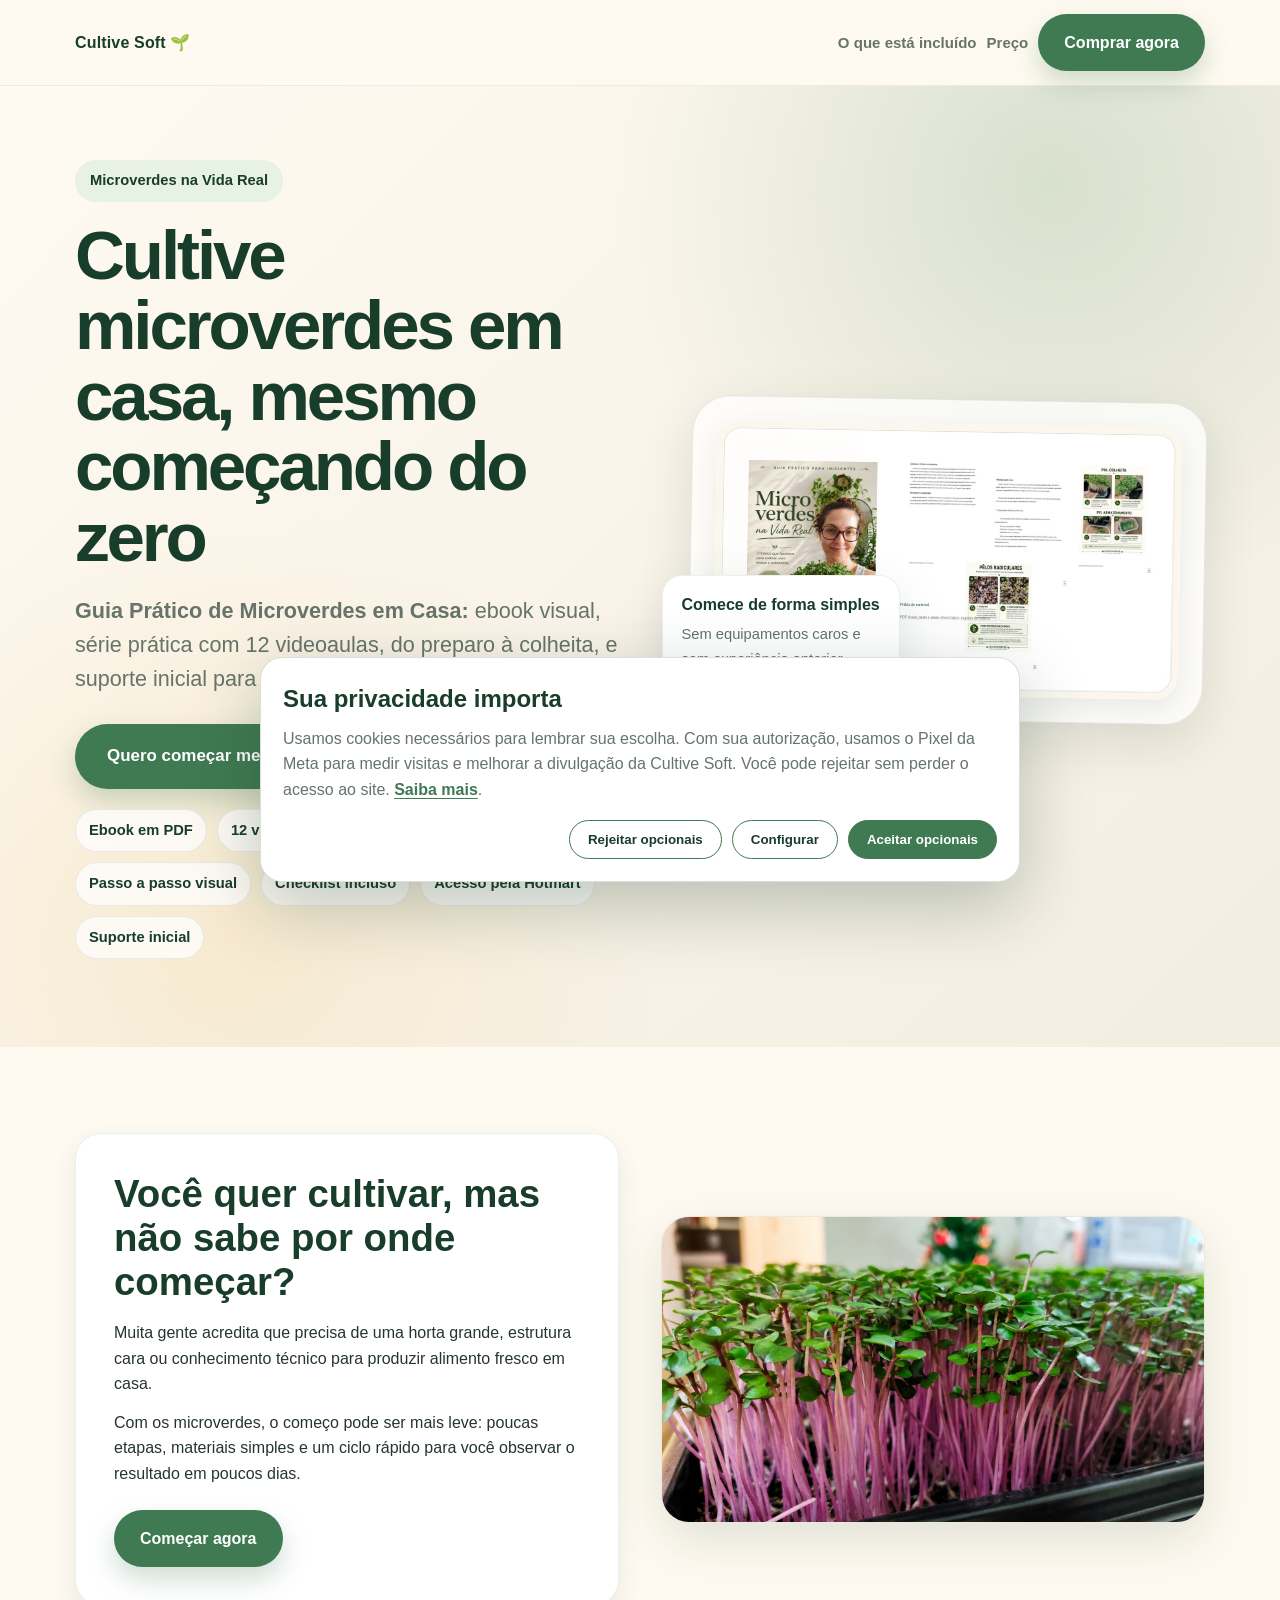
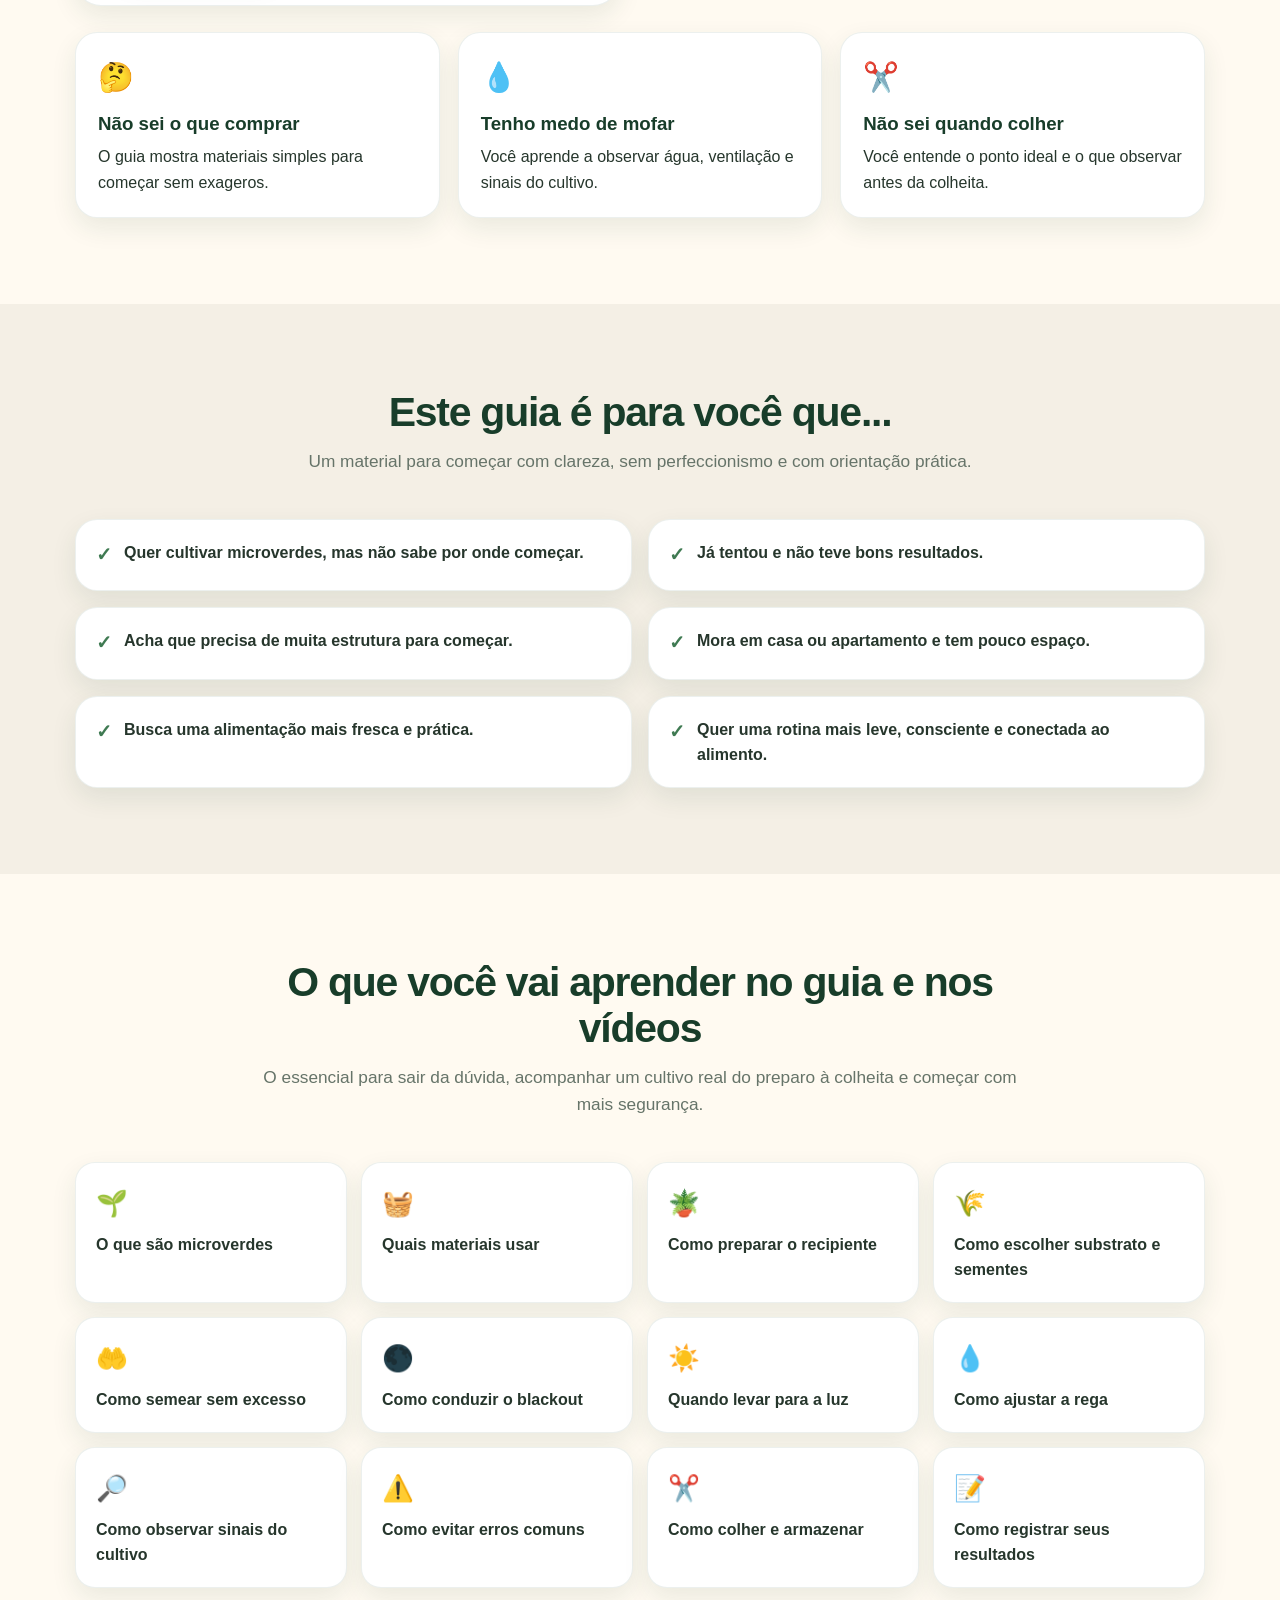
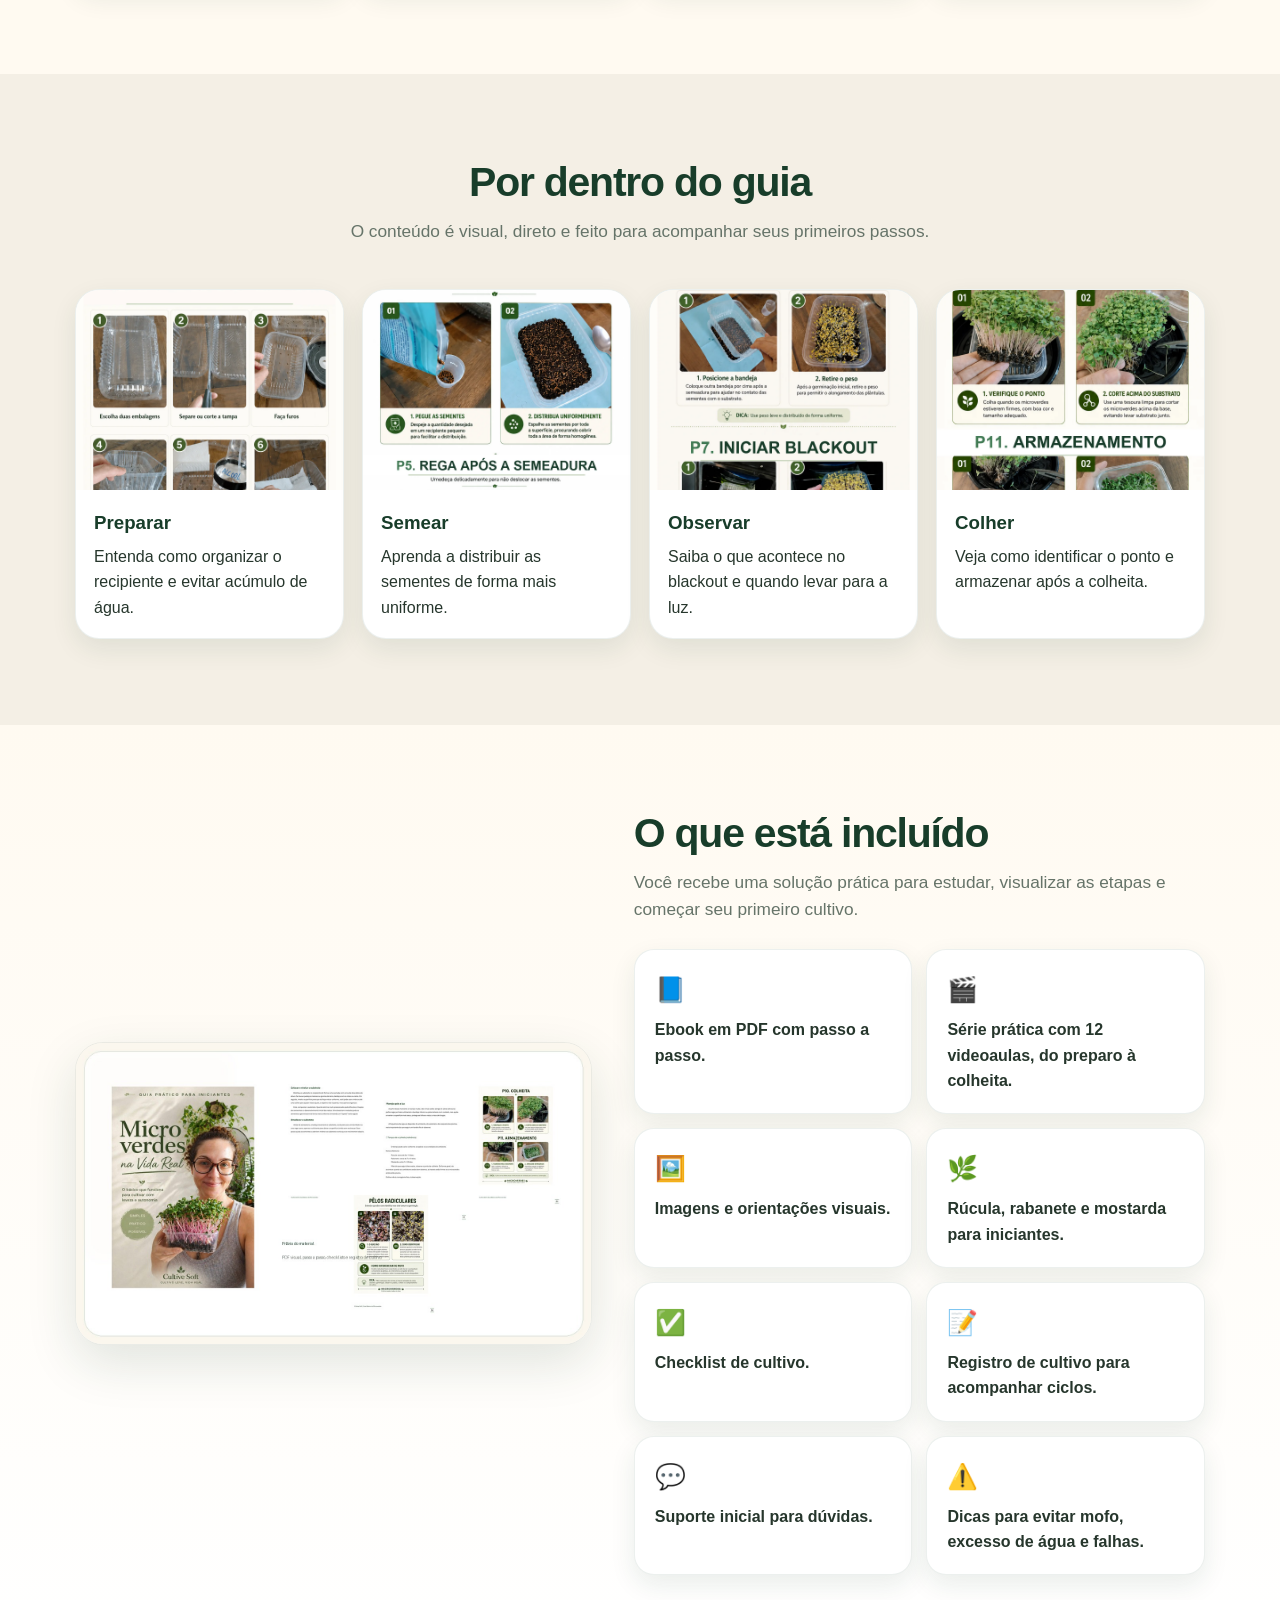
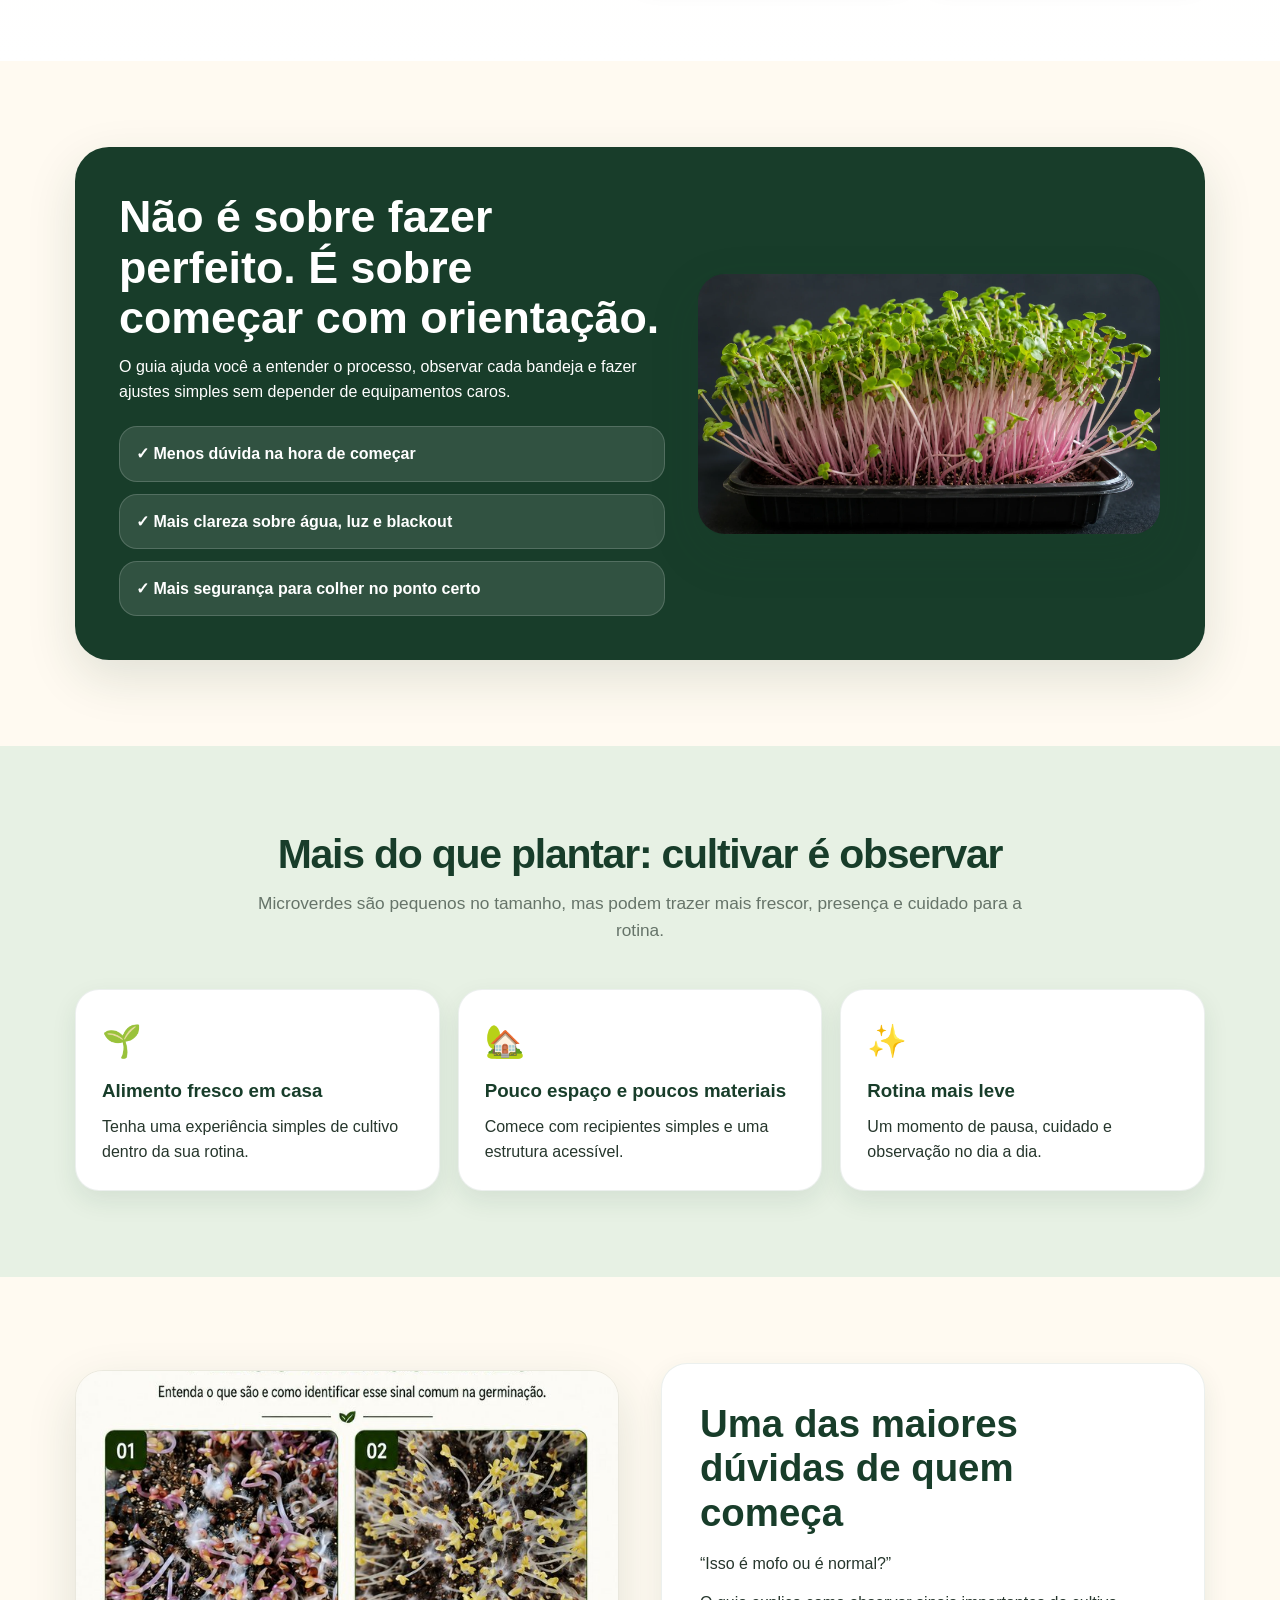
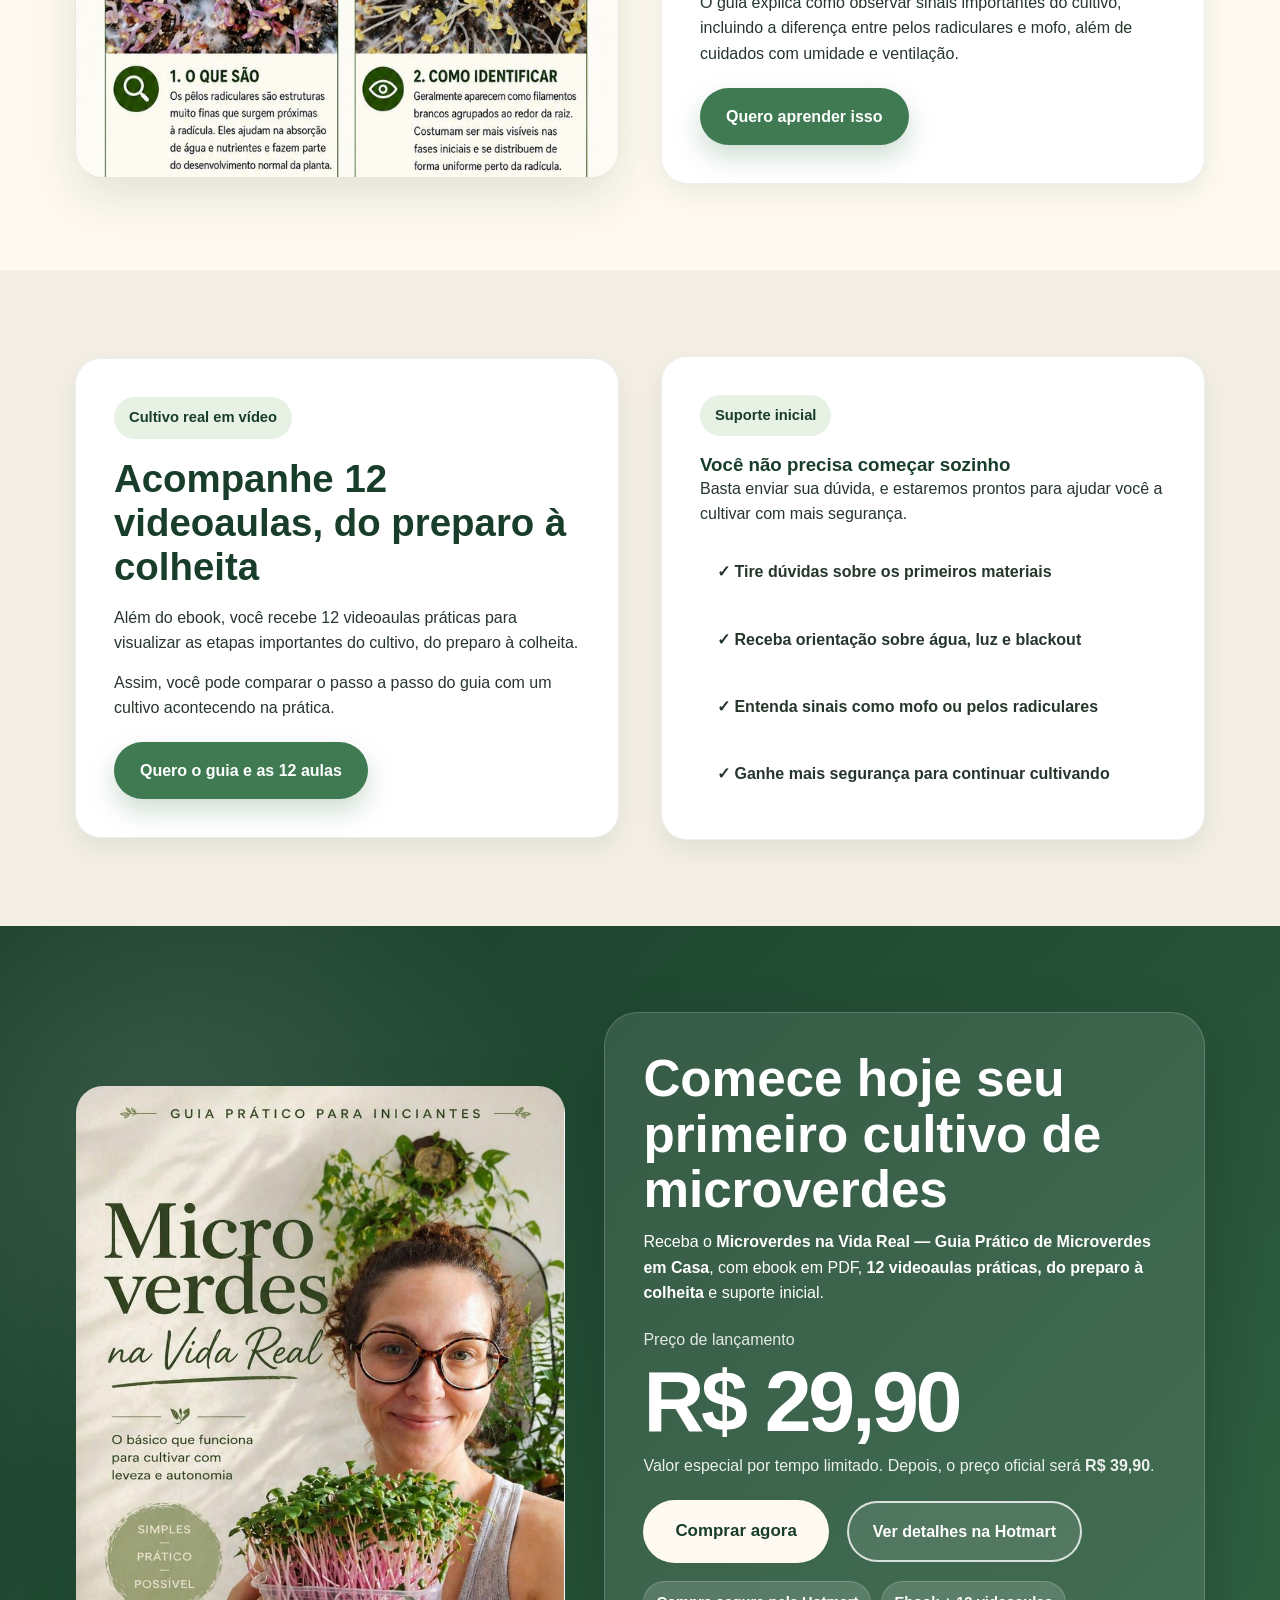
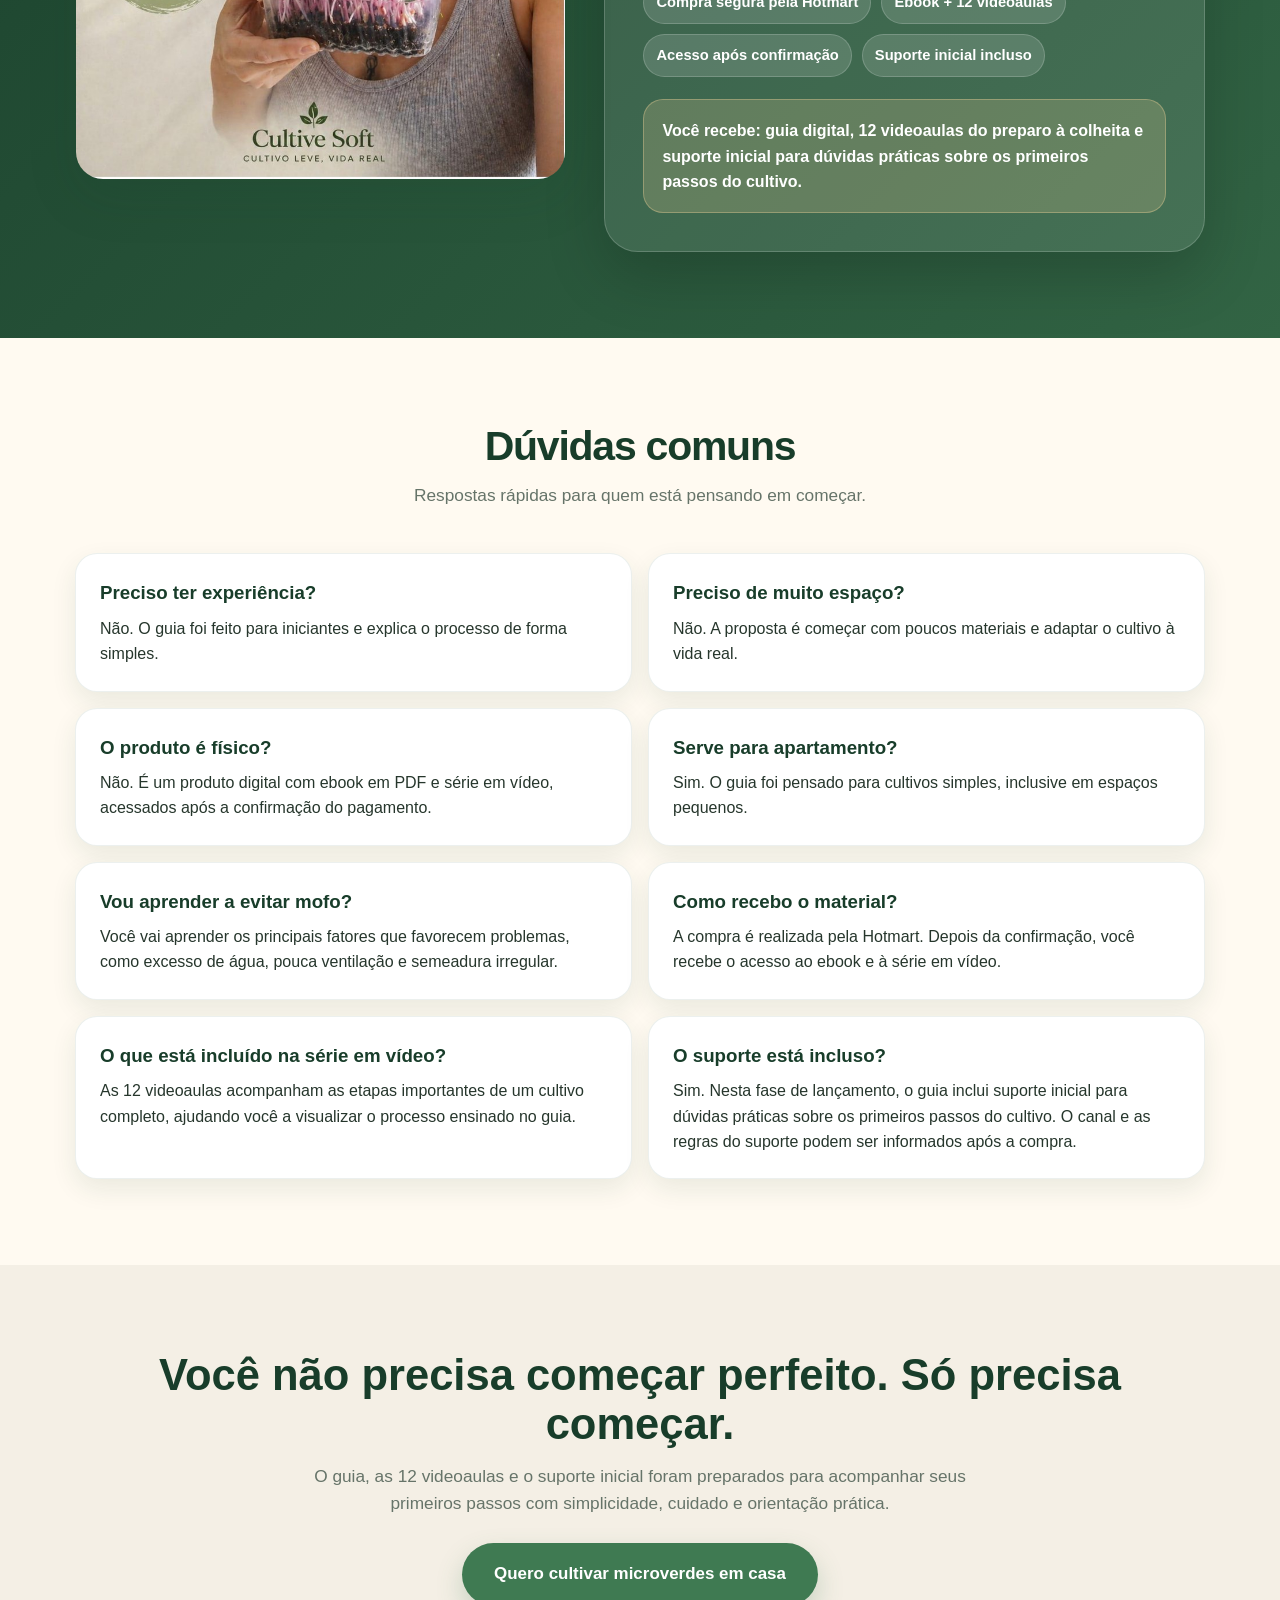
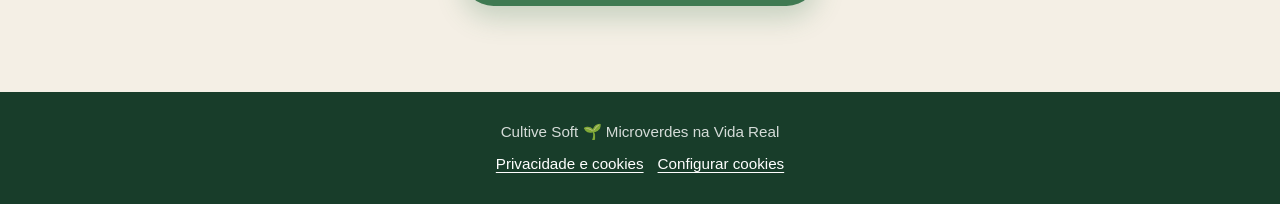
==== public/guiapratico/index.html @ 68de5f14 "Adiciona consentimento de cookies e Pixel da Meta" ====
<!DOCTYPE html>
<html lang="pt-BR">
<head>
  <meta charset="UTF-8" />
  <meta name="viewport" content="width=device-width, initial-scale=1.0" />
  <title>Microverdes na Vida Real — Guia Prático de Microverdes em Casa</title>
  <meta name="description" content="Aprenda a cultivar microverdes em casa com um guia prático, 12 videoaulas do preparo à colheita e suporte inicial." />
  <link rel="canonical" href="https://www.cultivesoft.com.br/guiapratico/" />
  <meta property="og:title" content="Microverdes na Vida Real" />
  <meta property="og:description" content="Guia prático, 12 videoaulas do preparo à colheita e suporte inicial para começar seu cultivo em casa." />
  <meta property="og:type" content="website" />
  <meta property="og:url" content="https://www.cultivesoft.com.br/guiapratico/" />
  <style>
    :root {
      --dark: #183d2a;
      --green: #3f7a52;
      --green-2: #6fa378;
      --soft: #e7f1e4;
      --soft-2: #f4efe5;
      --cream: #fffaf1;
      --white: #ffffff;
      --text: #26362c;
      --muted: #667469;
      --warning: #f2d59b;
      --shadow: 0 18px 50px rgba(24,61,42,.13);
      --shadow-soft: 0 10px 26px rgba(24,61,42,.09);
      --radius: 26px;
    }

    * { box-sizing: border-box; margin: 0; padding: 0; }
    html { scroll-behavior: smooth; }
    body {
      font-family: Arial, Helvetica, sans-serif;
      color: var(--text);
      background: var(--cream);
      line-height: 1.58;
    }
    img { max-width: 100%; display: block; }
    a { color: inherit; text-decoration: none; }
    .container { width: min(1130px, 92%); margin: 0 auto; }
    .section { padding: 86px 0; }
    .center { text-align: center; }

    .topbar {
      position: sticky; top: 0; z-index: 20;
      background: rgba(255,250,241,.94);
      backdrop-filter: blur(12px);
      border-bottom: 1px solid rgba(24,61,42,.08);
      padding: 14px 0;
    }
    .topbar-inner {
      display: flex; align-items: center; justify-content: space-between; gap: 18px;
    }
    .brand {
      display:flex; align-items:center; gap:8px;
      font-weight: 900; color: var(--dark); letter-spacing: .01em;
    }
    .nav-cta {
      display:flex; align-items:center; gap:10px; flex-wrap: wrap;
    }
    .mini-link { font-weight: 700; color: var(--muted); font-size: .94rem; }

    .btn {
      display: inline-flex; align-items:center; justify-content:center; gap:8px;
      padding: 16px 26px; border-radius: 999px;
      background: var(--green); color: #fff;
      font-weight: 900; box-shadow: 0 12px 26px rgba(63,122,82,.25);
      transition: transform .15s ease, box-shadow .15s ease, background .15s ease;
      border: none; cursor: pointer;
    }
    .btn:hover { transform: translateY(-2px); box-shadow: 0 16px 34px rgba(63,122,82,.30); background: #356c47; }
    .btn.light { background: #fff; color: var(--dark); box-shadow: none; border: 1px solid rgba(24,61,42,.12); }
    .btn.big { padding: 18px 32px; font-size: 1.06rem; }
    .offer-links { display:flex; align-items:center; gap:18px; flex-wrap:wrap; margin-top: 20px; }
    .offer-details-link {
      display: inline-flex;
      align-items: center;
      justify-content: center;
      padding: 16px 24px;
      border: 2px solid rgba(255,255,255,.78);
      border-radius: 999px;
      color: #fff;
      font-weight: 900;
      background: rgba(255,255,255,.10);
      transition: transform .15s ease, background .15s ease, border-color .15s ease;
    }
    .offer-details-link:hover {
      transform: translateY(-2px);
      background: rgba(255,255,255,.20);
      border-color: #fff;
    }

    .hero {
      padding: 74px 0 88px;
      background:
        radial-gradient(circle at 82% 10%, rgba(111,163,120,.24), transparent 32%),
        radial-gradient(circle at 18% 88%, rgba(242,213,155,.32), transparent 32%),
        linear-gradient(135deg, #fffaf1 0%, #f3ede1 100%);
      overflow: hidden;
    }
    .hero-grid {
      display: grid; grid-template-columns: 1.04fr .96fr; gap: 58px; align-items:center;
    }
    .eyebrow {
      display:inline-flex; align-items:center; gap:8px;
      background: var(--soft); color: var(--dark);
      padding: 9px 15px; border-radius:999px;
      font-weight:900; font-size:.92rem; margin-bottom:18px;
    }
    h1 {
      color: var(--dark);
      font-size: clamp(2.35rem, 5.4vw, 4.75rem);
      line-height: 1.02; letter-spacing: -.045em;
      margin-bottom: 22px;
    }
    .hero-sub {
      font-size: clamp(1.08rem, 2vw, 1.35rem);
      color: var(--muted); max-width: 680px; margin-bottom: 28px;
    }
    .hero-actions { display:flex; gap:14px; flex-wrap:wrap; margin-bottom: 20px; }
    .proof-row { display:flex; gap:10px; flex-wrap:wrap; margin-top: 18px; }
    .proof-pill {
      background: rgba(255,255,255,.72);
      border: 1px solid rgba(24,61,42,.09);
      padding: 9px 13px; border-radius: 999px;
      color: var(--dark); font-weight: 700; font-size:.92rem;
    }

    .mock-area { position: relative; }
    .mock-card {
      background: rgba(255,255,255,.72);
      border: 1px solid rgba(24,61,42,.10);
      border-radius: 38px;
      padding: 24px;
      box-shadow: var(--shadow);
      transform: rotate(1deg);
    }
    .mock-card img { border-radius: 24px; box-shadow: var(--shadow-soft); }
    .floating-card {
      position:absolute; left:-28px; bottom:32px;
      background:#fff; border-radius: 20px;
      padding: 16px 18px;
      box-shadow: var(--shadow);
      max-width: 238px;
      border:1px solid rgba(24,61,42,.08);
    }
    .floating-card strong { color: var(--dark); display:block; margin-bottom:4px; }
    .floating-card span { color: var(--muted); font-size:.92rem; }

    .section-head {
      text-align:center; max-width: 780px; margin: 0 auto 44px;
    }
    .section-head h2 {
      color: var(--dark); font-size: clamp(1.9rem, 3.2vw, 3rem);
      line-height: 1.12; letter-spacing: -.03em; margin-bottom: 12px;
    }
    .section-head p { color: var(--muted); font-size: 1.08rem; }

    .two-col {
      display:grid; grid-template-columns: 1fr 1fr; gap: 42px; align-items:center;
    }
    .content-card {
      background: #fff; border-radius: var(--radius);
      padding: 38px; box-shadow: var(--shadow-soft);
      border: 1px solid rgba(24,61,42,.08);
    }
    .content-card h2, .content-card h3 { color: var(--dark); line-height:1.15; }
    .content-card h2 { font-size: clamp(1.8rem, 3vw, 2.7rem); margin-bottom: 16px; }
    .content-card p + p { margin-top: 14px; }
    .rounded-img { border-radius: 28px; box-shadow: var(--shadow); border: 1px solid rgba(24,61,42,.09); }

    .pain-grid {
      display:grid; grid-template-columns: repeat(3,1fr); gap:18px; margin-top: 26px;
    }
    .pain-card {
      background: #fff; padding: 22px; border-radius: 22px; border:1px solid rgba(24,61,42,.08); box-shadow: var(--shadow-soft);
    }
    .pain-card span { font-size:1.8rem; display:block; margin-bottom:8px; }
    .pain-card h3 { color: var(--dark); margin-bottom:6px; }

    .check-grid {
      display:grid; grid-template-columns: repeat(2,1fr); gap:16px;
    }
    .check-card {
      display:flex; align-items:flex-start; gap:12px;
      background:#fff; border-radius:22px; padding:20px;
      border:1px solid rgba(24,61,42,.08); box-shadow: var(--shadow-soft);
      font-weight: 700;
    }
    .check { color: var(--green); font-weight:900; font-size:1.2rem; flex:0 0 auto; }

    .learn-grid {
      display:grid; grid-template-columns: repeat(4,1fr); gap:14px;
    }
    .learn-card {
      background:#fff; border-radius:20px; padding:20px;
      border:1px solid rgba(24,61,42,.08); box-shadow: var(--shadow-soft);
      font-weight:800; min-height:112px;
    }
    .learn-card span { display:block; font-size:1.6rem; margin-bottom:8px; }

    .steps {
      display:grid; grid-template-columns: repeat(4,1fr); gap:18px;
    }
    .step-card {
      background:#fff; border-radius:24px; overflow:hidden;
      border:1px solid rgba(24,61,42,.08); box-shadow: var(--shadow-soft);
    }
    .step-card img { aspect-ratio: 4/3; object-fit: cover; object-position: 50% 24%; width:100%; }
    .root-hairs-preview { aspect-ratio: 4/3; object-fit: cover; object-position: 50% 18%; width:100%; }

    .step-card div { padding:18px; }
    .step-card h3 { color:var(--dark); margin-bottom:6px; }

    .included {
      background: linear-gradient(180deg, var(--cream) 0%, #ffffff 100%);
    }
    .included-grid {
      display:grid; grid-template-columns: .95fr 1.05fr; gap:42px; align-items:center;
    }
    .included-list {
      display:grid; grid-template-columns: repeat(2,1fr); gap:14px;
    }
    .included-item {
      background:#fff; border-radius:20px; padding:20px;
      border:1px solid rgba(24,61,42,.08); box-shadow: var(--shadow-soft);
      font-weight:700;
    }
    .included-item span { display:block; font-size:1.55rem; margin-bottom:8px; }

    .value-box {
      background: var(--dark); color:#fff; border-radius: 34px;
      padding: 44px; box-shadow: var(--shadow);
      display:grid; grid-template-columns: 1fr .85fr; gap:32px; align-items:center;
    }
    .value-box h2 { font-size: clamp(2rem, 3.5vw, 3rem); line-height:1.12; margin-bottom:12px; }
    .value-list { display:grid; gap:12px; margin-top:22px; }
    .value-list div {
      background: rgba(255,255,255,.11); border:1px solid rgba(255,255,255,.17);
      padding:14px 16px; border-radius:18px; font-weight:700;
    }

    .benefits { background: var(--soft); }
    .benefit-grid {
      display:grid; grid-template-columns: repeat(3,1fr); gap:18px;
    }
    .benefit-card {
      background:#fff; border-radius:24px; padding:26px;
      border:1px solid rgba(24,61,42,.08); box-shadow: var(--shadow-soft);
    }
    .benefit-card span { font-size:2rem; display:block; margin-bottom:10px; }
    .benefit-card h3 { color:var(--dark); margin-bottom:8px; }

    .offer {
      background:
        radial-gradient(circle at 12% 20%, rgba(255,255,255,.12), transparent 28%),
        linear-gradient(135deg, #183d2a, #326444);
      color:#fff;
    }
    .offer-wrap {
      display:grid; grid-template-columns: .9fr 1.1fr; gap:38px; align-items:center;
    }
    .offer-panel {
      background: rgba(255,255,255,.10);
      border:1px solid rgba(255,255,255,.18);
      border-radius:34px; padding:38px; box-shadow: 0 24px 60px rgba(0,0,0,.18);
    }
    .offer-panel h2 { font-size: clamp(2rem, 4vw, 3.2rem); line-height:1.08; margin-bottom:12px; }
    .price-label { margin-top:22px; opacity:.86; }
    .price { font-size: clamp(3.2rem, 6.6vw, 5.6rem); font-weight:900; line-height:1; margin:8px 0; letter-spacing:-.04em; }
    .after-price { opacity:.9; margin-bottom:22px; }
    .offer .btn { background:#fffaf1; color:var(--dark); box-shadow:none; }
    .secure {
      display:flex; flex-wrap:wrap; gap:10px; margin-top:18px;
    }
    .secure span {
      padding:9px 12px; border-radius:999px; background:rgba(255,255,255,.14);
      border:1px solid rgba(255,255,255,.18); font-size:.92rem; font-weight:700;
    }

    .bonus-note {
      margin-top:22px; background: rgba(242,213,155,.20);
      border:1px solid rgba(242,213,155,.35);
      border-radius:20px; padding:18px; font-weight:700;
    }

    .faq-grid {
      display:grid; grid-template-columns: repeat(2,1fr); gap:16px;
    }
    .faq-item {
      background:#fff; border-radius:22px; padding:24px; border:1px solid rgba(24,61,42,.08);
      box-shadow: var(--shadow-soft);
    }
    .faq-item h3 { color:var(--dark); margin-bottom:8px; }

    .final {
      text-align:center; background: var(--soft-2);
    }
    .final h2 {
      color: var(--dark); font-size: clamp(2rem, 3.4vw, 3.2rem);
      line-height:1.12; margin-bottom:14px;
    }
    .final p { max-width: 720px; margin: 0 auto 26px; color:var(--muted); font-size:1.08rem; }

    footer {
      background: var(--dark); color: rgba(255,255,255,.82);
      text-align:center; padding: 28px 0; font-size:.95rem;
    }
    .footer-links {
      display:flex; justify-content:center; align-items:center; gap:14px;
      flex-wrap:wrap; margin-top:8px;
    }
    .footer-link {
      color:#fff; text-decoration:underline; text-underline-offset:3px;
      background:none; border:0; cursor:pointer; font:inherit;
    }
    .cookie-banner {
      position:fixed; left:18px; right:18px; bottom:18px; z-index:1000;
      width:min(760px, calc(100% - 36px)); margin:0 auto;
      background:#fff; color:var(--text); border:1px solid rgba(24,61,42,.16);
      border-radius:22px; padding:22px; box-shadow:0 24px 70px rgba(24,61,42,.28);
    }
    .cookie-banner h2, .cookie-modal h2 { color:var(--dark); margin-bottom:8px; }
    .cookie-banner p, .cookie-modal p { color:var(--muted); }
    .cookie-actions {
      display:flex; gap:10px; flex-wrap:wrap; justify-content:flex-end; margin-top:18px;
    }
    .cookie-action {
      border:1px solid var(--green); border-radius:999px; padding:11px 18px;
      background:#fff; color:var(--dark); font-weight:800; cursor:pointer;
    }
    .cookie-action.primary { background:var(--green); color:#fff; }
    .cookie-action:hover { background:var(--soft); }
    .cookie-action.primary:hover { background:#356c47; }
    .cookie-modal-backdrop {
      position:fixed; inset:0; z-index:1010; display:grid; place-items:center;
      background:rgba(17,36,25,.62); padding:18px;
    }
    .cookie-modal {
      width:min(620px, 100%); max-height:90vh; overflow:auto;
      background:#fff; border-radius:24px; padding:26px; box-shadow:0 30px 80px rgba(0,0,0,.32);
    }
    .cookie-option {
      display:flex; align-items:flex-start; justify-content:space-between; gap:18px;
      border:1px solid rgba(24,61,42,.12); border-radius:18px; padding:18px; margin-top:16px;
    }
    .cookie-option strong { color:var(--dark); display:block; margin-bottom:4px; }
    .cookie-switch {
      width:22px; height:22px; accent-color:var(--green); flex:0 0 auto; margin-top:3px;
    }
    .cookie-status { color:var(--green); font-weight:800; white-space:nowrap; }
    .cookie-privacy-link {
      color:var(--green); text-decoration:underline; text-underline-offset:3px; font-weight:700;
    }
    .cookie-banner[hidden], .cookie-modal-backdrop[hidden] { display:none; }

    @media (max-width: 980px) {
      .hero-grid, .two-col, .included-grid, .value-box, .offer-wrap { grid-template-columns: 1fr; }
      .learn-grid { grid-template-columns: repeat(2,1fr); }
      .steps { grid-template-columns: repeat(2,1fr); }
      .pain-grid, .benefit-grid { grid-template-columns: 1fr; }
      .floating-card { position: static; margin-top: 16px; max-width: none; }
      .mock-card { transform: none; }
    }
    @media (max-width: 660px) {
      .section { padding: 64px 0; }
      .hero { padding: 54px 0 68px; }
      .topbar-inner { align-items:flex-start; }
      .mini-link { display:none; }
      .hero-actions, .nav-cta { width:100%; }
      .btn { width:100%; }
      .learn-grid, .steps, .check-grid, .included-list, .faq-grid { grid-template-columns: 1fr; }
      .content-card, .offer-panel, .value-box { padding: 26px; }
      h1 { font-size: 2.35rem; }
      .cookie-actions { justify-content:stretch; }
      .cookie-action { flex:1 1 100%; }
    }
  </style>
</head>
<body>
  <header class="topbar">
    <div class="container topbar-inner">
      <div class="brand">Cultive Soft 🌱</div>
      <div class="nav-cta">
        <a class="mini-link" href="#conteudo">O que está incluído</a>
        <a class="mini-link" href="#comprar">Preço</a>
        <a href="https://pay.hotmart.com/A106618665X" class="btn">Comprar agora</a>
      </div>
    </div>
  </header>

  <main>
    <section class="hero">
      <div class="container hero-grid">
        <div>
          <div class="eyebrow">Microverdes na Vida Real</div>
          <h1>Cultive microverdes em casa, mesmo começando do zero</h1>
          <p class="hero-sub"><strong>Guia Prático de Microverdes em Casa:</strong> ebook visual, série prática com 12 videoaulas, do preparo à colheita, e suporte inicial para você começar com mais segurança.</p>
          <div class="hero-actions">
            <a href="https://pay.hotmart.com/A106618665X" class="btn big">Quero começar meu cultivo</a>
            <a href="#previa" class="btn light big">Ver por dentro</a>
          </div>
          <div class="proof-row">
            <div class="proof-pill">Ebook em PDF</div>
            <div class="proof-pill">12 videoaulas passo a passo</div>
            <div class="proof-pill">Passo a passo visual</div>
            <div class="proof-pill">Checklist incluso</div>
            <div class="proof-pill">Acesso pela Hotmart</div>
            <div class="proof-pill">Suporte inicial</div>
          </div>
        </div>
        <div class="mock-area">
          <div class="mock-card">
            <img src="[data-uri]" alt="Mockup e prévia do Microverdes na Vida Real" />
          </div>
          <div class="floating-card">
            <strong>Comece de forma simples</strong>
            <span>Sem equipamentos caros e sem experiência anterior.</span>
          </div>
        </div>
      </div>
    </section>

    <section class="section">
      <div class="container two-col">
        <div class="content-card">
          <h2>Você quer cultivar, mas não sabe por onde começar?</h2>
          <p>Muita gente acredita que precisa de uma horta grande, estrutura cara ou conhecimento técnico para produzir alimento fresco em casa.</p>
          <p>Com os microverdes, o começo pode ser mais leve: poucas etapas, materiais simples e um ciclo rápido para você observar o resultado em poucos dias.</p>
          <div class="hero-actions" style="margin-top:24px;margin-bottom:0;">
            <a href="https://pay.hotmart.com/A106618665X" class="btn">Começar agora</a>
          </div>
        </div>
        <img class="rounded-img" src="assets/microverdes-reais-hero.webp" alt="Microverdes cultivados em bandejas e recipientes simples" />
      </div>

      <div class="container pain-grid">
        <div class="pain-card">
          <span>🤔</span>
          <h3>Não sei o que comprar</h3>
          <p>O guia mostra materiais simples para começar sem exageros.</p>
        </div>
        <div class="pain-card">
          <span>💧</span>
          <h3>Tenho medo de mofar</h3>
          <p>Você aprende a observar água, ventilação e sinais do cultivo.</p>
        </div>
        <div class="pain-card">
          <span>✂️</span>
          <h3>Não sei quando colher</h3>
          <p>Você entende o ponto ideal e o que observar antes da colheita.</p>
        </div>
      </div>
    </section>

    <section class="section" style="background:var(--soft-2);">
      <div class="container">
        <div class="section-head">
          <h2>Este guia é para você que...</h2>
          <p>Um material para começar com clareza, sem perfeccionismo e com orientação prática.</p>
        </div>
        <div class="check-grid">
          <div class="check-card"><span class="check">✓</span> Quer cultivar microverdes, mas não sabe por onde começar.</div>
          <div class="check-card"><span class="check">✓</span> Já tentou e não teve bons resultados.</div>
          <div class="check-card"><span class="check">✓</span> Acha que precisa de muita estrutura para começar.</div>
          <div class="check-card"><span class="check">✓</span> Mora em casa ou apartamento e tem pouco espaço.</div>
          <div class="check-card"><span class="check">✓</span> Busca uma alimentação mais fresca e prática.</div>
          <div class="check-card"><span class="check">✓</span> Quer uma rotina mais leve, consciente e conectada ao alimento.</div>
        </div>
      </div>
    </section>

    <section class="section" id="conteudo">
      <div class="container">
        <div class="section-head">
          <h2>O que você vai aprender no guia e nos vídeos</h2>
          <p>O essencial para sair da dúvida, acompanhar um cultivo real do preparo à colheita e começar com mais segurança.</p>
        </div>
        <div class="learn-grid">
          <div class="learn-card"><span>🌱</span>O que são microverdes</div>
          <div class="learn-card"><span>🧺</span>Quais materiais usar</div>
          <div class="learn-card"><span>🪴</span>Como preparar o recipiente</div>
          <div class="learn-card"><span>🌾</span>Como escolher substrato e sementes</div>
          <div class="learn-card"><span>🤲</span>Como semear sem excesso</div>
          <div class="learn-card"><span>🌑</span>Como conduzir o blackout</div>
          <div class="learn-card"><span>☀️</span>Quando levar para a luz</div>
          <div class="learn-card"><span>💧</span>Como ajustar a rega</div>
          <div class="learn-card"><span>🔎</span>Como observar sinais do cultivo</div>
          <div class="learn-card"><span>⚠️</span>Como evitar erros comuns</div>
          <div class="learn-card"><span>✂️</span>Como colher e armazenar</div>
          <div class="learn-card"><span>📝</span>Como registrar seus resultados</div>
        </div>
      </div>
    </section>

    <section class="section" id="previa" style="background:var(--soft-2);">
      <div class="container">
        <div class="section-head">
          <h2>Por dentro do guia</h2>
          <p>O conteúdo é visual, direto e feito para acompanhar seus primeiros passos.</p>
        </div>
        <div class="steps">
          <div class="step-card">
            <img src="assets/passo-1-preparar.webp" alt="Passo a passo para preparar recipiente" />
            <div>
              <h3>Preparar</h3>
              <p>Entenda como organizar o recipiente e evitar acúmulo de água.</p>
            </div>
          </div>
          <div class="step-card">
            <img src="assets/passos-4-5-semear-regar.webp" alt="Passo a passo de semeadura" />
            <div>
              <h3>Semear</h3>
              <p>Aprenda a distribuir as sementes de forma mais uniforme.</p>
            </div>
          </div>
          <div class="step-card">
            <img src="assets/passos-6-7-peso-blackout.webp" alt="Passo a passo de blackout" />
            <div>
              <h3>Observar</h3>
              <p>Saiba o que acontece no blackout e quando levar para a luz.</p>
            </div>
          </div>
          <div class="step-card">
            <img src="assets/passos-10-11-colher-armazenar.webp" alt="Passo a passo de colheita e armazenamento" />
            <div>
              <h3>Colher</h3>
              <p>Veja como identificar o ponto e armazenar após a colheita.</p>
            </div>
          </div>
        </div>
      </div>
    </section>

    <section class="section included">
      <div class="container included-grid">
        <img class="rounded-img" src="[data-uri]" alt="Prévia do ebook Microverdes na Vida Real" />
        <div>
          <div class="section-head" style="text-align:left;margin:0 0 26px;">
            <h2>O que está incluído</h2>
            <p>Você recebe uma solução prática para estudar, visualizar as etapas e começar seu primeiro cultivo.</p>
          </div>
          <div class="included-list">
            <div class="included-item"><span>📘</span>Ebook em PDF com passo a passo.</div>
            <div class="included-item"><span>🎬</span>Série prática com 12 videoaulas, do preparo à colheita.</div>
            <div class="included-item"><span>🖼️</span>Imagens e orientações visuais.</div>
            <div class="included-item"><span>🌿</span>Rúcula, rabanete e mostarda para iniciantes.</div>
            <div class="included-item"><span>✅</span>Checklist de cultivo.</div>
            <div class="included-item"><span>📝</span>Registro de cultivo para acompanhar ciclos.</div>
            <div class="included-item"><span>💬</span>Suporte inicial para dúvidas.</div>
            <div class="included-item"><span>⚠️</span>Dicas para evitar mofo, excesso de água e falhas.</div>
          </div>
        </div>
      </div>
    </section>

    <section class="section">
      <div class="container value-box">
        <div>
          <h2>Não é sobre fazer perfeito. É sobre começar com orientação.</h2>
          <p>O guia ajuda você a entender o processo, observar cada bandeja e fazer ajustes simples sem depender de equipamentos caros.</p>
          <div class="value-list">
            <div>✓ Menos dúvida na hora de começar</div>
            <div>✓ Mais clareza sobre água, luz e blackout</div>
            <div>✓ Mais segurança para colher no ponto certo</div>
          </div>
        </div>
        <img class="rounded-img" src="assets/microverdes-reais-fundo-escuro.webp" alt="Bandeja com microverdes" />
      </div>
    </section>

    <section class="section benefits">
      <div class="container">
        <div class="section-head">
          <h2>Mais do que plantar: cultivar é observar</h2>
          <p>Microverdes são pequenos no tamanho, mas podem trazer mais frescor, presença e cuidado para a rotina.</p>
        </div>
        <div class="benefit-grid">
          <div class="benefit-card">
            <span>🌱</span>
            <h3>Alimento fresco em casa</h3>
            <p>Tenha uma experiência simples de cultivo dentro da sua rotina.</p>
          </div>
          <div class="benefit-card">
            <span>🏡</span>
            <h3>Pouco espaço e poucos materiais</h3>
            <p>Comece com recipientes simples e uma estrutura acessível.</p>
          </div>
          <div class="benefit-card">
            <span>✨</span>
            <h3>Rotina mais leve</h3>
            <p>Um momento de pausa, cuidado e observação no dia a dia.</p>
          </div>
        </div>
      </div>
    </section>

    <section class="section" style="background:var(--cream);">
      <div class="container two-col">
        <img class="rounded-img root-hairs-preview" src="[data-uri]" alt="Infográfico explicando pelos radiculares" />
        <div class="content-card">
          <h2>Uma das maiores dúvidas de quem começa</h2>
          <p>“Isso é mofo ou é normal?”</p>
          <p>O guia explica como observar sinais importantes do cultivo, incluindo a diferença entre pelos radiculares e mofo, além de cuidados com umidade e ventilação.</p>
          <a href="https://pay.hotmart.com/A106618665X" class="btn" style="margin-top:22px;">Quero aprender isso</a>
        </div>
      </div>
    </section>


    <section class="section" style="background: var(--soft-2);">
      <div class="container two-col">
        <div class="content-card">
          <div class="eyebrow">Cultivo real em vídeo</div>
          <h2>Acompanhe 12 videoaulas, do preparo à colheita</h2>
          <p>Além do ebook, você recebe 12 videoaulas práticas para visualizar as etapas importantes do cultivo, do preparo à colheita.</p>
          <p>Assim, você pode comparar o passo a passo do guia com um cultivo acontecendo na prática.</p>
          <a href="https://pay.hotmart.com/A106618665X" class="btn" style="margin-top:22px;">Quero o guia e as 12 aulas</a>
        </div>
        <div class="content-card">
          <div class="eyebrow">Suporte inicial</div>
          <h3>Você não precisa começar sozinho</h3>
          <p>Basta enviar sua dúvida, e estaremos prontos para ajudar você a cultivar com mais segurança.</p>
          <div class="value-list" style="margin-top:18px;">
            <div>✓ Tire dúvidas sobre os primeiros materiais</div>
            <div>✓ Receba orientação sobre água, luz e blackout</div>
            <div>✓ Entenda sinais como mofo ou pelos radiculares</div>
            <div>✓ Ganhe mais segurança para continuar cultivando</div>
          </div>
        </div>
      </div>
    </section>

    <section class="section offer" id="comprar">
      <div class="container offer-wrap">
        <img class="rounded-img" src="[data-uri]" alt="Capa do ebook Microverdes na Vida Real" />
        <div class="offer-panel">
          <h2>Comece hoje seu primeiro cultivo de microverdes</h2>
          <p>Receba o <strong>Microverdes na Vida Real — Guia Prático de Microverdes em Casa</strong>, com ebook em PDF, <strong>12 videoaulas práticas, do preparo à colheita</strong> e suporte inicial.</p>
          <p class="price-label">Preço de lançamento</p>
          <div class="price">R$ 29,90</div>
          <p class="after-price">Valor especial por tempo limitado. Depois, o preço oficial será <strong>R$ 39,90</strong>.</p>
          <div class="offer-links">
            <a href="https://pay.hotmart.com/A106618665X" class="btn big">Comprar agora</a>
            <a href="https://go.hotmart.com/A106618665X?dp=1" class="offer-details-link">Ver detalhes na Hotmart</a>
          </div>
          <div class="secure">
            <span>Compra segura pela Hotmart</span>
            <span>Ebook + 12 videoaulas</span>
            <span>Acesso após confirmação</span>
            <span>Suporte inicial incluso</span>
          </div>
          <div class="bonus-note">
            <strong>Você recebe:</strong> guia digital, 12 videoaulas do preparo à colheita e suporte inicial para dúvidas práticas sobre os primeiros passos do cultivo.
          </div>
        </div>
      </div>
    </section>

    <section class="section">
      <div class="container">
        <div class="section-head">
          <h2>Dúvidas comuns</h2>
          <p>Respostas rápidas para quem está pensando em começar.</p>
        </div>
        <div class="faq-grid">
          <div class="faq-item">
            <h3>Preciso ter experiência?</h3>
            <p>Não. O guia foi feito para iniciantes e explica o processo de forma simples.</p>
          </div>
          <div class="faq-item">
            <h3>Preciso de muito espaço?</h3>
            <p>Não. A proposta é começar com poucos materiais e adaptar o cultivo à vida real.</p>
          </div>
          <div class="faq-item">
            <h3>O produto é físico?</h3>
            <p>Não. É um produto digital com ebook em PDF e série em vídeo, acessados após a confirmação do pagamento.</p>
          </div>
          <div class="faq-item">
            <h3>Serve para apartamento?</h3>
            <p>Sim. O guia foi pensado para cultivos simples, inclusive em espaços pequenos.</p>
          </div>
          <div class="faq-item">
            <h3>Vou aprender a evitar mofo?</h3>
            <p>Você vai aprender os principais fatores que favorecem problemas, como excesso de água, pouca ventilação e semeadura irregular.</p>
          </div>
          <div class="faq-item">
            <h3>Como recebo o material?</h3>
            <p>A compra é realizada pela Hotmart. Depois da confirmação, você recebe o acesso ao ebook e à série em vídeo.</p>
          </div>
          <div class="faq-item">
            <h3>O que está incluído na série em vídeo?</h3>
            <p>As 12 videoaulas acompanham as etapas importantes de um cultivo completo, ajudando você a visualizar o processo ensinado no guia.</p>
          </div>
          <div class="faq-item">
            <h3>O suporte está incluso?</h3>
            <p>Sim. Nesta fase de lançamento, o guia inclui suporte inicial para dúvidas práticas sobre os primeiros passos do cultivo. O canal e as regras do suporte podem ser informados após a compra.</p>
          </div>
        </div>
      </div>
    </section>

    <section class="section final">
      <div class="container">
        <h2>Você não precisa começar perfeito. Só precisa começar.</h2>
        <p>O guia, as 12 videoaulas e o suporte inicial foram preparados para acompanhar seus primeiros passos com simplicidade, cuidado e orientação prática.</p>
        <a href="https://pay.hotmart.com/A106618665X" class="btn big">Quero cultivar microverdes em casa</a>
      </div>
    </section>
  </main>

  <footer>
    <div class="container">
      Cultive Soft 🌱 Microverdes na Vida Real
      <div class="footer-links">
        <a class="footer-link" href="/privacidade.html">Privacidade e cookies</a>
        <button class="footer-link" type="button" id="manage-cookies">Configurar cookies</button>
      </div>
    </div>
  </footer>

  <section class="cookie-banner" id="cookie-banner" role="dialog" aria-labelledby="cookie-title" aria-describedby="cookie-description" hidden>
    <h2 id="cookie-title">Sua privacidade importa</h2>
    <p id="cookie-description">
      Usamos cookies necessários para lembrar sua escolha. Com sua autorização, usamos o Pixel da Meta para medir visitas e melhorar a divulgação da Cultive Soft. Você pode rejeitar sem perder o acesso ao site.
      <a class="cookie-privacy-link" href="/privacidade.html">Saiba mais</a>.
    </p>
    <div class="cookie-actions">
      <button class="cookie-action" type="button" id="cookie-reject">Rejeitar opcionais</button>
      <button class="cookie-action" type="button" id="cookie-settings">Configurar</button>
      <button class="cookie-action primary" type="button" id="cookie-accept">Aceitar opcionais</button>
    </div>
  </section>

  <div class="cookie-modal-backdrop" id="cookie-modal" hidden>
    <section class="cookie-modal" role="dialog" aria-modal="true" aria-labelledby="cookie-modal-title">
      <h2 id="cookie-modal-title">Configurações de cookies</h2>
      <p>Escolha quais tecnologias opcionais podem ser usadas. Você poderá mudar essa preferência a qualquer momento pelo rodapé.</p>

      <div class="cookie-option">
        <div>
          <strong>Cookies necessários</strong>
          <p>Guardam sua preferência de privacidade e são indispensáveis para respeitar sua escolha.</p>
        </div>
        <span class="cookie-status">Sempre ativos</span>
      </div>

      <label class="cookie-option" for="marketing-cookies">
        <div>
          <strong>Mensuração e marketing</strong>
          <p>Autoriza o Pixel da Meta a registrar a visita e cliques nos botões que levam à Hotmart.</p>
        </div>
        <input class="cookie-switch" id="marketing-cookies" type="checkbox" />
      </label>

      <div class="cookie-actions">
        <button class="cookie-action" type="button" id="cookie-cancel">Cancelar</button>
        <button class="cookie-action primary" type="button" id="cookie-save">Salvar preferências</button>
      </div>
    </section>
  </div>

  <script>
    (() => {
      const PIXEL_ID = '28868319952752371';
      const CONSENT_KEY = 'cultivesoft_cookie_consent_v1';
      const CONSENT_VERSION = '2026-07-30';
      const banner = document.getElementById('cookie-banner');
      const modal = document.getElementById('cookie-modal');
      const marketingInput = document.getElementById('marketing-cookies');
      const hotmartLinks = document.querySelectorAll('a[href*="hotmart.com"]');

      function readConsent() {
        try {
          const saved = JSON.parse(localStorage.getItem(CONSENT_KEY));
          return saved && saved.version === CONSENT_VERSION ? saved : null;
        } catch (_) {
          return null;
        }
      }

      function loadMetaPixel() {
        if (window.__cultivePixelLoaded) return;
        window.__cultivePixelLoaded = true;
        document.documentElement.dataset.pixelConsent = 'active';
        const isLocalPreview = ['localhost', '127.0.0.1'].includes(window.location.hostname);
        if (isLocalPreview) {
          window.__cultivePixelMockEvents = [];
          window.fbq = (...args) => window.__cultivePixelMockEvents.push(args);
          window.fbq('init', PIXEL_ID);
          window.fbq('track', 'PageView');
          return;
        }
        window.fbq = window.fbq || function () {
          window.fbq.callMethod ? window.fbq.callMethod.apply(window.fbq, arguments) : window.fbq.queue.push(arguments);
        };
        if (!window._fbq) window._fbq = window.fbq;
        window.fbq.push = window.fbq;
        window.fbq.loaded = true;
        window.fbq.version = '2.0';
        window.fbq.queue = [];

        const script = document.createElement('script');
        script.async = true;
        script.src = 'https://connect.facebook.net/pt_BR/fbevents.js';
        document.head.appendChild(script);

        window.fbq('init', PIXEL_ID);
        window.fbq('track', 'PageView');
      }

      function saveConsent(marketing) {
        const pixelWasLoaded = Boolean(window.__cultivePixelLoaded);
        localStorage.setItem(CONSENT_KEY, JSON.stringify({
          version: CONSENT_VERSION,
          marketing,
          savedAt: new Date().toISOString()
        }));
        banner.hidden = true;
        modal.hidden = true;
        if (marketing) loadMetaPixel();
        if (!marketing && pixelWasLoaded) window.location.reload();
      }

      function openSettings() {
        const consent = readConsent();
        marketingInput.checked = Boolean(consent && consent.marketing);
        modal.hidden = false;
        marketingInput.focus();
      }

      const consent = readConsent();
      if (consent) {
        if (consent.marketing) loadMetaPixel();
      } else {
        banner.hidden = false;
      }

      document.getElementById('cookie-accept').addEventListener('click', () => saveConsent(true));
      document.getElementById('cookie-reject').addEventListener('click', () => saveConsent(false));
      document.getElementById('cookie-settings').addEventListener('click', openSettings);
      document.getElementById('manage-cookies').addEventListener('click', openSettings);
      document.getElementById('cookie-cancel').addEventListener('click', () => { modal.hidden = true; });
      document.getElementById('cookie-save').addEventListener('click', () => saveConsent(marketingInput.checked));

      const currentParams = new URLSearchParams(window.location.search);
      const attributionParams = ['utm_source', 'utm_medium', 'utm_campaign', 'utm_content', 'utm_term'];
      hotmartLinks.forEach((link) => {
        const destination = new URL(link.href);
        attributionParams.forEach((name) => {
          if (currentParams.has(name)) destination.searchParams.set(name, currentParams.get(name));
        });
        link.href = destination.toString();
        link.addEventListener('click', () => {
          if (window.__cultivePixelLoaded && window.fbq) {
            window.fbq('trackCustom', 'ClickCheckout', {
              destination: 'hotmart',
              content_name: 'Microverdes na Vida Real'
            });
          }
        });
      });
    })();
  </script>
</body>
</html>
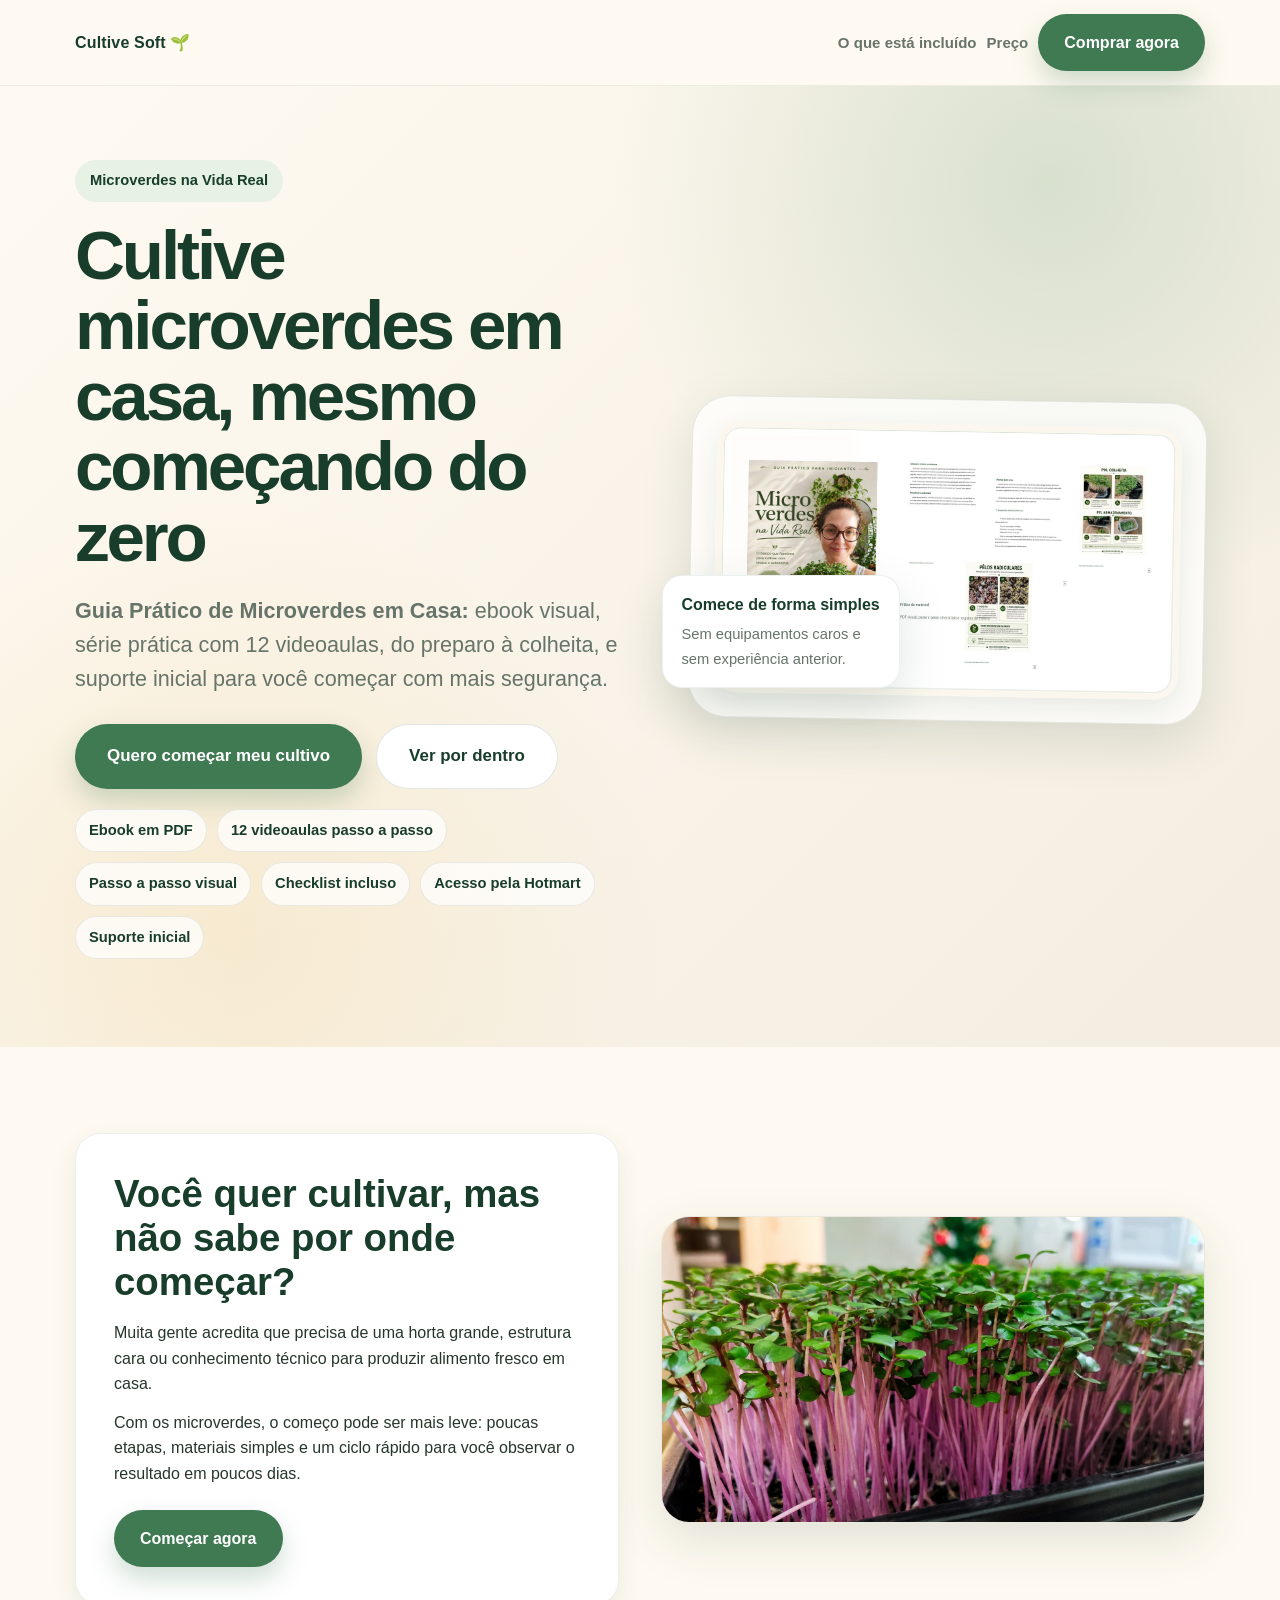
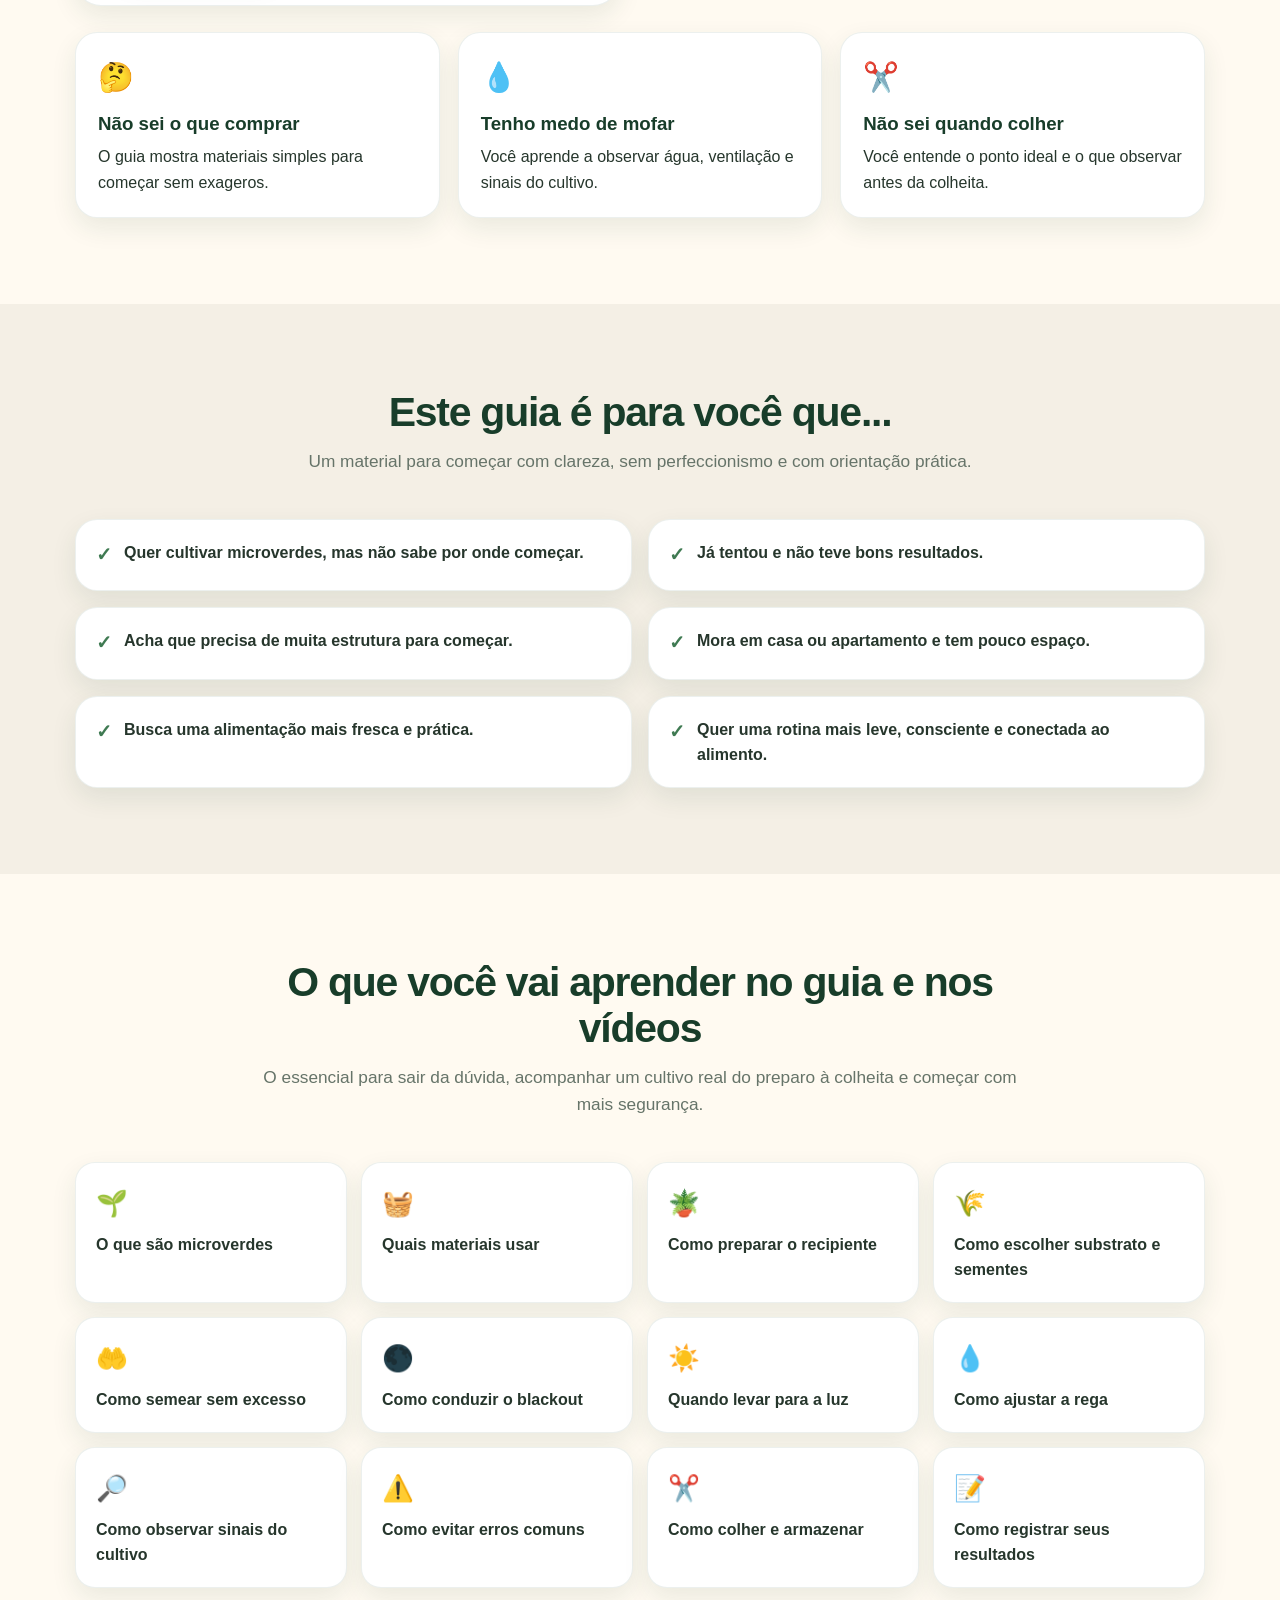
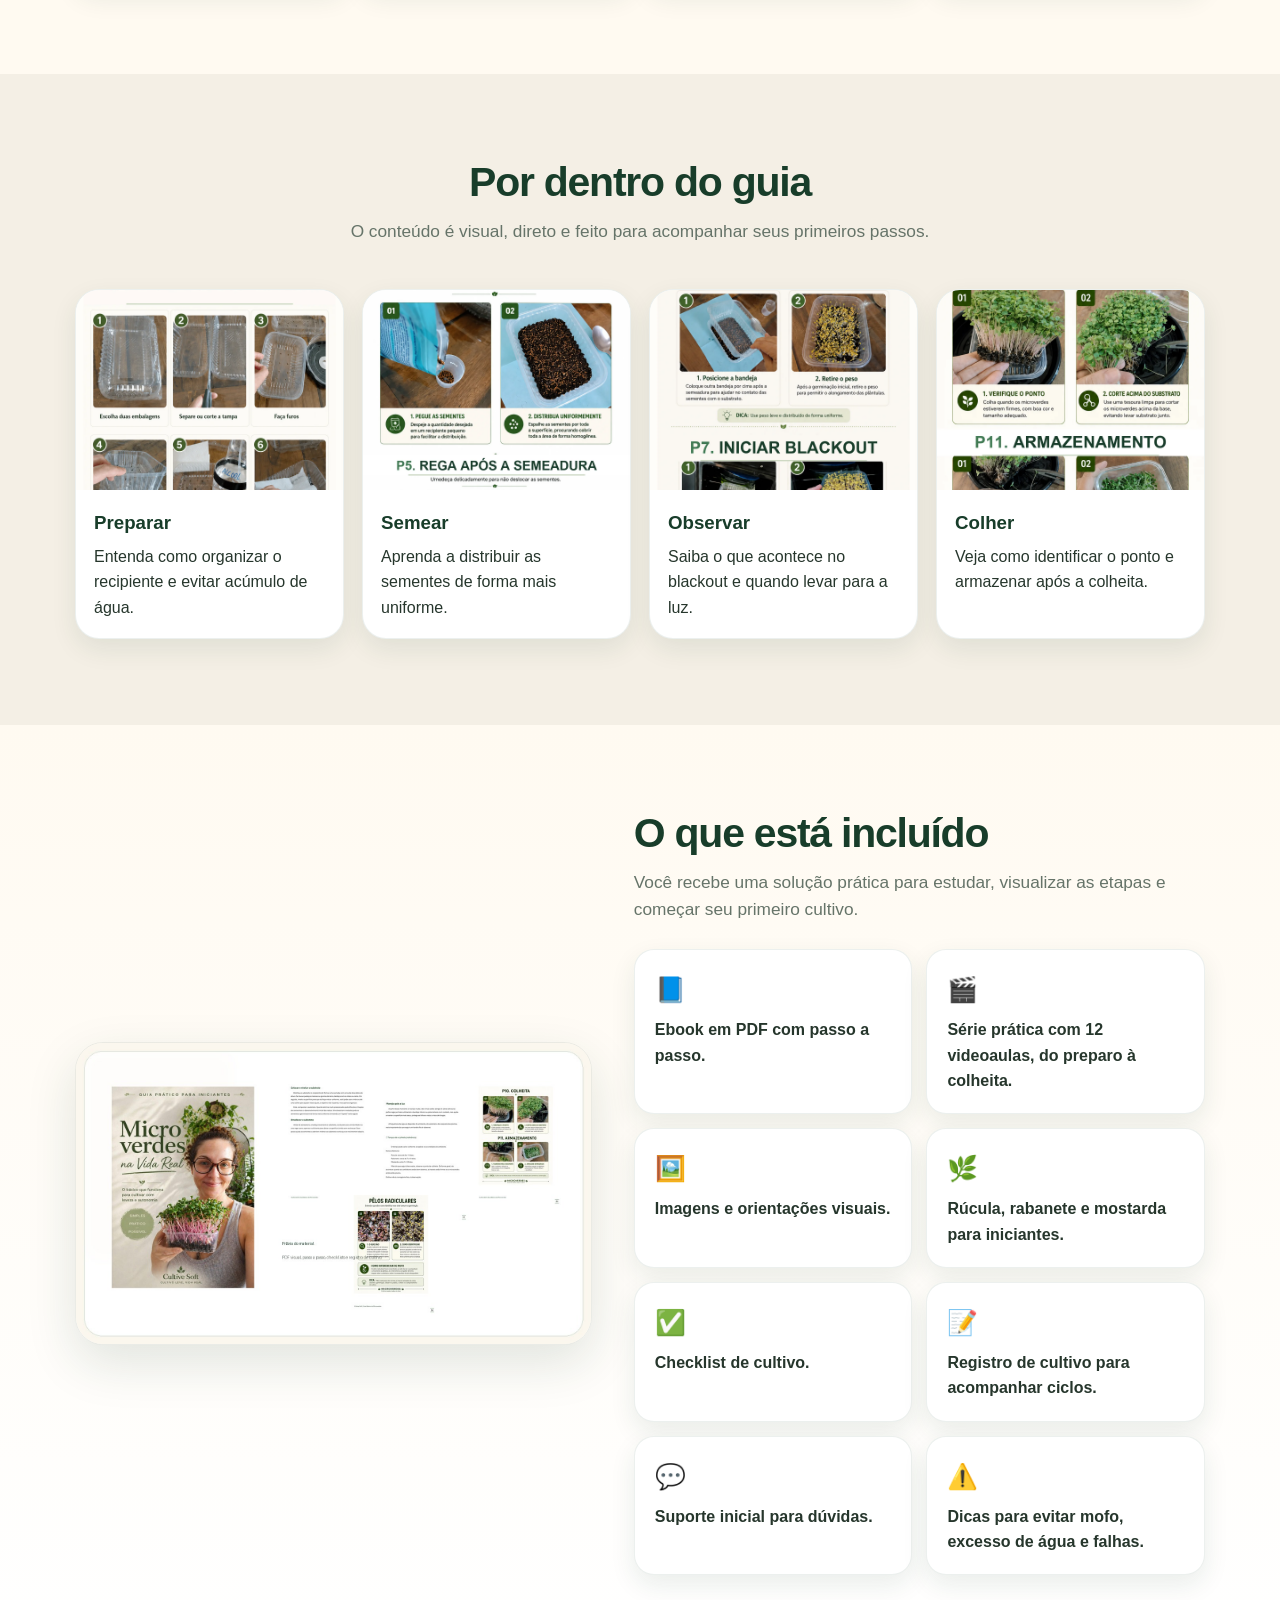
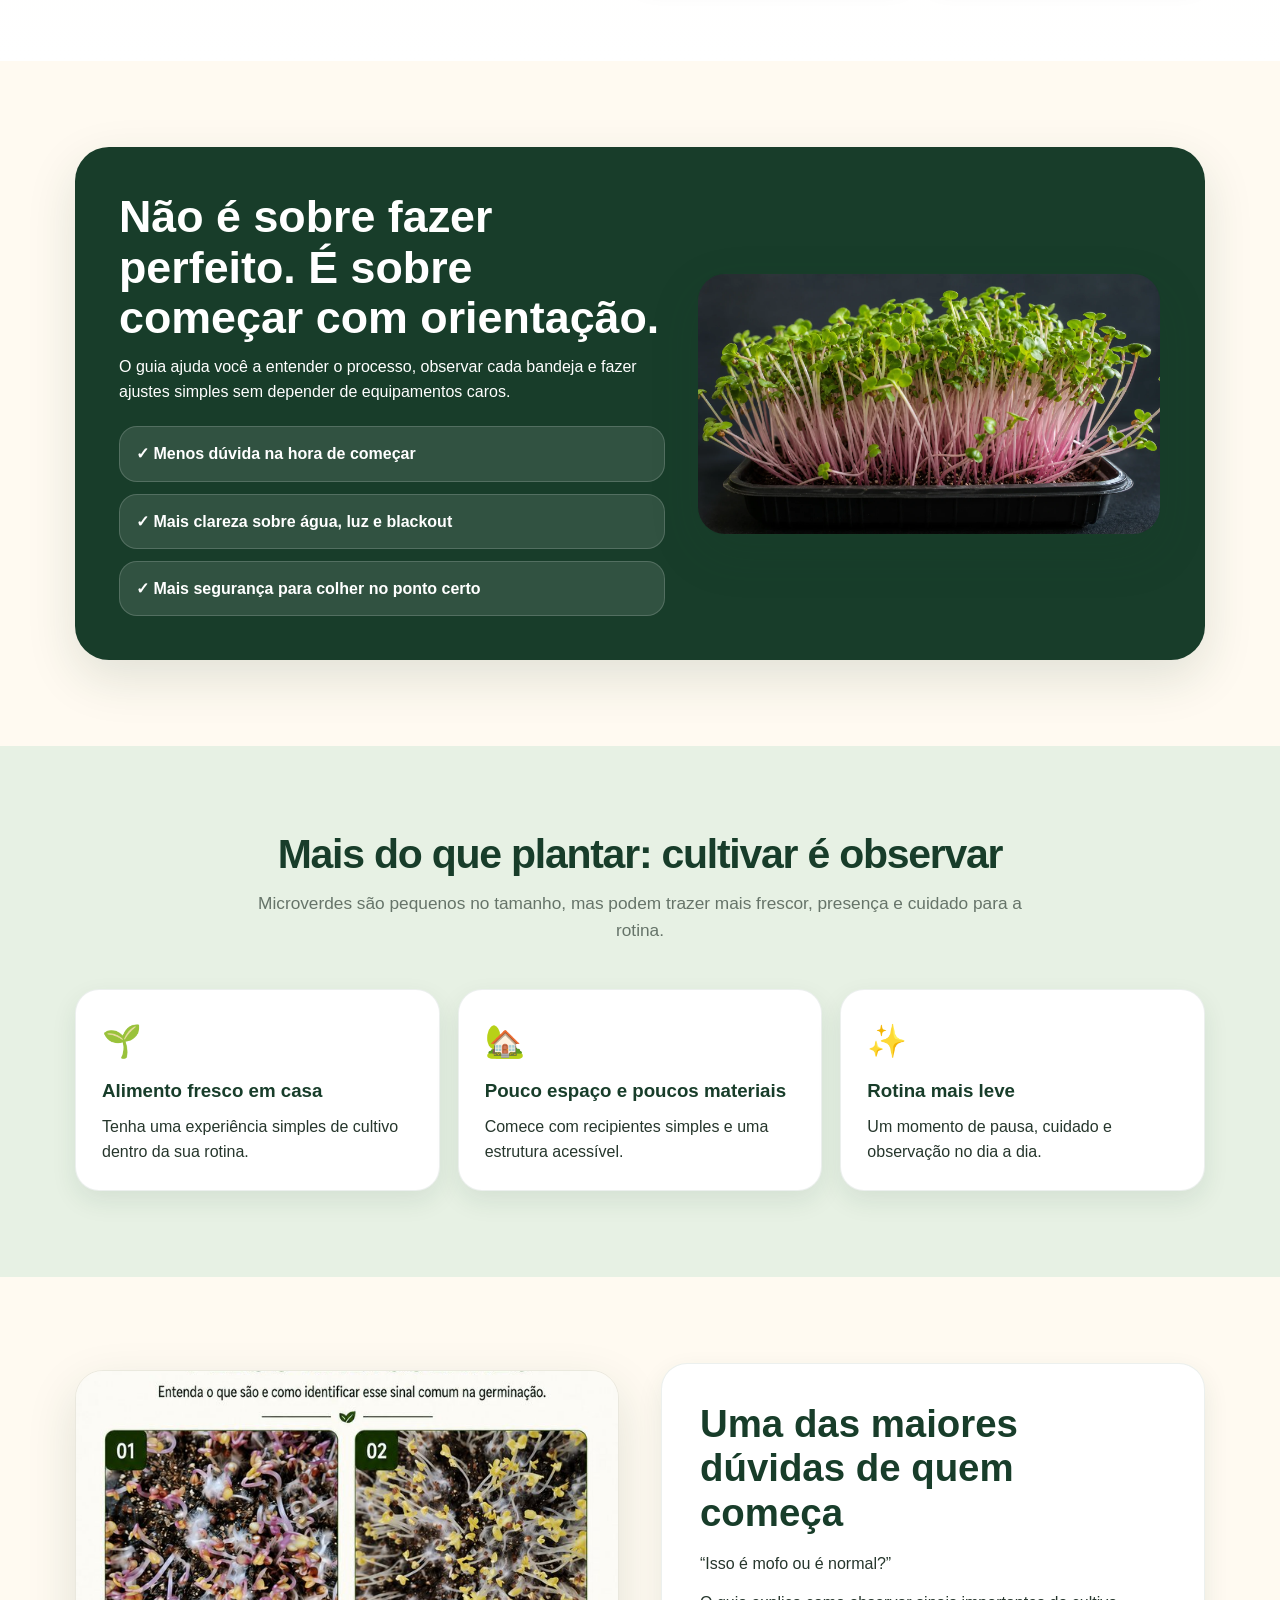
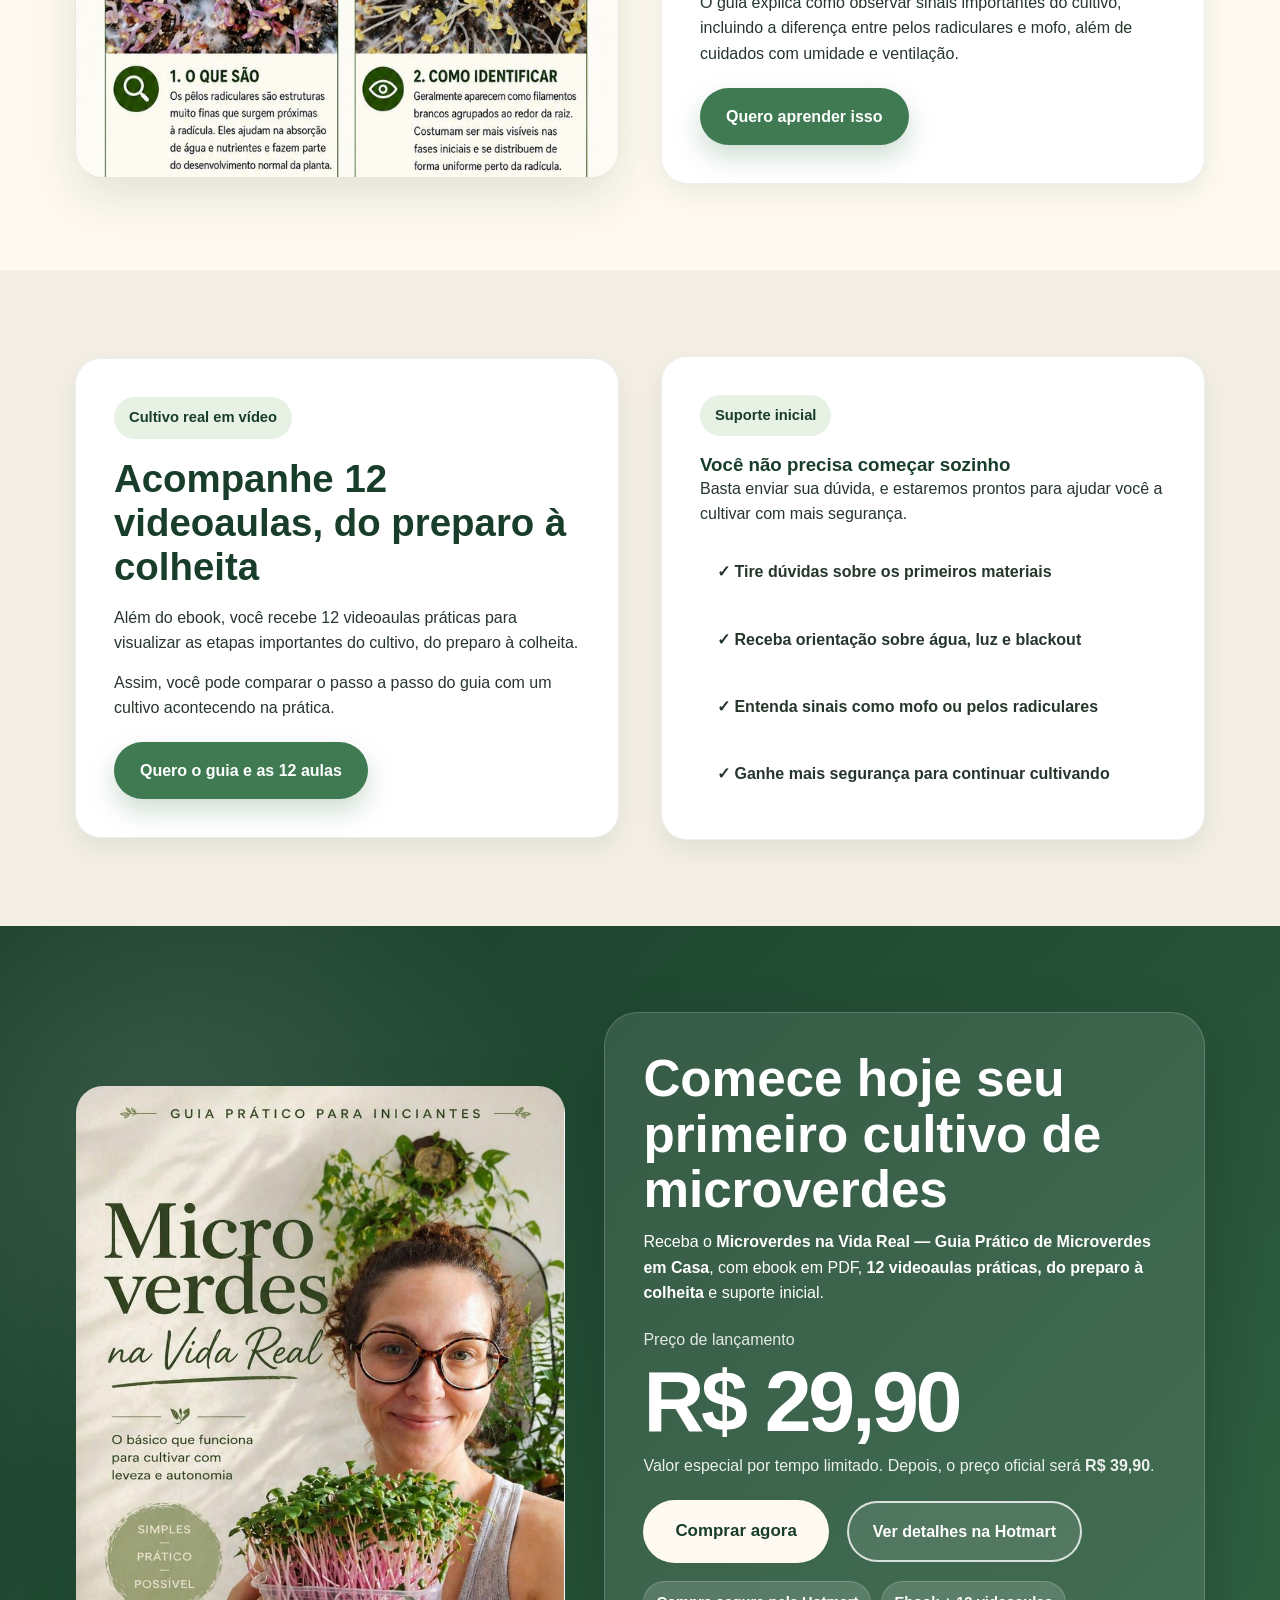
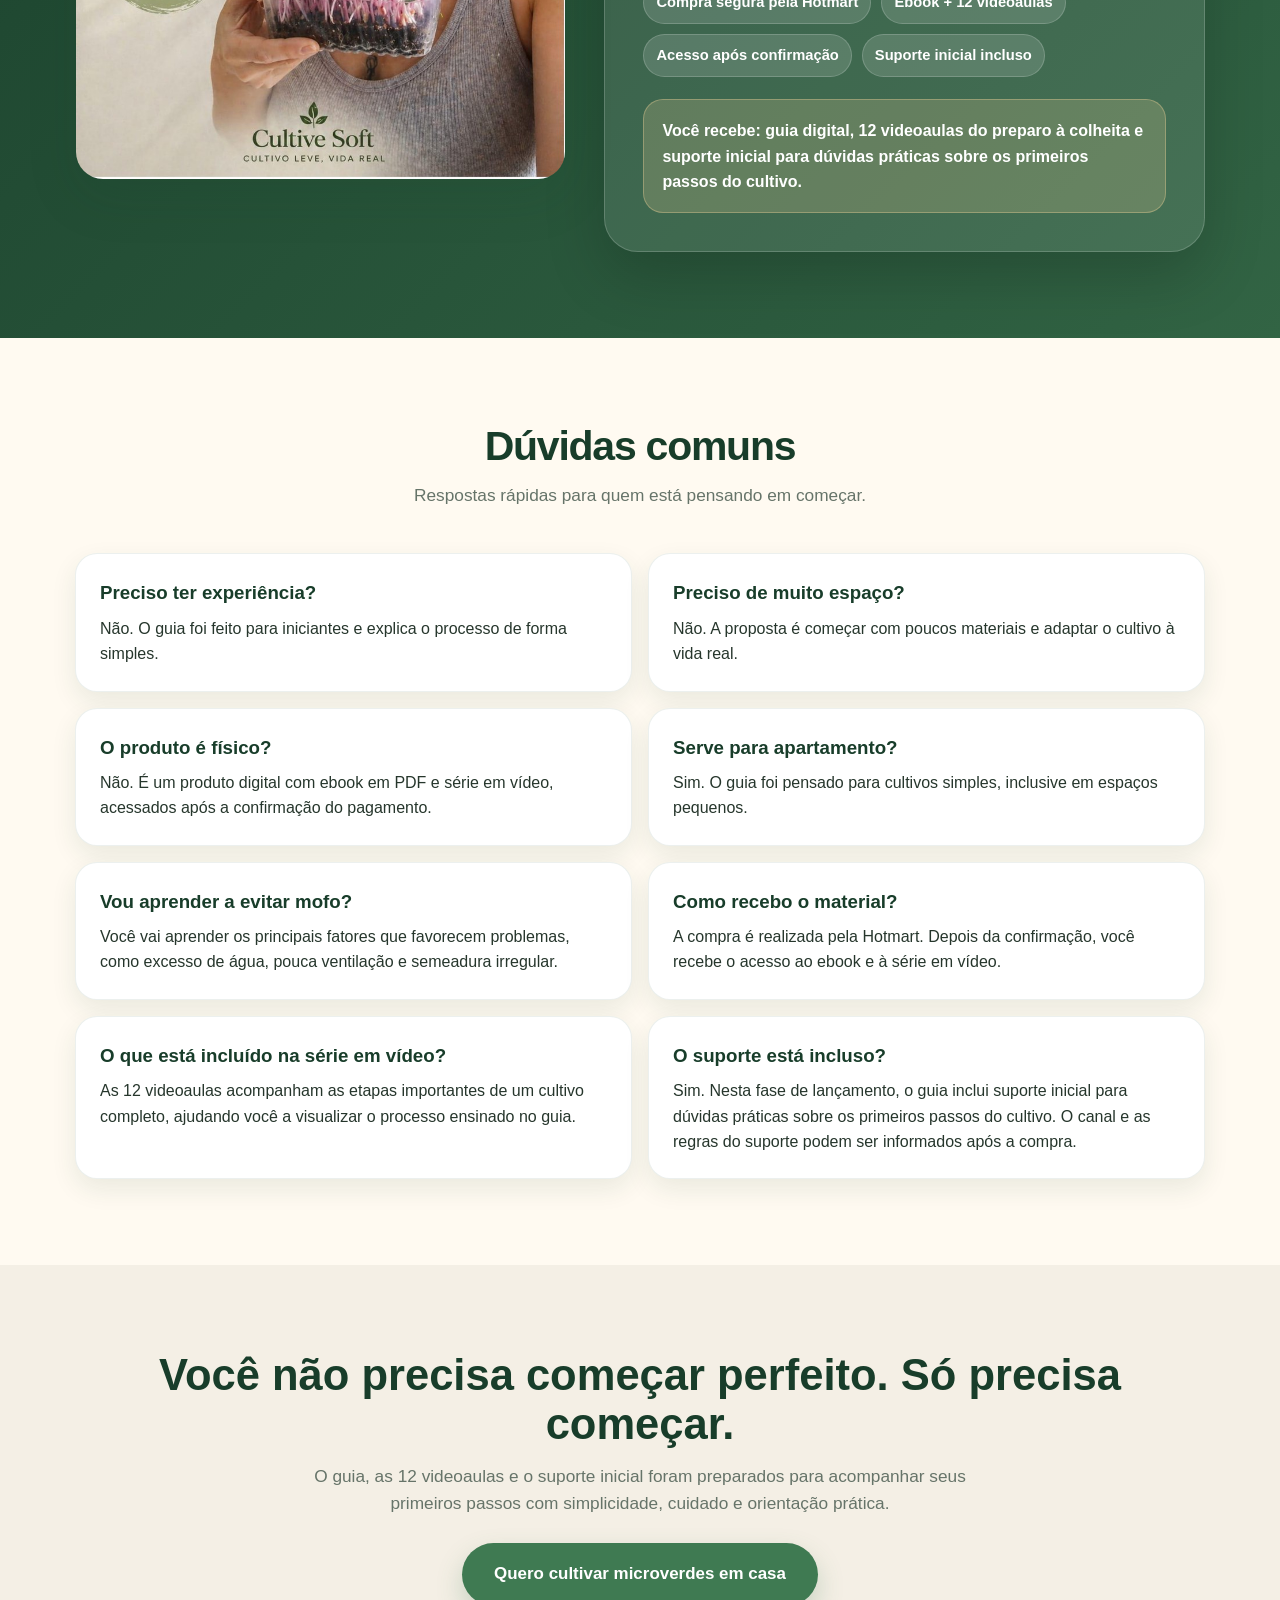
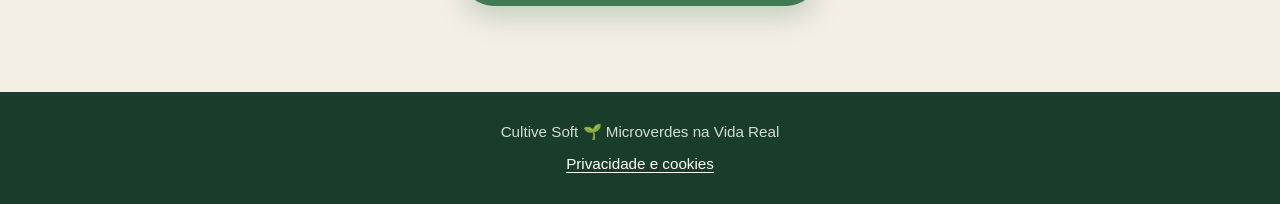
==== commit 5e3d351d: "Remove aviso de cookies da pagina de vendas" ====
--- a/public/guiapratico/index.html
+++ b/public/guiapratico/index.html
@@ -714,70 +714,14 @@
       Cultive Soft 🌱 Microverdes na Vida Real
       <div class="footer-links">
         <a class="footer-link" href="/privacidade.html">Privacidade e cookies</a>
-        <button class="footer-link" type="button" id="manage-cookies">Configurar cookies</button>
       </div>
     </div>
   </footer>
-
-  <section class="cookie-banner" id="cookie-banner" role="dialog" aria-labelledby="cookie-title" aria-describedby="cookie-description" hidden>
-    <h2 id="cookie-title">Sua privacidade importa</h2>
-    <p id="cookie-description">
-      Usamos cookies necessários para lembrar sua escolha. Com sua autorização, usamos o Pixel da Meta para medir visitas e melhorar a divulgação da Cultive Soft. Você pode rejeitar sem perder o acesso ao site.
-      <a class="cookie-privacy-link" href="/privacidade.html">Saiba mais</a>.
-    </p>
-    <div class="cookie-actions">
-      <button class="cookie-action" type="button" id="cookie-reject">Rejeitar opcionais</button>
-      <button class="cookie-action" type="button" id="cookie-settings">Configurar</button>
-      <button class="cookie-action primary" type="button" id="cookie-accept">Aceitar opcionais</button>
-    </div>
-  </section>
-
-  <div class="cookie-modal-backdrop" id="cookie-modal" hidden>
-    <section class="cookie-modal" role="dialog" aria-modal="true" aria-labelledby="cookie-modal-title">
-      <h2 id="cookie-modal-title">Configurações de cookies</h2>
-      <p>Escolha quais tecnologias opcionais podem ser usadas. Você poderá mudar essa preferência a qualquer momento pelo rodapé.</p>
-
-      <div class="cookie-option">
-        <div>
-          <strong>Cookies necessários</strong>
-          <p>Guardam sua preferência de privacidade e são indispensáveis para respeitar sua escolha.</p>
-        </div>
-        <span class="cookie-status">Sempre ativos</span>
-      </div>
-
-      <label class="cookie-option" for="marketing-cookies">
-        <div>
-          <strong>Mensuração e marketing</strong>
-          <p>Autoriza o Pixel da Meta a registrar a visita e cliques nos botões que levam à Hotmart.</p>
-        </div>
-        <input class="cookie-switch" id="marketing-cookies" type="checkbox" />
-      </label>
-
-      <div class="cookie-actions">
-        <button class="cookie-action" type="button" id="cookie-cancel">Cancelar</button>
-        <button class="cookie-action primary" type="button" id="cookie-save">Salvar preferências</button>
-      </div>
-    </section>
-  </div>
 
   <script>
     (() => {
       const PIXEL_ID = '28868319952752371';
-      const CONSENT_KEY = 'cultivesoft_cookie_consent_v1';
-      const CONSENT_VERSION = '2026-07-30';
-      const banner = document.getElementById('cookie-banner');
-      const modal = document.getElementById('cookie-modal');
-      const marketingInput = document.getElementById('marketing-cookies');
       const hotmartLinks = document.querySelectorAll('a[href*="hotmart.com"]');
-
-      function readConsent() {
-        try {
-          const saved = JSON.parse(localStorage.getItem(CONSENT_KEY));
-          return saved && saved.version === CONSENT_VERSION ? saved : null;
-        } catch (_) {
-          return null;
-        }
-      }
 
       function loadMetaPixel() {
         if (window.__cultivePixelLoaded) return;
@@ -809,39 +753,7 @@
         window.fbq('track', 'PageView');
       }
 
-      function saveConsent(marketing) {
-        const pixelWasLoaded = Boolean(window.__cultivePixelLoaded);
-        localStorage.setItem(CONSENT_KEY, JSON.stringify({
-          version: CONSENT_VERSION,
-          marketing,
-          savedAt: new Date().toISOString()
-        }));
-        banner.hidden = true;
-        modal.hidden = true;
-        if (marketing) loadMetaPixel();
-        if (!marketing && pixelWasLoaded) window.location.reload();
-      }
-
-      function openSettings() {
-        const consent = readConsent();
-        marketingInput.checked = Boolean(consent && consent.marketing);
-        modal.hidden = false;
-        marketingInput.focus();
-      }
-
-      const consent = readConsent();
-      if (consent) {
-        if (consent.marketing) loadMetaPixel();
-      } else {
-        banner.hidden = false;
-      }
-
-      document.getElementById('cookie-accept').addEventListener('click', () => saveConsent(true));
-      document.getElementById('cookie-reject').addEventListener('click', () => saveConsent(false));
-      document.getElementById('cookie-settings').addEventListener('click', openSettings);
-      document.getElementById('manage-cookies').addEventListener('click', openSettings);
-      document.getElementById('cookie-cancel').addEventListener('click', () => { modal.hidden = true; });
-      document.getElementById('cookie-save').addEventListener('click', () => saveConsent(marketingInput.checked));
+      loadMetaPixel();
 
       const currentParams = new URLSearchParams(window.location.search);
       const attributionParams = ['utm_source', 'utm_medium', 'utm_campaign', 'utm_content', 'utm_term'];
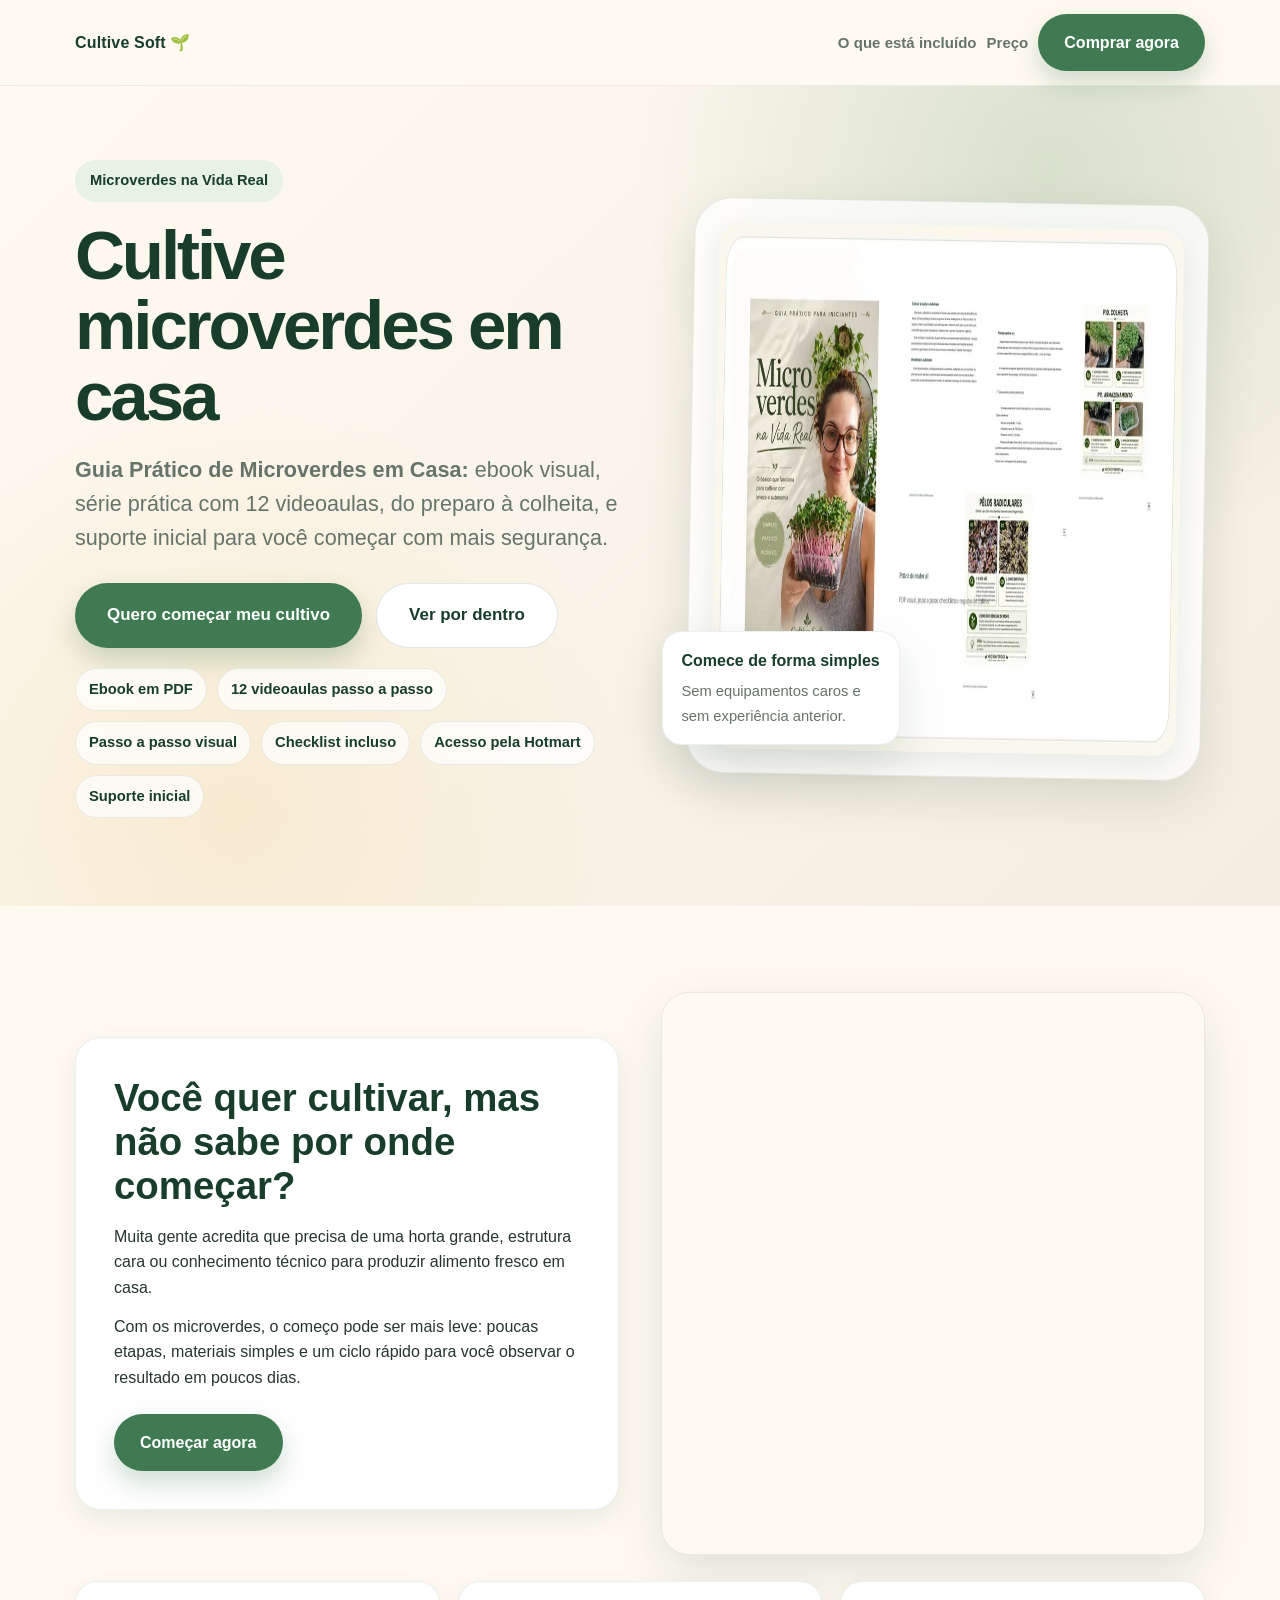
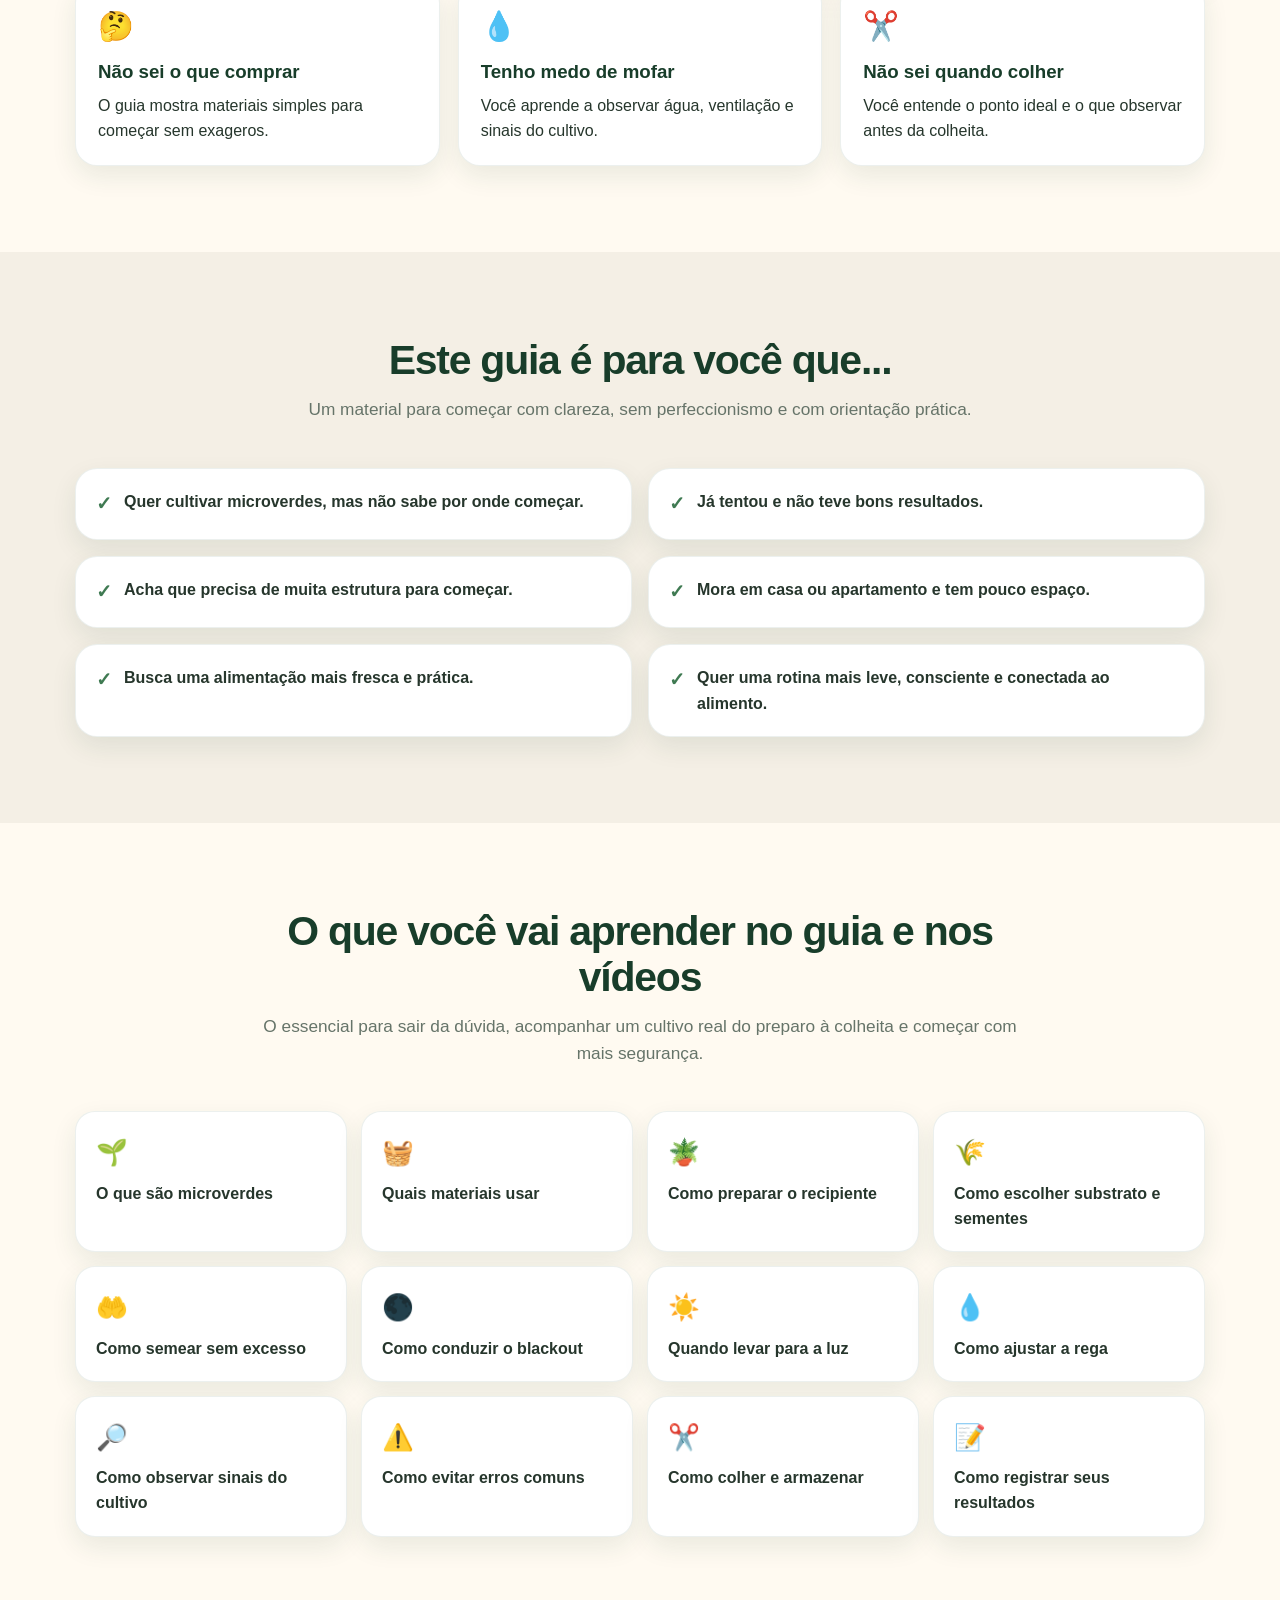
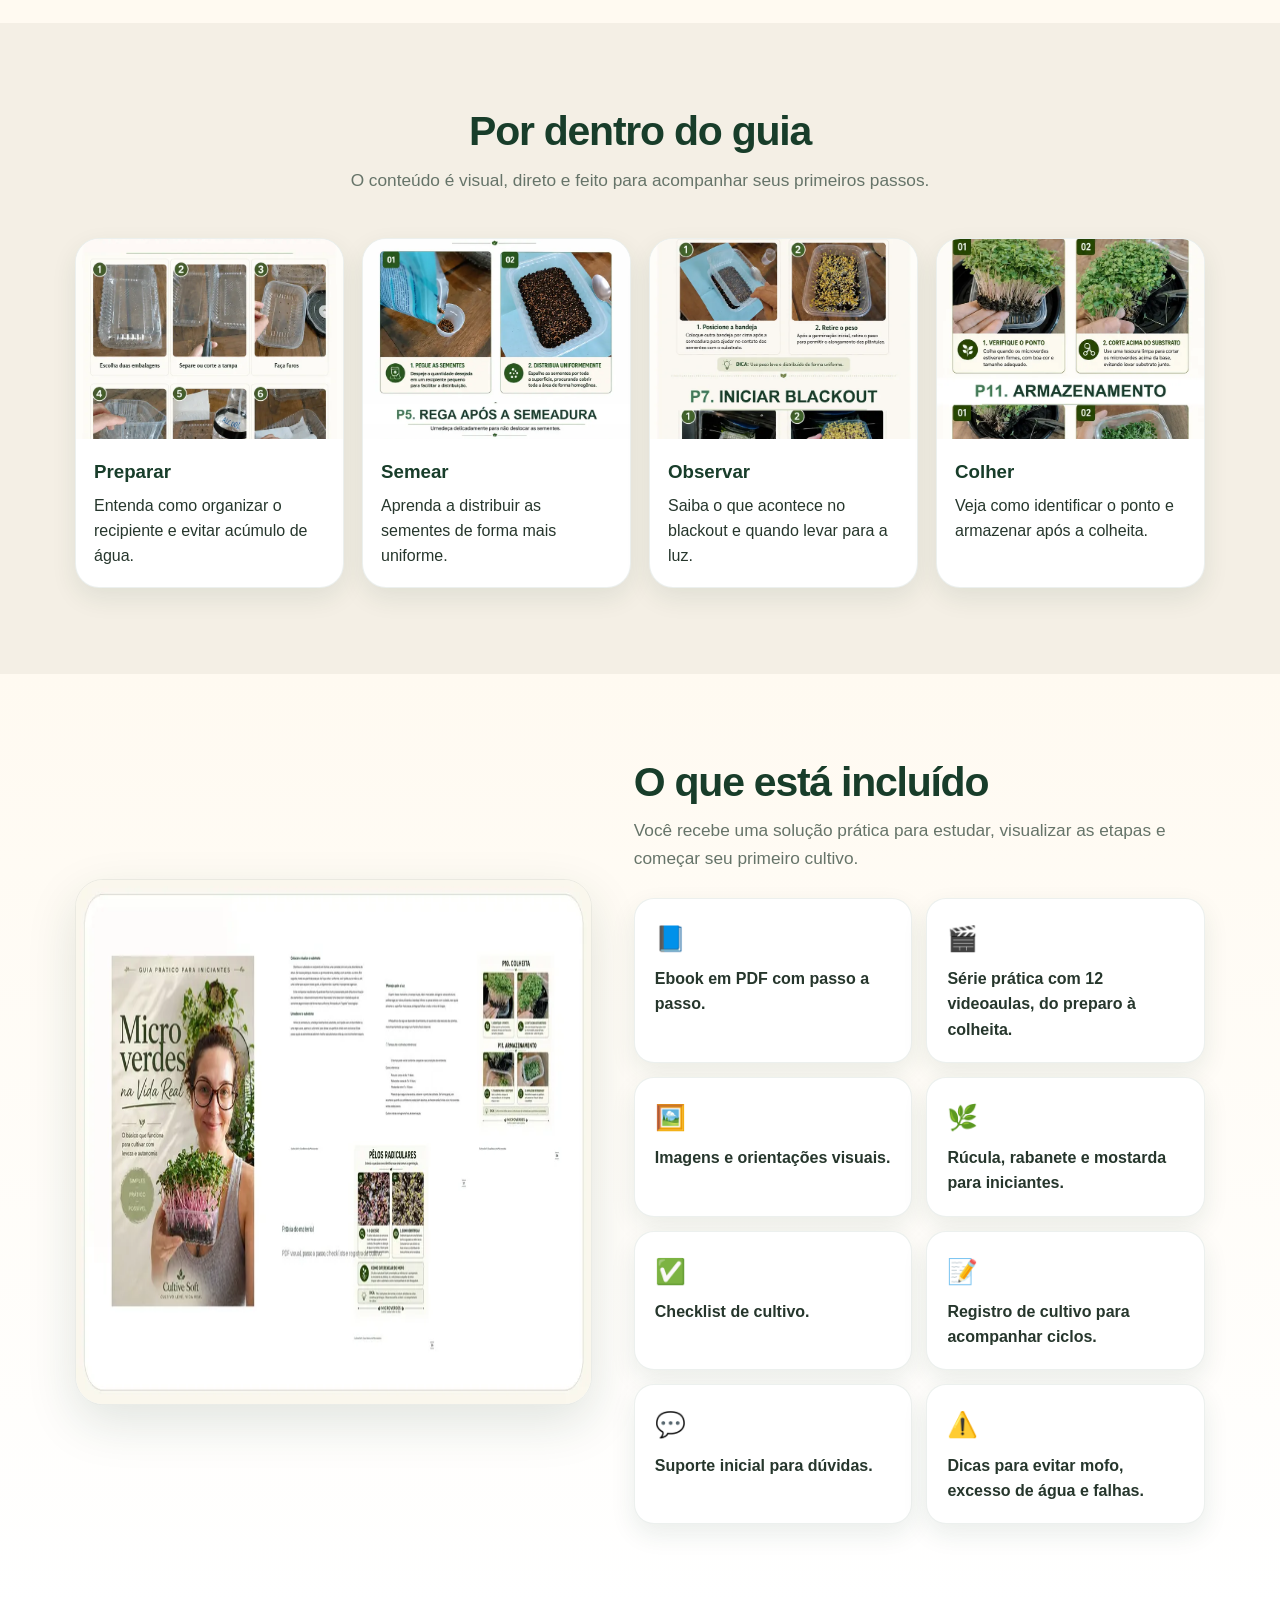
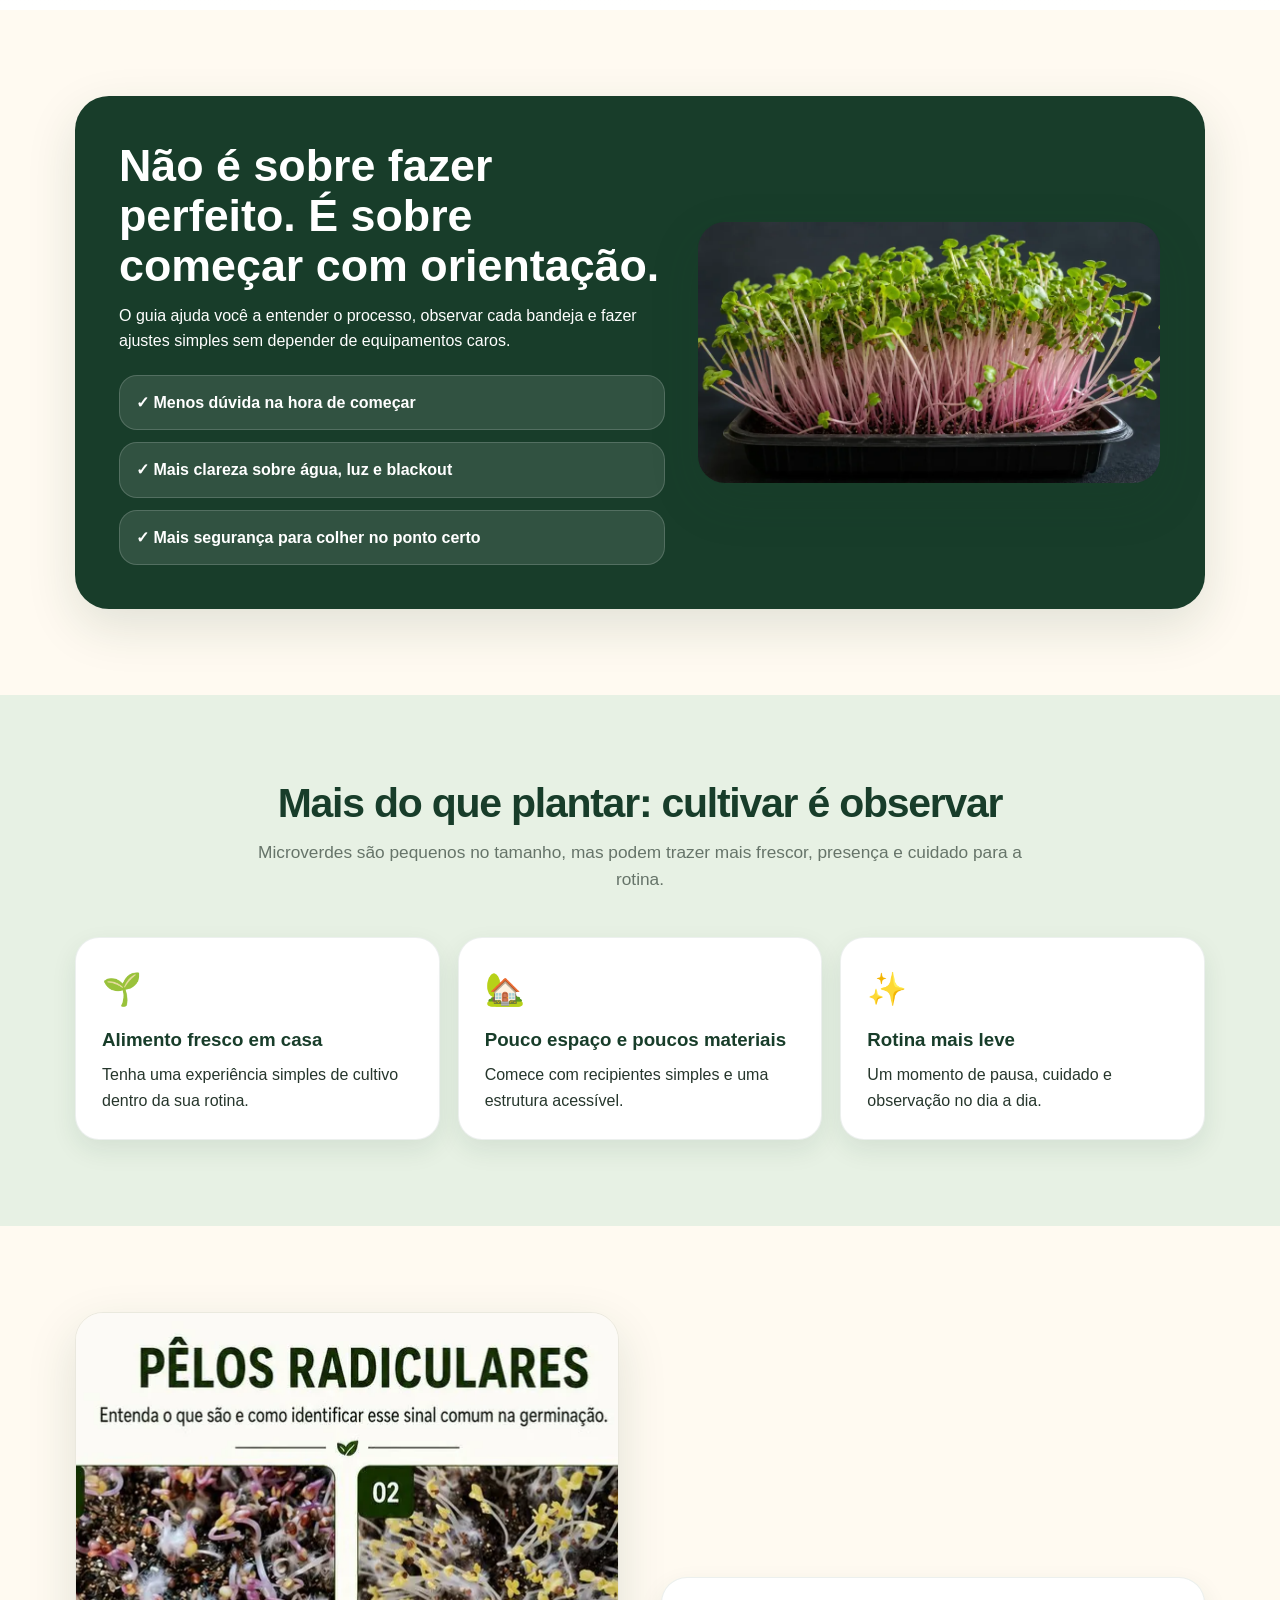
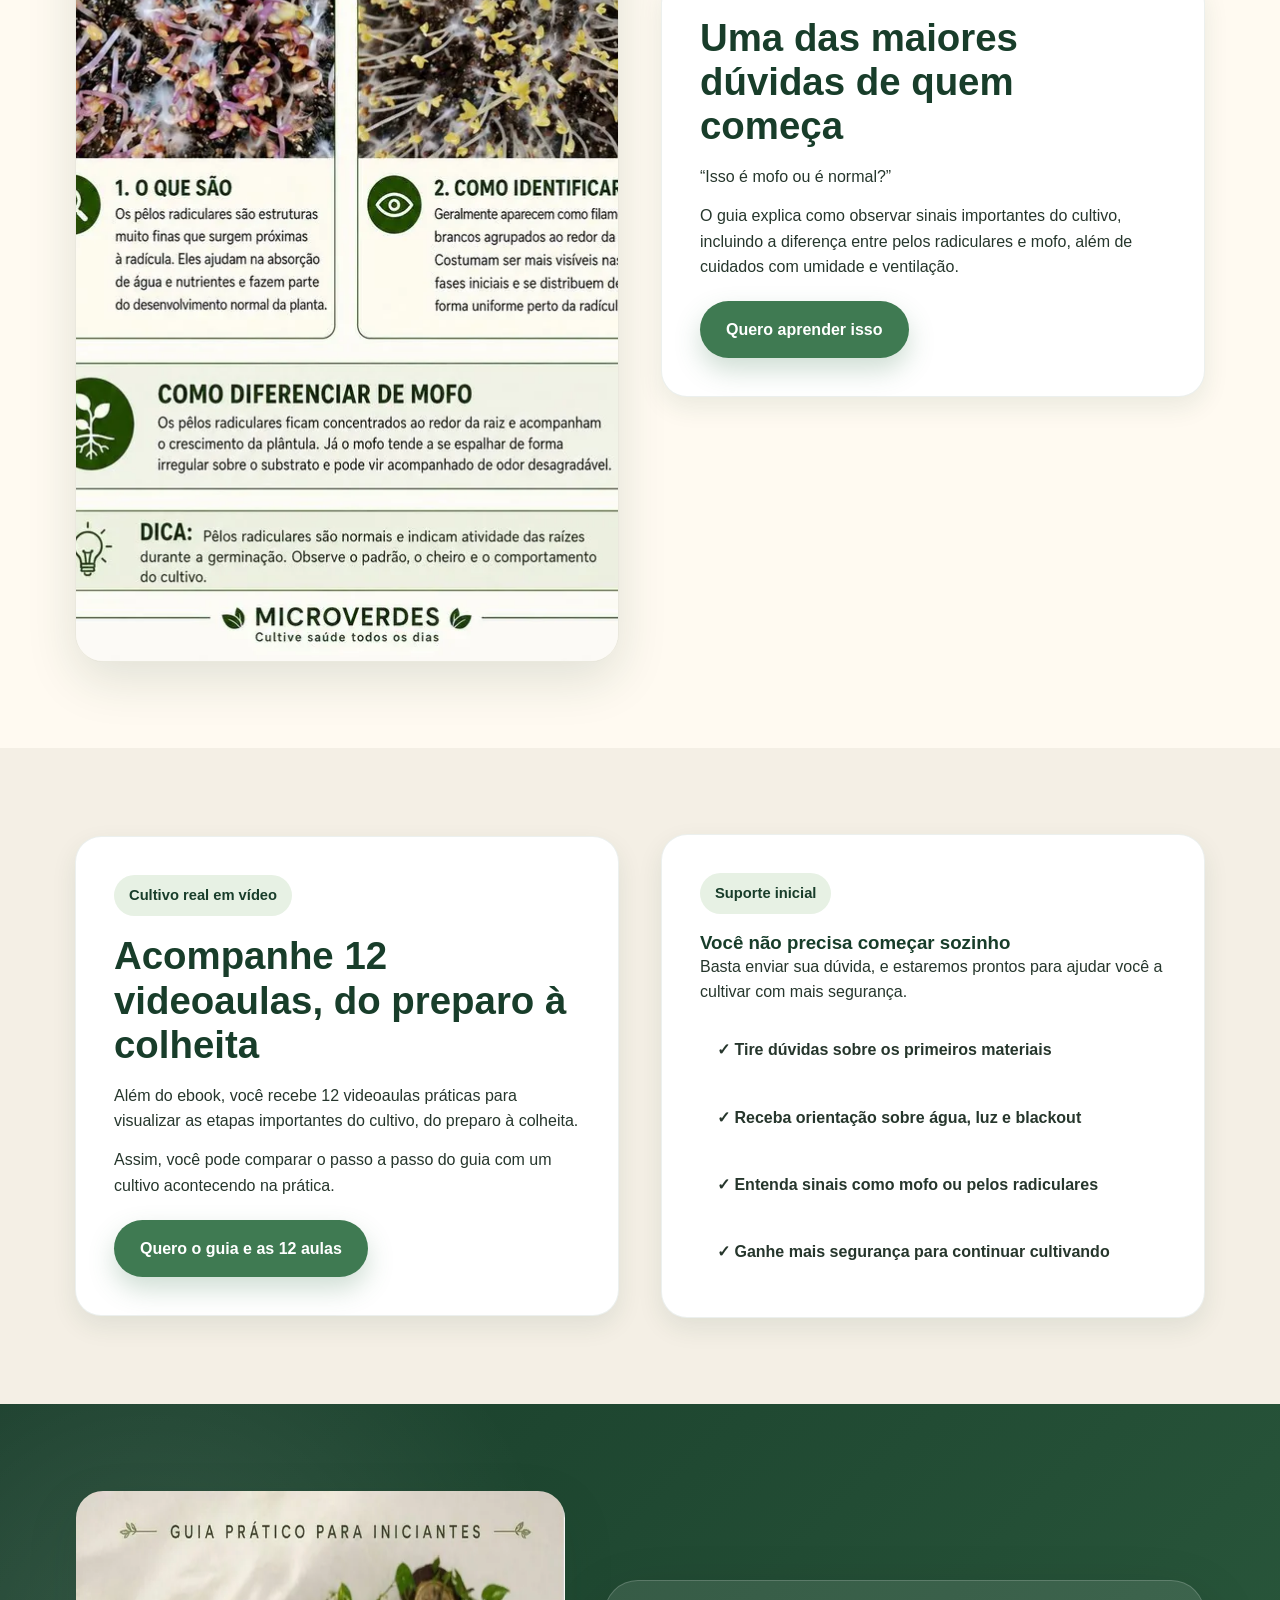
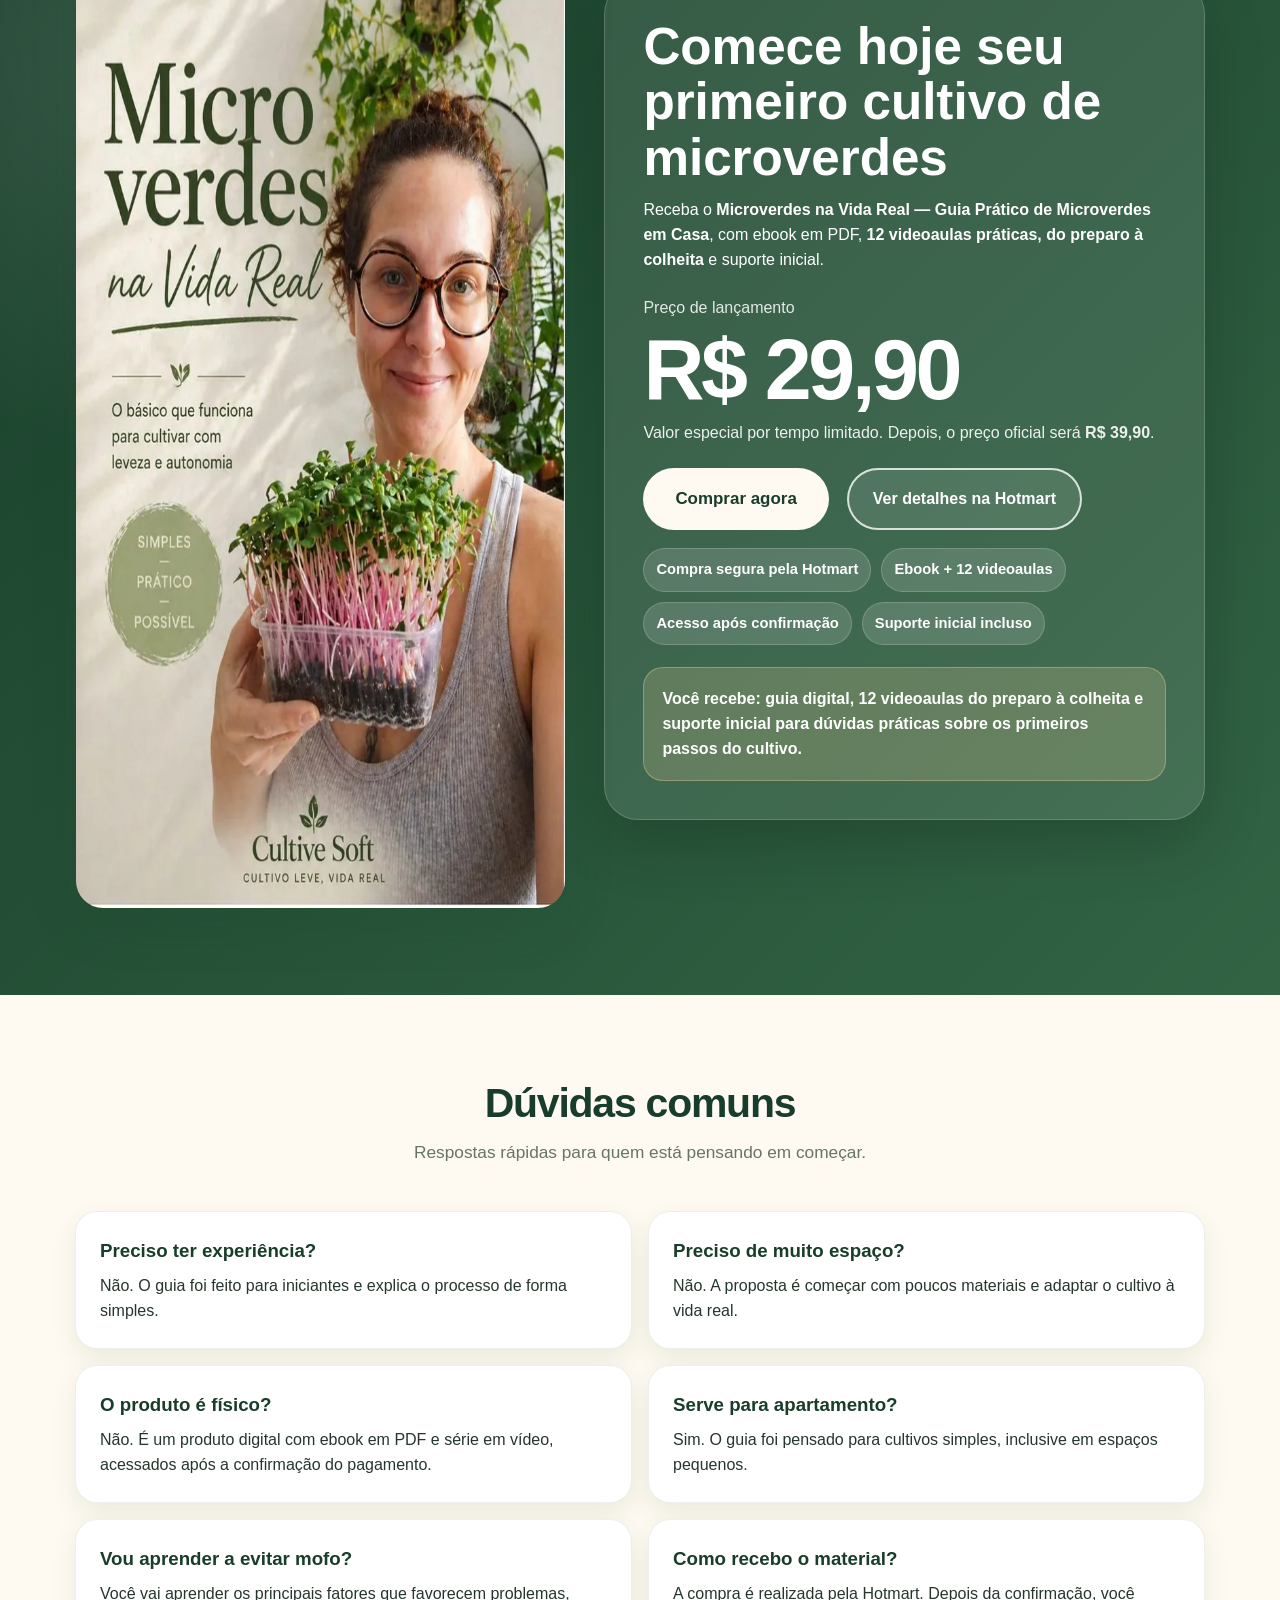
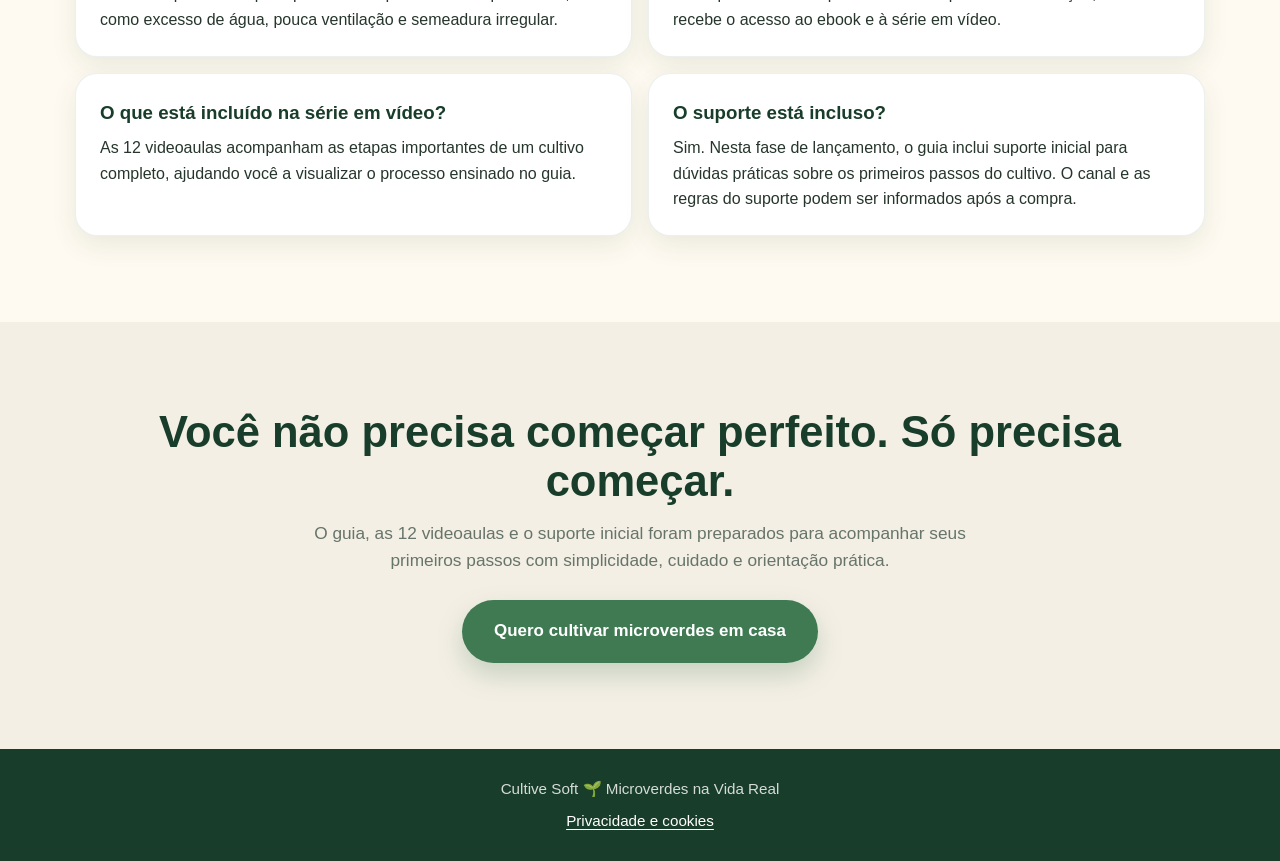
==== commit 435fa26d: "Otimiza pagina oficial e remove previa temporaria" ====
--- a/public/guiapratico/index.html
+++ b/public/guiapratico/index.html
@@ -10,6 +10,47 @@
   <meta property="og:description" content="Guia prático, 12 videoaulas do preparo à colheita e suporte inicial para começar seu cultivo em casa." />
   <meta property="og:type" content="website" />
   <meta property="og:url" content="https://www.cultivesoft.com.br/guiapratico/" />
+  <link rel="preconnect" href="https://connect.facebook.net" crossorigin />
+  <script>
+    (() => {
+      const loadCultivePixel = () => {
+
+      if (window.__cultivePixelLoaded) return;
+      window.__cultivePixelLoaded = true;
+      document.documentElement.dataset.pixelConsent = 'active';
+      const pixelId = '28868319952752371';
+      const isLocalPreview = ['localhost', '127.0.0.1'].includes(window.location.hostname);
+
+      if (isLocalPreview) {
+        window.__cultivePixelMockEvents = [];
+        window.fbq = (...args) => window.__cultivePixelMockEvents.push(args);
+      } else {
+        window.fbq = window.fbq || function () {
+          window.fbq.callMethod ? window.fbq.callMethod.apply(window.fbq, arguments) : window.fbq.queue.push(arguments);
+        };
+        if (!window._fbq) window._fbq = window.fbq;
+        window.fbq.push = window.fbq;
+        window.fbq.loaded = true;
+        window.fbq.version = '2.0';
+        window.fbq.queue = [];
+
+        const script = document.createElement('script');
+        script.async = true;
+        script.src = 'https://connect.facebook.net/pt_BR/fbevents.js';
+        document.head.appendChild(script);
+      }
+
+      window.fbq('init', pixelId);
+      window.fbq('track', 'PageView');
+      document.dispatchEvent(new Event('cultive:pixel-ready'));
+
+      };
+      ['pointerdown', 'touchstart', 'keydown', 'scroll'].forEach((eventName) =>
+        window.addEventListener(eventName, loadCultivePixel, { once: true, passive: true })
+      );
+      window.addEventListener('load', () => window.setTimeout(loadCultivePixel, 5000), { once: true });
+    })();
+  </script>
   <style>
     :root {
       --dark: #183d2a;
@@ -394,7 +435,7 @@
       <div class="container hero-grid">
         <div>
           <div class="eyebrow">Microverdes na Vida Real</div>
-          <h1>Cultive microverdes em casa, mesmo começando do zero</h1>
+          <h1>Cultive microverdes em casa</h1>
           <p class="hero-sub"><strong>Guia Prático de Microverdes em Casa:</strong> ebook visual, série prática com 12 videoaulas, do preparo à colheita, e suporte inicial para você começar com mais segurança.</p>
           <div class="hero-actions">
             <a href="https://pay.hotmart.com/A106618665X" class="btn big">Quero começar meu cultivo</a>
@@ -411,7 +452,7 @@
         </div>
         <div class="mock-area">
           <div class="mock-card">
-            <img src="[data-uri]" alt="Mockup e prévia do Microverdes na Vida Real" />
+            <img src="assets/oferta-principal.webp" alt="Mockup e prévia do Microverdes na Vida Real"  width="900" height="526" fetchpriority="high" decoding="async" />
           </div>
           <div class="floating-card">
             <strong>Comece de forma simples</strong>
@@ -431,7 +472,10 @@
             <a href="https://pay.hotmart.com/A106618665X" class="btn">Começar agora</a>
           </div>
         </div>
-        <img class="rounded-img" src="assets/microverdes-reais-hero.webp" alt="Microverdes cultivados em bandejas e recipientes simples" />
+        <picture>
+          <source media="(max-width: 660px)" srcset="assets/microverdes-reais-hero-mobile.webp" />
+          <img class="rounded-img" src="assets/microverdes-reais-hero.webp" width="1000" height="563" alt="Microverdes cultivados em bandejas e recipientes simples" decoding="async" fetchpriority="high" />
+        </picture>
       </div>
 
       <div class="container pain-grid">
@@ -501,28 +545,28 @@
         </div>
         <div class="steps">
           <div class="step-card">
-            <img src="assets/passo-1-preparar.webp" alt="Passo a passo para preparar recipiente" />
+            <img src="assets/passo-1-preparar.webp" alt="Passo a passo para preparar recipiente" loading="lazy" decoding="async" />
             <div>
               <h3>Preparar</h3>
               <p>Entenda como organizar o recipiente e evitar acúmulo de água.</p>
             </div>
           </div>
           <div class="step-card">
-            <img src="assets/passos-4-5-semear-regar.webp" alt="Passo a passo de semeadura" />
+            <img src="assets/passos-4-5-semear-regar.webp" alt="Passo a passo de semeadura" loading="lazy" decoding="async" />
             <div>
               <h3>Semear</h3>
               <p>Aprenda a distribuir as sementes de forma mais uniforme.</p>
             </div>
           </div>
           <div class="step-card">
-            <img src="assets/passos-6-7-peso-blackout.webp" alt="Passo a passo de blackout" />
+            <img src="assets/passos-6-7-peso-blackout.webp" alt="Passo a passo de blackout" loading="lazy" decoding="async" />
             <div>
               <h3>Observar</h3>
               <p>Saiba o que acontece no blackout e quando levar para a luz.</p>
             </div>
           </div>
           <div class="step-card">
-            <img src="assets/passos-10-11-colher-armazenar.webp" alt="Passo a passo de colheita e armazenamento" />
+            <img src="assets/passos-10-11-colher-armazenar.webp" alt="Passo a passo de colheita e armazenamento" loading="lazy" decoding="async" />
             <div>
               <h3>Colher</h3>
               <p>Veja como identificar o ponto e armazenar após a colheita.</p>
@@ -534,7 +578,7 @@
 
     <section class="section included">
       <div class="container included-grid">
-        <img class="rounded-img" src="[data-uri]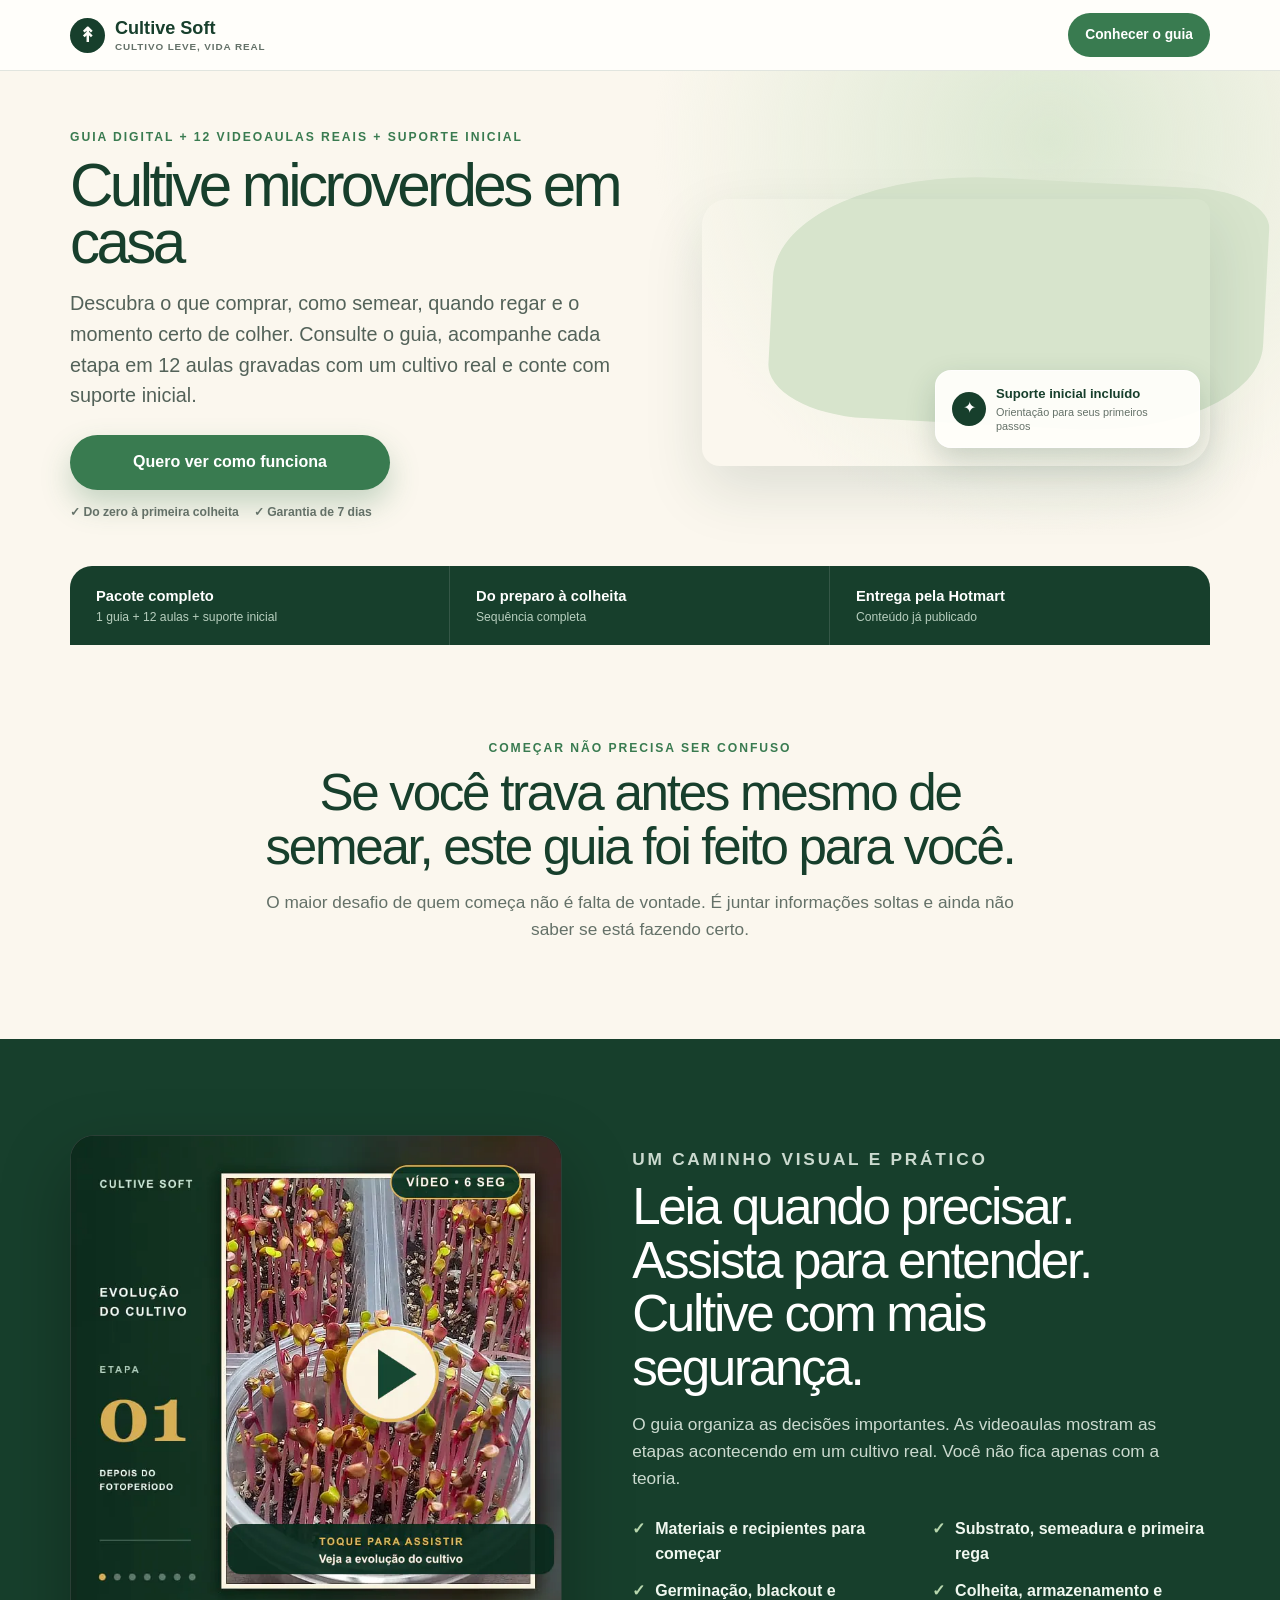
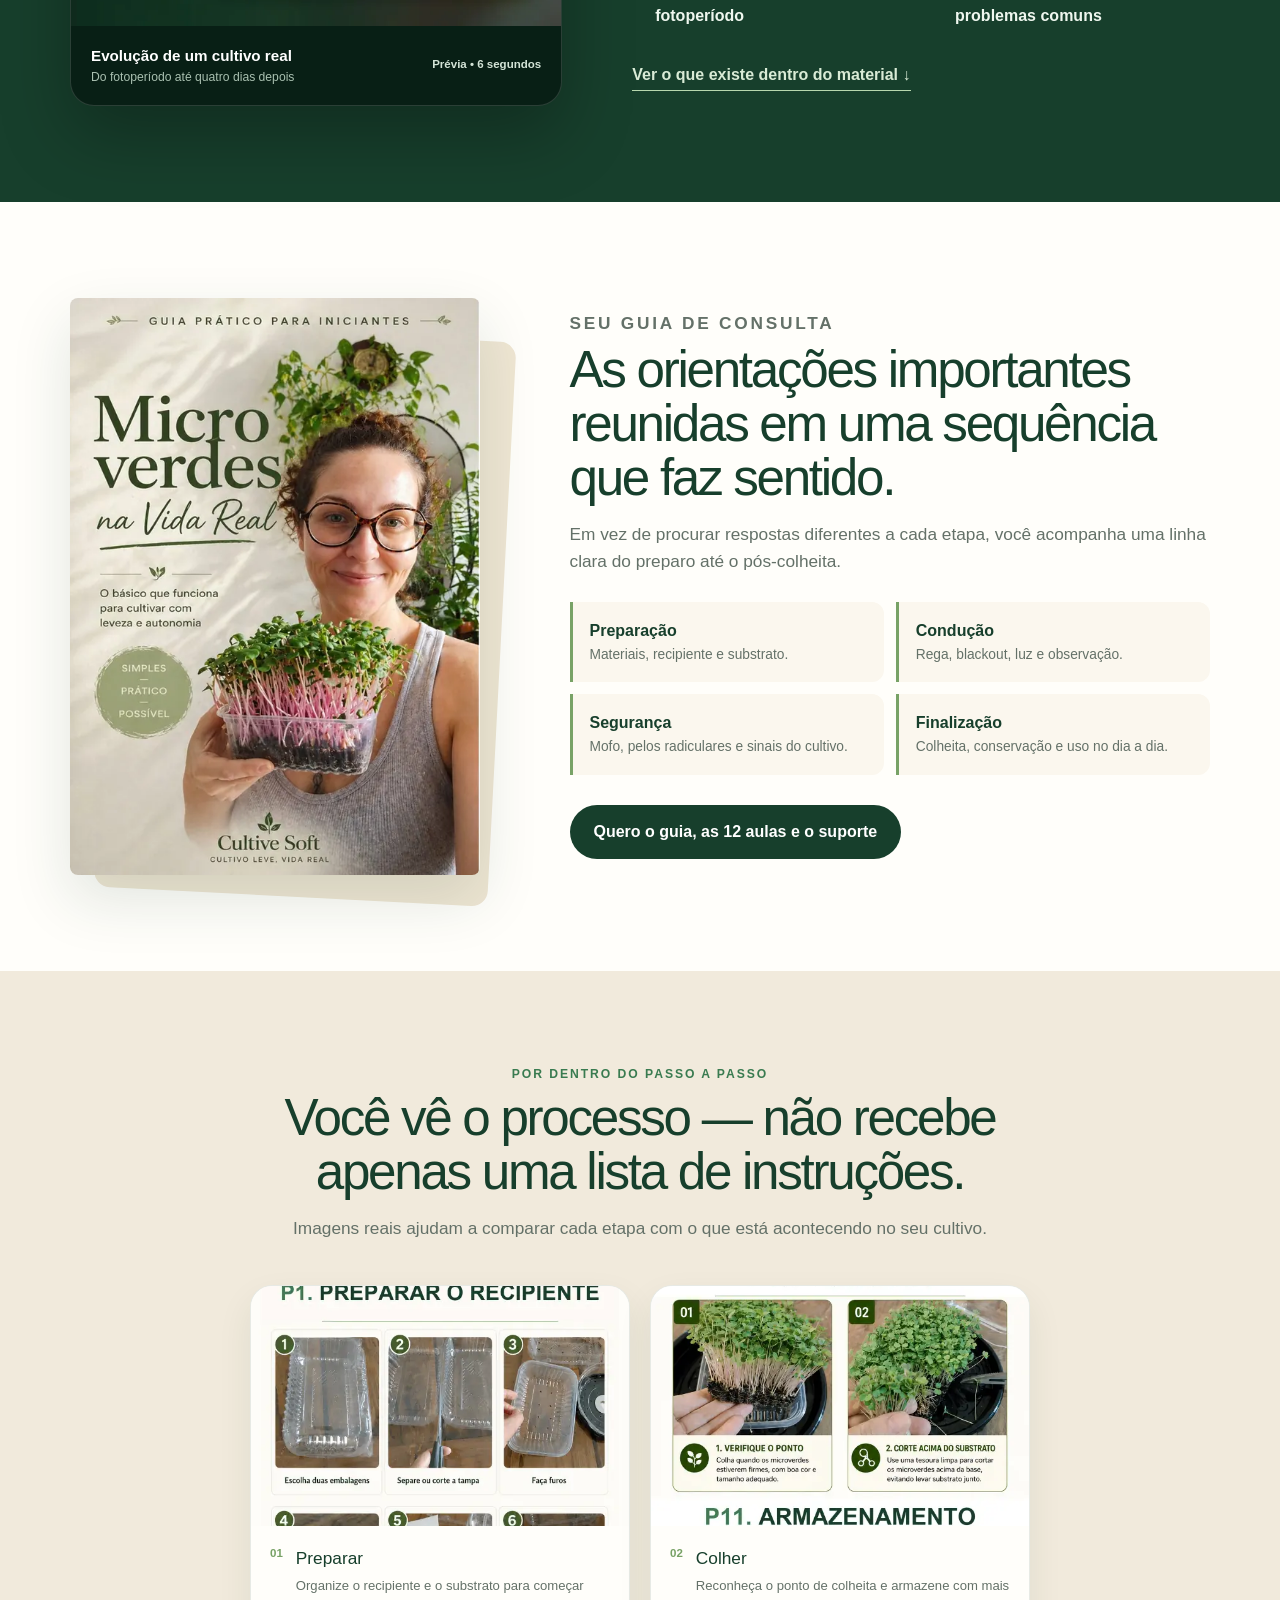
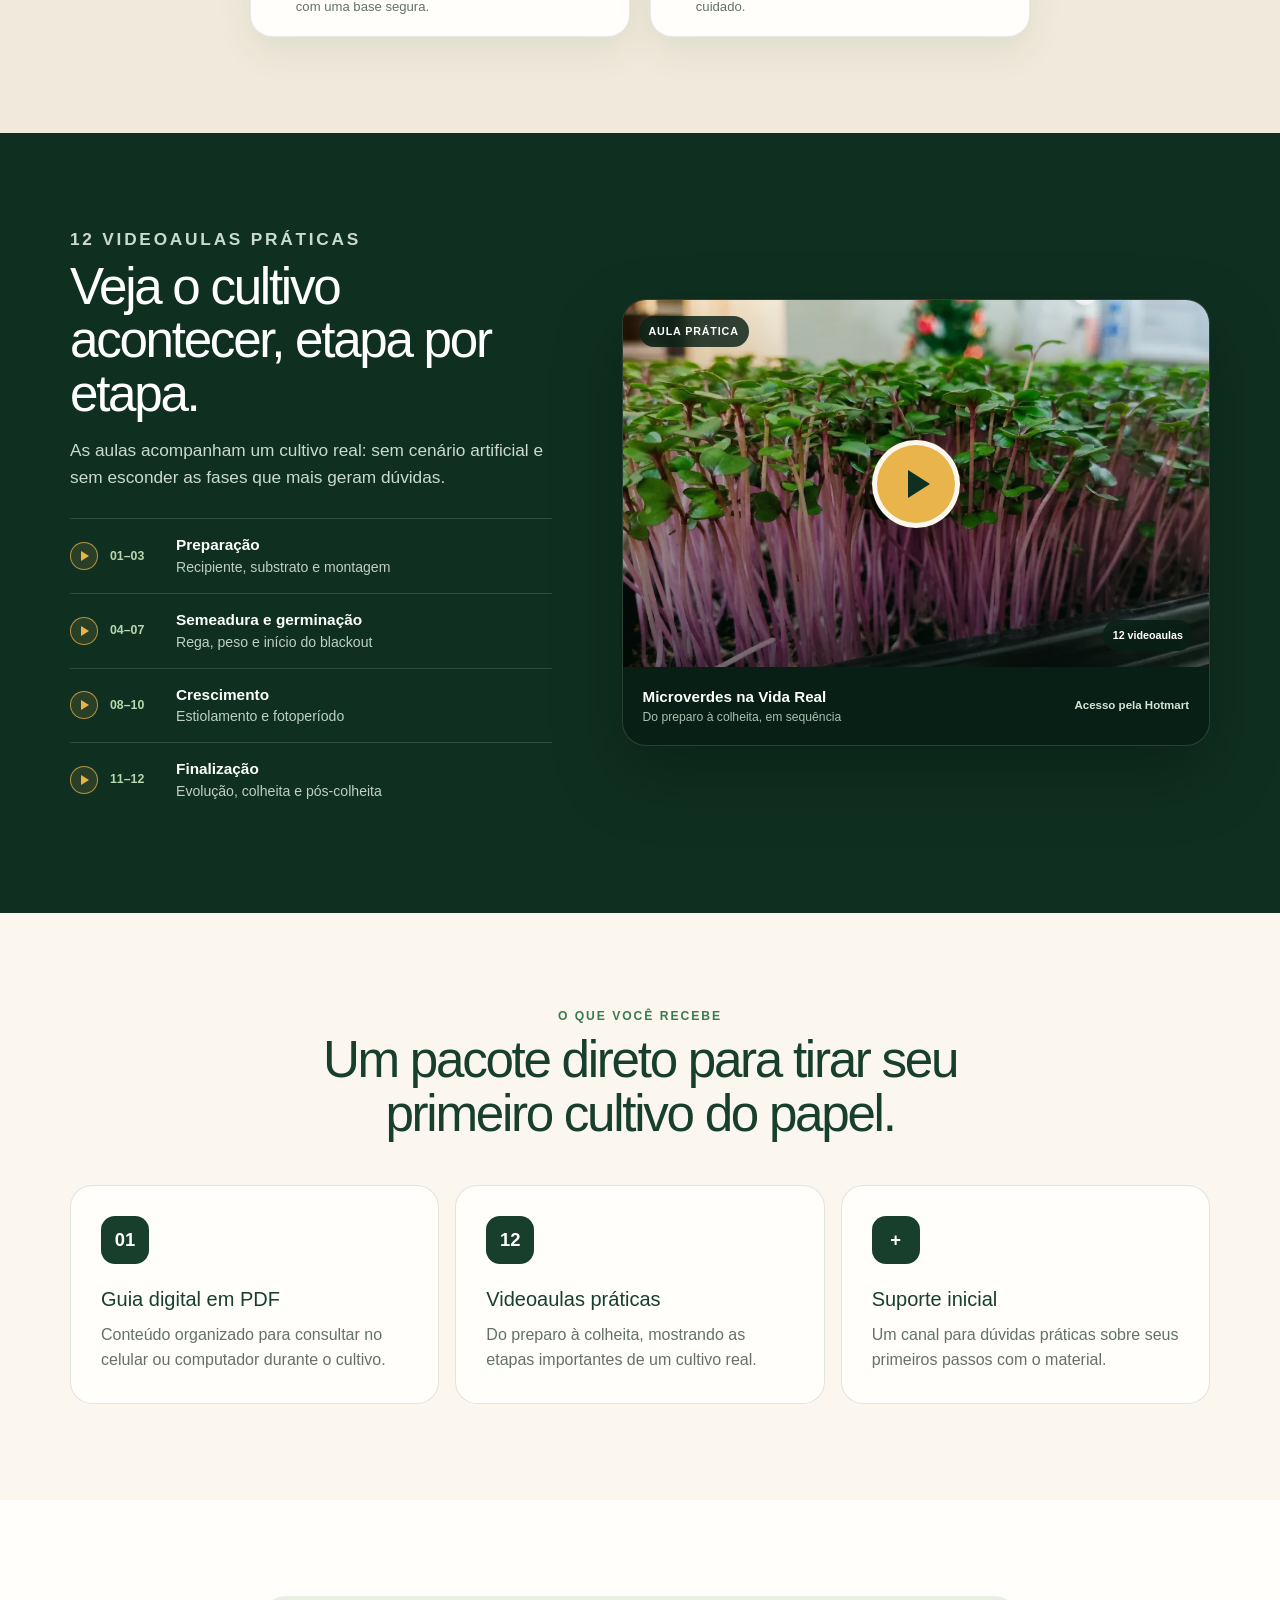
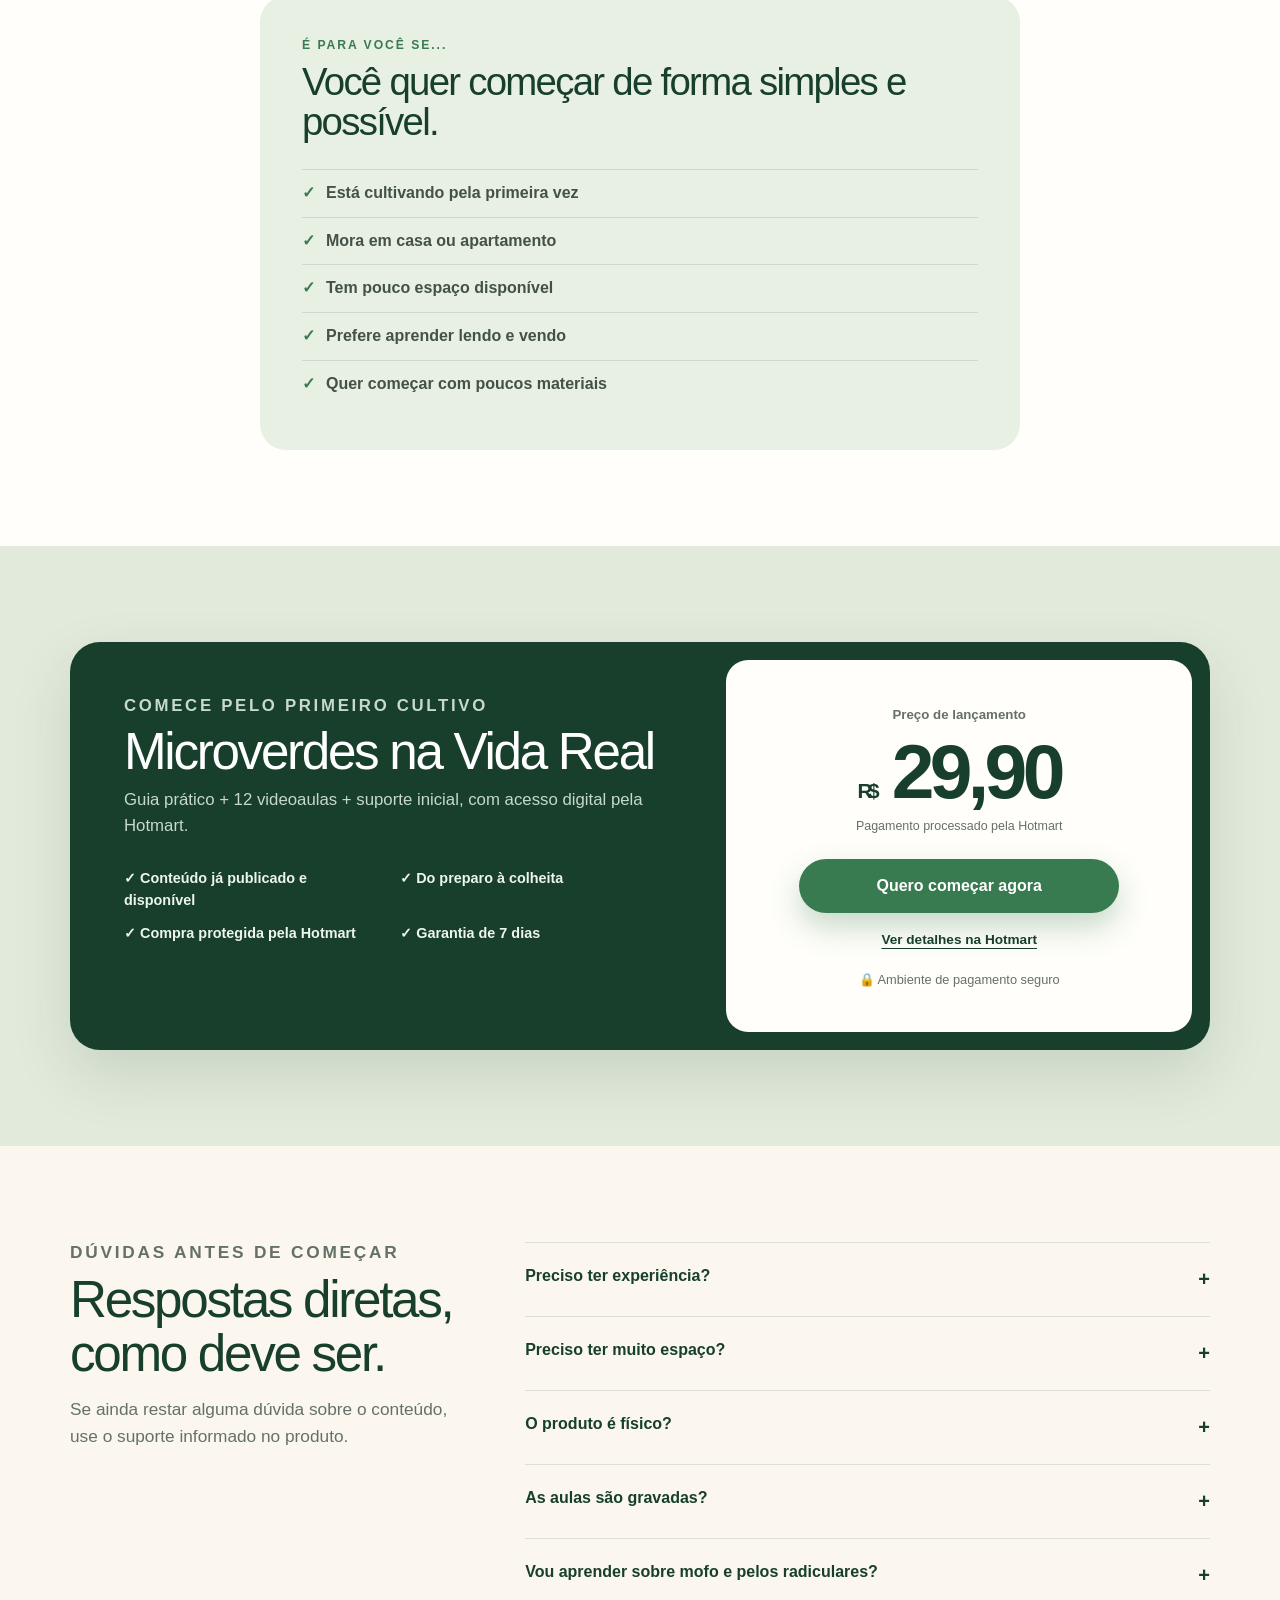
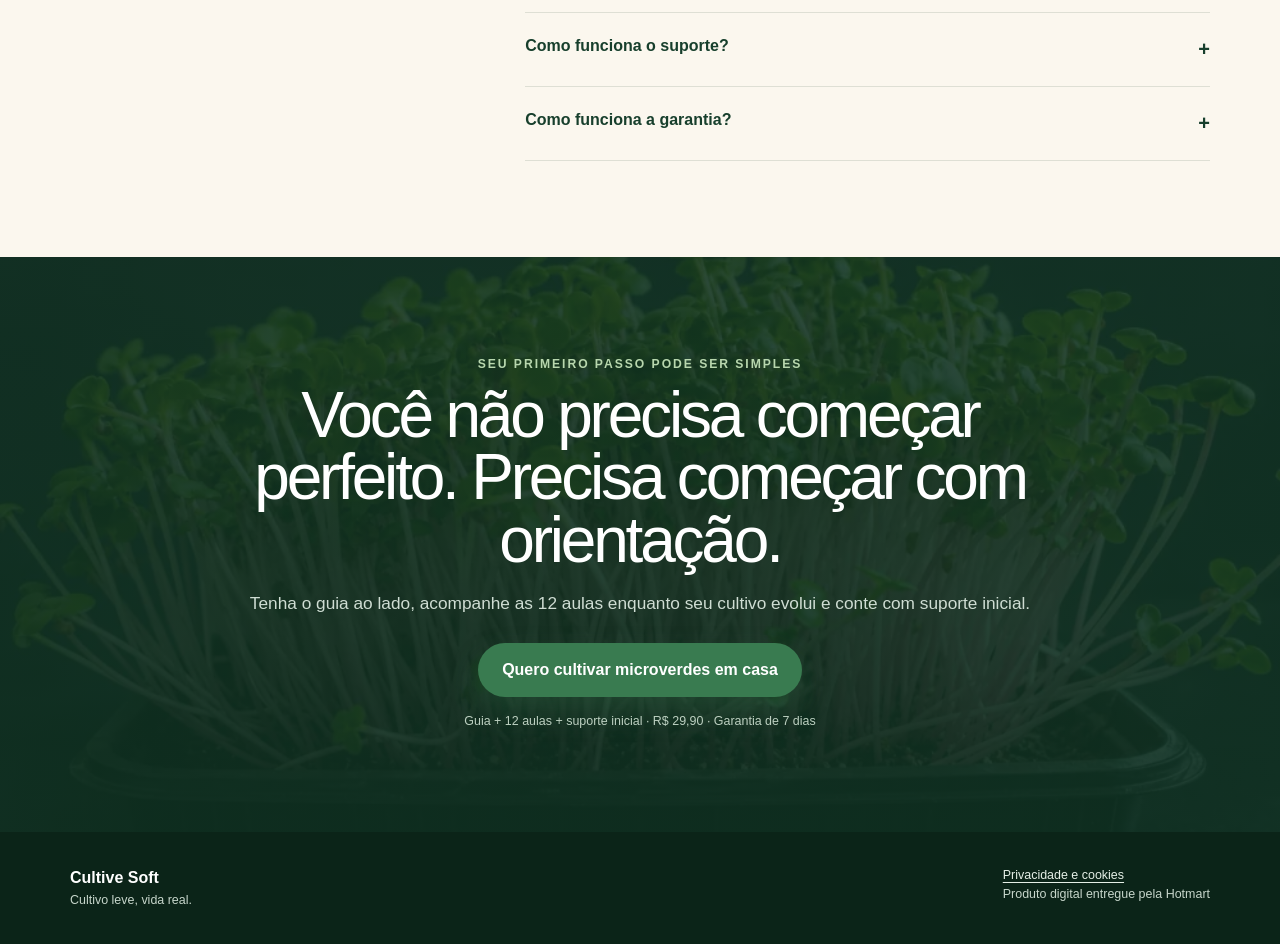
==== commit a792f35a: "Publica nova pagina de vendas em guiapratico" ====
--- a/public/guiapratico/index.html
+++ b/public/guiapratico/index.html
@@ -1,877 +1,163 @@
-<!DOCTYPE html>
-<html lang="pt-BR">
-<head>
-  <meta charset="UTF-8" />
-  <meta name="viewport" content="width=device-width, initial-scale=1.0" />
-  <title>Microverdes na Vida Real — Guia Prático de Microverdes em Casa</title>
-  <meta name="description" content="Aprenda a cultivar microverdes em casa com um guia prático, 12 videoaulas do preparo à colheita e suporte inicial." />
-  <link rel="canonical" href="https://www.cultivesoft.com.br/guiapratico/" />
-  <meta property="og:title" content="Microverdes na Vida Real" />
-  <meta property="og:description" content="Guia prático, 12 videoaulas do preparo à colheita e suporte inicial para começar seu cultivo em casa." />
-  <meta property="og:type" content="website" />
-  <meta property="og:url" content="https://www.cultivesoft.com.br/guiapratico/" />
-  <link rel="preconnect" href="https://connect.facebook.net" crossorigin />
-  <script>
-    (() => {
-      const loadCultivePixel = () => {
+<!DOCTYPE html><html lang="pt-BR"><head><meta charSet="utf-8"/><meta name="viewport" content="width=device-width, initial-scale=1"/><link rel="stylesheet" href="/guiapratico/assets/index-CRuqtkUQ.css" data-rsc-css-href="/guiapratico/assets/index-CRuqtkUQ.css" data-precedence="vite-rsc/importer-resources"/><link rel="modulepreload" href="/guiapratico/assets/layout-segment-context-Db9GFUrR.js" crossorigin=""/><link rel="modulepreload" href="/guiapratico/assets/rolldown-runtime-S-ySWqyJ.js" crossorigin=""/><link rel="modulepreload" href="/guiapratico/assets/index-2EGzViqJ.js" crossorigin=""/><link rel="modulepreload" href="/guiapratico/assets/framework-DjPHiq1u.js" crossorigin=""/><link rel="modulepreload" href="/guiapratico/assets/VideoPreview-Cs6BzHgy.js" crossorigin=""/><title>Microverdes na Vida Real | Guia + 12 videoaulas + suporte inicial</title><meta name="description" content="Aprenda a cultivar microverdes em casa com um guia prático, 12 videoaulas do preparo à colheita e suporte inicial."/><meta name="application-name" content="Cultive Soft"/><meta name="robots" content="noindex, nofollow"/><meta property="og:title" content="Microverdes na Vida Real"/><meta property="og:description" content="Guia prático + 12 videoaulas + suporte inicial para cultivar microverdes em casa."/><meta property="og:type" content="website"/><meta property="og:locale" content="pt_BR"/><meta property="og:image" content="https://www.cultivesoft.com.br/guiapratico/images/microverdes-hero.webp"/><meta property="og:image:width" content="1200"/><meta property="og:image:height" content="675"/><meta property="og:image:alt" content="Microverdes na Vida Real — guia prático, 12 videoaulas e suporte inicial"/><meta name="twitter:card" content="summary_large_image"/><meta name="twitter:title" content="Microverdes na Vida Real"/><meta name="twitter:description" content="Guia prático + 12 videoaulas + suporte inicial para cultivar microverdes em casa."/><meta name="twitter:image" content="https://www.cultivesoft.com.br/guiapratico/images/microverdes-hero.webp"/><meta name="theme-color" content="#173f2c"/><link rel="preconnect" href="https://connect.facebook.net" crossorigin="anonymous"/><script>
+(() => {
+  if (window.__cultivePixelLoaded) return;
+  window.__cultivePixelLoaded = true;
+  const pixelId = '28868319952752371';
+  const local = ['localhost', '127.0.0.1'].includes(location.hostname);
+  if (local) {
+    window.__cultivePixelMockEvents = [];
+    window.fbq = (...args) => window.__cultivePixelMockEvents.push(args);
+  } else {
+    window.fbq = window.fbq || function () {
+      window.fbq.callMethod ? window.fbq.callMethod.apply(window.fbq, arguments) : window.fbq.queue.push(arguments);
+    };
+    if (!window._fbq) window._fbq = window.fbq;
+    window.fbq.push = window.fbq;
+    window.fbq.loaded = true;
+    window.fbq.version = '2.0';
+    window.fbq.queue = [];
+    const script = document.createElement('script');
+    script.async = true;
+    script.src = 'https://connect.facebook.net/pt_BR/fbevents.js';
+    document.head.appendChild(script);
+  }
+  window.fbq('init', pixelId);
+  window.__cultivePageViewCount = (window.__cultivePageViewCount || 0) + 1;
+  document.documentElement.dataset.pixelPageviews = String(window.__cultivePageViewCount);
+  window.fbq('track', 'PageView');
+})();</script><script>self.__VINEXT_RSC_PARAMS__={}</script><script>self.__VINEXT_RSC_NAV__={"pathname":"/","searchParams":[]}</script><link rel="modulepreload" href="/guiapratico/assets/index-2EGzViqJ.js" />
+</head><body><header class="site-header"><div class="shell header-inner"><a class="brand" href="#inicio" data-track="NavigationClick"><span class="brand-mark" aria-hidden="true">↟</span><span>Cultive Soft<small>Cultivo leve, vida real</small></span></a><a class="header-cta" href="#como-funciona" data-track="HeroLearnMore">Conhecer o guia</a></div></header><main id="inicio"><section class="hero"><div class="shell hero-grid"><div class="hero-copy"><p class="eyebrow">GUIA DIGITAL + 12 VIDEOAULAS REAIS + SUPORTE INICIAL</p><h1>Cultive microverdes em casa</h1><p class="hero-lead">Descubra o que comprar, como semear, quando regar e o momento certo de colher. Consulte o guia, acompanhe cada etapa em 12 aulas gravadas com um cultivo real e conte com suporte inicial.</p><a class="button button-primary button-wide" href="#como-funciona" data-track="HeroLearnMore">Quero ver como funciona</a><div class="micro-trust"><span>✓ Do zero à primeira colheita</span><span>✓ Garantia de 7 dias</span></div></div><figure class="hero-visual"><picture><source media="(max-width: 620px)" srcSet="/guiapratico/images/hero-oferta-mobile-v2.webp"/><img src="/guiapratico/images/hero-oferta.webp" width="1200" height="630" alt="Microverdes na Vida Real — guia prático, 12 videoaulas e suporte inicial" fetchPriority="high" decoding="async"/></picture><figcaption class="hero-support"><span aria-hidden="true">✦</span><div><b>Suporte inicial incluído</b><small>Orientação para seus primeiros passos</small></div></figcaption></figure></div><div class="shell proof-bar" aria-label="Informações do produto"><div><strong>Pacote completo</strong><span>1 guia + 12 aulas + suporte inicial</span></div><div><strong>Do preparo à colheita</strong><span>Sequência completa</span></div><div><strong>Entrega pela Hotmart</strong><span>Conteúdo já publicado</span></div></div></section><section class="section section-cream"><div class="shell narrow center section-intro"><p class="eyebrow">COMEÇAR NÃO PRECISA SER CONFUSO</p><h2>Se você trava antes mesmo de semear, este guia foi feito para você.</h2><p>O maior desafio de quem começa não é falta de vontade. É juntar informações soltas e ainda não saber se está fazendo certo.</p></div></section><section class="section solution-section" id="como-funciona"><div class="shell split-grid"><figure class="video-player" aria-label="Prévia da evolução real de um cultivo de microverdes"><div class="video-screen"><video data-src="/guiapratico/videos/evolucao-microverdes.mp4" poster="/guiapratico/images/capa-evolucao-microverdes.webp" preload="metadata" playsInline="" muted="" loop="" width="720" height="720" aria-label="Evolução dos microverdes depois do fotoperíodo até quatro dias depois"></video><button class="video-start-hitbox" type="button" aria-label="Reproduzir vídeo de seis segundos sobre a evolução do cultivo"></button></div><figcaption><div><b>Evolução de um cultivo real</b><span>Do fotoperíodo até quatro dias depois</span></div><span class="player-status">Prévia • 6 segundos</span></figcaption></figure><div class="solution-copy"><p class="eyebrow eyebrow-light">UM CAMINHO VISUAL E PRÁTICO</p><h2>Leia quando precisar. Assista para entender. Cultive com mais segurança.</h2><p>O guia organiza as decisões importantes. As videoaulas mostram as etapas acontecendo em um cultivo real. Você não fica apenas com a teoria.</p><ul class="check-list"><li><span>✓</span> Materiais e recipientes para começar</li><li><span>✓</span> Substrato, semeadura e primeira rega</li><li><span>✓</span> Germinação, blackout e fotoperíodo</li><li><span>✓</span> Colheita, armazenamento e problemas comuns</li></ul><a class="text-link" href="#por-dentro" data-track="ViewGuideContents">Ver o que existe dentro do material ↓</a></div></div></section><section class="section" id="por-dentro"><div class="shell guide-grid"><figure class="cover-wrap"><div class="cover-shadow" aria-hidden="true"></div><img src="/guiapratico/images/capa-guia.webp" width="560" height="789" alt="Capa oficial do Guia Prático para Iniciantes — Microverdes na Vida Real" loading="lazy" decoding="async"/></figure><div class="guide-copy"><p class="eyebrow">SEU GUIA DE CONSULTA</p><h2>As orientações importantes reunidas em uma sequência que faz sentido.</h2><p>Em vez de procurar respostas diferentes a cada etapa, você acompanha uma linha clara do preparo até o pós-colheita.</p><div class="feature-list"><div><b>Preparação</b><span>Materiais, recipiente e substrato.</span></div><div><b>Condução</b><span>Rega, blackout, luz e observação.</span></div><div><b>Segurança</b><span>Mofo, pelos radiculares e sinais do cultivo.</span></div><div><b>Finalização</b><span>Colheita, conservação e uso no dia a dia.</span></div></div><a class="button button-dark" href="https://pay.hotmart.com/A106618665X" data-hotmart="true" data-event="ClickBuyButton">Quero o guia, as 12 aulas e o suporte</a></div></div></section><section class="section steps-section"><div class="shell section-intro center narrow"><p class="eyebrow">POR DENTRO DO PASSO A PASSO</p><h2>Você vê o processo — não recebe apenas uma lista de instruções.</h2><p>Imagens reais ajudam a comparar cada etapa com o que está acontecendo no seu cultivo.</p></div><div class="shell steps-grid"><article class="step-card"><div class="step-image"><img src="/guiapratico/images/aula-preparo.webp" width="600" height="800" alt="Prévia real da etapa: Preparar" loading="lazy" decoding="async"/></div><div class="step-copy"><span>01</span><div><h3>Preparar</h3><p>Organize o recipiente e o substrato para começar com uma base segura.</p></div></div></article><article class="step-card"><div class="step-image"><img src="/guiapratico/images/aula-colheita.webp" width="600" height="800" alt="Prévia real da etapa: Colher" loading="lazy" decoding="async"/></div><div class="step-copy"><span>02</span><div><h3>Colher</h3><p>Reconheça o ponto de colheita e armazene com mais cuidado.</p></div></div></article></div></section><section class="section lessons-section"><div class="shell lessons-grid"><div class="lessons-copy"><p class="eyebrow eyebrow-light">12 VIDEOAULAS PRÁTICAS</p><h2>Veja o cultivo acontecer, etapa por etapa.</h2><p>As aulas acompanham um cultivo real: sem cenário artificial e sem esconder as fases que mais geram dúvidas.</p><div class="lesson-timeline"><div><span class="lesson-play" aria-hidden="true"><i></i></span><span class="lesson-range">01–03</span><p><b>Preparação</b>Recipiente, substrato e montagem</p></div><div><span class="lesson-play" aria-hidden="true"><i></i></span><span class="lesson-range">04–07</span><p><b>Semeadura e germinação</b>Rega, peso e início do blackout</p></div><div><span class="lesson-play" aria-hidden="true"><i></i></span><span class="lesson-range">08–10</span><p><b>Crescimento</b>Estiolamento e fotoperíodo</p></div><div><span class="lesson-play" aria-hidden="true"><i></i></span><span class="lesson-range">11–12</span><p><b>Finalização</b>Evolução, colheita e pós-colheita</p></div></div></div><figure class="video-player" aria-label="Prévia visual das 12 videoaulas práticas"><div class="video-screen video-screen-wide"><img src="/guiapratico/images/microverdes-hero.webp" width="1200" height="675" alt="Prévia das videoaulas com microverdes reais cultivados em casa" loading="lazy" decoding="async"/><span class="video-kicker">AULA PRÁTICA</span><span class="video-play" aria-hidden="true"><i></i></span><span class="video-duration">12 videoaulas</span></div><figcaption><div><b>Microverdes na Vida Real</b><span>Do preparo à colheita, em sequência</span></div><span class="player-status">Acesso pela Hotmart</span></figcaption></figure></div></section><section class="section included-section"><div class="shell section-intro center narrow"><p class="eyebrow">O QUE VOCÊ RECEBE</p><h2>Um pacote direto para tirar seu primeiro cultivo do papel.</h2></div><div class="shell included-grid"><article><span class="included-number">01</span><h3>Guia digital em PDF</h3><p>Conteúdo organizado para consultar no celular ou computador durante o cultivo.</p></article><article><span class="included-number">12</span><h3>Videoaulas práticas</h3><p>Do preparo à colheita, mostrando as etapas importantes de um cultivo real.</p></article><article><span class="included-number">+</span><h3>Suporte inicial</h3><p>Um canal para dúvidas práticas sobre seus primeiros passos com o material.</p></article></div></section><section class="section fit-section"><div class="shell fit-grid fit-grid-single"><div class="fit-card fit-yes"><p class="eyebrow">É PARA VOCÊ SE...</p><h2>Você quer começar de forma simples e possível.</h2><ul><li>Está cultivando pela primeira vez</li><li>Mora em casa ou apartamento</li><li>Tem pouco espaço disponível</li><li>Prefere aprender lendo e vendo</li><li>Quer começar com poucos materiais</li></ul></div></div></section><section class="section offer-section" id="oferta"><div class="shell offer-card"><div class="offer-copy"><p class="eyebrow eyebrow-light">COMECE PELO PRIMEIRO CULTIVO</p><h2>Microverdes na Vida Real</h2><p>Guia prático + 12 videoaulas + suporte inicial, com acesso digital pela Hotmart.</p><ul class="offer-list"><li>✓ Conteúdo já publicado e disponível</li><li>✓ Do preparo à colheita</li><li>✓ Compra protegida pela Hotmart</li><li>✓ Garantia de 7 dias</li></ul></div><div class="price-card"><span>Preço de lançamento</span><strong><small>R$</small> 29,90</strong><p>Pagamento processado pela Hotmart</p><a class="button button-primary button-wide" href="https://pay.hotmart.com/A106618665X" data-hotmart="true" data-event="ClickBuyButton">Quero começar agora</a><a class="details-link" href="https://go.hotmart.com/A106618665X?dp=1" data-hotmart="true" data-event="ViewHotmartDetails">Ver detalhes na Hotmart</a><small class="secure-note">🔒 Ambiente de pagamento seguro</small></div></div></section><section class="section faq-section"><div class="shell faq-grid"><div class="faq-heading"><p class="eyebrow">DÚVIDAS ANTES DE COMEÇAR</p><h2>Respostas diretas, como deve ser.</h2><p>Se ainda restar alguma dúvida sobre o conteúdo, use o suporte informado no produto.</p></div><div class="faq-list"><details><summary>Preciso ter experiência?<span aria-hidden="true">+</span></summary><p>Não. O guia e as aulas foram organizados para quem está começando e precisa entender a sequência completa do cultivo.</p></details><details><summary>Preciso ter muito espaço?<span aria-hidden="true">+</span></summary><p>Não. A proposta é começar em casa com recipientes pequenos e adaptar o cultivo ao espaço disponível.</p></details><details><summary>O produto é físico?<span aria-hidden="true">+</span></summary><p>Não. É um produto digital: um guia em PDF, 12 videoaulas e suporte inicial, com acesso pela Hotmart após a confirmação do pagamento.</p></details><details><summary>As aulas são gravadas?<span aria-hidden="true">+</span></summary><p>Sim. São 12 videoaulas práticas que acompanham as etapas de um cultivo real, do preparo à colheita.</p></details><details><summary>Vou aprender sobre mofo e pelos radiculares?<span aria-hidden="true">+</span></summary><p>Sim. O material explica os sinais que costumam gerar confusão e os cuidados que ajudam a prevenir problemas.</p></details><details><summary>Como funciona o suporte?<span aria-hidden="true">+</span></summary><p>O produto inclui suporte inicial para dúvidas práticas. O canal informado no conteúdo é cultivesoft@gmail.com.br.</p></details><details><summary>Como funciona a garantia?<span aria-hidden="true">+</span></summary><p>A compra tem garantia de 7 dias e é processada pela Hotmart. As condições também aparecem no checkout.</p></details></div></div></section><section class="final-section"><div class="shell final-inner"><p class="eyebrow eyebrow-light">SEU PRIMEIRO PASSO PODE SER SIMPLES</p><h2>Você não precisa começar perfeito. Precisa começar com orientação.</h2><p>Tenha o guia ao lado, acompanhe as 12 aulas enquanto seu cultivo evolui e conte com suporte inicial.</p><a class="button button-primary" href="https://pay.hotmart.com/A106618665X" data-hotmart="true" data-event="ClickBuyButton">Quero cultivar microverdes em casa</a><span>Guia + 12 aulas + suporte inicial · R$ 29,90 · Garantia de 7 dias</span></div></section></main><footer><div class="shell footer-inner"><div><b>Cultive Soft</b><span>Cultivo leve, vida real.</span></div><div><a href="https://www.cultivesoft.com.br/privacidade.html" data-track="PrivacyLink">Privacidade e cookies</a><span>Produto digital entregue pela Hotmart</span></div></div></footer><a class="mobile-cta" href="https://pay.hotmart.com/A106618665X" data-hotmart="true" data-event="ClickBuyButton"><span><small>Guia + 12 aulas + suporte</small><b>R$ 29,90</b></span><strong>Começar agora</strong></a><script async="">
+(() => {
+  const init = () => {
+  const product = { id: 'A106618665X', name: 'Microverdes na Vida Real', value: 29.90, currency: 'BRL' };
+  const keys = ['utm_source','utm_medium','utm_campaign','utm_content','utm_term','utm_id','fbclid','src','sck'];
+  const params = new URLSearchParams(location.search);
+  let attribution = {};
+  try { attribution = JSON.parse(localStorage.getItem('cultive_attribution') || '{}'); } catch (_) {}
+  keys.forEach((key) => { const value = params.get(key); if (value) attribution[key] = value; });
+  try { localStorage.setItem('cultive_attribution', JSON.stringify(attribution)); } catch (_) {}
 
-      if (window.__cultivePixelLoaded) return;
-      window.__cultivePixelLoaded = true;
-      document.documentElement.dataset.pixelConsent = 'active';
-      const pixelId = '28868319952752371';
-      const isLocalPreview = ['localhost', '127.0.0.1'].includes(window.location.hostname);
+  let sessionId = '';
+  try {
+    sessionId = sessionStorage.getItem('cultive_session_id') || crypto.randomUUID();
+    sessionStorage.setItem('cultive_session_id', sessionId);
+  } catch (_) { sessionId = String(Date.now()); }
+  const startedAt = Date.now();
 
-      if (isLocalPreview) {
-        window.__cultivePixelMockEvents = [];
-        window.fbq = (...args) => window.__cultivePixelMockEvents.push(args);
-      } else {
-        window.fbq = window.fbq || function () {
-          window.fbq.callMethod ? window.fbq.callMethod.apply(window.fbq, arguments) : window.fbq.queue.push(arguments);
-        };
-        if (!window._fbq) window._fbq = window.fbq;
-        window.fbq.push = window.fbq;
-        window.fbq.loaded = true;
-        window.fbq.version = '2.0';
-        window.fbq.queue = [];
+  const context = (extra = {}) => ({
+    content_name: product.name,
+    content_ids: [product.id],
+    content_type: 'product',
+    value: product.value,
+    currency: product.currency,
+    page_path: location.pathname,
+    page_title: document.title,
+    session_id: sessionId,
+    viewport_width: innerWidth,
+    ...attribution,
+    ...extra
+  });
+  const track = (name, extra = {}) => {
+    const payload = context(extra);
+    window.dataLayer = window.dataLayer || [];
+    window.dataLayer.push({ event: 'cultive_event', cultive_event_name: name, ...payload });
+    if (window.fbq) window.fbq('trackCustom', name, payload);
+  };
 
-        const script = document.createElement('script');
-        script.async = true;
-        script.src = 'https://connect.facebook.net/pt_BR/fbevents.js';
-        document.head.appendChild(script);
+  if (window.fbq) {
+    window.fbq('track', 'ViewContent', context({ content_category: 'pagina_de_vendas' }));
+    document.documentElement.dataset.viewContent = 'sent';
+  }
+  window.dataLayer = window.dataLayer || [];
+  window.dataLayer.push({ event: 'view_content', ...context({ content_category: 'pagina_de_vendas' }) });
+  document.addEventListener('cultive:track', (event) => {
+    const detail = event.detail || {};
+    if (detail.name) track(detail.name, detail);
+  });
+
+  document.querySelectorAll('a[data-hotmart]').forEach((link, index) => {
+    const target = new URL(link.href);
+    Object.entries(attribution).forEach(([key, value]) => target.searchParams.set(key, value));
+    link.href = target.toString();
+    link.addEventListener('click', () => {
+      const details = {
+        cta_index: index + 1,
+        cta_text: link.textContent.trim().replace(/\s+/g, ' ').slice(0, 80),
+        destination: target.hostname
+      };
+      track(link.dataset.event || 'ClickBuyButton', details);
+      if (link.dataset.event === 'ClickBuyButton' && window.fbq) {
+        window.fbq('track', 'InitiateCheckout', context(details));
       }
+    });
+  });
 
-      window.fbq('init', pixelId);
-      window.fbq('track', 'PageView');
-      document.dispatchEvent(new Event('cultive:pixel-ready'));
+  document.querySelectorAll('a[data-track]').forEach((link) => {
+    link.addEventListener('click', () => track(link.dataset.track || 'NavigationClick', {
+      link_text: link.textContent.trim().replace(/\s+/g, ' ').slice(0, 80),
+      link_target: link.getAttribute('href') || ''
+    }));
+  });
 
-      };
-      ['pointerdown', 'touchstart', 'keydown', 'scroll'].forEach((eventName) =>
-        window.addEventListener(eventName, loadCultivePixel, { once: true, passive: true })
-      );
-      window.addEventListener('load', () => window.setTimeout(loadCultivePixel, 5000), { once: true });
-    })();
-  </script>
-  <style>
-    :root {
-      --dark: #183d2a;
-      --green: #3f7a52;
-      --green-2: #6fa378;
-      --soft: #e7f1e4;
-      --soft-2: #f4efe5;
-      --cream: #fffaf1;
-      --white: #ffffff;
-      --text: #26362c;
-      --muted: #667469;
-      --warning: #f2d59b;
-      --shadow: 0 18px 50px rgba(24,61,42,.13);
-      --shadow-soft: 0 10px 26px rgba(24,61,42,.09);
-      --radius: 26px;
-    }
+  let viewed = false;
+  const landingView = () => {
+    if (viewed || document.visibilityState !== 'visible') return;
+    viewed = true;
+    track('LandingPageView', { visible_seconds: 2, referrer_host: document.referrer ? new URL(document.referrer).hostname : 'direct' });
+  };
+  setTimeout(landingView, 2000);
+  document.addEventListener('visibilitychange', () => document.visibilityState === 'visible' && setTimeout(landingView, 2000));
 
-    * { box-sizing: border-box; margin: 0; padding: 0; }
-    html { scroll-behavior: smooth; }
-    body {
-      font-family: Arial, Helvetica, sans-serif;
-      color: var(--text);
-      background: var(--cream);
-      line-height: 1.58;
-    }
-    img { max-width: 100%; display: block; }
-    a { color: inherit; text-decoration: none; }
-    .container { width: min(1130px, 92%); margin: 0 auto; }
-    .section { padding: 86px 0; }
-    .center { text-align: center; }
+  let engaged = false;
+  const engagement = (trigger) => {
+    if (engaged) return;
+    engaged = true;
+    track('LandingPageEngaged', { engagement_trigger: trigger });
+  };
+  [10, 30, 60].forEach((seconds) => setTimeout(() => {
+    track('TimeOnPage', { elapsed_seconds: seconds });
+    if (seconds === 10) engagement('10_seconds');
+  }, seconds * 1000));
 
-    .topbar {
-      position: sticky; top: 0; z-index: 20;
-      background: rgba(255,250,241,.94);
-      backdrop-filter: blur(12px);
-      border-bottom: 1px solid rgba(24,61,42,.08);
-      padding: 14px 0;
-    }
-    .topbar-inner {
-      display: flex; align-items: center; justify-content: space-between; gap: 18px;
-    }
-    .brand {
-      display:flex; align-items:center; gap:8px;
-      font-weight: 900; color: var(--dark); letter-spacing: .01em;
-    }
-    .nav-cta {
-      display:flex; align-items:center; gap:10px; flex-wrap: wrap;
-    }
-    .mini-link { font-weight: 700; color: var(--muted); font-size: .94rem; }
+  const scrollPoints = new Set();
+  addEventListener('scroll', () => {
+    const available = document.documentElement.scrollHeight - innerHeight;
+    const depth = available > 0 ? Math.round((scrollY / available) * 100) : 0;
+    [25, 50, 75, 90].forEach((point) => {
+      if (depth >= point && !scrollPoints.has(point)) {
+        scrollPoints.add(point);
+        track('ScrollDepth', { scroll_percent: point });
+        if (point === 50) engagement('50_percent_scroll');
+      }
+    });
+    document.documentElement.classList.toggle('show-mobile-cta', scrollY > innerHeight * 0.72);
+  }, { passive: true });
 
-    .btn {
-      display: inline-flex; align-items:center; justify-content:center; gap:8px;
-      padding: 16px 26px; border-radius: 999px;
-      background: var(--green); color: #fff;
-      font-weight: 900; box-shadow: 0 12px 26px rgba(63,122,82,.25);
-      transition: transform .15s ease, box-shadow .15s ease, background .15s ease;
-      border: none; cursor: pointer;
-    }
-    .btn:hover { transform: translateY(-2px); box-shadow: 0 16px 34px rgba(63,122,82,.30); background: #356c47; }
-    .btn.light { background: #fff; color: var(--dark); box-shadow: none; border: 1px solid rgba(24,61,42,.12); }
-    .btn.big { padding: 18px 32px; font-size: 1.06rem; }
-    .offer-links { display:flex; align-items:center; gap:18px; flex-wrap:wrap; margin-top: 20px; }
-    .offer-details-link {
-      display: inline-flex;
-      align-items: center;
-      justify-content: center;
-      padding: 16px 24px;
-      border: 2px solid rgba(255,255,255,.78);
-      border-radius: 999px;
-      color: #fff;
-      font-weight: 900;
-      background: rgba(255,255,255,.10);
-      transition: transform .15s ease, background .15s ease, border-color .15s ease;
-    }
-    .offer-details-link:hover {
-      transform: translateY(-2px);
-      background: rgba(255,255,255,.20);
-      border-color: #fff;
-    }
+  if ('IntersectionObserver' in window) {
+    const seenSections = new Set();
+    const sectionObserver = new IntersectionObserver((entries) => entries.forEach((entry) => {
+      if (!entry.isIntersecting || seenSections.has(entry.target)) return;
+      seenSections.add(entry.target);
+      const heading = entry.target.querySelector('h1,h2');
+      track('SectionView', {
+        section_id: entry.target.id || 'section_' + (Array.from(document.querySelectorAll('main section')).indexOf(entry.target) + 1),
+        section_title: heading ? heading.textContent.trim().slice(0, 100) : ''
+      });
+    }), { threshold: 0.35 });
+    document.querySelectorAll('main section').forEach((section) => sectionObserver.observe(section));
+  }
 
-    .hero {
-      padding: 74px 0 88px;
-      background:
-        radial-gradient(circle at 82% 10%, rgba(111,163,120,.24), transparent 32%),
-        radial-gradient(circle at 18% 88%, rgba(242,213,155,.32), transparent 32%),
-        linear-gradient(135deg, #fffaf1 0%, #f3ede1 100%);
-      overflow: hidden;
-    }
-    .hero-grid {
-      display: grid; grid-template-columns: 1.04fr .96fr; gap: 58px; align-items:center;
-    }
-    .eyebrow {
-      display:inline-flex; align-items:center; gap:8px;
-      background: var(--soft); color: var(--dark);
-      padding: 9px 15px; border-radius:999px;
-      font-weight:900; font-size:.92rem; margin-bottom:18px;
-    }
-    h1 {
-      color: var(--dark);
-      font-size: clamp(2.35rem, 5.4vw, 4.75rem);
-      line-height: 1.02; letter-spacing: -.045em;
-      margin-bottom: 22px;
-    }
-    .hero-sub {
-      font-size: clamp(1.08rem, 2vw, 1.35rem);
-      color: var(--muted); max-width: 680px; margin-bottom: 28px;
-    }
-    .hero-actions { display:flex; gap:14px; flex-wrap:wrap; margin-bottom: 20px; }
-    .proof-row { display:flex; gap:10px; flex-wrap:wrap; margin-top: 18px; }
-    .proof-pill {
-      background: rgba(255,255,255,.72);
-      border: 1px solid rgba(24,61,42,.09);
-      padding: 9px 13px; border-radius: 999px;
-      color: var(--dark); font-weight: 700; font-size:.92rem;
-    }
+  document.querySelectorAll('.faq-list details').forEach((item, index) => {
+    item.addEventListener('toggle', () => {
+      if (!item.open) return;
+      track('FaqOpen', { faq_index: index + 1, faq_question: item.querySelector('summary')?.textContent.trim().slice(0, 100) || '' });
+    });
+  });
 
-    .mock-area { position: relative; }
-    .mock-card {
-      background: rgba(255,255,255,.72);
-      border: 1px solid rgba(24,61,42,.10);
-      border-radius: 38px;
-      padding: 24px;
-      box-shadow: var(--shadow);
-      transform: rotate(1deg);
-    }
-    .mock-card img { border-radius: 24px; box-shadow: var(--shadow-soft); }
-    .floating-card {
-      position:absolute; left:-28px; bottom:32px;
-      background:#fff; border-radius: 20px;
-      padding: 16px 18px;
-      box-shadow: var(--shadow);
-      max-width: 238px;
-      border:1px solid rgba(24,61,42,.08);
-    }
-    .floating-card strong { color: var(--dark); display:block; margin-bottom:4px; }
-    .floating-card span { color: var(--muted); font-size:.92rem; }
-
-    .section-head {
-      text-align:center; max-width: 780px; margin: 0 auto 44px;
-    }
-    .section-head h2 {
-      color: var(--dark); font-size: clamp(1.9rem, 3.2vw, 3rem);
-      line-height: 1.12; letter-spacing: -.03em; margin-bottom: 12px;
-    }
-    .section-head p { color: var(--muted); font-size: 1.08rem; }
-
-    .two-col {
-      display:grid; grid-template-columns: 1fr 1fr; gap: 42px; align-items:center;
-    }
-    .content-card {
-      background: #fff; border-radius: var(--radius);
-      padding: 38px; box-shadow: var(--shadow-soft);
-      border: 1px solid rgba(24,61,42,.08);
-    }
-    .content-card h2, .content-card h3 { color: var(--dark); line-height:1.15; }
-    .content-card h2 { font-size: clamp(1.8rem, 3vw, 2.7rem); margin-bottom: 16px; }
-    .content-card p + p { margin-top: 14px; }
-    .rounded-img { border-radius: 28px; box-shadow: var(--shadow); border: 1px solid rgba(24,61,42,.09); }
-
-    .pain-grid {
-      display:grid; grid-template-columns: repeat(3,1fr); gap:18px; margin-top: 26px;
-    }
-    .pain-card {
-      background: #fff; padding: 22px; border-radius: 22px; border:1px solid rgba(24,61,42,.08); box-shadow: var(--shadow-soft);
-    }
-    .pain-card span { font-size:1.8rem; display:block; margin-bottom:8px; }
-    .pain-card h3 { color: var(--dark); margin-bottom:6px; }
-
-    .check-grid {
-      display:grid; grid-template-columns: repeat(2,1fr); gap:16px;
-    }
-    .check-card {
-      display:flex; align-items:flex-start; gap:12px;
-      background:#fff; border-radius:22px; padding:20px;
-      border:1px solid rgba(24,61,42,.08); box-shadow: var(--shadow-soft);
-      font-weight: 700;
-    }
-    .check { color: var(--green); font-weight:900; font-size:1.2rem; flex:0 0 auto; }
-
-    .learn-grid {
-      display:grid; grid-template-columns: repeat(4,1fr); gap:14px;
-    }
-    .learn-card {
-      background:#fff; border-radius:20px; padding:20px;
-      border:1px solid rgba(24,61,42,.08); box-shadow: var(--shadow-soft);
-      font-weight:800; min-height:112px;
-    }
-    .learn-card span { display:block; font-size:1.6rem; margin-bottom:8px; }
-
-    .steps {
-      display:grid; grid-template-columns: repeat(4,1fr); gap:18px;
-    }
-    .step-card {
-      background:#fff; border-radius:24px; overflow:hidden;
-      border:1px solid rgba(24,61,42,.08); box-shadow: var(--shadow-soft);
-    }
-    .step-card img { aspect-ratio: 4/3; object-fit: cover; object-position: 50% 24%; width:100%; }
-    .root-hairs-preview { aspect-ratio: 4/3; object-fit: cover; object-position: 50% 18%; width:100%; }
-
-    .step-card div { padding:18px; }
-    .step-card h3 { color:var(--dark); margin-bottom:6px; }
-
-    .included {
-      background: linear-gradient(180deg, var(--cream) 0%, #ffffff 100%);
-    }
-    .included-grid {
-      display:grid; grid-template-columns: .95fr 1.05fr; gap:42px; align-items:center;
-    }
-    .included-list {
-      display:grid; grid-template-columns: repeat(2,1fr); gap:14px;
-    }
-    .included-item {
-      background:#fff; border-radius:20px; padding:20px;
-      border:1px solid rgba(24,61,42,.08); box-shadow: var(--shadow-soft);
-      font-weight:700;
-    }
-    .included-item span { display:block; font-size:1.55rem; margin-bottom:8px; }
-
-    .value-box {
-      background: var(--dark); color:#fff; border-radius: 34px;
-      padding: 44px; box-shadow: var(--shadow);
-      display:grid; grid-template-columns: 1fr .85fr; gap:32px; align-items:center;
-    }
-    .value-box h2 { font-size: clamp(2rem, 3.5vw, 3rem); line-height:1.12; margin-bottom:12px; }
-    .value-list { display:grid; gap:12px; margin-top:22px; }
-    .value-list div {
-      background: rgba(255,255,255,.11); border:1px solid rgba(255,255,255,.17);
-      padding:14px 16px; border-radius:18px; font-weight:700;
-    }
-
-    .benefits { background: var(--soft); }
-    .benefit-grid {
-      display:grid; grid-template-columns: repeat(3,1fr); gap:18px;
-    }
-    .benefit-card {
-      background:#fff; border-radius:24px; padding:26px;
-      border:1px solid rgba(24,61,42,.08); box-shadow: var(--shadow-soft);
-    }
-    .benefit-card span { font-size:2rem; display:block; margin-bottom:10px; }
-    .benefit-card h3 { color:var(--dark); margin-bottom:8px; }
-
-    .offer {
-      background:
-        radial-gradient(circle at 12% 20%, rgba(255,255,255,.12), transparent 28%),
-        linear-gradient(135deg, #183d2a, #326444);
-      color:#fff;
-    }
-    .offer-wrap {
-      display:grid; grid-template-columns: .9fr 1.1fr; gap:38px; align-items:center;
-    }
-    .offer-panel {
-      background: rgba(255,255,255,.10);
-      border:1px solid rgba(255,255,255,.18);
-      border-radius:34px; padding:38px; box-shadow: 0 24px 60px rgba(0,0,0,.18);
-    }
-    .offer-panel h2 { font-size: clamp(2rem, 4vw, 3.2rem); line-height:1.08; margin-bottom:12px; }
-    .price-label { margin-top:22px; opacity:.86; }
-    .price { font-size: clamp(3.2rem, 6.6vw, 5.6rem); font-weight:900; line-height:1; margin:8px 0; letter-spacing:-.04em; }
-    .after-price { opacity:.9; margin-bottom:22px; }
-    .offer .btn { background:#fffaf1; color:var(--dark); box-shadow:none; }
-    .secure {
-      display:flex; flex-wrap:wrap; gap:10px; margin-top:18px;
-    }
-    .secure span {
-      padding:9px 12px; border-radius:999px; background:rgba(255,255,255,.14);
-      border:1px solid rgba(255,255,255,.18); font-size:.92rem; font-weight:700;
-    }
-
-    .bonus-note {
-      margin-top:22px; background: rgba(242,213,155,.20);
-      border:1px solid rgba(242,213,155,.35);
-      border-radius:20px; padding:18px; font-weight:700;
-    }
-
-    .faq-grid {
-      display:grid; grid-template-columns: repeat(2,1fr); gap:16px;
-    }
-    .faq-item {
-      background:#fff; border-radius:22px; padding:24px; border:1px solid rgba(24,61,42,.08);
-      box-shadow: var(--shadow-soft);
-    }
-    .faq-item h3 { color:var(--dark); margin-bottom:8px; }
-
-    .final {
-      text-align:center; background: var(--soft-2);
-    }
-    .final h2 {
-      color: var(--dark); font-size: clamp(2rem, 3.4vw, 3.2rem);
-      line-height:1.12; margin-bottom:14px;
-    }
-    .final p { max-width: 720px; margin: 0 auto 26px; color:var(--muted); font-size:1.08rem; }
-
-    footer {
-      background: var(--dark); color: rgba(255,255,255,.82);
-      text-align:center; padding: 28px 0; font-size:.95rem;
-    }
-    .footer-links {
-      display:flex; justify-content:center; align-items:center; gap:14px;
-      flex-wrap:wrap; margin-top:8px;
-    }
-    .footer-link {
-      color:#fff; text-decoration:underline; text-underline-offset:3px;
-      background:none; border:0; cursor:pointer; font:inherit;
-    }
-    .cookie-banner {
-      position:fixed; left:18px; right:18px; bottom:18px; z-index:1000;
-      width:min(760px, calc(100% - 36px)); margin:0 auto;
-      background:#fff; color:var(--text); border:1px solid rgba(24,61,42,.16);
-      border-radius:22px; padding:22px; box-shadow:0 24px 70px rgba(24,61,42,.28);
-    }
-    .cookie-banner h2, .cookie-modal h2 { color:var(--dark); margin-bottom:8px; }
-    .cookie-banner p, .cookie-modal p { color:var(--muted); }
-    .cookie-actions {
-      display:flex; gap:10px; flex-wrap:wrap; justify-content:flex-end; margin-top:18px;
-    }
-    .cookie-action {
-      border:1px solid var(--green); border-radius:999px; padding:11px 18px;
-      background:#fff; color:var(--dark); font-weight:800; cursor:pointer;
-    }
-    .cookie-action.primary { background:var(--green); color:#fff; }
-    .cookie-action:hover { background:var(--soft); }
-    .cookie-action.primary:hover { background:#356c47; }
-    .cookie-modal-backdrop {
-      position:fixed; inset:0; z-index:1010; display:grid; place-items:center;
-      background:rgba(17,36,25,.62); padding:18px;
-    }
-    .cookie-modal {
-      width:min(620px, 100%); max-height:90vh; overflow:auto;
-      background:#fff; border-radius:24px; padding:26px; box-shadow:0 30px 80px rgba(0,0,0,.32);
-    }
-    .cookie-option {
-      display:flex; align-items:flex-start; justify-content:space-between; gap:18px;
-      border:1px solid rgba(24,61,42,.12); border-radius:18px; padding:18px; margin-top:16px;
-    }
-    .cookie-option strong { color:var(--dark); display:block; margin-bottom:4px; }
-    .cookie-switch {
-      width:22px; height:22px; accent-color:var(--green); flex:0 0 auto; margin-top:3px;
-    }
-    .cookie-status { color:var(--green); font-weight:800; white-space:nowrap; }
-    .cookie-privacy-link {
-      color:var(--green); text-decoration:underline; text-underline-offset:3px; font-weight:700;
-    }
-    .cookie-banner[hidden], .cookie-modal-backdrop[hidden] { display:none; }
-
-    @media (max-width: 980px) {
-      .hero-grid, .two-col, .included-grid, .value-box, .offer-wrap { grid-template-columns: 1fr; }
-      .learn-grid { grid-template-columns: repeat(2,1fr); }
-      .steps { grid-template-columns: repeat(2,1fr); }
-      .pain-grid, .benefit-grid { grid-template-columns: 1fr; }
-      .floating-card { position: static; margin-top: 16px; max-width: none; }
-      .mock-card { transform: none; }
-    }
-    @media (max-width: 660px) {
-      .section { padding: 64px 0; }
-      .hero { padding: 54px 0 68px; }
-      .topbar-inner { align-items:flex-start; }
-      .mini-link { display:none; }
-      .hero-actions, .nav-cta { width:100%; }
-      .btn { width:100%; }
-      .learn-grid, .steps, .check-grid, .included-list, .faq-grid { grid-template-columns: 1fr; }
-      .content-card, .offer-panel, .value-box { padding: 26px; }
-      h1 { font-size: 2.35rem; }
-      .cookie-actions { justify-content:stretch; }
-      .cookie-action { flex:1 1 100%; }
-    }
-  </style>
-</head>
-<body>
-  <header class="topbar">
-    <div class="container topbar-inner">
-      <div class="brand">Cultive Soft 🌱</div>
-      <div class="nav-cta">
-        <a class="mini-link" href="#conteudo">O que está incluído</a>
-        <a class="mini-link" href="#comprar">Preço</a>
-        <a href="https://pay.hotmart.com/A106618665X" class="btn">Comprar agora</a>
-      </div>
-    </div>
-  </header>
-
-  <main>
-    <section class="hero">
-      <div class="container hero-grid">
-        <div>
-          <div class="eyebrow">Microverdes na Vida Real</div>
-          <h1>Cultive microverdes em casa</h1>
-          <p class="hero-sub"><strong>Guia Prático de Microverdes em Casa:</strong> ebook visual, série prática com 12 videoaulas, do preparo à colheita, e suporte inicial para você começar com mais segurança.</p>
-          <div class="hero-actions">
-            <a href="https://pay.hotmart.com/A106618665X" class="btn big">Quero começar meu cultivo</a>
-            <a href="#previa" class="btn light big">Ver por dentro</a>
-          </div>
-          <div class="proof-row">
-            <div class="proof-pill">Ebook em PDF</div>
-            <div class="proof-pill">12 videoaulas passo a passo</div>
-            <div class="proof-pill">Passo a passo visual</div>
-            <div class="proof-pill">Checklist incluso</div>
-            <div class="proof-pill">Acesso pela Hotmart</div>
-            <div class="proof-pill">Suporte inicial</div>
-          </div>
-        </div>
-        <div class="mock-area">
-          <div class="mock-card">
-            <img src="assets/oferta-principal.webp" alt="Mockup e prévia do Microverdes na Vida Real"  width="900" height="526" fetchpriority="high" decoding="async" />
-          </div>
-          <div class="floating-card">
-            <strong>Comece de forma simples</strong>
-            <span>Sem equipamentos caros e sem experiência anterior.</span>
-          </div>
-        </div>
-      </div>
-    </section>
-
-    <section class="section">
-      <div class="container two-col">
-        <div class="content-card">
-          <h2>Você quer cultivar, mas não sabe por onde começar?</h2>
-          <p>Muita gente acredita que precisa de uma horta grande, estrutura cara ou conhecimento técnico para produzir alimento fresco em casa.</p>
-          <p>Com os microverdes, o começo pode ser mais leve: poucas etapas, materiais simples e um ciclo rápido para você observar o resultado em poucos dias.</p>
-          <div class="hero-actions" style="margin-top:24px;margin-bottom:0;">
-            <a href="https://pay.hotmart.com/A106618665X" class="btn">Começar agora</a>
-          </div>
-        </div>
-        <picture>
-          <source media="(max-width: 660px)" srcset="assets/microverdes-reais-hero-mobile.webp" />
-          <img class="rounded-img" src="assets/microverdes-reais-hero.webp" width="1000" height="563" alt="Microverdes cultivados em bandejas e recipientes simples" decoding="async" fetchpriority="high" />
-        </picture>
-      </div>
-
-      <div class="container pain-grid">
-        <div class="pain-card">
-          <span>🤔</span>
-          <h3>Não sei o que comprar</h3>
-          <p>O guia mostra materiais simples para começar sem exageros.</p>
-        </div>
-        <div class="pain-card">
-          <span>💧</span>
-          <h3>Tenho medo de mofar</h3>
-          <p>Você aprende a observar água, ventilação e sinais do cultivo.</p>
-        </div>
-        <div class="pain-card">
-          <span>✂️</span>
-          <h3>Não sei quando colher</h3>
-          <p>Você entende o ponto ideal e o que observar antes da colheita.</p>
-        </div>
-      </div>
-    </section>
-
-    <section class="section" style="background:var(--soft-2);">
-      <div class="container">
-        <div class="section-head">
-          <h2>Este guia é para você que...</h2>
-          <p>Um material para começar com clareza, sem perfeccionismo e com orientação prática.</p>
-        </div>
-        <div class="check-grid">
-          <div class="check-card"><span class="check">✓</span> Quer cultivar microverdes, mas não sabe por onde começar.</div>
-          <div class="check-card"><span class="check">✓</span> Já tentou e não teve bons resultados.</div>
-          <div class="check-card"><span class="check">✓</span> Acha que precisa de muita estrutura para começar.</div>
-          <div class="check-card"><span class="check">✓</span> Mora em casa ou apartamento e tem pouco espaço.</div>
-          <div class="check-card"><span class="check">✓</span> Busca uma alimentação mais fresca e prática.</div>
-          <div class="check-card"><span class="check">✓</span> Quer uma rotina mais leve, consciente e conectada ao alimento.</div>
-        </div>
-      </div>
-    </section>
-
-    <section class="section" id="conteudo">
-      <div class="container">
-        <div class="section-head">
-          <h2>O que você vai aprender no guia e nos vídeos</h2>
-          <p>O essencial para sair da dúvida, acompanhar um cultivo real do preparo à colheita e começar com mais segurança.</p>
-        </div>
-        <div class="learn-grid">
-          <div class="learn-card"><span>🌱</span>O que são microverdes</div>
-          <div class="learn-card"><span>🧺</span>Quais materiais usar</div>
-          <div class="learn-card"><span>🪴</span>Como preparar o recipiente</div>
-          <div class="learn-card"><span>🌾</span>Como escolher substrato e sementes</div>
-          <div class="learn-card"><span>🤲</span>Como semear sem excesso</div>
-          <div class="learn-card"><span>🌑</span>Como conduzir o blackout</div>
-          <div class="learn-card"><span>☀️</span>Quando levar para a luz</div>
-          <div class="learn-card"><span>💧</span>Como ajustar a rega</div>
-          <div class="learn-card"><span>🔎</span>Como observar sinais do cultivo</div>
-          <div class="learn-card"><span>⚠️</span>Como evitar erros comuns</div>
-          <div class="learn-card"><span>✂️</span>Como colher e armazenar</div>
-          <div class="learn-card"><span>📝</span>Como registrar seus resultados</div>
-        </div>
-      </div>
-    </section>
-
-    <section class="section" id="previa" style="background:var(--soft-2);">
-      <div class="container">
-        <div class="section-head">
-          <h2>Por dentro do guia</h2>
-          <p>O conteúdo é visual, direto e feito para acompanhar seus primeiros passos.</p>
-        </div>
-        <div class="steps">
-          <div class="step-card">
-            <img src="assets/passo-1-preparar.webp" alt="Passo a passo para preparar recipiente" loading="lazy" decoding="async" />
-            <div>
-              <h3>Preparar</h3>
-              <p>Entenda como organizar o recipiente e evitar acúmulo de água.</p>
-            </div>
-          </div>
-          <div class="step-card">
-            <img src="assets/passos-4-5-semear-regar.webp" alt="Passo a passo de semeadura" loading="lazy" decoding="async" />
-            <div>
-              <h3>Semear</h3>
-              <p>Aprenda a distribuir as sementes de forma mais uniforme.</p>
-            </div>
-          </div>
-          <div class="step-card">
-            <img src="assets/passos-6-7-peso-blackout.webp" alt="Passo a passo de blackout" loading="lazy" decoding="async" />
-            <div>
-              <h3>Observar</h3>
-              <p>Saiba o que acontece no blackout e quando levar para a luz.</p>
-            </div>
-          </div>
-          <div class="step-card">
-            <img src="assets/passos-10-11-colher-armazenar.webp" alt="Passo a passo de colheita e armazenamento" loading="lazy" decoding="async" />
-            <div>
-              <h3>Colher</h3>
-              <p>Veja como identificar o ponto e armazenar após a colheita.</p>
-            </div>
-          </div>
-        </div>
-      </div>
-    </section>
-
-    <section class="section included">
-      <div class="container included-grid">
-        <img class="rounded-img" src="assets/oferta-principal.webp" alt="Prévia do ebook Microverdes na Vida Real"  width="900" height="526" loading="lazy" decoding="async" />
-        <div>
-          <div class="section-head" style="text-align:left;margin:0 0 26px;">
-            <h2>O que está incluído</h2>
-            <p>Você recebe uma solução prática para estudar, visualizar as etapas e começar seu primeiro cultivo.</p>
-          </div>
-          <div class="included-list">
-            <div class="included-item"><span>📘</span>Ebook em PDF com passo a passo.</div>
-            <div class="included-item"><span>🎬</span>Série prática com 12 videoaulas, do preparo à colheita.</div>
-            <div class="included-item"><span>🖼️</span>Imagens e orientações visuais.</div>
-            <div class="included-item"><span>🌿</span>Rúcula, rabanete e mostarda para iniciantes.</div>
-            <div class="included-item"><span>✅</span>Checklist de cultivo.</div>
-            <div class="included-item"><span>📝</span>Registro de cultivo para acompanhar ciclos.</div>
-            <div class="included-item"><span>💬</span>Suporte inicial para dúvidas.</div>
-            <div class="included-item"><span>⚠️</span>Dicas para evitar mofo, excesso de água e falhas.</div>
-          </div>
-        </div>
-      </div>
-    </section>
-
-    <section class="section">
-      <div class="container value-box">
-        <div>
-          <h2>Não é sobre fazer perfeito. É sobre começar com orientação.</h2>
-          <p>O guia ajuda você a entender o processo, observar cada bandeja e fazer ajustes simples sem depender de equipamentos caros.</p>
-          <div class="value-list">
-            <div>✓ Menos dúvida na hora de começar</div>
-            <div>✓ Mais clareza sobre água, luz e blackout</div>
-            <div>✓ Mais segurança para colher no ponto certo</div>
-          </div>
-        </div>
-        <img class="rounded-img" src="assets/microverdes-reais-fundo-escuro.webp" alt="Bandeja com microverdes" loading="lazy" decoding="async" />
-      </div>
-    </section>
-
-    <section class="section benefits">
-      <div class="container">
-        <div class="section-head">
-          <h2>Mais do que plantar: cultivar é observar</h2>
-          <p>Microverdes são pequenos no tamanho, mas podem trazer mais frescor, presença e cuidado para a rotina.</p>
-        </div>
-        <div class="benefit-grid">
-          <div class="benefit-card">
-            <span>🌱</span>
-            <h3>Alimento fresco em casa</h3>
-            <p>Tenha uma experiência simples de cultivo dentro da sua rotina.</p>
-          </div>
-          <div class="benefit-card">
-            <span>🏡</span>
-            <h3>Pouco espaço e poucos materiais</h3>
-            <p>Comece com recipientes simples e uma estrutura acessível.</p>
-          </div>
-          <div class="benefit-card">
-            <span>✨</span>
-            <h3>Rotina mais leve</h3>
-            <p>Um momento de pausa, cuidado e observação no dia a dia.</p>
-          </div>
-        </div>
-      </div>
-    </section>
-
-    <section class="section" style="background:var(--cream);">
-      <div class="container two-col">
-        <img class="rounded-img root-hairs-preview" src="assets/pelos-radiculares.webp" alt="Infográfico explicando pelos radiculares"  width="712" height="950" loading="lazy" decoding="async" />
-        <div class="content-card">
-          <h2>Uma das maiores dúvidas de quem começa</h2>
-          <p>“Isso é mofo ou é normal?”</p>
-          <p>O guia explica como observar sinais importantes do cultivo, incluindo a diferença entre pelos radiculares e mofo, além de cuidados com umidade e ventilação.</p>
-          <a href="https://pay.hotmart.com/A106618665X" class="btn" style="margin-top:22px;">Quero aprender isso</a>
-        </div>
-      </div>
-    </section>
-
-
-    <section class="section" style="background: var(--soft-2);">
-      <div class="container two-col">
-        <div class="content-card">
-          <div class="eyebrow">Cultivo real em vídeo</div>
-          <h2>Acompanhe 12 videoaulas, do preparo à colheita</h2>
-          <p>Além do ebook, você recebe 12 videoaulas práticas para visualizar as etapas importantes do cultivo, do preparo à colheita.</p>
-          <p>Assim, você pode comparar o passo a passo do guia com um cultivo acontecendo na prática.</p>
-          <a href="https://pay.hotmart.com/A106618665X" class="btn" style="margin-top:22px;">Quero o guia e as 12 aulas</a>
-        </div>
-        <div class="content-card">
-          <div class="eyebrow">Suporte inicial</div>
-          <h3>Você não precisa começar sozinho</h3>
-          <p>Basta enviar sua dúvida, e estaremos prontos para ajudar você a cultivar com mais segurança.</p>
-          <div class="value-list" style="margin-top:18px;">
-            <div>✓ Tire dúvidas sobre os primeiros materiais</div>
-            <div>✓ Receba orientação sobre água, luz e blackout</div>
-            <div>✓ Entenda sinais como mofo ou pelos radiculares</div>
-            <div>✓ Ganhe mais segurança para continuar cultivando</div>
-          </div>
-        </div>
-      </div>
-    </section>
-
-    <section class="section offer" id="comprar">
-      <div class="container offer-wrap">
-        <img class="rounded-img" src="assets/capa-guia.webp" alt="Capa do ebook Microverdes na Vida Real"  width="720" height="1019" loading="lazy" decoding="async" />
-        <div class="offer-panel">
-          <h2>Comece hoje seu primeiro cultivo de microverdes</h2>
-          <p>Receba o <strong>Microverdes na Vida Real — Guia Prático de Microverdes em Casa</strong>, com ebook em PDF, <strong>12 videoaulas práticas, do preparo à colheita</strong> e suporte inicial.</p>
-          <p class="price-label">Preço de lançamento</p>
-          <div class="price">R$ 29,90</div>
-          <p class="after-price">Valor especial por tempo limitado. Depois, o preço oficial será <strong>R$ 39,90</strong>.</p>
-          <div class="offer-links">
-            <a href="https://pay.hotmart.com/A106618665X" class="btn big">Comprar agora</a>
-            <a href="https://go.hotmart.com/A106618665X?dp=1" class="offer-details-link">Ver detalhes na Hotmart</a>
-          </div>
-          <div class="secure">
-            <span>Compra segura pela Hotmart</span>
-            <span>Ebook + 12 videoaulas</span>
-            <span>Acesso após confirmação</span>
-            <span>Suporte inicial incluso</span>
-          </div>
-          <div class="bonus-note">
-            <strong>Você recebe:</strong> guia digital, 12 videoaulas do preparo à colheita e suporte inicial para dúvidas práticas sobre os primeiros passos do cultivo.
-          </div>
-        </div>
-      </div>
-    </section>
-
-    <section class="section">
-      <div class="container">
-        <div class="section-head">
-          <h2>Dúvidas comuns</h2>
-          <p>Respostas rápidas para quem está pensando em começar.</p>
-        </div>
-        <div class="faq-grid">
-          <div class="faq-item">
-            <h3>Preciso ter experiência?</h3>
-            <p>Não. O guia foi feito para iniciantes e explica o processo de forma simples.</p>
-          </div>
-          <div class="faq-item">
-            <h3>Preciso de muito espaço?</h3>
-            <p>Não. A proposta é começar com poucos materiais e adaptar o cultivo à vida real.</p>
-          </div>
-          <div class="faq-item">
-            <h3>O produto é físico?</h3>
-            <p>Não. É um produto digital com ebook em PDF e série em vídeo, acessados após a confirmação do pagamento.</p>
-          </div>
-          <div class="faq-item">
-            <h3>Serve para apartamento?</h3>
-            <p>Sim. O guia foi pensado para cultivos simples, inclusive em espaços pequenos.</p>
-          </div>
-          <div class="faq-item">
-            <h3>Vou aprender a evitar mofo?</h3>
-            <p>Você vai aprender os principais fatores que favorecem problemas, como excesso de água, pouca ventilação e semeadura irregular.</p>
-          </div>
-          <div class="faq-item">
-            <h3>Como recebo o material?</h3>
-            <p>A compra é realizada pela Hotmart. Depois da confirmação, você recebe o acesso ao ebook e à série em vídeo.</p>
-          </div>
-          <div class="faq-item">
-            <h3>O que está incluído na série em vídeo?</h3>
-            <p>As 12 videoaulas acompanham as etapas importantes de um cultivo completo, ajudando você a visualizar o processo ensinado no guia.</p>
-          </div>
-          <div class="faq-item">
-            <h3>O suporte está incluso?</h3>
-            <p>Sim. Nesta fase de lançamento, o guia inclui suporte inicial para dúvidas práticas sobre os primeiros passos do cultivo. O canal e as regras do suporte podem ser informados após a compra.</p>
-          </div>
-        </div>
-      </div>
-    </section>
-
-    <section class="section final">
-      <div class="container">
-        <h2>Você não precisa começar perfeito. Só precisa começar.</h2>
-        <p>O guia, as 12 videoaulas e o suporte inicial foram preparados para acompanhar seus primeiros passos com simplicidade, cuidado e orientação prática.</p>
-        <a href="https://pay.hotmart.com/A106618665X" class="btn big">Quero cultivar microverdes em casa</a>
-      </div>
-    </section>
-  </main>
-
-  <footer>
-    <div class="container">
-      Cultive Soft 🌱 Microverdes na Vida Real
-      <div class="footer-links">
-        <a class="footer-link" href="/privacidade.html">Privacidade e cookies</a>
-      </div>
-    </div>
-  </footer>
-
-  <script>
-    (() => {
-      const PIXEL_ID = '28868319952752371';
-      const PRODUCT = {
-        id: 'A106618665X',
-        name: 'Microverdes na Vida Real',
-        value: 29.90,
-        currency: 'BRL'
-      };
-      const hotmartLinks = document.querySelectorAll('a[href*="hotmart.com"]');
-      const attributionKeys = [
-        'utm_source', 'utm_medium', 'utm_campaign', 'utm_content', 'utm_term',
-        'utm_id', 'fbclid', 'src', 'sck'
-      ];
-
-      function getAttribution() {
-        const currentParams = new URLSearchParams(window.location.search);
-        const attribution = {};
-
-        try {
-          const saved = JSON.parse(sessionStorage.getItem('cultive_attribution') || '{}');
-          Object.assign(attribution, saved);
-        } catch (_) {
-          // A mensuracao continua funcionando mesmo se o armazenamento estiver indisponivel.
-        }
-
-        attributionKeys.forEach((key) => {
-          const value = currentParams.get(key);
-          if (value) attribution[key] = value;
-        });
-
-        try {
-          sessionStorage.setItem('cultive_attribution', JSON.stringify(attribution));
-        } catch (_) {
-          // Sem armazenamento, os parametros da URL atual ainda sao encaminhados.
-        }
-
-        return attribution;
-      }
-
-      const attribution = getAttribution();
-
-      function eventContext(extra = {}) {
-        return {
-          content_name: PRODUCT.name,
-          content_ids: [PRODUCT.id],
-          content_type: 'product',
-          value: PRODUCT.value,
-          currency: PRODUCT.currency,
-          page_path: window.location.pathname,
-          ...attribution,
-          ...extra
-        };
-      }
-
-      function trackCustom(name, params = {}) {
-        if (window.__cultivePixelLoaded && window.fbq) {
-          window.fbq('trackCustom', name, eventContext(params));
-        }
-      }
-
-      const registerViewContent = () => {
-        if (window.fbq) window.fbq('track', 'ViewContent', eventContext({ content_category: 'pagina_de_vendas' }));
-      };
-      registerViewContent();
-      document.addEventListener('cultive:pixel-ready', registerViewContent, { once: true });
-
-      let landingPageViewSent = false;
-      function registerLandingPageView() {
-        if (landingPageViewSent || document.visibilityState !== 'visible') return;
-        landingPageViewSent = true;
-        trackCustom('LandingPageView', {
-          visible_seconds: 2,
-          referrer_host: document.referrer ? new URL(document.referrer).hostname : 'direct'
-        });
-      }
-      window.setTimeout(registerLandingPageView, 2000);
-      document.addEventListener('visibilitychange', () => {
-        if (document.visibilityState === 'visible') window.setTimeout(registerLandingPageView, 2000);
-      });
-
-      let engagedEventSent = false;
-      function registerEngagement(trigger) {
-        if (engagedEventSent) return;
-        engagedEventSent = true;
-        trackCustom('LandingPageEngaged', { engagement_trigger: trigger });
-      }
-      window.setTimeout(() => registerEngagement('10_seconds'), 10000);
-      window.addEventListener('scroll', () => {
-        const scrollable = document.documentElement.scrollHeight - window.innerHeight;
-        if (scrollable > 0 && window.scrollY / scrollable >= 0.5) registerEngagement('50_percent_scroll');
-      }, { passive: true });
-
-      hotmartLinks.forEach((link) => {
-        const destination = new URL(link.href);
-        Object.entries(attribution).forEach(([name, value]) => {
-          destination.searchParams.set(name, value);
-        });
-        link.href = destination.toString();
-        const isCheckout = destination.hostname === 'pay.hotmart.com';
-        const ctaIndex = Array.from(hotmartLinks).indexOf(link) + 1;
-        link.addEventListener('click', () => {
-          trackCustom(isCheckout ? 'ClickBuyButton' : 'ViewHotmartDetails', {
-            destination: destination.hostname,
-            cta_index: ctaIndex,
-            cta_text: link.textContent.trim().replace(/\s+/g, ' ').slice(0, 80)
-          });
-        });
-      });
-    })();
-  </script>
-</body>
-</html>
+  addEventListener('pagehide', () => {
+    track('PageExit', { elapsed_seconds: Math.round((Date.now() - startedAt) / 1000) });
+  }, { once: true });
+  };
+  if (document.readyState === 'loading') document.addEventListener('DOMContentLoaded', init, { once: true });
+  else init();
+})();</script><script id="_R_">import("/guiapratico/assets/index-2EGzViqJ.js")</script></body></html><script>self.__VINEXT_RSC_CHUNKS__=self.__VINEXT_RSC_CHUNKS__||[];self.__VINEXT_RSC_CHUNKS__.push("3:I[\"8c0f216c4604\",[],\"Children\",1]\n4:I[\"15c18cfaeeff\",[],\"LayoutSegmentProvider\",1]\n5:I[\"8c0f216c4604\",[],\"Slot\",1]\n6:I[\"593f344dc510\",[],\"RedirectBoundary\",1]\n:HL[\"/guiapratico/assets/index-CRuqtkUQ.css\",\"style\"]\n2:T456,\n(() =\u003e {\n  if (window.__cultivePixelLoaded) return;\n  window.__cultivePixelLoaded = true;\n  const pixelId = '28868319952752371';\n  const local = ['localhost', '127.0.0.1'].includes(location.hostname);\n  if (local) {\n    window.__cultivePixelMockEvents = [];\n    window.fbq = (...args) =\u003e window.__cultivePixelMockEvents.push(args);\n  } else {\n    window.fbq = window.fbq || function () {\n      window.fbq.callMethod ? window.fbq.callMethod.apply(window.fbq, arguments) : window.fbq.queue.push(arguments);\n    };\n    if (!window._fbq) window._fbq = window.fbq;\n    window.fbq.push = window.fbq;\n    window.fbq.loaded = true;\n    window.fbq.version = '2.0';\n    window.fbq.queue = [];\n    const script = document.createElement('script');\n    script.async = true;\n    script.src = 'https://connect.facebook.net/pt_BR/fbevents.js';\n    document.head.appendChild(script);\n  }\n  window.fbq('init', pixelId);\n  window.__cultivePageViewCount = (window.__cultivePageViewCount || 0) + 1;\n  document.documentElement.dataset.pixelPageviews = String(window.__cultivePageViewCount);\n  window.fbq('track', 'PageView');\n")</script><script>self.__VINEXT_RSC_CHUNKS__=self.__VINEXT_RSC_CHUNKS__||[];self.__VINEXT_RSC_CHUNKS__.push("})();0:{\"__route\":\"route:/\",\"__interceptionContext\":null,\"__layoutIds\":[\"layout:/\"],\"__rootLayout\":\"/\",\"page:/\":\"$L1\",\"layout:/\":[[[[\"$\",\"link\",\"css:/guiapratico/assets/index-CRuqtkUQ.css\",{\"rel\":\"stylesheet\",\"precedence\":\"vite-rsc/importer-resources\",\"href\":\"/guiapratico/assets/index-CRuqtkUQ.css\",\"data-rsc-css-href\":\"/guiapratico/assets/index-CRuqtkUQ.css\"}],\"$undefined\"],[\"$\",\"html\",null,{\"lang\":\"pt-BR\",\"children\":[[\"$\",\"head\",null,{\"children\":[[\"$\",\"link\",null,{\"rel\":\"preconnect\",\"href\":\"https://connect.facebook.net\",\"crossOrigin\":\"anonymous\"}],[\"$\",\"script\",null,{\"dangerouslySetInnerHTML\":{\"__html\":\"$2\"}}]]}],[\"$\",\"body\",null,{\"children\":[\"$\",\"$L3\",null,{}]}]]}]],null],\"route:/\":[[[\"$\",\"meta\",null,{\"charSet\":\"utf-8\"}],[[\"$\",\"title\",\"0\",{\"children\":\"Microverdes na Vida Real | Guia + 12 videoaulas + suporte inicial\"}],[\"$\",\"meta\",\"1\",{\"name\":\"description\",\"content\":\"Aprenda a cultivar microverdes em casa com um guia prático, 12 videoaulas do preparo à colheita e suporte inicial.\"}],[\"$\",\"meta\",\"2\",{\"name\":\"application-name\",\"content\":\"Cultive Soft\"}],[\"$\",\"meta\",\"3\",{\"name\":\"robots\",\"content\":\"noindex, nofollow\"}],[\"$\",\"meta\",\"4\",{\"property\":\"og:title\",\"content\":\"Microverdes na Vida Real\"}],[\"$\",\"meta\",\"5\",{\"property\":\"og:description\",\"content\":\"Guia prático + 12 videoaulas + suporte inicial para cultivar microverdes em casa.\"}],[\"$\",\"meta\",\"6\",{\"property\":\"og:type\",\"content\":\"website\"}],[\"$\",\"meta\",\"7\",{\"property\":\"og:locale\",\"content\":\"pt_BR\"}],[\"$\",\"meta\",\"8\",{\"property\":\"og:image\",\"content\":\"https://www.cultivesoft.com.br/guiapratico/images/microverdes-hero.webp\"}],[\"$\",\"meta\",\"9\",{\"property\":\"og:image:width\",\"content\":\"1200\"}],[\"$\",\"meta\",\"10\",{\"property\":\"og:image:height\",\"content\":\"675\"}],[\"$\",\"meta\",\"11\",{\"property\":\"og:image:alt\",\"content\":\"Microverdes na Vida Real — guia prático, 12 videoaulas e suporte inicial\"}],[\"$\",\"meta\",\"12\",{\"name\":\"twitter:card\",\"content\":\"summary_large_image\"}],[\"$\",\"meta\",\"13\",{\"name\":\"twitter:title\",\"content\":\"Microverdes na Vida Real\"}],[\"$\",\"meta\",\"14\",{\"name\":\"twitter:description\",\"content\":\"Guia prático + 12 videoaulas + suporte inicial para cultivar microverdes em casa.\"}],[\"$\",\"meta\",\"15\",{\"name\":\"twitter:image\",\"content\":\"https://www.cultivesoft.com.br/guiapratico/images/microverdes-hero.webp\"}]],[[\"$\",\"meta\",\"0\",{\"name\":\"viewport\",\"content\":\"width=device-width, initial-scale=1\"}],[\"$\",\"meta\",\"1\",{\"name\":\"theme-color\",\"content\":\"#173f2c\"}]]],[\"$\",\"$L4\",null,{\"segmentMap\":{\"children\":[]},\"children\":[\"$\",\"$L5\",null,{\"id\":\"layout:/\",\"parallelSlots\":\"$undefined\",\"children\":[\"$\",\"$L6\",null,{\"children\":[\"$\",\"$L4\",null,{\"segmentMap\":{\"children\":[]},\"children\":[\"$\",\"$L5\",null,{\"id\":\"page:/\"}]}]}]}]}]],\"__layoutFlags\":{\"layout:/\":\"s\"},\"__artifactCompatibility\":{\"schemaVersion\":1,\"graphVersion\":\"app-route-graph:4uhn5s1wvoptc\",\"deploymentVersion\":\"f6b019e0-0a6b-444c-a494-a26cfe113b63\",\"appElementsSchemaVersion\":1,\"rscPayloadSchemaVersion\":1,\"rootBoundaryId\":\"/\",\"renderEpoch\":null}}\n")</script><script>self.__VINEXT_RSC_CHUNKS__=self.__VINEXT_RSC_CHUNKS__||[];self.__VINEXT_RSC_CHUNKS__.push("8:I[\"3b77d04c6b5e\",[],\"default\",1]\n7:[[\"$\",\"source\",null,{\"media\":\"(max-width: 620px)\",\"srcSet\":\"/guiapratico/images/hero-oferta-mobile-v2.webp\"}],[\"$\",\"img\",null,{\"src\":\"/guiapratico/images/hero-oferta.webp\",\"width\":\"1200\",\"height\":\"630\",\"alt\":\"Microverdes na Vida Real — guia prático, 12 videoaulas e suporte inicial\",\"fetchPriority\":\"high\",\"decoding\":\"async\"}]]\n")</script><script>self.__VINEXT_RSC_CHUNKS__=self.__VINEXT_RSC_CHUNKS__||[];self.__VINEXT_RSC_CHUNKS__.push("1:[[\"$\",\"header\",null,{\"className\":\"site-header\",\"children\":[\"$\",\"div\",null,{\"className\":\"shell header-inner\",\"children\":[[\"$\",\"a\",null,{\"className\":\"brand\",\"href\":\"#inicio\",\"data-track\":\"NavigationClick\",\"children\":[[\"$\",\"span\",null,{\"className\":\"brand-mark\",\"aria-hidden\":\"true\",\"children\":\"↟\"}],[\"$\",\"span\",null,{\"children\":[\"Cultive Soft\",[\"$\",\"small\",null,{\"children\":\"Cultivo leve, vida real\"}]]}]]}],[\"$\",\"a\",null,{\"className\":\"header-cta\",\"href\":\"#como-funciona\",\"data-track\":\"HeroLearnMore\",\"children\":\"Conhecer o guia\"}]]}]}],[\"$\",\"main\",null,{\"id\":\"inicio\",\"children\":[[\"$\",\"section\",null,{\"className\":\"hero\",\"children\":[[\"$\",\"div\",null,{\"className\":\"shell hero-grid\",\"children\":[[\"$\",\"div\",null,{\"className\":\"hero-copy\",\"children\":[[\"$\",\"p\",null,{\"className\":\"eyebrow\",\"children\":\"GUIA DIGITAL + 12 VIDEOAULAS REAIS + SUPORTE INICIAL\"}],[\"$\",\"h1\",null,{\"children\":\"Cultive microverdes em casa\"}],[\"$\",\"p\",null,{\"className\":\"hero-lead\",\"children\":\"Descubra o que comprar, como semear, quando regar e o momento certo de colher. Consulte o guia, acompanhe cada etapa em 12 aulas gravadas com um cultivo real e conte com suporte inicial.\"}],[\"$\",\"a\",null,{\"className\":\"button button-primary button-wide\",\"href\":\"#como-funciona\",\"data-track\":\"HeroLearnMore\",\"children\":\"Quero ver como funciona\"}],[\"$\",\"div\",null,{\"className\":\"micro-trust\",\"children\":[[\"$\",\"span\",null,{\"children\":\"✓ Do zero à primeira colheita\"}],[\"$\",\"span\",null,{\"children\":\"✓ Garantia de 7 dias\"}]]}]]}],[\"$\",\"figure\",null,{\"className\":\"hero-visual\",\"children\":[[\"$\",\"picture\",null,{\"children\":\"$7\"}],[\"$\",\"figcaption\",null,{\"className\":\"hero-support\",\"children\":[[\"$\",\"span\",null,{\"aria-hidden\":\"true\",\"children\":\"✦\"}],[\"$\",\"div\",null,{\"children\":[[\"$\",\"b\",null,{\"children\":\"Suporte inicial incluído\"}],[\"$\",\"small\",null,{\"children\":\"Orientação para seus primeiros passos\"}]]}]]}]]}]]}],[\"$\",\"div\",null,{\"className\":\"shell proof-bar\",\"aria-label\":\"Informações do produto\",\"children\":[[\"$\",\"div\",null,{\"children\":[[\"$\",\"strong\",null,{\"children\":\"Pacote completo\"}],[\"$\",\"span\",null,{\"children\":\"1 guia + 12 aulas + suporte inicial\"}]]}],[\"$\",\"div\",null,{\"children\":[[\"$\",\"strong\",null,{\"children\":\"Do preparo à colheita\"}],[\"$\",\"span\",null,{\"children\":\"Sequência completa\"}]]}],[\"$\",\"div\",null,{\"children\":[[\"$\",\"strong\",null,{\"children\":\"Entrega pela Hotmart\"}],[\"$\",\"span\",null,{\"children\":\"Conteúdo já publicado\"}]]}]]}]]}],[\"$\",\"section\",null,{\"className\":\"section section-cream\",\"children\":[\"$\",\"div\",null,{\"className\":\"shell narrow center section-intro\",\"children\":[[\"$\",\"p\",null,{\"className\":\"eyebrow\",\"children\":\"COMEÇAR NÃO PRECISA SER CONFUSO\"}],[\"$\",\"h2\",null,{\"children\":\"Se você trava antes mesmo de semear, este guia foi feito para você.\"}],[\"$\",\"p\",null,{\"children\":\"O maior desafio de quem começa não é falta de vontade. É juntar informações soltas e ainda não saber se está fazendo certo.\"}]]}]}],[\"$\",\"section\",null,{\"className\":\"section solution-section\",\"id\":\"como-funciona\",\"children\":[\"$\",\"div\",null,{\"className\":\"shell split-grid\",\"children\":[[\"$\",\"$L8\",null,{}],[\"$\",\"div\",null,{\"className\":\"solution-copy\",\"children\":[[\"$\",\"p\",null,{\"className\":\"eyebrow eyebrow-light\",\"children\":\"UM CAMINHO VISUAL E PRÁTICO\"}],[\"$\",\"h2\",null,{\"children\":\"Leia quando precisar. Assista para entender. Cultive com mais segurança.\"}],[\"$\",\"p\",null,{\"children\":\"O guia organiza as decisões importantes. As videoaulas mostram as etapas acontecendo em um cultivo real. Você não fica apenas com a teoria.\"}],[\"$\",\"ul\",null,{\"className\":\"check-list\",\"children\":[[\"$\",\"li\",null,{\"children\":[[\"$\",\"span\",null,{\"children\":\"✓\"}],\" Materiais e recipientes para começar\"]}],[\"$\",\"li\",null,{\"children\":[[\"$\",\"span\",null,{\"children\":\"✓\"}],\" Substrato, semeadura e primeira rega\"]}],[\"$\",\"li\",null,{\"children\":[[\"$\",\"span\",null,{\"children\":\"✓\"}],\" Germinação, blackout e fotoperíodo\"]}],[\"$\",\"li\",null,{\"children\":[[\"$\",\"span\",null,{\"children\":\"✓\"}],\" Colheita, armazenamento e problemas comuns\"]}]]}],[\"$\",\"a\",null,{\"className\":\"text-link\",\"href\":\"#por-dentro\",\"data-track\":\"ViewGuideContents\",\"children\":\"Ver o que existe dentro do material ↓\"}]]}]]}]}],[\"$\",\"section\",null,{\"className\":\"section\",\"id\":\"por-dentro\",\"children\":[\"$\",\"div\",null,{\"className\":\"shell guide-grid\",\"children\":[[\"$\",\"figure\",null,{\"className\":\"cover-wrap\",\"children\":[[\"$\",\"div\",null,{\"className\":\"cover-shadow\",\"aria-hidden\":\"true\"}],[\"$\",\"img\",null,{\"src\":\"/guiapratico/images/capa-guia.webp\",\"width\":\"560\",\"height\":\"789\",\"alt\":\"Capa oficial do Guia Prático para Iniciantes — Microverdes na Vida Real\",\"loading\":\"lazy\",\"decoding\":\"async\"}]]}],\"$L9\"]}]}],\"$La\",\"$Lb\",\"$Lc\",\"$Ld\",\"$Le\",\"$Lf\",\"$L10\"]}],\"$L11\",\"$L12\",\"$L13\"]\n")</script><script>self.__VINEXT_RSC_CHUNKS__=self.__VINEXT_RSC_CHUNKS__||[];self.__VINEXT_RSC_CHUNKS__.push("9:[\"$\",\"div\",null,{\"className\":\"guide-copy\",\"children\":[[\"$\",\"p\",null,{\"className\":\"eyebrow\",\"children\":\"SEU GUIA DE CONSULTA\"}],[\"$\",\"h2\",null,{\"children\":\"As orientações importantes reunidas em uma sequência que faz sentido.\"}],[\"$\",\"p\",null,{\"children\":\"Em vez de procurar respostas diferentes a cada etapa, você acompanha uma linha clara do preparo até o pós-colheita.\"}],[\"$\",\"div\",null,{\"className\":\"feature-list\",\"children\":[[\"$\",\"div\",null,{\"children\":[[\"$\",\"b\",null,{\"children\":\"Preparação\"}],[\"$\",\"span\",null,{\"children\":\"Materiais, recipiente e substrato.\"}]]}],[\"$\",\"div\",null,{\"children\":[[\"$\",\"b\",null,{\"children\":\"Condução\"}],[\"$\",\"span\",null,{\"children\":\"Rega, blackout, luz e observação.\"}]]}],[\"$\",\"div\",null,{\"children\":[[\"$\",\"b\",null,{\"children\":\"Segurança\"}],[\"$\",\"span\",null,{\"children\":\"Mofo, pelos radiculares e sinais do cultivo.\"}]]}],[\"$\",\"div\",null,{\"children\":[[\"$\",\"b\",null,{\"children\":\"Finalização\"}],[\"$\",\"span\",null,{\"children\":\"Colheita, conservação e uso no dia a dia.\"}]]}]]}],[\"$\",\"a\",null,{\"className\":\"button button-dark\",\"href\":\"https://pay.hotmart.com/A106618665X\",\"data-hotmart\":true,\"data-event\":\"ClickBuyButton\",\"children\":\"Quero o guia, as 12 aulas e o suporte\"}]]}]\n")</script><script>self.__VINEXT_RSC_CHUNKS__=self.__VINEXT_RSC_CHUNKS__||[];self.__VINEXT_RSC_CHUNKS__.push("a:[\"$\",\"section\",null,{\"className\":\"section steps-section\",\"children\":[[\"$\",\"div\",null,{\"className\":\"shell section-intro center narrow\",\"children\":[[\"$\",\"p\",null,{\"className\":\"eyebrow\",\"children\":\"POR DENTRO DO PASSO A PASSO\"}],[\"$\",\"h2\",null,{\"children\":\"Você vê o processo — não recebe apenas uma lista de instruções.\"}],[\"$\",\"p\",null,{\"children\":\"Imagens reais ajudam a comparar cada etapa com o que está acontecendo no seu cultivo.\"}]]}],[\"$\",\"div\",null,{\"className\":\"shell steps-grid\",\"children\":[[\"$\",\"article\",\"Preparar\",{\"className\":\"step-card\",\"children\":[[\"$\",\"div\",null,{\"className\":\"step-image\",\"children\":[\"$\",\"img\",null,{\"src\":\"/guiapratico/images/aula-preparo.webp\",\"width\":\"600\",\"height\":\"800\",\"alt\":\"Prévia real da etapa: Preparar\",\"loading\":\"lazy\",\"decoding\":\"async\"}]}],[\"$\",\"div\",null,{\"className\":\"step-copy\",\"children\":[[\"$\",\"span\",null,{\"children\":\"01\"}],[\"$\",\"div\",null,{\"children\":[[\"$\",\"h3\",null,{\"children\":\"Preparar\"}],[\"$\",\"p\",null,{\"children\":\"Organize o recipiente e o substrato para começar com uma base segura.\"}]]}]]}]]}],[\"$\",\"article\",\"Colher\",{\"className\":\"step-card\",\"children\":[[\"$\",\"div\",null,{\"className\":\"step-image\",\"children\":[\"$\",\"img\",null,{\"src\":\"/guiapratico/images/aula-colheita.webp\",\"width\":\"600\",\"height\":\"800\",\"alt\":\"Prévia real da etapa: Colher\",\"loading\":\"lazy\",\"decoding\":\"async\"}]}],[\"$\",\"div\",null,{\"className\":\"step-copy\",\"children\":[[\"$\",\"span\",null,{\"children\":\"02\"}],[\"$\",\"div\",null,{\"children\":[[\"$\",\"h3\",null,{\"children\":\"Colher\"}],[\"$\",\"p\",null,{\"children\":\"Reconheça o ponto de colheita e armazene com mais cuidado.\"}]]}]]}]]}]]}]]}]\n")</script><script>self.__VINEXT_RSC_CHUNKS__=self.__VINEXT_RSC_CHUNKS__||[];self.__VINEXT_RSC_CHUNKS__.push("b:[\"$\",\"section\",null,{\"className\":\"section lessons-section\",\"children\":[\"$\",\"div\",null,{\"className\":\"shell lessons-grid\",\"children\":[[\"$\",\"div\",null,{\"className\":\"lessons-copy\",\"children\":[[\"$\",\"p\",null,{\"className\":\"eyebrow eyebrow-light\",\"children\":\"12 VIDEOAULAS PRÁTICAS\"}],[\"$\",\"h2\",null,{\"children\":\"Veja o cultivo acontecer, etapa por etapa.\"}],[\"$\",\"p\",null,{\"children\":\"As aulas acompanham um cultivo real: sem cenário artificial e sem esconder as fases que mais geram dúvidas.\"}],[\"$\",\"div\",null,{\"className\":\"lesson-timeline\",\"children\":[[\"$\",\"div\",null,{\"children\":[[\"$\",\"span\",null,{\"className\":\"lesson-play\",\"aria-hidden\":\"true\",\"children\":[\"$\",\"i\",null,{}]}],[\"$\",\"span\",null,{\"className\":\"lesson-range\",\"children\":\"01–03\"}],[\"$\",\"p\",null,{\"children\":[[\"$\",\"b\",null,{\"children\":\"Preparação\"}],\"Recipiente, substrato e montagem\"]}]]}],[\"$\",\"div\",null,{\"children\":[[\"$\",\"span\",null,{\"className\":\"lesson-play\",\"aria-hidden\":\"true\",\"children\":[\"$\",\"i\",null,{}]}],[\"$\",\"span\",null,{\"className\":\"lesson-range\",\"children\":\"04–07\"}],[\"$\",\"p\",null,{\"children\":[[\"$\",\"b\",null,{\"children\":\"Semeadura e germinação\"}],\"Rega, peso e início do blackout\"]}]]}],[\"$\",\"div\",null,{\"children\":[[\"$\",\"span\",null,{\"className\":\"lesson-play\",\"aria-hidden\":\"true\",\"children\":[\"$\",\"i\",null,{}]}],[\"$\",\"span\",null,{\"className\":\"lesson-range\",\"children\":\"08–10\"}],[\"$\",\"p\",null,{\"children\":[[\"$\",\"b\",null,{\"children\":\"Crescimento\"}],\"Estiolamento e fotoperíodo\"]}]]}],[\"$\",\"div\",null,{\"children\":[[\"$\",\"span\",null,{\"className\":\"lesson-play\",\"aria-hidden\":\"true\",\"children\":[\"$\",\"i\",null,{}]}],[\"$\",\"span\",null,{\"className\":\"lesson-range\",\"children\":\"11–12\"}],[\"$\",\"p\",null,{\"children\":[[\"$\",\"b\",null,{\"children\":\"Finalização\"}],\"Evolução, colheita e pós-colheita\"]}]]}]]}]]}],[\"$\",\"figure\",null,{\"className\":\"video-player\",\"aria-label\":\"Prévia visual das 12 videoaulas práticas\",\"children\":[[\"$\",\"div\",null,{\"className\":\"video-screen video-screen-wide\",\"children\":[[\"$\",\"img\",null,{\"src\":\"/guiapratico/images/microverdes-hero.webp\",\"width\":\"1200\",\"height\":\"675\",\"alt\":\"Prévia das videoaulas com microverdes reais cultivados em casa\",\"loading\":\"lazy\",\"decoding\":\"async\"}],[\"$\",\"span\",null,{\"className\":\"video-kicker\",\"children\":\"AULA PRÁTICA\"}],[\"$\",\"span\",null,{\"className\":\"video-play\",\"aria-hidden\":\"true\",\"children\":[\"$\",\"i\",null,{}]}],[\"$\",\"span\",null,{\"className\":\"video-duration\",\"children\":\"12 videoaulas\"}]]}],[\"$\",\"figcaption\",null,{\"children\":[[\"$\",\"div\",null,{\"children\":[[\"$\",\"b\",null,{\"children\":\"Microverdes na Vida Real\"}],[\"$\",\"span\",null,{\"children\":\"Do preparo à colheita, em sequência\"}]]}],[\"$\",\"span\",null,{\"className\":\"player-status\",\"children\":\"Acesso pela Hotmart\"}]]}]]}]]}]}]\n")</script><script>self.__VINEXT_RSC_CHUNKS__=self.__VINEXT_RSC_CHUNKS__||[];self.__VINEXT_RSC_CHUNKS__.push("c:[\"$\",\"section\",null,{\"className\":\"section included-section\",\"children\":[[\"$\",\"div\",null,{\"className\":\"shell section-intro center narrow\",\"children\":[[\"$\",\"p\",null,{\"className\":\"eyebrow\",\"children\":\"O QUE VOCÊ RECEBE\"}],[\"$\",\"h2\",null,{\"children\":\"Um pacote direto para tirar seu primeiro cultivo do papel.\"}]]}],[\"$\",\"div\",null,{\"className\":\"shell included-grid\",\"children\":[[\"$\",\"article\",null,{\"children\":[[\"$\",\"span\",null,{\"className\":\"included-number\",\"children\":\"01\"}],[\"$\",\"h3\",null,{\"children\":\"Guia digital em PDF\"}],[\"$\",\"p\",null,{\"children\":\"Conteúdo organizado para consultar no celular ou computador durante o cultivo.\"}]]}],[\"$\",\"article\",null,{\"children\":[[\"$\",\"span\",null,{\"className\":\"included-number\",\"children\":\"12\"}],[\"$\",\"h3\",null,{\"children\":\"Videoaulas práticas\"}],[\"$\",\"p\",null,{\"children\":\"Do preparo à colheita, mostrando as etapas importantes de um cultivo real.\"}]]}],[\"$\",\"article\",null,{\"children\":[[\"$\",\"span\",null,{\"className\":\"included-number\",\"children\":\"+\"}],[\"$\",\"h3\",null,{\"children\":\"Suporte inicial\"}],[\"$\",\"p\",null,{\"children\":\"Um canal para dúvidas práticas sobre seus primeiros passos com o material.\"}]]}]]}]]}]\nd:[\"$\",\"section\",null,{\"className\":\"section fit-section\",\"children\":[\"$\",\"div\",null,{\"className\":\"shell fit-grid fit-grid-single\",\"children\":[\"$\",\"div\",null,{\"className\":\"fit-card fit-yes\",\"children\":[[\"$\",\"p\",null,{\"className\":\"eyebrow\",\"children\":\"É PARA VOCÊ SE...\"}],[\"$\",\"h2\",null,{\"children\":\"Você quer começar de forma simples e possível.\"}],[\"$\",\"ul\",null,{\"children\":[[\"$\",\"li\",null,{\"children\":\"Está cultivando pela primeira vez\"}],[\"$\",\"li\",null,{\"children\":\"Mora em casa ou apartamento\"}],[\"$\",\"li\",null,{\"children\":\"Tem pouco espaço disponível\"}],[\"$\",\"li\",null,{\"children\":\"Prefere aprender lendo e vendo\"}],[\"$\",\"li\",null,{\"children\":\"Quer começar com poucos materiais\"}]]}]]}]}]}]\n")</script><script>self.__VINEXT_RSC_CHUNKS__=self.__VINEXT_RSC_CHUNKS__||[];self.__VINEXT_RSC_CHUNKS__.push("e:[\"$\",\"section\",null,{\"className\":\"section offer-section\",\"id\":\"oferta\",\"children\":[\"$\",\"div\",null,{\"className\":\"shell offer-card\",\"children\":[[\"$\",\"div\",null,{\"className\":\"offer-copy\",\"children\":[[\"$\",\"p\",null,{\"className\":\"eyebrow eyebrow-light\",\"children\":\"COMECE PELO PRIMEIRO CULTIVO\"}],[\"$\",\"h2\",null,{\"children\":\"Microverdes na Vida Real\"}],[\"$\",\"p\",null,{\"children\":\"Guia prático + 12 videoaulas + suporte inicial, com acesso digital pela Hotmart.\"}],[\"$\",\"ul\",null,{\"className\":\"offer-list\",\"children\":[[\"$\",\"li\",null,{\"children\":\"✓ Conteúdo já publicado e disponível\"}],[\"$\",\"li\",null,{\"children\":\"✓ Do preparo à colheita\"}],[\"$\",\"li\",null,{\"children\":\"✓ Compra protegida pela Hotmart\"}],[\"$\",\"li\",null,{\"children\":\"✓ Garantia de 7 dias\"}]]}]]}],[\"$\",\"div\",null,{\"className\":\"price-card\",\"children\":[[\"$\",\"span\",null,{\"children\":\"Preço de lançamento\"}],[\"$\",\"strong\",null,{\"children\":[[\"$\",\"small\",null,{\"children\":\"R$\"}],\" 29,90\"]}],[\"$\",\"p\",null,{\"children\":\"Pagamento processado pela Hotmart\"}],[\"$\",\"a\",null,{\"className\":\"button button-primary button-wide\",\"href\":\"https://pay.hotmart.com/A106618665X\",\"data-hotmart\":true,\"data-event\":\"ClickBuyButton\",\"children\":\"Quero começar agora\"}],[\"$\",\"a\",null,{\"className\":\"details-link\",\"href\":\"https://go.hotmart.com/A106618665X?dp=1\",\"data-hotmart\":true,\"data-event\":\"ViewHotmartDetails\",\"children\":\"Ver detalhes na Hotmart\"}],[\"$\",\"small\",null,{\"className\":\"secure-note\",\"children\":\"🔒 Ambiente de pagamento seguro\"}]]}]]}]}]\n")</script><script>self.__VINEXT_RSC_CHUNKS__=self.__VINEXT_RSC_CHUNKS__||[];self.__VINEXT_RSC_CHUNKS__.push("f:[\"$\",\"section\",null,{\"className\":\"section faq-section\",\"children\":[\"$\",\"div\",null,{\"className\":\"shell faq-grid\",\"children\":[[\"$\",\"div\",null,{\"className\":\"faq-heading\",\"children\":[[\"$\",\"p\",null,{\"className\":\"eyebrow\",\"children\":\"DÚVIDAS ANTES DE COMEÇAR\"}],[\"$\",\"h2\",null,{\"children\":\"Respostas diretas, como deve ser.\"}],[\"$\",\"p\",null,{\"children\":\"Se ainda restar alguma dúvida sobre o conteúdo, use o suporte informado no produto.\"}]]}],[\"$\",\"div\",null,{\"className\":\"faq-list\",\"children\":[[\"$\",\"details\",\"Preciso ter experiência?\",{\"children\":[[\"$\",\"summary\",null,{\"children\":[\"Preciso ter experiência?\",[\"$\",\"span\",null,{\"aria-hidden\":\"true\",\"children\":\"+\"}]]}],[\"$\",\"p\",null,{\"children\":\"Não. O guia e as aulas foram organizados para quem está começando e precisa entender a sequência completa do cultivo.\"}]]}],[\"$\",\"details\",\"Preciso ter muito espaço?\",{\"children\":[[\"$\",\"summary\",null,{\"children\":[\"Preciso ter muito espaço?\",[\"$\",\"span\",null,{\"aria-hidden\":\"true\",\"children\":\"+\"}]]}],[\"$\",\"p\",null,{\"children\":\"Não. A proposta é começar em casa com recipientes pequenos e adaptar o cultivo ao espaço disponível.\"}]]}],[\"$\",\"details\",\"O produto é físico?\",{\"children\":[[\"$\",\"summary\",null,{\"children\":[\"O produto é físico?\",[\"$\",\"span\",null,{\"aria-hidden\":\"true\",\"children\":\"+\"}]]}],[\"$\",\"p\",null,{\"children\":\"Não. É um produto digital: um guia em PDF, 12 videoaulas e suporte inicial, com acesso pela Hotmart após a confirmação do pagamento.\"}]]}],[\"$\",\"details\",\"As aulas são gravadas?\",{\"children\":[[\"$\",\"summary\",null,{\"children\":[\"As aulas são gravadas?\",[\"$\",\"span\",null,{\"aria-hidden\":\"true\",\"children\":\"+\"}]]}],[\"$\",\"p\",null,{\"children\":\"Sim. São 12 videoaulas práticas que acompanham as etapas de um cultivo real, do preparo à colheita.\"}]]}],[\"$\",\"details\",\"Vou aprender sobre mofo e pelos radiculares?\",{\"children\":[[\"$\",\"summary\",null,{\"children\":[\"Vou aprender sobre mofo e pelos radiculares?\",[\"$\",\"span\",null,{\"aria-hidden\":\"true\",\"children\":\"+\"}]]}],[\"$\",\"p\",null,{\"children\":\"Sim. O material explica os sinais que costumam gerar confusão e os cuidados que ajudam a prevenir problemas.\"}]]}],[\"$\",\"details\",\"Como funciona o suporte?\",{\"children\":[[\"$\",\"summary\",null,{\"children\":[\"Como funciona o suporte?\",[\"$\",\"span\",null,{\"aria-hidden\":\"true\",\"children\":\"+\"}]]}],[\"$\",\"p\",null,{\"children\":\"O produto inclui suporte inicial para dúvidas práticas. O canal informado no conteúdo é cultivesoft@gmail.com.br.\"}]]}],[\"$\",\"details\",\"Como funciona a garantia?\",{\"children\":[[\"$\",\"summary\",null,{\"children\":[\"Como funciona a garantia?\",[\"$\",\"span\",null,{\"aria-hidden\":\"true\",\"children\":\"+\"}]]}],[\"$\",\"p\",null,{\"children\":\"A compra tem garantia de 7 dias e é processada pela Hotmart. As condições também aparecem no checkout.\"}]]}]]}]]}]}]\n")</script><script>self.__VINEXT_RSC_CHUNKS__=self.__VINEXT_RSC_CHUNKS__||[];self.__VINEXT_RSC_CHUNKS__.push("10:[\"$\",\"section\",null,{\"className\":\"final-section\",\"children\":[\"$\",\"div\",null,{\"className\":\"shell final-inner\",\"children\":[[\"$\",\"p\",null,{\"className\":\"eyebrow eyebrow-light\",\"children\":\"SEU PRIMEIRO PASSO PODE SER SIMPLES\"}],[\"$\",\"h2\",null,{\"children\":\"Você não precisa começar perfeito. Precisa começar com orientação.\"}],[\"$\",\"p\",null,{\"children\":\"Tenha o guia ao lado, acompanhe as 12 aulas enquanto seu cultivo evolui e conte com suporte inicial.\"}],[\"$\",\"a\",null,{\"className\":\"button button-primary\",\"href\":\"https://pay.hotmart.com/A106618665X\",\"data-hotmart\":true,\"data-event\":\"ClickBuyButton\",\"children\":\"Quero cultivar microverdes em casa\"}],[\"$\",\"span\",null,{\"children\":\"Guia + 12 aulas + suporte inicial · R$ 29,90 · Garantia de 7 dias\"}]]}]}]\n11:[\"$\",\"footer\",null,{\"children\":[\"$\",\"div\",null,{\"className\":\"shell footer-inner\",\"children\":[[\"$\",\"div\",null,{\"children\":[[\"$\",\"b\",null,{\"children\":\"Cultive Soft\"}],[\"$\",\"span\",null,{\"children\":\"Cultivo leve, vida real.\"}]]}],[\"$\",\"div\",null,{\"children\":[[\"$\",\"a\",null,{\"href\":\"https://www.cultivesoft.com.br/privacidade.html\",\"data-track\":\"PrivacyLink\",\"children\":\"Privacidade e cookies\"}],[\"$\",\"span\",null,{\"children\":\"Produto digital entregue pela Hotmart\"}]]}]]}]}]\n12:[\"$\",\"a\",null,{\"className\":\"mobile-cta\",\"href\":\"https://pay.hotmart.com/A106618665X\",\"data-hotmart\":true,\"data-event\":\"ClickBuyButton\",\"children\":[[\"$\",\"span\",null,{\"children\":[[\"$\",\"small\",null,{\"children\":\"Guia + 12 aulas + suporte\"}],[\"$\",\"b\",null,{\"children\":\"R$ 29,90\"}]]}],[\"$\",\"strong\",null,{\"children\":\"Começar agora\"}]]}]\n")</script><script>self.__VINEXT_RSC_CHUNKS__=self.__VINEXT_RSC_CHUNKS__||[];self.__VINEXT_RSC_CHUNKS__.push("14:T1651,\n(() =\u003e {\n  const init = () =\u003e {\n  const product = { id: 'A106618665X', name: 'Microverdes na Vida Real', value: 29.90, currency: 'BRL' };\n  const keys = ['utm_source','utm_medium','utm_campaign','utm_content','utm_term','utm_id','fbclid','src','sck'];\n  const params = new URLSearchParams(location.search);\n  let attribution = {};\n  try { attribution = JSON.parse(localStorage.getItem('cultive_attribution') || '{}'); } catch (_) {}\n  keys.forEach((key) =\u003e { const value = params.get(key); if (value) attribution[key] = value; });\n  try { localStorage.setItem('cultive_attribution', JSON.stringify(attribution)); } catch (_) {}\n\n  let sessionId = '';\n  try {\n    sessionId = sessionStorage.getItem('cultive_session_id') || crypto.randomUUID();\n    sessionStorage.setItem('cultive_session_id', sessionId);\n  } catch (_) { sessionId = String(Date.now()); }\n  const startedAt = Date.now();\n\n  const context = (extra = {}) =\u003e ({\n    content_name: product.name,\n    content_ids: [product.id],\n    content_type: 'product',\n    value: product.value,\n    currency: product.currency,\n    page_path: location.pathname,\n    page_title: document.title,\n    session_id: sessionId,\n    viewport_width: innerWidth,\n    ...attribution,\n    ...extra\n  });\n  const track = (name, extra = {}) =\u003e {\n    const payload = context(extra);\n    window.dataLayer = window.dataLayer || [];\n    window.dataLayer.push({ event: 'cultive_event', cultive_event_name: name, ...payload });\n    if (window.fbq) window.fbq('trackCustom', name, payload);\n  };\n\n  if (window.fbq) {\n    window.fbq('track', 'ViewContent', context({ content_category: 'pagina_de_vendas' }));\n    document.documentElement.dataset.viewContent = 'sent';\n  }\n  window.dataLayer = window.dataLayer || [];\n  window.dataLayer.push({ event: 'view_content', ...context({ content_category: 'pagina_de_vendas' }) });\n  document.addEventListener('cultive:track', (event) =\u003e {\n    const detail = event.detail || {};\n    if (detail.name) track(detail.name, detail);\n  });\n\n  document.querySelectorAll('a[data-hotmart]').forEach((link, index) =\u003e {\n    const target = new URL(link.href);\n    Object.entries(attribution).forEach(([key, value]) =\u003e target.searchParams.set(key, value));\n    link.href = target.toString();\n    link.addEventListener('click', () =\u003e {\n      const details = {\n        cta_index: index + 1,\n        cta_text: link.textContent.trim().replace(/\\s+/g, ' ').slice(0, 80),\n        destination: target.hostname\n      };\n      track(link.dataset.event || 'ClickBuyButton', details);\n      if (link.dataset.event === 'ClickBuyButton' \u0026\u0026 window.fbq) {\n        window.fbq('track', 'InitiateCheckout', context(details));\n      }\n    });\n  });\n\n  document.querySelectorAll('a[data-track]').forEach((link) =\u003e {\n    link.addEventListener('click', () =\u003e track(link.dataset.track || 'NavigationClick', {\n      link_text: link.textContent.trim().replace(/\\s+/g, ' ').slice(0, 80),\n      link_target: link.getAttribute('href') || ''\n    }));\n  });\n\n  let viewed = false;\n  const landingView = () =\u003e {\n    if (viewed || document.visibilityState !== 'visible') return;\n    viewed = true;\n    track('LandingPageView', { visible_seconds: 2, referrer_host: document.referrer ? new URL(document.referrer).hostname : 'direct' });\n  };\n  setTimeout(landingView, 2000);\n  document.addEventListener('visibilitychange', () =\u003e document.visibilityState === 'visible' \u0026\u0026 setTimeout(landingView, 2000));\n\n  let engaged = false;\n  const engagement = (trigger) =\u003e {\n    if (engaged) return;\n    engaged = true;\n    track('LandingPageEngaged', { engagement_trigger: trigger });\n  };\n  [10, 30, 60].forEach((seconds) =\u003e setTimeout(() =\u003e {\n    track('TimeOnPage', { elapsed_seconds: seconds });\n    if (seconds === 10) engagement('10_seconds');\n  }, seconds * 1000));\n\n  const scrollPoints = new Set();\n  addEventListener('scroll', () =\u003e {\n    const available = document.documentElement.scrollHeight - innerHeight;\n    const depth = available \u003e 0 ? Math.round((scrollY / available) * 100) : 0;\n    [25, 50, 75, 90].forEach((point) =\u003e {\n      if (depth \u003e= point \u0026\u0026 !scrollPoints.has(point)) {\n        scrollPoints.add(point);\n        track('ScrollDepth', { scroll_percent: point });\n        if (point === 50) engagement('50_percent_scroll');\n      }\n    });\n    document.documentElement.classList.toggle('show-mobile-cta', scrollY \u003e innerHeight * 0.72);\n  }, { passive: true });\n\n  if ('IntersectionObserver' in window) {\n    const seenSections = new Set();\n    const sectionObserver = new IntersectionObserver((entries) =\u003e entries.forEach((entry) =\u003e {\n      if (!entry.isIntersecting || seenSections.has(entry.target)) return;\n      seenSections.add(entry.target);\n      const heading = entry.target.querySelector('h1,h2');\n      track('SectionView', {\n        section_id: entry.target.id || 'section_' + (Array.from(document.querySelectorAll('main section')).indexOf(entry.target) + 1),\n        section_title: heading ? heading.textContent.trim().slice(0, 100) : ''\n      });\n    }), { threshold: 0.35 });\n    document.querySelectorAll('main section').forEach((section) =\u003e sectionObserver.observe(section));\n  }\n\n  document.querySelectorAll('.faq-list details').forEach((item, index) =\u003e {\n    item.addEventListener('toggle', () =\u003e {\n      if (!item.open) return;\n      track('FaqOpen', { faq_index: index + 1, faq_question: item.querySelector('summary')?.textContent.trim().slice(0, 100) || '' });\n    });\n  });\n\n  addEventListener('pagehide', () =\u003e {\n    track('PageExit', { elapsed_seconds: Math.round((Date.now() - startedAt) / 1000) });\n  }, { once: true });\n  };\n  if (document.readyState === 'loading') document.addEventListener('DOMContentLoaded', init, { once: true });\n  else init();\n")</script><script>self.__VINEXT_RSC_CHUNKS__=self.__VINEXT_RSC_CHUNKS__||[];self.__VINEXT_RSC_CHUNKS__.push("})();13:[\"$\",\"script\",null,{\"async\":true,\"dangerouslySetInnerHTML\":{\"__html\":\"$14\"}}]\n")</script><script>self.__VINEXT_RSC_DONE__=true</script>
--- a/guiapratico/assets/index-CRuqtkUQ.css
+++ b/guiapratico/assets/index-CRuqtkUQ.css
@@ -0,0 +1,2 @@
+/*! tailwindcss v4.2.1 | MIT License | https://tailwindcss.com */
+@layer properties{@supports (((-webkit-hyphens:none)) and (not (margin-trim:inline))) or ((-moz-orient:inline) and (not (color:rgb(from red r g b)))){*,:before,:after,::backdrop{--tw-shadow:0 0 #0000;--tw-shadow-color:initial;--tw-shadow-alpha:100%;--tw-inset-shadow:0 0 #0000;--tw-inset-shadow-color:initial;--tw-inset-shadow-alpha:100%;--tw-ring-color:initial;--tw-ring-shadow:0 0 #0000;--tw-inset-ring-color:initial;--tw-inset-ring-shadow:0 0 #0000;--tw-ring-inset:initial;--tw-ring-offset-width:0px;--tw-ring-offset-color:#fff;--tw-ring-offset-shadow:0 0 #0000;--tw-blur:initial;--tw-brightness:initial;--tw-contrast:initial;--tw-grayscale:initial;--tw-hue-rotate:initial;--tw-invert:initial;--tw-opacity:initial;--tw-saturate:initial;--tw-sepia:initial;--tw-drop-shadow:initial;--tw-drop-shadow-color:initial;--tw-drop-shadow-alpha:100%;--tw-drop-shadow-size:initial}}}@layer theme{:root,:host{--font-sans:ui-sans-serif, system-ui, sans-serif, "Apple Color Emoji", "Segoe UI Emoji", "Segoe UI Symbol", "Noto Color Emoji";--font-mono:ui-monospace, SFMono-Regular, Menlo, Monaco, Consolas, "Liberation Mono", "Courier New", monospace;--spacing:.25rem;--default-font-family:var(--font-sans);--default-mono-font-family:var(--font-mono)}}@layer base{*,:after,:before,::backdrop{box-sizing:border-box;border:0 solid;margin:0;padding:0}::file-selector-button{box-sizing:border-box;border:0 solid;margin:0;padding:0}html,:host{-webkit-text-size-adjust:100%;tab-size:4;line-height:1.5;font-family:var(--default-font-family,ui-sans-serif, system-ui, sans-serif, "Apple Color Emoji", "Segoe UI Emoji", "Segoe UI Symbol", "Noto Color Emoji");font-feature-settings:var(--default-font-feature-settings,normal);font-variation-settings:var(--default-font-variation-settings,normal);-webkit-tap-highlight-color:transparent}hr{height:0;color:inherit;border-top-width:1px}abbr:where([title]){-webkit-text-decoration:underline dotted;text-decoration:underline dotted}h1,h2,h3,h4,h5,h6{font-size:inherit;font-weight:inherit}a{color:inherit;-webkit-text-decoration:inherit;-webkit-text-decoration:inherit;-webkit-text-decoration:inherit;-webkit-text-decoration:inherit;text-decoration:inherit}b,strong{font-weight:bolder}code,kbd,samp,pre{font-family:var(--default-mono-font-family,ui-monospace, SFMono-Regular, Menlo, Monaco, Consolas, "Liberation Mono", "Courier New", monospace);font-feature-settings:var(--default-mono-font-feature-settings,normal);font-variation-settings:var(--default-mono-font-variation-settings,normal);font-size:1em}small{font-size:80%}sub,sup{vertical-align:baseline;font-size:75%;line-height:0;position:relative}sub{bottom:-.25em}sup{top:-.5em}table{text-indent:0;border-color:inherit;border-collapse:collapse}:-moz-focusring{outline:auto}progress{vertical-align:baseline}summary{display:list-item}ol,ul,menu{list-style:none}img,svg,video,canvas,audio,iframe,embed,object{vertical-align:middle;display:block}img,video{max-width:100%;height:auto}button,input,select,optgroup,textarea{font:inherit;font-feature-settings:inherit;font-variation-settings:inherit;letter-spacing:inherit;color:inherit;opacity:1;background-color:#0000;border-radius:0}::file-selector-button{font:inherit;font-feature-settings:inherit;font-variation-settings:inherit;letter-spacing:inherit;color:inherit;opacity:1;background-color:#0000;border-radius:0}:where(select:is([multiple],[size])) optgroup{font-weight:bolder}:where(select:is([multiple],[size])) optgroup option{padding-inline-start:20px}::file-selector-button{margin-inline-end:4px}::placeholder{opacity:1}@supports (not ((-webkit-appearance:-apple-pay-button))) or (contain-intrinsic-size:1px){::placeholder{color:currentColor}@supports (color:color-mix(in lab, red, red)){::placeholder{color:color-mix(in oklab, currentcolor 50%, transparent)}}}textarea{resize:vertical}::-webkit-search-decoration{-webkit-appearance:none}::-webkit-date-and-time-value{min-height:1lh;text-align:inherit}::-webkit-datetime-edit{display:inline-flex}::-webkit-datetime-edit-fields-wrapper{padding:0}::-webkit-datetime-edit{padding-block:0}::-webkit-datetime-edit-year-field{padding-block:0}::-webkit-datetime-edit-month-field{padding-block:0}::-webkit-datetime-edit-day-field{padding-block:0}::-webkit-datetime-edit-hour-field{padding-block:0}::-webkit-datetime-edit-minute-field{padding-block:0}::-webkit-datetime-edit-second-field{padding-block:0}::-webkit-datetime-edit-millisecond-field{padding-block:0}::-webkit-datetime-edit-meridiem-field{padding-block:0}::-webkit-calendar-picker-indicator{line-height:1}:-moz-ui-invalid{box-shadow:none}button,input:where([type=button],[type=reset],[type=submit]){appearance:button}::file-selector-button{appearance:button}::-webkit-inner-spin-button{height:auto}::-webkit-outer-spin-button{height:auto}[hidden]:where(:not([hidden=until-found])){display:none!important}}@layer components;@layer utilities{.visible{visibility:visible}.relative{position:relative}.start{inset-inline-start:var(--spacing)}.table{display:table}.shadow{--tw-shadow:0 1px 3px 0 var(--tw-shadow-color,#0000001a), 0 1px 2px -1px var(--tw-shadow-color,#0000001a);box-shadow:var(--tw-inset-shadow), var(--tw-inset-ring-shadow), var(--tw-ring-offset-shadow), var(--tw-ring-shadow), var(--tw-shadow)}.filter{filter:var(--tw-blur,) var(--tw-brightness,) var(--tw-contrast,) var(--tw-grayscale,) var(--tw-hue-rotate,) var(--tw-invert,) var(--tw-saturate,) var(--tw-sepia,) var(--tw-drop-shadow,)}}:root{--forest:#173f2c;--forest-2:#0f3021;--green:#397b50;--leaf:#78a266;--cream:#fbf7ee;--sand:#efe6d3;--white:#fffefa;--ink:#203127;--muted:#647168;--line:#173f2c21;--shadow:0 24px 60px #173f2c21}*{box-sizing:border-box}html{scroll-behavior:smooth}body{background:var(--white);color:var(--ink);text-rendering:optimizelegibility;margin:0;font-family:Arial,Helvetica,sans-serif;line-height:1.55}img{max-width:100%;display:block}a{color:inherit;text-decoration:none}button,a{-webkit-tap-highlight-color:transparent}a:focus-visible,summary:focus-visible{outline-offset:4px;outline:3px solid #e9b44c}.shell{width:min(1140px,100% - 40px);margin:0 auto}.narrow{max-width:780px}.center{text-align:center}.section{padding:96px 0}.section-intro{margin-bottom:44px}.section-intro h2,.solution-copy h2,.guide-copy h2,.lessons-copy h2,.fit-card h2,.faq-heading h2{letter-spacing:-.045em;color:var(--forest);margin:10px 0 16px;font-size:clamp(2rem,4vw,3.55rem);line-height:1.05}.section-intro p:last-child,.guide-copy>p,.solution-copy>p,.lessons-copy>p,.faq-heading>p{color:var(--muted);font-size:1.08rem}.eyebrow{color:var(--green);letter-spacing:.16em;margin:0;font-size:.76rem;font-weight:900;line-height:1.2}.eyebrow-light{color:#b8d7ae}.site-header{z-index:30;border-bottom:1px solid var(--line);-webkit-backdrop-filter:blur(12px);backdrop-filter:blur(12px);background:#fffefaf0;position:sticky;top:0}.header-inner{justify-content:space-between;align-items:center;gap:20px;min-height:70px;display:flex}.brand{color:var(--forest);align-items:center;gap:10px;font-size:1.13rem;font-weight:900;line-height:1;display:inline-flex}.brand small{color:var(--muted);letter-spacing:.09em;text-transform:uppercase;margin-top:5px;font-size:.62rem;font-weight:700;display:block}.brand-mark{width:35px;height:35px;color:var(--white);background:var(--forest);border-radius:50%;place-items:center;font-size:1.25rem;display:grid}.header-cta{color:#fff;background:var(--green);border-radius:999px;padding:11px 17px;font-size:.86rem;font-weight:900}.hero{background:radial-gradient(circle at 82% 12%, #dce8d2 0, transparent 34%), var(--cream);padding:34px 0 0;overflow:hidden}.hero-grid{grid-template-columns:1.07fr .93fr;align-items:center;gap:48px;display:grid}.hero-copy{padding:25px 0 38px}.hero h1{max-width:680px;color:var(--forest);letter-spacing:-.06em;margin:12px 0 16px;font-size:clamp(2.65rem,4.7vw,4.65rem);line-height:.96}.hero-lead{color:#536259;max-width:630px;margin:0;font-size:clamp(1.05rem,1.6vw,1.24rem)}.button{border-radius:999px;justify-content:center;align-items:center;min-height:54px;padding:15px 24px;font-weight:900;transition:transform .18s,box-shadow .18s,background .18s;display:inline-flex}.button:hover{transform:translateY(-2px)}.button-primary{color:#fff;background:var(--green);box-shadow:0 14px 30px #397b5047}.button-primary:hover{background:#2f6c44;box-shadow:0 18px 36px #397b5052}.button-dark{color:#fff;background:var(--forest)}.button-wide{min-width:320px}.micro-trust{color:var(--muted);flex-wrap:wrap;gap:15px;margin-top:13px;font-size:.76rem;font-weight:700;display:flex}.hero-lead+.button{margin-top:24px}.hero-visual{margin:0;position:relative}.hero-visual:before{content:"";background:#d7e4cc;border-radius:45% 15% 38% 20%;position:absolute;inset:-20px -55px 40px 70px;transform:rotate(3deg)}.hero-visual picture{display:block;position:relative}.hero-visual img{aspect-ratio:1.905;object-fit:cover;width:100%;box-shadow:var(--shadow);border-radius:26px 14px 34px 18px;position:relative}.hero-support{max-width:265px;color:var(--muted);background:#fffefaf2;border:1px solid #ffffffc2;border-radius:16px;align-items:center;gap:10px;padding:13px 16px;display:flex;position:absolute;bottom:18px;right:10px;box-shadow:0 12px 30px #173f2c33}.hero-support>span{background:var(--forest);color:#fff;border-radius:50%;flex:none;place-items:center;width:34px;height:34px;display:grid}.hero-support div,.hero-support b,.hero-support small{display:block}.hero-support b{color:var(--forest);font-size:.82rem}.hero-support small{margin-top:2px;font-size:.68rem;line-height:1.25}.proof-bar{background:var(--forest);color:#fff;border-radius:22px 22px 0 0;grid-template-columns:repeat(3,1fr);margin-top:6px;display:grid;position:relative}.proof-bar div{border-right:1px solid #ffffff21;padding:19px 26px}.proof-bar div:last-child{border-right:0}.proof-bar strong,.proof-bar span{display:block}.proof-bar strong{font-size:.92rem}.proof-bar span{color:#b8cfbf;font-size:.76rem}.section-cream{background:var(--cream)}.section-cream .section-intro{margin-bottom:0}.solution-section{background:var(--forest);color:#fff}.split-grid{grid-template-columns:.92fr 1.08fr;align-items:center;gap:70px;display:grid}.real-photo{margin:0}.real-photo img{aspect-ratio:1.05;object-fit:cover;border-radius:28px 28px 110px;width:100%;box-shadow:0 26px 70px #00000038}.solution-copy h2,.lessons-copy h2{color:#fff}.solution-copy>p,.lessons-copy>p{color:#cbdacf}.check-list{grid-template-columns:1fr 1fr;gap:12px 22px;margin:26px 0;padding:0;list-style:none;display:grid}.check-list li{color:#eff7ef;gap:10px;font-weight:700;display:flex}.check-list span{color:#b8d7ae}.text-link{color:#d9ebd6;border-bottom:1px solid #b8d7ae;margin-top:8px;padding-bottom:3px;font-weight:800;display:inline-block}.guide-grid{grid-template-columns:.78fr 1.22fr;align-items:center;gap:90px;display:grid}.cover-wrap{width:min(100%,420px);margin:0 auto;position:relative}.cover-wrap img{width:100%;box-shadow:var(--shadow);border-radius:8px;position:relative}.cover-shadow{background:var(--sand);border-radius:16px;position:absolute;inset:34px -22px -22px 38px;transform:rotate(3deg)}.guide-copy>p{max-width:670px}.feature-list{grid-template-columns:1fr 1fr;gap:12px;margin:28px 0 30px;display:grid}.feature-list div{border-left:3px solid var(--leaf);background:var(--cream);border-radius:0 12px 12px 0;padding:17px}.feature-list b,.feature-list span{display:block}.feature-list b{color:var(--forest)}.feature-list span{color:var(--muted);font-size:.86rem}.steps-section{background:#f1eadc}.steps-grid{grid-template-columns:repeat(2,minmax(0,380px));justify-content:center;gap:20px;display:grid}.step-card{background:var(--white);border:1px solid #173f2c1a;border-radius:22px;overflow:hidden;box-shadow:0 15px 35px #173f2c14}.step-image{height:240px;overflow:hidden}.step-image img{object-fit:cover;object-position:center 14%;width:100%;height:100%}.step-copy{gap:13px;padding:19px;display:flex}.step-copy>span{color:var(--leaf);font-size:.72rem;font-weight:900}.step-copy h3{color:var(--forest);margin:0 0 4px;font-size:1.08rem}.step-copy p{color:var(--muted);margin:0;font-size:.82rem}.lessons-section{background:var(--forest-2);color:#fff;overflow:hidden}.lessons-grid{grid-template-columns:.9fr 1.1fr;align-items:center;gap:70px;display:grid}.lesson-timeline{margin-top:28px}.lesson-timeline div{border-top:1px solid #ffffff21;grid-template-columns:30px 56px 1fr;align-items:center;gap:10px;padding:14px 0;display:grid}.lesson-range{color:#b8d7ae;font-size:.77rem;font-weight:900}.lesson-play{background:#e9b44c1f;border:1px solid #e9b44cb8;border-radius:50%;place-items:center;width:28px;height:28px;display:grid}.lesson-play i{border-top:5px solid #0000;border-bottom:5px solid #0000;border-left:8px solid #e9b44c;width:0;height:0;margin-left:2px}.lesson-timeline p,.lesson-timeline b{margin:0;display:block}.lesson-timeline p{color:#bfcfc4;font-size:.88rem}.lesson-timeline b{color:#fff;font-size:.96rem}.video-player{background:#081f15;border:1px solid #ffffff24;border-radius:24px;margin:0;overflow:hidden;box-shadow:0 28px 70px #00000047}.video-screen{aspect-ratio:1;background:#0b2418;position:relative;overflow:hidden}.video-screen video{object-fit:cover;width:100%;height:100%;display:block}.video-start-hitbox{cursor:pointer;background:0 0;border:0;width:100%;position:absolute;inset:0}.video-start-hitbox:focus-visible{outline-offset:-7px;outline:4px solid #e9b44c}.video-screen-wide{aspect-ratio:16/10}.video-screen-wide:after{content:"";pointer-events:none;background:linear-gradient(#05140d0d,#05140d85);position:absolute;inset:0}.video-screen-wide img{object-fit:cover;object-position:center 46%;width:100%;height:100%}.video-kicker,.video-duration{z-index:2;color:#fff;letter-spacing:.08em;-webkit-backdrop-filter:blur(8px);backdrop-filter:blur(8px);background:#081f15d1;border-radius:999px;padding:7px 10px;font-size:.67rem;font-weight:900;position:absolute}.video-kicker{top:16px;left:16px}.video-duration{letter-spacing:0;bottom:16px;right:16px}.video-play{z-index:3;background:#e9b44c;border:5px solid #ffffffe6;border-radius:50%;place-items:center;width:88px;height:88px;display:grid;position:absolute;inset:50% auto auto 50%;transform:translate(-50%,-50%);box-shadow:0 14px 34px #00000057}.video-play i{border-top:14px solid #0000;border-bottom:14px solid #0000;border-left:22px solid var(--forest-2);width:0;height:0;margin-left:7px}.video-player figcaption{justify-content:space-between;align-items:center;gap:20px;padding:18px 20px;display:flex}.video-player figcaption div,.video-player figcaption b,.video-player figcaption span{display:block}.video-player figcaption b{color:#fff;font-size:.95rem}.video-player figcaption div span{color:#a9c0b0;font-size:.76rem}.player-status{color:#d4e4d7;flex:none;font-size:.72rem;font-weight:800}.included-section{background:var(--cream)}.included-grid{grid-template-columns:repeat(3,1fr);gap:16px;display:grid}.included-grid article{border:1px solid var(--line);background:var(--white);border-radius:22px;padding:30px}.included-number{background:var(--forest);color:#fff;border-radius:14px;place-items:center;width:48px;height:48px;font-size:1.15rem;font-weight:900;display:inline-grid}.included-grid h3{color:var(--forest);margin:20px 0 8px;font-size:1.25rem}.included-grid p{color:var(--muted);margin:0}.fit-section{background:var(--white)}.fit-grid{grid-template-columns:1fr 1fr;gap:18px;display:grid}.fit-grid-single{grid-template-columns:minmax(0,760px);justify-content:center}.fit-card{border-radius:26px;padding:42px}.fit-card h2{font-size:clamp(1.75rem,3vw,2.65rem)}.fit-card ul{margin:26px 0 0;padding:0;list-style:none}.fit-card li{border-top:1px solid var(--line);color:#435147;padding:11px 0 11px 24px;font-weight:700}.fit-card li:before{content:"✓";width:24px;color:var(--green);margin-left:-24px;display:inline-block}.fit-yes{background:#e8f0e3}.fit-no{background:#f2ede4}.fit-no li:before{content:"—";color:#9b765e}.offer-section{background:#e2eadb}.offer-card{background:var(--forest);box-shadow:var(--shadow);border-radius:30px;grid-template-columns:1.12fr .88fr;display:grid;overflow:hidden}.offer-copy{color:#fff;padding:54px}.offer-copy h2{letter-spacing:-.045em;margin:10px 0;font-size:clamp(2.2rem,4vw,4rem);line-height:1}.offer-copy>p{color:#c7d8cc;max-width:600px;font-size:1.05rem}.offer-list{color:#edf5ed;grid-template-columns:1fr 1fr;gap:10px 22px;margin:28px 0 0;padding:0;font-size:.9rem;font-weight:700;list-style:none;display:grid}.price-card{background:var(--white);color:var(--ink);text-align:center;border-radius:22px;margin:18px;padding:42px}.price-card>span{color:var(--muted);font-size:.83rem;font-weight:800}.price-card>strong{color:var(--forest);letter-spacing:-.06em;margin:7px 0;font-size:clamp(3.2rem,6vw,5.25rem);line-height:1;display:block}.price-card>strong small{font-size:1.3rem}.price-card>p{color:var(--muted);margin:0 0 22px;font-size:.78rem}.details-link{color:var(--forest);text-underline-offset:4px;margin-top:16px;font-size:.85rem;font-weight:900;text-decoration:underline;display:inline-block}.secure-note{color:var(--muted);margin-top:18px;display:block}.faq-section{background:var(--cream)}.faq-grid{grid-template-columns:.72fr 1.28fr;align-items:start;gap:70px;display:grid}.faq-heading{position:sticky;top:110px}.faq-list details{border-top:1px solid var(--line)}.faq-list details:last-child{border-bottom:1px solid var(--line)}.faq-list summary{color:var(--forest);cursor:pointer;justify-content:space-between;gap:20px;padding:21px 0;font-weight:900;list-style:none;display:flex}.faq-list summary::-webkit-details-marker{display:none}.faq-list summary span{font-size:1.25rem;transition:transform .18s}.faq-list details[open] summary span{transform:rotate(45deg)}.faq-list details p{color:var(--muted);margin:-5px 40px 20px 0}.final-section{color:#fff;text-align:center;background:linear-gradient(#0f3021e0,#0f3021eb),url(/guiapratico/images/microverdes-real.webp) 50%/cover;padding:100px 0}.final-inner{max-width:850px}.final-inner h2{letter-spacing:-.05em;margin:12px auto 18px;font-size:clamp(2.45rem,5vw,4.8rem);line-height:.98}.final-inner>p:not(.eyebrow){color:#cfddd3;margin:0 auto 26px;font-size:1.08rem}.final-inner>span{color:#bdd0c1;margin-top:15px;font-size:.78rem;display:block}footer{color:#c7d6cb;background:#0b2418;padding:34px 0}.footer-inner{justify-content:space-between;gap:25px;display:flex}.footer-inner div{flex-direction:column;display:flex}.footer-inner b{color:#fff}.footer-inner span,.footer-inner a{font-size:.78rem}.footer-inner a{color:#e5efe6;text-underline-offset:3px;text-decoration:underline}.mobile-cta{display:none}@media (width<=900px){.section{padding:76px 0}.hero-grid,.split-grid,.guide-grid,.lessons-grid,.offer-card,.faq-grid{grid-template-columns:1fr}.hero{padding-top:26px}.hero-copy{padding-bottom:20px}.hero-visual{width:min(620px,100%);margin:0 auto}.hero-visual img{aspect-ratio:1.905}.proof-bar{margin-top:38px}.split-grid,.guide-grid,.lessons-grid,.faq-grid{gap:42px}.steps-grid{grid-template-columns:1fr 1fr}.faq-heading{position:static}}@media (width<=620px){body{padding-bottom:68px}.shell{width:min(100% - 28px,1140px)}.section{padding:64px 0}.site-header{position:static}.header-inner{min-height:62px}.header-cta,.brand small{display:none}.hero h1{font-size:clamp(2.55rem,12vw,4rem)}.hero-lead{font-size:1rem}.hero-offer{margin:20px 0}.button,.button-wide{text-align:center;width:100%;min-width:0}.micro-trust{justify-content:center}.hero-visual img{aspect-ratio:2/3;border-radius:22px}.hero-support{display:none}.proof-bar{border-radius:18px 18px 0 0;grid-template-columns:1fr}.proof-bar div{border-bottom:1px solid #ffffff1f;border-right:0;padding:14px 18px}.steps-grid,.included-grid,.fit-grid,.feature-list,.check-list,.offer-list{grid-template-columns:1fr}.real-photo img{aspect-ratio:1;border-radius:24px 24px 70px}.cover-wrap{width:82%}.step-image{height:230px}.video-play{width:72px;height:72px}.video-player figcaption{flex-direction:column;align-items:flex-start;gap:10px}.fit-card,.offer-copy,.price-card{padding:28px}.price-card{margin:10px}.footer-inner{flex-direction:column}.mobile-cta{z-index:50;color:#fff;opacity:0;pointer-events:none;background:#0f3021f5;border:1px solid #fff3;border-radius:16px;justify-content:space-between;align-items:center;gap:12px;padding:10px 12px 10px 16px;transition:opacity .2s,transform .2s;display:flex;position:fixed;bottom:8px;left:8px;right:8px;transform:translateY(18px);box-shadow:0 12px 35px #00000040}.show-mobile-cta .mobile-cta{opacity:1;pointer-events:auto;transform:translateY(0)}.mobile-cta span,.mobile-cta small,.mobile-cta b{display:block}.mobile-cta small{color:#bdd0c1;font-size:.64rem}.mobile-cta b{font-size:1rem}.mobile-cta strong{background:var(--green);border-radius:11px;padding:10px 14px;font-size:.82rem}}@media (prefers-reduced-motion:reduce){html{scroll-behavior:auto}*,:before,:after{transition-duration:.01ms!important}}@property --tw-shadow{syntax:"*";inherits:false;initial-value:0 0 #0000}@property --tw-shadow-color{syntax:"*";inherits:false}@property --tw-shadow-alpha{syntax:"<percentage>";inherits:false;initial-value:100%}@property --tw-inset-shadow{syntax:"*";inherits:false;initial-value:0 0 #0000}@property --tw-inset-shadow-color{syntax:"*";inherits:false}@property --tw-inset-shadow-alpha{syntax:"<percentage>";inherits:false;initial-value:100%}@property --tw-ring-color{syntax:"*";inherits:false}@property --tw-ring-shadow{syntax:"*";inherits:false;initial-value:0 0 #0000}@property --tw-inset-ring-color{syntax:"*";inherits:false}@property --tw-inset-ring-shadow{syntax:"*";inherits:false;initial-value:0 0 #0000}@property --tw-ring-inset{syntax:"*";inherits:false}@property --tw-ring-offset-width{syntax:"<length>";inherits:false;initial-value:0}@property --tw-ring-offset-color{syntax:"*";inherits:false;initial-value:#fff}@property --tw-ring-offset-shadow{syntax:"*";inherits:false;initial-value:0 0 #0000}@property --tw-blur{syntax:"*";inherits:false}@property --tw-brightness{syntax:"*";inherits:false}@property --tw-contrast{syntax:"*";inherits:false}@property --tw-grayscale{syntax:"*";inherits:false}@property --tw-hue-rotate{syntax:"*";inherits:false}@property --tw-invert{syntax:"*";inherits:false}@property --tw-opacity{syntax:"*";inherits:false}@property --tw-saturate{syntax:"*";inherits:false}@property --tw-sepia{syntax:"*";inherits:false}@property --tw-drop-shadow{syntax:"*";inherits:false}@property --tw-drop-shadow-color{syntax:"*";inherits:false}@property --tw-drop-shadow-alpha{syntax:"<percentage>";inherits:false;initial-value:100%}@property --tw-drop-shadow-size{syntax:"*";inherits:false}
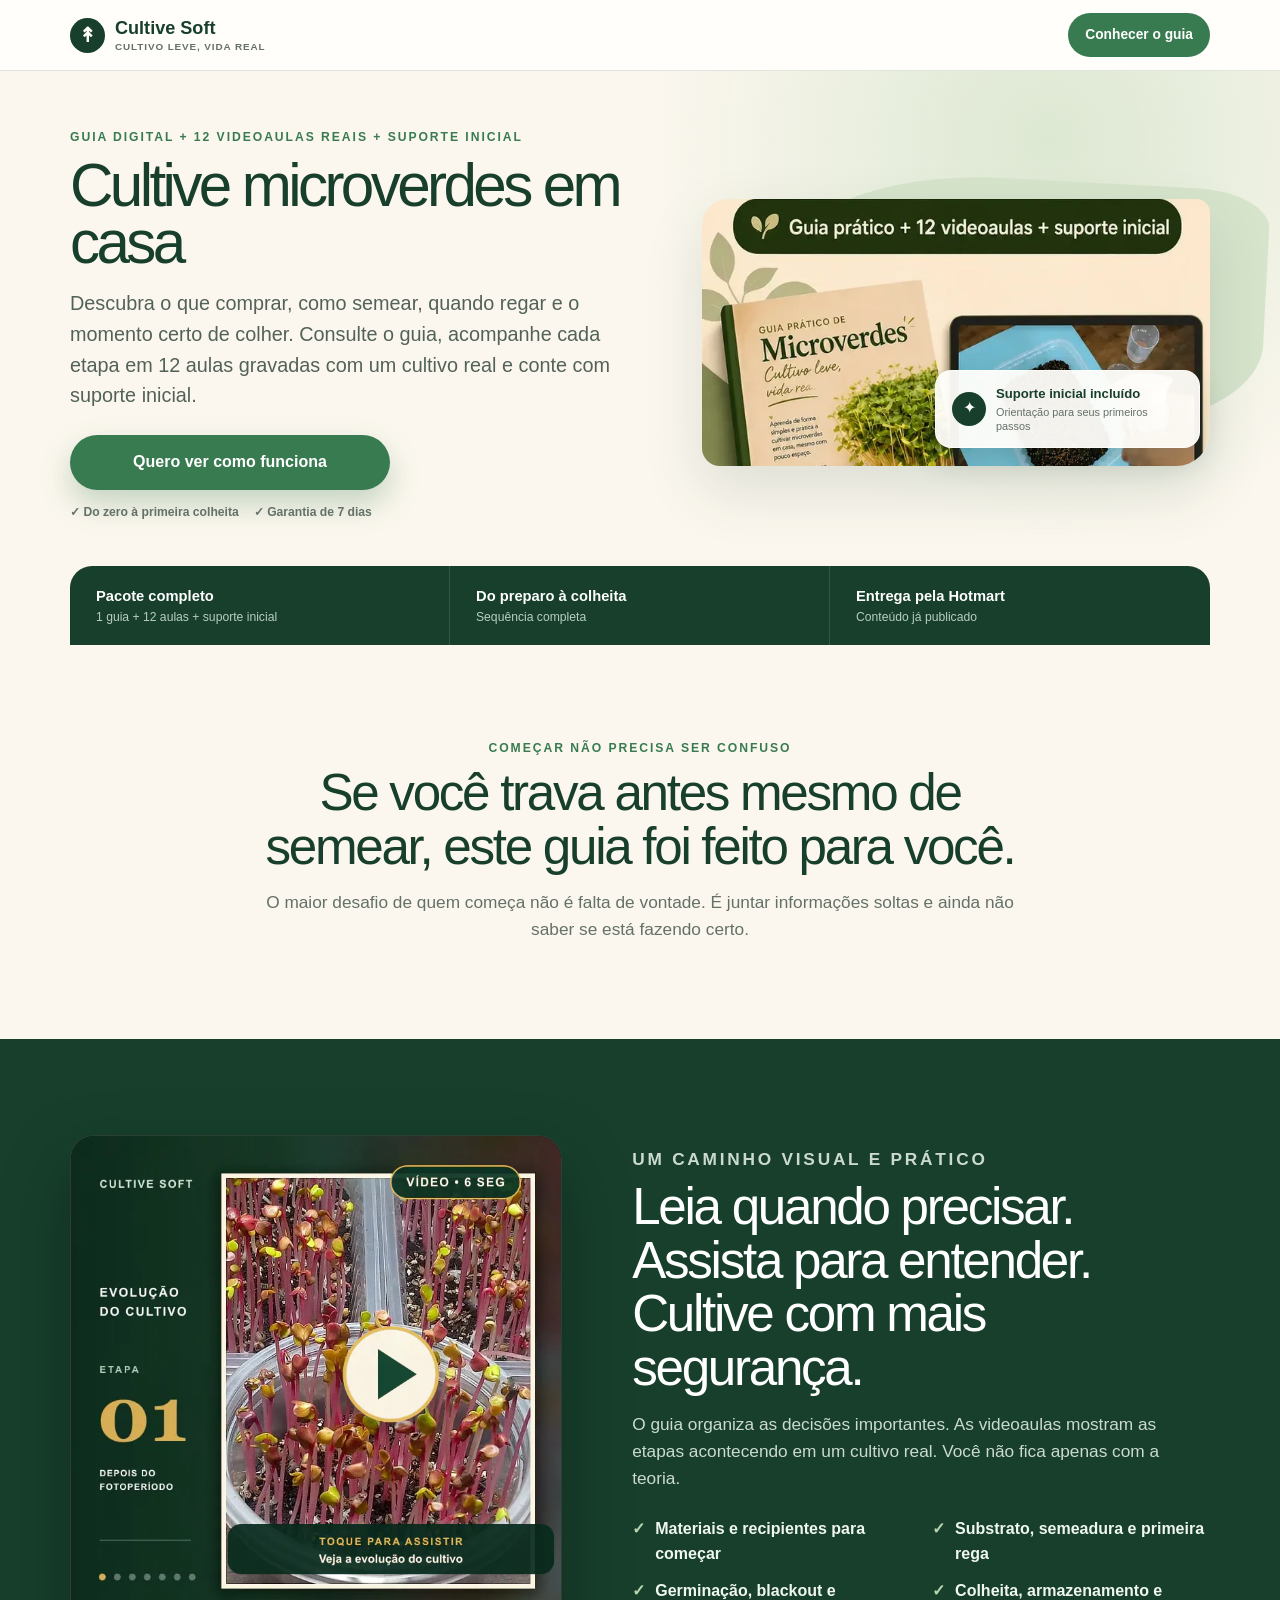
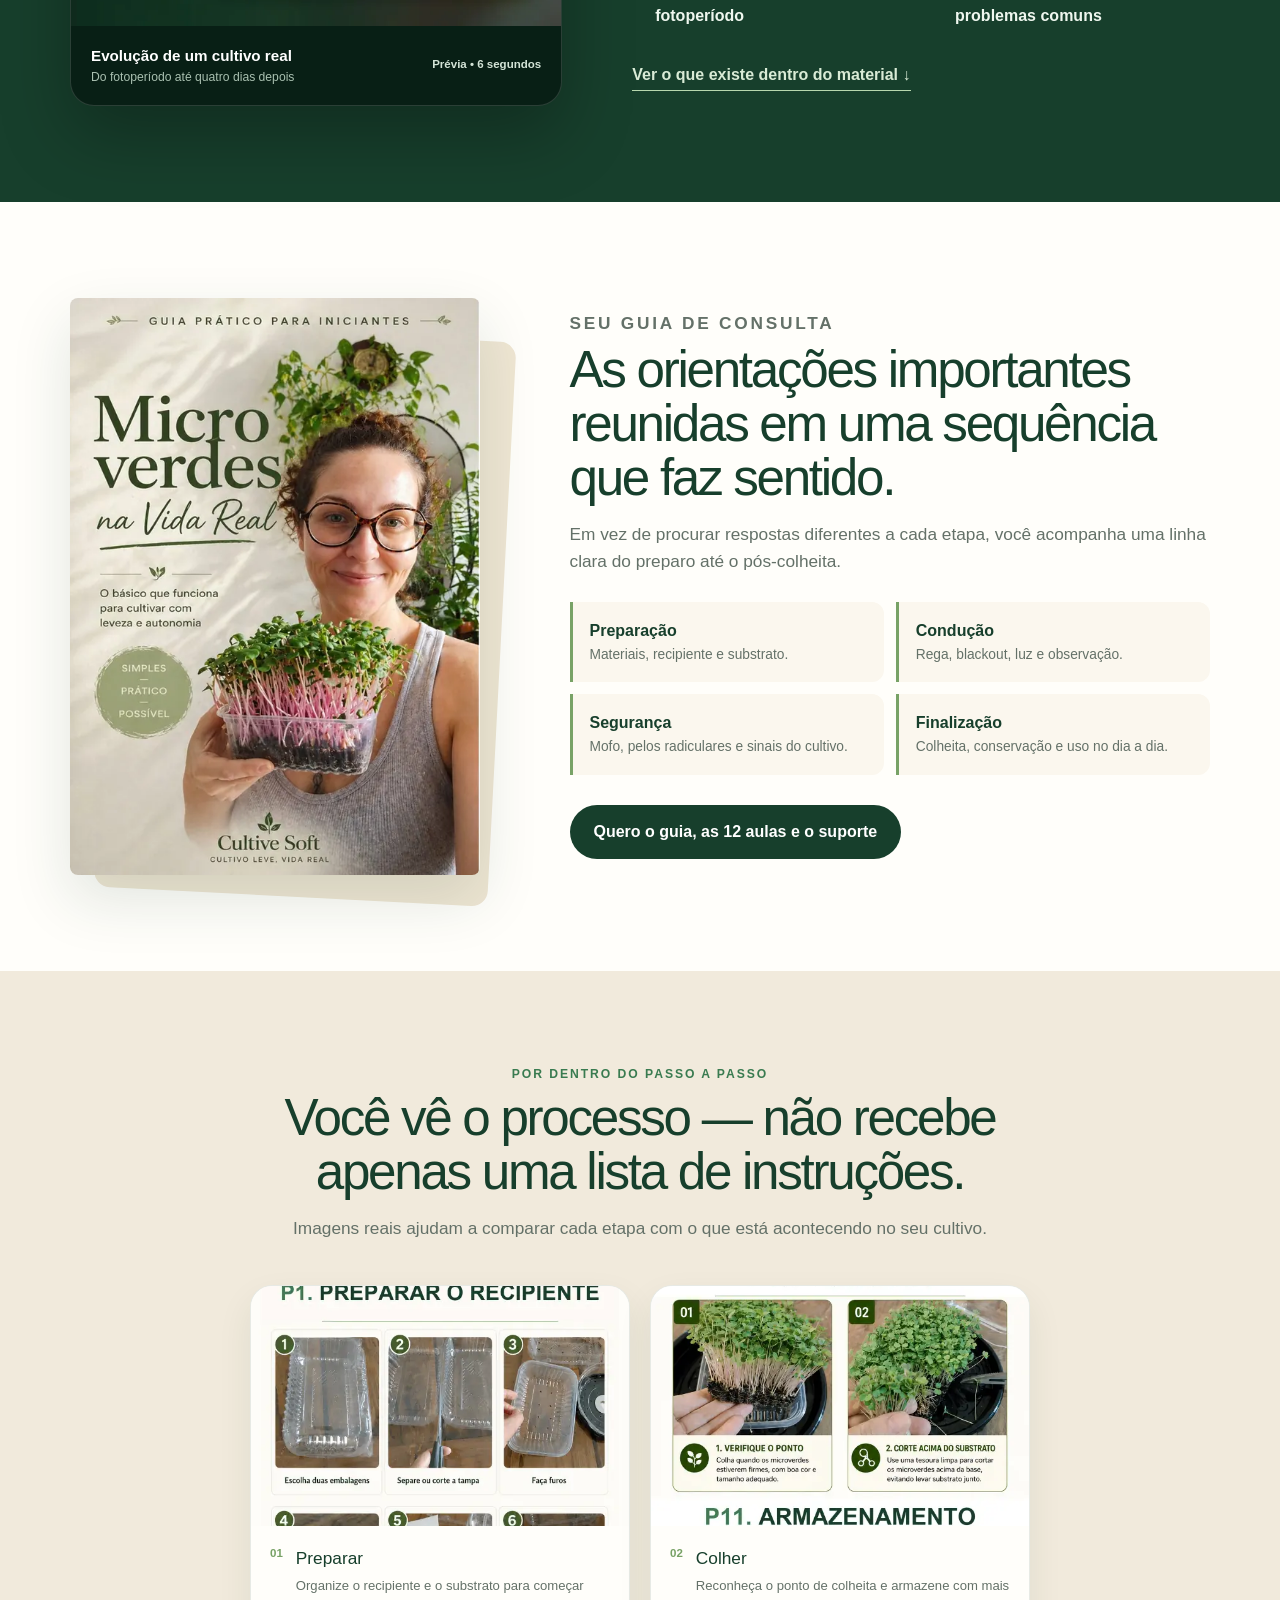
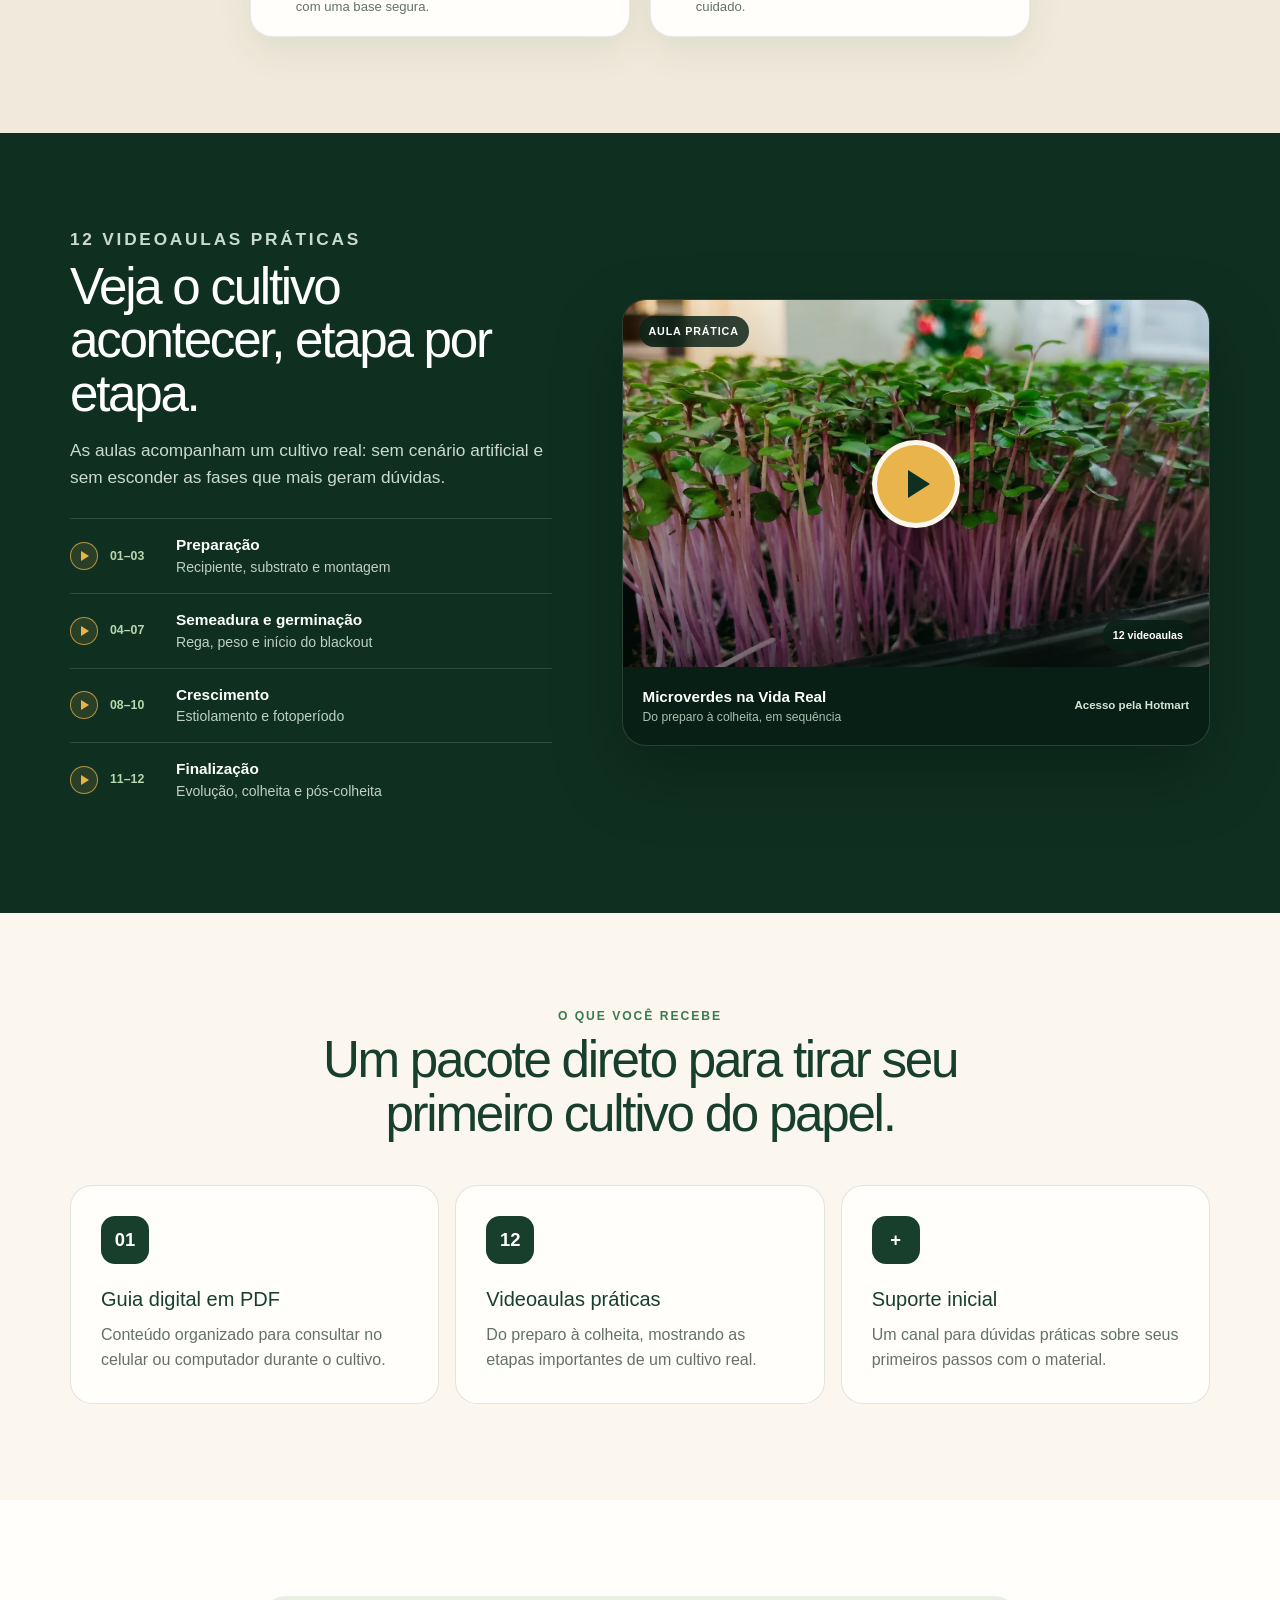
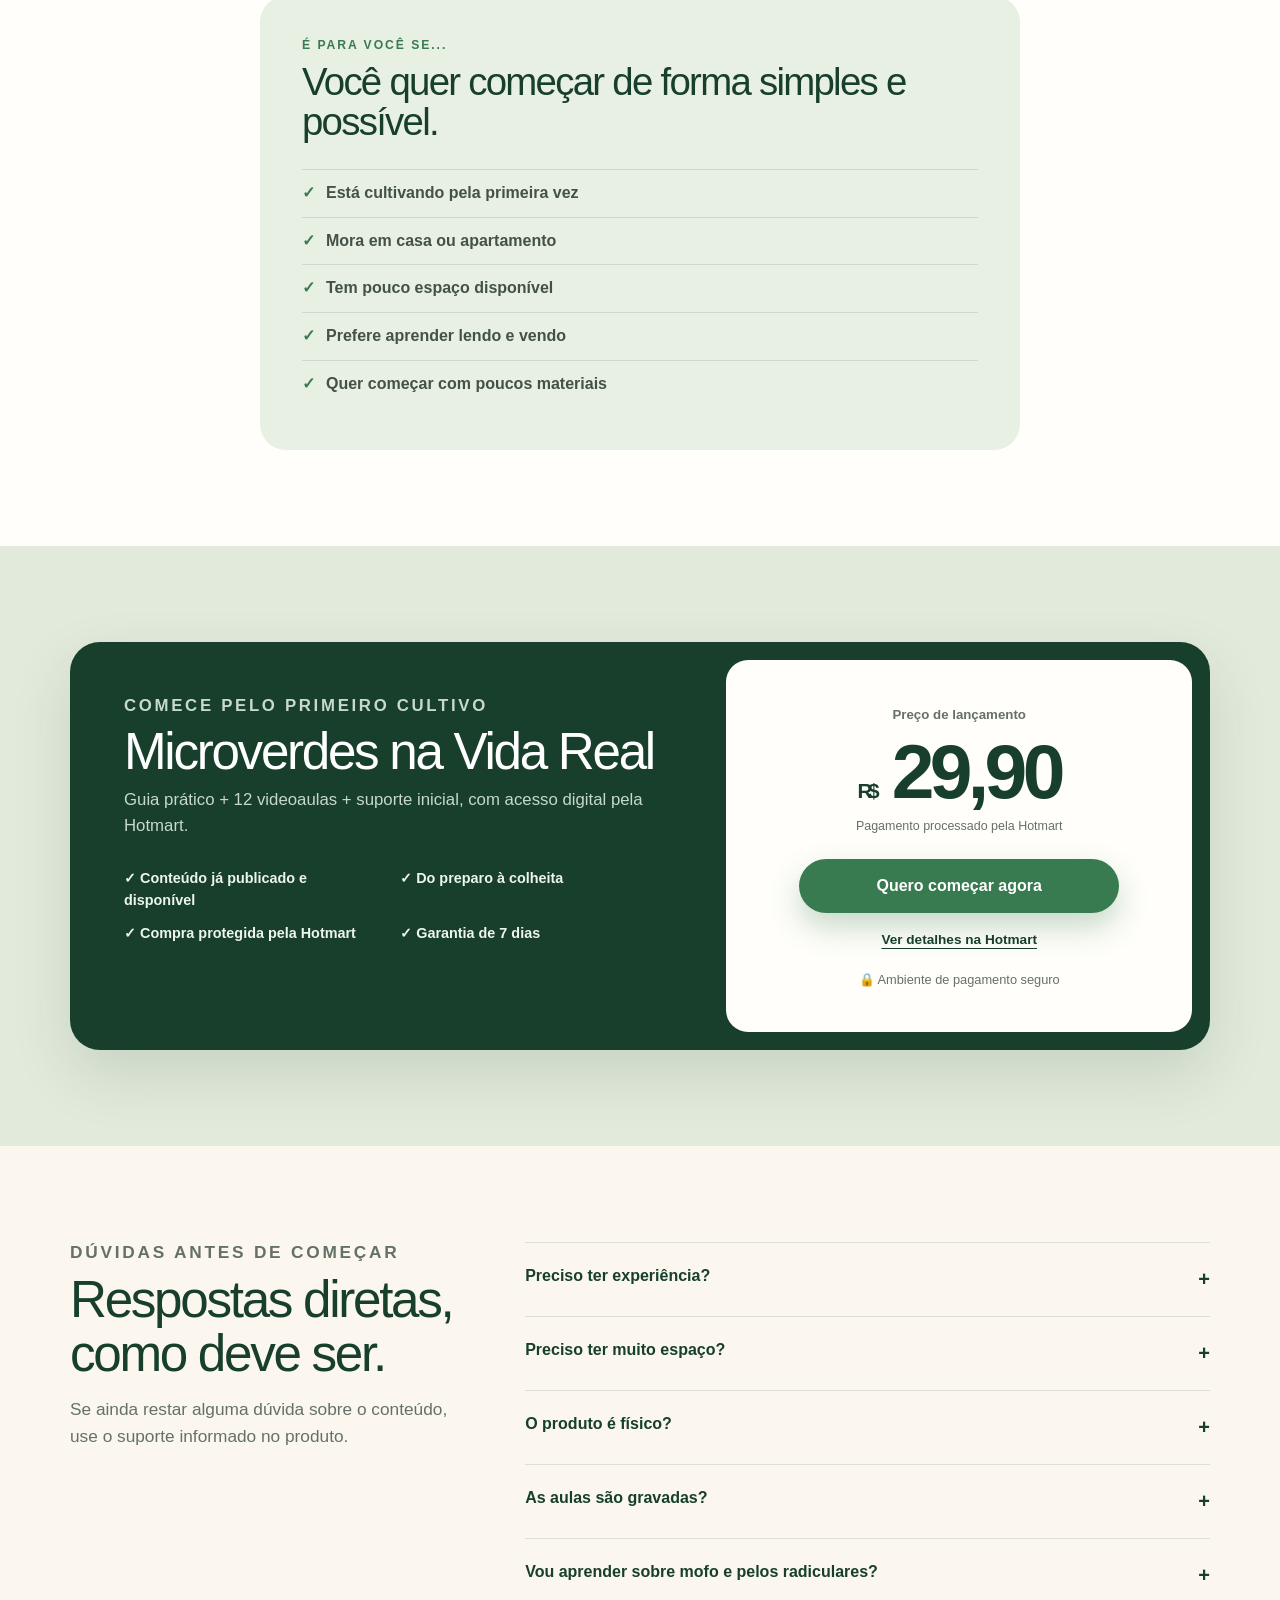
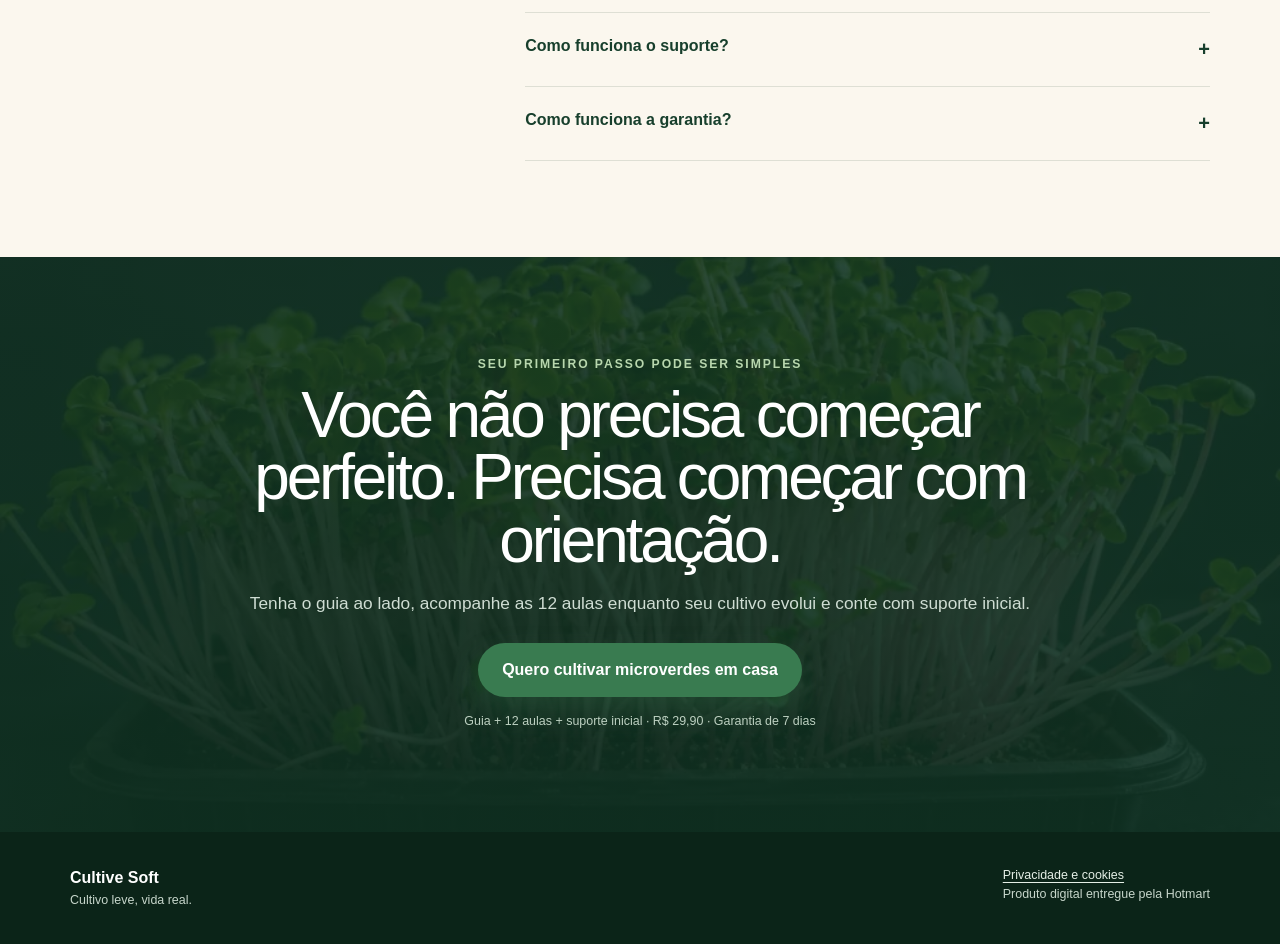
==== commit 62bfcd11: "Otimiza pagina mobile de guiapratico" ====
--- a/public/guiapratico/index.html
+++ b/public/guiapratico/index.html
@@ -1,32 +1,45 @@
-<!DOCTYPE html><html lang="pt-BR"><head><meta charSet="utf-8"/><meta name="viewport" content="width=device-width, initial-scale=1"/><link rel="stylesheet" href="/guiapratico/assets/index-CRuqtkUQ.css" data-rsc-css-href="/guiapratico/assets/index-CRuqtkUQ.css" data-precedence="vite-rsc/importer-resources"/><link rel="modulepreload" href="/guiapratico/assets/layout-segment-context-Db9GFUrR.js" crossorigin=""/><link rel="modulepreload" href="/guiapratico/assets/rolldown-runtime-S-ySWqyJ.js" crossorigin=""/><link rel="modulepreload" href="/guiapratico/assets/index-2EGzViqJ.js" crossorigin=""/><link rel="modulepreload" href="/guiapratico/assets/framework-DjPHiq1u.js" crossorigin=""/><link rel="modulepreload" href="/guiapratico/assets/VideoPreview-Cs6BzHgy.js" crossorigin=""/><title>Microverdes na Vida Real | Guia + 12 videoaulas + suporte inicial</title><meta name="description" content="Aprenda a cultivar microverdes em casa com um guia prático, 12 videoaulas do preparo à colheita e suporte inicial."/><meta name="application-name" content="Cultive Soft"/><meta name="robots" content="noindex, nofollow"/><meta property="og:title" content="Microverdes na Vida Real"/><meta property="og:description" content="Guia prático + 12 videoaulas + suporte inicial para cultivar microverdes em casa."/><meta property="og:type" content="website"/><meta property="og:locale" content="pt_BR"/><meta property="og:image" content="https://www.cultivesoft.com.br/guiapratico/images/microverdes-hero.webp"/><meta property="og:image:width" content="1200"/><meta property="og:image:height" content="675"/><meta property="og:image:alt" content="Microverdes na Vida Real — guia prático, 12 videoaulas e suporte inicial"/><meta name="twitter:card" content="summary_large_image"/><meta name="twitter:title" content="Microverdes na Vida Real"/><meta name="twitter:description" content="Guia prático + 12 videoaulas + suporte inicial para cultivar microverdes em casa."/><meta name="twitter:image" content="https://www.cultivesoft.com.br/guiapratico/images/microverdes-hero.webp"/><meta name="theme-color" content="#173f2c"/><link rel="preconnect" href="https://connect.facebook.net" crossorigin="anonymous"/><script>
+<!DOCTYPE html><html lang="pt-BR"><head><meta charSet="utf-8"/><meta name="viewport" content="width=device-width, initial-scale=1"/><style data-critical-css>/*! tailwindcss v4.2.1 | MIT License | https://tailwindcss.com */
+@layer properties{@supports (((-webkit-hyphens:none)) and (not (margin-trim:inline))) or ((-moz-orient:inline) and (not (color:rgb(from red r g b)))){*,:before,:after,::backdrop{--tw-shadow:0 0 #0000;--tw-shadow-color:initial;--tw-shadow-alpha:100%;--tw-inset-shadow:0 0 #0000;--tw-inset-shadow-color:initial;--tw-inset-shadow-alpha:100%;--tw-ring-color:initial;--tw-ring-shadow:0 0 #0000;--tw-inset-ring-color:initial;--tw-inset-ring-shadow:0 0 #0000;--tw-ring-inset:initial;--tw-ring-offset-width:0px;--tw-ring-offset-color:#fff;--tw-ring-offset-shadow:0 0 #0000;--tw-blur:initial;--tw-brightness:initial;--tw-contrast:initial;--tw-grayscale:initial;--tw-hue-rotate:initial;--tw-invert:initial;--tw-opacity:initial;--tw-saturate:initial;--tw-sepia:initial;--tw-drop-shadow:initial;--tw-drop-shadow-color:initial;--tw-drop-shadow-alpha:100%;--tw-drop-shadow-size:initial}}}@layer theme{:root,:host{--font-sans:ui-sans-serif, system-ui, sans-serif, "Apple Color Emoji", "Segoe UI Emoji", "Segoe UI Symbol", "Noto Color Emoji";--font-mono:ui-monospace, SFMono-Regular, Menlo, Monaco, Consolas, "Liberation Mono", "Courier New", monospace;--spacing:.25rem;--default-font-family:var(--font-sans);--default-mono-font-family:var(--font-mono)}}@layer base{*,:after,:before,::backdrop{box-sizing:border-box;border:0 solid;margin:0;padding:0}::file-selector-button{box-sizing:border-box;border:0 solid;margin:0;padding:0}html,:host{-webkit-text-size-adjust:100%;tab-size:4;line-height:1.5;font-family:var(--default-font-family,ui-sans-serif, system-ui, sans-serif, "Apple Color Emoji", "Segoe UI Emoji", "Segoe UI Symbol", "Noto Color Emoji");font-feature-settings:var(--default-font-feature-settings,normal);font-variation-settings:var(--default-font-variation-settings,normal);-webkit-tap-highlight-color:transparent}hr{height:0;color:inherit;border-top-width:1px}abbr:where([title]){-webkit-text-decoration:underline dotted;text-decoration:underline dotted}h1,h2,h3,h4,h5,h6{font-size:inherit;font-weight:inherit}a{color:inherit;-webkit-text-decoration:inherit;-webkit-text-decoration:inherit;-webkit-text-decoration:inherit;-webkit-text-decoration:inherit;text-decoration:inherit}b,strong{font-weight:bolder}code,kbd,samp,pre{font-family:var(--default-mono-font-family,ui-monospace, SFMono-Regular, Menlo, Monaco, Consolas, "Liberation Mono", "Courier New", monospace);font-feature-settings:var(--default-mono-font-feature-settings,normal);font-variation-settings:var(--default-mono-font-variation-settings,normal);font-size:1em}small{font-size:80%}sub,sup{vertical-align:baseline;font-size:75%;line-height:0;position:relative}sub{bottom:-.25em}sup{top:-.5em}table{text-indent:0;border-color:inherit;border-collapse:collapse}:-moz-focusring{outline:auto}progress{vertical-align:baseline}summary{display:list-item}ol,ul,menu{list-style:none}img,svg,video,canvas,audio,iframe,embed,object{vertical-align:middle;display:block}img,video{max-width:100%;height:auto}button,input,select,optgroup,textarea{font:inherit;font-feature-settings:inherit;font-variation-settings:inherit;letter-spacing:inherit;color:inherit;opacity:1;background-color:#0000;border-radius:0}::file-selector-button{font:inherit;font-feature-settings:inherit;font-variation-settings:inherit;letter-spacing:inherit;color:inherit;opacity:1;background-color:#0000;border-radius:0}:where(select:is([multiple],[size])) optgroup{font-weight:bolder}:where(select:is([multiple],[size])) optgroup option{padding-inline-start:20px}::file-selector-button{margin-inline-end:4px}::placeholder{opacity:1}@supports (not ((-webkit-appearance:-apple-pay-button))) or (contain-intrinsic-size:1px){::placeholder{color:currentColor}@supports (color:color-mix(in lab, red, red)){::placeholder{color:color-mix(in oklab, currentcolor 50%, transparent)}}}textarea{resize:vertical}::-webkit-search-decoration{-webkit-appearance:none}::-webkit-date-and-time-value{min-height:1lh;text-align:inherit}::-webkit-datetime-edit{display:inline-flex}::-webkit-datetime-edit-fields-wrapper{padding:0}::-webkit-datetime-edit{padding-block:0}::-webkit-datetime-edit-year-field{padding-block:0}::-webkit-datetime-edit-month-field{padding-block:0}::-webkit-datetime-edit-day-field{padding-block:0}::-webkit-datetime-edit-hour-field{padding-block:0}::-webkit-datetime-edit-minute-field{padding-block:0}::-webkit-datetime-edit-second-field{padding-block:0}::-webkit-datetime-edit-millisecond-field{padding-block:0}::-webkit-datetime-edit-meridiem-field{padding-block:0}::-webkit-calendar-picker-indicator{line-height:1}:-moz-ui-invalid{box-shadow:none}button,input:where([type=button],[type=reset],[type=submit]){appearance:button}::file-selector-button{appearance:button}::-webkit-inner-spin-button{height:auto}::-webkit-outer-spin-button{height:auto}[hidden]:where(:not([hidden=until-found])){display:none!important}}@layer components;@layer utilities{.visible{visibility:visible}.relative{position:relative}.start{inset-inline-start:var(--spacing)}.hidden{display:none}.table{display:table}.shadow{--tw-shadow:0 1px 3px 0 var(--tw-shadow-color,#0000001a), 0 1px 2px -1px var(--tw-shadow-color,#0000001a);box-shadow:var(--tw-inset-shadow), var(--tw-inset-ring-shadow), var(--tw-ring-offset-shadow), var(--tw-ring-shadow), var(--tw-shadow)}.filter{filter:var(--tw-blur,) var(--tw-brightness,) var(--tw-contrast,) var(--tw-grayscale,) var(--tw-hue-rotate,) var(--tw-invert,) var(--tw-saturate,) var(--tw-sepia,) var(--tw-drop-shadow,)}}:root{--forest:#173f2c;--forest-2:#0f3021;--green:#397b50;--leaf:#78a266;--cream:#fbf7ee;--sand:#efe6d3;--white:#fffefa;--ink:#203127;--muted:#647168;--line:#173f2c21;--shadow:0 24px 60px #173f2c21}*{box-sizing:border-box}html{scroll-behavior:smooth}body{background:var(--white);color:var(--ink);text-rendering:optimizelegibility;margin:0;font-family:Arial,Helvetica,sans-serif;line-height:1.55}img{max-width:100%;display:block}a{color:inherit;text-decoration:none}button,a{-webkit-tap-highlight-color:transparent}a:focus-visible,summary:focus-visible{outline-offset:4px;outline:3px solid #e9b44c}.shell{width:min(1140px,100% - 40px);margin:0 auto}.narrow{max-width:780px}.center{text-align:center}.section{padding:96px 0}.section-intro{margin-bottom:44px}.section-intro h2,.solution-copy h2,.guide-copy h2,.lessons-copy h2,.fit-card h2,.faq-heading h2{letter-spacing:-.045em;color:var(--forest);margin:10px 0 16px;font-size:clamp(2rem,4vw,3.55rem);line-height:1.05}.section-intro p:last-child,.guide-copy>p,.solution-copy>p,.lessons-copy>p,.faq-heading>p{color:var(--muted);font-size:1.08rem}.eyebrow{color:var(--green);letter-spacing:.16em;margin:0;font-size:.76rem;font-weight:900;line-height:1.2}.eyebrow-light{color:#b8d7ae}.site-header{z-index:30;border-bottom:1px solid var(--line);-webkit-backdrop-filter:blur(12px);backdrop-filter:blur(12px);background:#fffefaf0;position:sticky;top:0}.header-inner{justify-content:space-between;align-items:center;gap:20px;min-height:70px;display:flex}.brand{color:var(--forest);align-items:center;gap:10px;font-size:1.13rem;font-weight:900;line-height:1;display:inline-flex}.brand small{color:var(--muted);letter-spacing:.09em;text-transform:uppercase;margin-top:5px;font-size:.62rem;font-weight:700;display:block}.brand-mark{width:35px;height:35px;color:var(--white);background:var(--forest);border-radius:50%;place-items:center;font-size:1.25rem;display:grid}.header-cta{color:#fff;background:var(--green);border-radius:999px;padding:11px 17px;font-size:.86rem;font-weight:900}.hero{background:radial-gradient(circle at 82% 12%, #dce8d2 0, transparent 34%), var(--cream);padding:34px 0 0;overflow:hidden}.hero-grid{grid-template-columns:1.07fr .93fr;align-items:center;gap:48px;display:grid}.hero-copy{padding:25px 0 38px}.hero h1{max-width:680px;color:var(--forest);letter-spacing:-.06em;margin:12px 0 16px;font-size:clamp(2.65rem,4.7vw,4.65rem);line-height:.96}.hero-lead{color:#536259;max-width:630px;margin:0;font-size:clamp(1.05rem,1.6vw,1.24rem)}.button{border-radius:999px;justify-content:center;align-items:center;min-height:54px;padding:15px 24px;font-weight:900;transition:transform .18s,box-shadow .18s,background .18s;display:inline-flex}.button:hover{transform:translateY(-2px)}.button-primary{color:#fff;background:var(--green);box-shadow:0 14px 30px #397b5047}.button-primary:hover{background:#2f6c44;box-shadow:0 18px 36px #397b5052}.button-dark{color:#fff;background:var(--forest)}.button-wide{min-width:320px}.micro-trust{color:var(--muted);flex-wrap:wrap;gap:15px;margin-top:13px;font-size:.76rem;font-weight:700;display:flex}.hero-lead+.button{margin-top:24px}.hero-visual{margin:0;position:relative}.hero-visual:before{content:"";background:#d7e4cc;border-radius:45% 15% 38% 20%;position:absolute;inset:-20px -55px 40px 70px;transform:rotate(3deg)}.hero-visual picture{display:block;position:relative}.hero-visual img{aspect-ratio:1.905;object-fit:cover;width:100%;box-shadow:var(--shadow);border-radius:26px 14px 34px 18px;position:relative}.hero-support{max-width:265px;color:var(--muted);background:#fffefaf2;border:1px solid #ffffffc2;border-radius:16px;align-items:center;gap:10px;padding:13px 16px;display:flex;position:absolute;bottom:18px;right:10px;box-shadow:0 12px 30px #173f2c33}.hero-support>span{background:var(--forest);color:#fff;border-radius:50%;flex:none;place-items:center;width:34px;height:34px;display:grid}.hero-support div,.hero-support b,.hero-support small{display:block}.hero-support b{color:var(--forest);font-size:.82rem}.hero-support small{margin-top:2px;font-size:.68rem;line-height:1.25}.proof-bar{background:var(--forest);color:#fff;border-radius:22px 22px 0 0;grid-template-columns:repeat(3,1fr);margin-top:6px;display:grid;position:relative}.proof-bar div{border-right:1px solid #ffffff21;padding:19px 26px}.proof-bar div:last-child{border-right:0}.proof-bar strong,.proof-bar span{display:block}.proof-bar strong{font-size:.92rem}.proof-bar span{color:#b8cfbf;font-size:.76rem}.section-cream{background:var(--cream)}.section-cream .section-intro{margin-bottom:0}.solution-section{background:var(--forest);color:#fff}.split-grid{grid-template-columns:.92fr 1.08fr;align-items:center;gap:70px;display:grid}.real-photo{margin:0}.real-photo img{aspect-ratio:1.05;object-fit:cover;border-radius:28px 28px 110px;width:100%;box-shadow:0 26px 70px #00000038}.solution-copy h2,.lessons-copy h2{color:#fff}.solution-copy>p,.lessons-copy>p{color:#cbdacf}.check-list{grid-template-columns:1fr 1fr;gap:12px 22px;margin:26px 0;padding:0;list-style:none;display:grid}.check-list li{color:#eff7ef;gap:10px;font-weight:700;display:flex}.check-list span{color:#b8d7ae}.text-link{color:#d9ebd6;border-bottom:1px solid #b8d7ae;margin-top:8px;padding-bottom:3px;font-weight:800;display:inline-block}.guide-grid{grid-template-columns:.78fr 1.22fr;align-items:center;gap:90px;display:grid}.cover-wrap{width:min(100%,420px);margin:0 auto;position:relative}.cover-wrap img{width:100%;box-shadow:var(--shadow);border-radius:8px;position:relative}.cover-shadow{background:var(--sand);border-radius:16px;position:absolute;inset:34px -22px -22px 38px;transform:rotate(3deg)}.guide-copy>p{max-width:670px}.feature-list{grid-template-columns:1fr 1fr;gap:12px;margin:28px 0 30px;display:grid}.feature-list div{border-left:3px solid var(--leaf);background:var(--cream);border-radius:0 12px 12px 0;padding:17px}.feature-list b,.feature-list span{display:block}.feature-list b{color:var(--forest)}.feature-list span{color:var(--muted);font-size:.86rem}.steps-section{background:#f1eadc}.steps-grid{grid-template-columns:repeat(2,minmax(0,380px));justify-content:center;gap:20px;display:grid}.step-card{background:var(--white);border:1px solid #173f2c1a;border-radius:22px;overflow:hidden;box-shadow:0 15px 35px #173f2c14}.step-image{height:240px;overflow:hidden}.step-image img{object-fit:cover;object-position:center 14%;width:100%;height:100%}.step-copy{gap:13px;padding:19px;display:flex}.step-copy>span{color:var(--leaf);font-size:.72rem;font-weight:900}.step-copy h3{color:var(--forest);margin:0 0 4px;font-size:1.08rem}.step-copy p{color:var(--muted);margin:0;font-size:.82rem}.lessons-section{background:var(--forest-2);color:#fff;overflow:hidden}.lessons-grid{grid-template-columns:.9fr 1.1fr;align-items:center;gap:70px;display:grid}.lesson-timeline{margin-top:28px}.lesson-timeline div{border-top:1px solid #ffffff21;grid-template-columns:30px 56px 1fr;align-items:center;gap:10px;padding:14px 0;display:grid}.lesson-range{color:#b8d7ae;font-size:.77rem;font-weight:900}.lesson-play{background:#e9b44c1f;border:1px solid #e9b44cb8;border-radius:50%;place-items:center;width:28px;height:28px;display:grid}.lesson-play i{border-top:5px solid #0000;border-bottom:5px solid #0000;border-left:8px solid #e9b44c;width:0;height:0;margin-left:2px}.lesson-timeline p,.lesson-timeline b{margin:0;display:block}.lesson-timeline p{color:#bfcfc4;font-size:.88rem}.lesson-timeline b{color:#fff;font-size:.96rem}.video-player{background:#081f15;border:1px solid #ffffff24;border-radius:24px;margin:0;overflow:hidden;box-shadow:0 28px 70px #00000047}.video-screen{aspect-ratio:1;background:#0b2418;position:relative;overflow:hidden}.video-screen video{object-fit:cover;width:100%;height:100%;display:block}.video-start-hitbox{cursor:pointer;background:0 0;border:0;width:100%;position:absolute;inset:0}.video-start-hitbox:focus-visible{outline-offset:-7px;outline:4px solid #e9b44c}.video-screen-wide{aspect-ratio:16/10}.video-screen-wide:after{content:"";pointer-events:none;background:linear-gradient(#05140d0d,#05140d85);position:absolute;inset:0}.video-screen-wide img{object-fit:cover;object-position:center 46%;width:100%;height:100%}.video-kicker,.video-duration{z-index:2;color:#fff;letter-spacing:.08em;-webkit-backdrop-filter:blur(8px);backdrop-filter:blur(8px);background:#081f15d1;border-radius:999px;padding:7px 10px;font-size:.67rem;font-weight:900;position:absolute}.video-kicker{top:16px;left:16px}.video-duration{letter-spacing:0;bottom:16px;right:16px}.video-play{z-index:3;background:#e9b44c;border:5px solid #ffffffe6;border-radius:50%;place-items:center;width:88px;height:88px;display:grid;position:absolute;inset:50% auto auto 50%;transform:translate(-50%,-50%);box-shadow:0 14px 34px #00000057}.video-play i{border-top:14px solid #0000;border-bottom:14px solid #0000;border-left:22px solid var(--forest-2);width:0;height:0;margin-left:7px}.video-player figcaption{justify-content:space-between;align-items:center;gap:20px;padding:18px 20px;display:flex}.video-player figcaption div,.video-player figcaption b,.video-player figcaption span{display:block}.video-player figcaption b{color:#fff;font-size:.95rem}.video-player figcaption div span{color:#a9c0b0;font-size:.76rem}.player-status{color:#d4e4d7;flex:none;font-size:.72rem;font-weight:800}.included-section{background:var(--cream)}.included-grid{grid-template-columns:repeat(3,1fr);gap:16px;display:grid}.included-grid article{border:1px solid var(--line);background:var(--white);border-radius:22px;padding:30px}.included-number{background:var(--forest);color:#fff;border-radius:14px;place-items:center;width:48px;height:48px;font-size:1.15rem;font-weight:900;display:inline-grid}.included-grid h3{color:var(--forest);margin:20px 0 8px;font-size:1.25rem}.included-grid p{color:var(--muted);margin:0}.fit-section{background:var(--white)}.fit-grid{grid-template-columns:1fr 1fr;gap:18px;display:grid}.fit-grid-single{grid-template-columns:minmax(0,760px);justify-content:center}.fit-card{border-radius:26px;padding:42px}.fit-card h2{font-size:clamp(1.75rem,3vw,2.65rem)}.fit-card ul{margin:26px 0 0;padding:0;list-style:none}.fit-card li{border-top:1px solid var(--line);color:#435147;padding:11px 0 11px 24px;font-weight:700}.fit-card li:before{content:"✓";width:24px;color:var(--green);margin-left:-24px;display:inline-block}.fit-yes{background:#e8f0e3}.fit-no{background:#f2ede4}.fit-no li:before{content:"—";color:#9b765e}.offer-section{background:#e2eadb}.offer-card{background:var(--forest);box-shadow:var(--shadow);border-radius:30px;grid-template-columns:1.12fr .88fr;display:grid;overflow:hidden}.offer-copy{color:#fff;padding:54px}.offer-copy h2{letter-spacing:-.045em;margin:10px 0;font-size:clamp(2.2rem,4vw,4rem);line-height:1}.offer-copy>p{color:#c7d8cc;max-width:600px;font-size:1.05rem}.offer-list{color:#edf5ed;grid-template-columns:1fr 1fr;gap:10px 22px;margin:28px 0 0;padding:0;font-size:.9rem;font-weight:700;list-style:none;display:grid}.price-card{background:var(--white);color:var(--ink);text-align:center;border-radius:22px;margin:18px;padding:42px}.price-card>span{color:var(--muted);font-size:.83rem;font-weight:800}.price-card>strong{color:var(--forest);letter-spacing:-.06em;margin:7px 0;font-size:clamp(3.2rem,6vw,5.25rem);line-height:1;display:block}.price-card>strong small{font-size:1.3rem}.price-card>p{color:var(--muted);margin:0 0 22px;font-size:.78rem}.details-link{color:var(--forest);text-underline-offset:4px;margin-top:16px;font-size:.85rem;font-weight:900;text-decoration:underline;display:inline-block}.secure-note{color:var(--muted);margin-top:18px;display:block}.faq-section{background:var(--cream)}.faq-grid{grid-template-columns:.72fr 1.28fr;align-items:start;gap:70px;display:grid}.faq-heading{position:sticky;top:110px}.faq-list details{border-top:1px solid var(--line)}.faq-list details:last-child{border-bottom:1px solid var(--line)}.faq-list summary{color:var(--forest);cursor:pointer;justify-content:space-between;gap:20px;padding:21px 0;font-weight:900;list-style:none;display:flex}.faq-list summary::-webkit-details-marker{display:none}.faq-list summary span{font-size:1.25rem;transition:transform .18s}.faq-list details[open] summary span{transform:rotate(45deg)}.faq-list details p{color:var(--muted);margin:-5px 40px 20px 0}.final-section{color:#fff;text-align:center;background:linear-gradient(#0f3021e0,#0f3021eb),url(/guiapratico/images/microverdes-real.webp) 50%/cover;padding:100px 0}.final-inner{max-width:850px}.final-inner h2{letter-spacing:-.05em;margin:12px auto 18px;font-size:clamp(2.45rem,5vw,4.8rem);line-height:.98}.final-inner>p:not(.eyebrow){color:#cfddd3;margin:0 auto 26px;font-size:1.08rem}.final-inner>span{color:#bdd0c1;margin-top:15px;font-size:.78rem;display:block}footer{color:#c7d6cb;background:#0b2418;padding:34px 0}.footer-inner{justify-content:space-between;gap:25px;display:flex}.footer-inner div{flex-direction:column;display:flex}.footer-inner b{color:#fff}.footer-inner span,.footer-inner a{font-size:.78rem}.footer-inner a{color:#e5efe6;text-underline-offset:3px;text-decoration:underline}.mobile-cta{display:none}@media (width<=900px){.section{padding:76px 0}.hero-grid,.split-grid,.guide-grid,.lessons-grid,.offer-card,.faq-grid{grid-template-columns:1fr}.hero{padding-top:26px}.hero-copy{padding-bottom:20px}.hero-visual{width:min(620px,100%);margin:0 auto}.hero-visual img{aspect-ratio:1.905}.proof-bar{margin-top:38px}.split-grid,.guide-grid,.lessons-grid,.faq-grid{gap:42px}.steps-grid{grid-template-columns:1fr 1fr}.faq-heading{position:static}}@media (width<=620px){body{padding-bottom:68px}.section,.final-section,footer{content-visibility:auto;contain-intrinsic-size:auto 900px}.shell{width:min(100% - 28px,1140px)}.section{padding:64px 0}.site-header{position:static}.header-inner{min-height:62px}.header-cta,.brand small{display:none}.hero h1{font-size:clamp(2.55rem,12vw,4rem)}.hero-lead{font-size:1rem}.hero-offer{margin:20px 0}.button,.button-wide{text-align:center;width:100%;min-width:0}.micro-trust{justify-content:center}.hero-visual img{aspect-ratio:2/3;border-radius:22px}.hero-support{display:none}.proof-bar{border-radius:18px 18px 0 0;grid-template-columns:1fr}.proof-bar div{border-bottom:1px solid #ffffff1f;border-right:0;padding:14px 18px}.steps-grid,.included-grid,.fit-grid,.feature-list,.check-list,.offer-list{grid-template-columns:1fr}.real-photo img{aspect-ratio:1;border-radius:24px 24px 70px}.cover-wrap{width:82%}.step-image{height:230px}.video-play{width:72px;height:72px}.video-player figcaption{flex-direction:column;align-items:flex-start;gap:10px}.fit-card,.offer-copy,.price-card{padding:28px}.price-card{margin:10px}.footer-inner{flex-direction:column}.mobile-cta{z-index:50;color:#fff;opacity:0;pointer-events:none;background:#0f3021f5;border:1px solid #fff3;border-radius:16px;justify-content:space-between;align-items:center;gap:12px;padding:10px 12px 10px 16px;transition:opacity .2s,transform .2s;display:flex;position:fixed;bottom:8px;left:8px;right:8px;transform:translateY(18px);box-shadow:0 12px 35px #00000040}.show-mobile-cta .mobile-cta{opacity:1;pointer-events:auto;transform:translateY(0)}.mobile-cta span,.mobile-cta small,.mobile-cta b{display:block}.mobile-cta small{color:#bdd0c1;font-size:.64rem}.mobile-cta b{font-size:1rem}.mobile-cta strong{background:var(--green);border-radius:11px;padding:10px 14px;font-size:.82rem}}@media (prefers-reduced-motion:reduce){html{scroll-behavior:auto}*,:before,:after{transition-duration:.01ms!important}}@property --tw-shadow{syntax:"*";inherits:false;initial-value:0 0 #0000}@property --tw-shadow-color{syntax:"*";inherits:false}@property --tw-shadow-alpha{syntax:"<percentage>";inherits:false;initial-value:100%}@property --tw-inset-shadow{syntax:"*";inherits:false;initial-value:0 0 #0000}@property --tw-inset-shadow-color{syntax:"*";inherits:false}@property --tw-inset-shadow-alpha{syntax:"<percentage>";inherits:false;initial-value:100%}@property --tw-ring-color{syntax:"*";inherits:false}@property --tw-ring-shadow{syntax:"*";inherits:false;initial-value:0 0 #0000}@property --tw-inset-ring-color{syntax:"*";inherits:false}@property --tw-inset-ring-shadow{syntax:"*";inherits:false;initial-value:0 0 #0000}@property --tw-ring-inset{syntax:"*";inherits:false}@property --tw-ring-offset-width{syntax:"<length>";inherits:false;initial-value:0}@property --tw-ring-offset-color{syntax:"*";inherits:false;initial-value:#fff}@property --tw-ring-offset-shadow{syntax:"*";inherits:false;initial-value:0 0 #0000}@property --tw-blur{syntax:"*";inherits:false}@property --tw-brightness{syntax:"*";inherits:false}@property --tw-contrast{syntax:"*";inherits:false}@property --tw-grayscale{syntax:"*";inherits:false}@property --tw-hue-rotate{syntax:"*";inherits:false}@property --tw-invert{syntax:"*";inherits:false}@property --tw-opacity{syntax:"*";inherits:false}@property --tw-saturate{syntax:"*";inherits:false}@property --tw-sepia{syntax:"*";inherits:false}@property --tw-drop-shadow{syntax:"*";inherits:false}@property --tw-drop-shadow-color{syntax:"*";inherits:false}@property --tw-drop-shadow-alpha{syntax:"<percentage>";inherits:false;initial-value:100%}@property --tw-drop-shadow-size{syntax:"*";inherits:false}
+</style><title>Microverdes na Vida Real | Guia + 12 videoaulas + suporte inicial</title><meta name="description" content="Aprenda a cultivar microverdes em casa com um guia prático, 12 videoaulas do preparo à colheita e suporte inicial."/><meta name="application-name" content="Cultive Soft"/><meta name="robots" content="noindex, nofollow"/><meta property="og:title" content="Microverdes na Vida Real"/><meta property="og:description" content="Guia prático + 12 videoaulas + suporte inicial para cultivar microverdes em casa."/><meta property="og:type" content="website"/><meta property="og:locale" content="pt_BR"/><meta property="og:image" content="https://www.cultivesoft.com.br/guiapratico/images/microverdes-hero.webp"/><meta property="og:image:width" content="1200"/><meta property="og:image:height" content="675"/><meta property="og:image:alt" content="Microverdes na Vida Real — guia prático, 12 videoaulas e suporte inicial"/><meta name="twitter:card" content="summary_large_image"/><meta name="twitter:title" content="Microverdes na Vida Real"/><meta name="twitter:description" content="Guia prático + 12 videoaulas + suporte inicial para cultivar microverdes em casa."/><meta name="twitter:image" content="https://www.cultivesoft.com.br/guiapratico/images/microverdes-hero.webp"/><meta name="theme-color" content="#173f2c"/><script>
 (() => {
   if (window.__cultivePixelLoaded) return;
-  window.__cultivePixelLoaded = true;
   const pixelId = '28868319952752371';
   const local = ['localhost', '127.0.0.1'].includes(location.hostname);
+  const queue = [];
+  window.fbq = window.fbq || function () {
+    window.fbq.callMethod ? window.fbq.callMethod.apply(window.fbq, arguments) : queue.push(arguments);
+  };
+  window.fbq.queue = queue;
+  window.fbq.push = window.fbq;
+  window.fbq.loaded = false;
+  window.fbq.version = '2.0';
+  window.fbq('init', pixelId);
+  window.fbq('track', 'PageView');
+
+  const loadPixel = () => {
+    if (window.__cultivePixelLoaded) return;
+    window.__cultivePixelLoaded = true;
+    cleanup();
   if (local) {
     window.__cultivePixelMockEvents = [];
-    window.fbq = (...args) => window.__cultivePixelMockEvents.push(args);
+      queue.forEach((args) => window.__cultivePixelMockEvents.push(args));
   } else {
-    window.fbq = window.fbq || function () {
-      window.fbq.callMethod ? window.fbq.callMethod.apply(window.fbq, arguments) : window.fbq.queue.push(arguments);
-    };
     if (!window._fbq) window._fbq = window.fbq;
-    window.fbq.push = window.fbq;
-    window.fbq.loaded = true;
-    window.fbq.version = '2.0';
-    window.fbq.queue = [];
     const script = document.createElement('script');
     script.async = true;
     script.src = 'https://connect.facebook.net/pt_BR/fbevents.js';
     document.head.appendChild(script);
   }
-  window.fbq('init', pixelId);
+    window.fbq.loaded = true;
   window.__cultivePageViewCount = (window.__cultivePageViewCount || 0) + 1;
   document.documentElement.dataset.pixelPageviews = String(window.__cultivePageViewCount);
-  window.fbq('track', 'PageView');
-})();</script><script>self.__VINEXT_RSC_PARAMS__={}</script><script>self.__VINEXT_RSC_NAV__={"pathname":"/","searchParams":[]}</script><link rel="modulepreload" href="/guiapratico/assets/index-2EGzViqJ.js" />
-</head><body><header class="site-header"><div class="shell header-inner"><a class="brand" href="#inicio" data-track="NavigationClick"><span class="brand-mark" aria-hidden="true">↟</span><span>Cultive Soft<small>Cultivo leve, vida real</small></span></a><a class="header-cta" href="#como-funciona" data-track="HeroLearnMore">Conhecer o guia</a></div></header><main id="inicio"><section class="hero"><div class="shell hero-grid"><div class="hero-copy"><p class="eyebrow">GUIA DIGITAL + 12 VIDEOAULAS REAIS + SUPORTE INICIAL</p><h1>Cultive microverdes em casa</h1><p class="hero-lead">Descubra o que comprar, como semear, quando regar e o momento certo de colher. Consulte o guia, acompanhe cada etapa em 12 aulas gravadas com um cultivo real e conte com suporte inicial.</p><a class="button button-primary button-wide" href="#como-funciona" data-track="HeroLearnMore">Quero ver como funciona</a><div class="micro-trust"><span>✓ Do zero à primeira colheita</span><span>✓ Garantia de 7 dias</span></div></div><figure class="hero-visual"><picture><source media="(max-width: 620px)" srcSet="/guiapratico/images/hero-oferta-mobile-v2.webp"/><img src="/guiapratico/images/hero-oferta.webp" width="1200" height="630" alt="Microverdes na Vida Real — guia prático, 12 videoaulas e suporte inicial" fetchPriority="high" decoding="async"/></picture><figcaption class="hero-support"><span aria-hidden="true">✦</span><div><b>Suporte inicial incluído</b><small>Orientação para seus primeiros passos</small></div></figcaption></figure></div><div class="shell proof-bar" aria-label="Informações do produto"><div><strong>Pacote completo</strong><span>1 guia + 12 aulas + suporte inicial</span></div><div><strong>Do preparo à colheita</strong><span>Sequência completa</span></div><div><strong>Entrega pela Hotmart</strong><span>Conteúdo já publicado</span></div></div></section><section class="section section-cream"><div class="shell narrow center section-intro"><p class="eyebrow">COMEÇAR NÃO PRECISA SER CONFUSO</p><h2>Se você trava antes mesmo de semear, este guia foi feito para você.</h2><p>O maior desafio de quem começa não é falta de vontade. É juntar informações soltas e ainda não saber se está fazendo certo.</p></div></section><section class="section solution-section" id="como-funciona"><div class="shell split-grid"><figure class="video-player" aria-label="Prévia da evolução real de um cultivo de microverdes"><div class="video-screen"><video data-src="/guiapratico/videos/evolucao-microverdes.mp4" poster="/guiapratico/images/capa-evolucao-microverdes.webp" preload="metadata" playsInline="" muted="" loop="" width="720" height="720" aria-label="Evolução dos microverdes depois do fotoperíodo até quatro dias depois"></video><button class="video-start-hitbox" type="button" aria-label="Reproduzir vídeo de seis segundos sobre a evolução do cultivo"></button></div><figcaption><div><b>Evolução de um cultivo real</b><span>Do fotoperíodo até quatro dias depois</span></div><span class="player-status">Prévia • 6 segundos</span></figcaption></figure><div class="solution-copy"><p class="eyebrow eyebrow-light">UM CAMINHO VISUAL E PRÁTICO</p><h2>Leia quando precisar. Assista para entender. Cultive com mais segurança.</h2><p>O guia organiza as decisões importantes. As videoaulas mostram as etapas acontecendo em um cultivo real. Você não fica apenas com a teoria.</p><ul class="check-list"><li><span>✓</span> Materiais e recipientes para começar</li><li><span>✓</span> Substrato, semeadura e primeira rega</li><li><span>✓</span> Germinação, blackout e fotoperíodo</li><li><span>✓</span> Colheita, armazenamento e problemas comuns</li></ul><a class="text-link" href="#por-dentro" data-track="ViewGuideContents">Ver o que existe dentro do material ↓</a></div></div></section><section class="section" id="por-dentro"><div class="shell guide-grid"><figure class="cover-wrap"><div class="cover-shadow" aria-hidden="true"></div><img src="/guiapratico/images/capa-guia.webp" width="560" height="789" alt="Capa oficial do Guia Prático para Iniciantes — Microverdes na Vida Real" loading="lazy" decoding="async"/></figure><div class="guide-copy"><p class="eyebrow">SEU GUIA DE CONSULTA</p><h2>As orientações importantes reunidas em uma sequência que faz sentido.</h2><p>Em vez de procurar respostas diferentes a cada etapa, você acompanha uma linha clara do preparo até o pós-colheita.</p><div class="feature-list"><div><b>Preparação</b><span>Materiais, recipiente e substrato.</span></div><div><b>Condução</b><span>Rega, blackout, luz e observação.</span></div><div><b>Segurança</b><span>Mofo, pelos radiculares e sinais do cultivo.</span></div><div><b>Finalização</b><span>Colheita, conservação e uso no dia a dia.</span></div></div><a class="button button-dark" href="https://pay.hotmart.com/A106618665X" data-hotmart="true" data-event="ClickBuyButton">Quero o guia, as 12 aulas e o suporte</a></div></div></section><section class="section steps-section"><div class="shell section-intro center narrow"><p class="eyebrow">POR DENTRO DO PASSO A PASSO</p><h2>Você vê o processo — não recebe apenas uma lista de instruções.</h2><p>Imagens reais ajudam a comparar cada etapa com o que está acontecendo no seu cultivo.</p></div><div class="shell steps-grid"><article class="step-card"><div class="step-image"><img src="/guiapratico/images/aula-preparo.webp" width="600" height="800" alt="Prévia real da etapa: Preparar" loading="lazy" decoding="async"/></div><div class="step-copy"><span>01</span><div><h3>Preparar</h3><p>Organize o recipiente e o substrato para começar com uma base segura.</p></div></div></article><article class="step-card"><div class="step-image"><img src="/guiapratico/images/aula-colheita.webp" width="600" height="800" alt="Prévia real da etapa: Colher" loading="lazy" decoding="async"/></div><div class="step-copy"><span>02</span><div><h3>Colher</h3><p>Reconheça o ponto de colheita e armazene com mais cuidado.</p></div></div></article></div></section><section class="section lessons-section"><div class="shell lessons-grid"><div class="lessons-copy"><p class="eyebrow eyebrow-light">12 VIDEOAULAS PRÁTICAS</p><h2>Veja o cultivo acontecer, etapa por etapa.</h2><p>As aulas acompanham um cultivo real: sem cenário artificial e sem esconder as fases que mais geram dúvidas.</p><div class="lesson-timeline"><div><span class="lesson-play" aria-hidden="true"><i></i></span><span class="lesson-range">01–03</span><p><b>Preparação</b>Recipiente, substrato e montagem</p></div><div><span class="lesson-play" aria-hidden="true"><i></i></span><span class="lesson-range">04–07</span><p><b>Semeadura e germinação</b>Rega, peso e início do blackout</p></div><div><span class="lesson-play" aria-hidden="true"><i></i></span><span class="lesson-range">08–10</span><p><b>Crescimento</b>Estiolamento e fotoperíodo</p></div><div><span class="lesson-play" aria-hidden="true"><i></i></span><span class="lesson-range">11–12</span><p><b>Finalização</b>Evolução, colheita e pós-colheita</p></div></div></div><figure class="video-player" aria-label="Prévia visual das 12 videoaulas práticas"><div class="video-screen video-screen-wide"><img src="/guiapratico/images/microverdes-hero.webp" width="1200" height="675" alt="Prévia das videoaulas com microverdes reais cultivados em casa" loading="lazy" decoding="async"/><span class="video-kicker">AULA PRÁTICA</span><span class="video-play" aria-hidden="true"><i></i></span><span class="video-duration">12 videoaulas</span></div><figcaption><div><b>Microverdes na Vida Real</b><span>Do preparo à colheita, em sequência</span></div><span class="player-status">Acesso pela Hotmart</span></figcaption></figure></div></section><section class="section included-section"><div class="shell section-intro center narrow"><p class="eyebrow">O QUE VOCÊ RECEBE</p><h2>Um pacote direto para tirar seu primeiro cultivo do papel.</h2></div><div class="shell included-grid"><article><span class="included-number">01</span><h3>Guia digital em PDF</h3><p>Conteúdo organizado para consultar no celular ou computador durante o cultivo.</p></article><article><span class="included-number">12</span><h3>Videoaulas práticas</h3><p>Do preparo à colheita, mostrando as etapas importantes de um cultivo real.</p></article><article><span class="included-number">+</span><h3>Suporte inicial</h3><p>Um canal para dúvidas práticas sobre seus primeiros passos com o material.</p></article></div></section><section class="section fit-section"><div class="shell fit-grid fit-grid-single"><div class="fit-card fit-yes"><p class="eyebrow">É PARA VOCÊ SE...</p><h2>Você quer começar de forma simples e possível.</h2><ul><li>Está cultivando pela primeira vez</li><li>Mora em casa ou apartamento</li><li>Tem pouco espaço disponível</li><li>Prefere aprender lendo e vendo</li><li>Quer começar com poucos materiais</li></ul></div></div></section><section class="section offer-section" id="oferta"><div class="shell offer-card"><div class="offer-copy"><p class="eyebrow eyebrow-light">COMECE PELO PRIMEIRO CULTIVO</p><h2>Microverdes na Vida Real</h2><p>Guia prático + 12 videoaulas + suporte inicial, com acesso digital pela Hotmart.</p><ul class="offer-list"><li>✓ Conteúdo já publicado e disponível</li><li>✓ Do preparo à colheita</li><li>✓ Compra protegida pela Hotmart</li><li>✓ Garantia de 7 dias</li></ul></div><div class="price-card"><span>Preço de lançamento</span><strong><small>R$</small> 29,90</strong><p>Pagamento processado pela Hotmart</p><a class="button button-primary button-wide" href="https://pay.hotmart.com/A106618665X" data-hotmart="true" data-event="ClickBuyButton">Quero começar agora</a><a class="details-link" href="https://go.hotmart.com/A106618665X?dp=1" data-hotmart="true" data-event="ViewHotmartDetails">Ver detalhes na Hotmart</a><small class="secure-note">🔒 Ambiente de pagamento seguro</small></div></div></section><section class="section faq-section"><div class="shell faq-grid"><div class="faq-heading"><p class="eyebrow">DÚVIDAS ANTES DE COMEÇAR</p><h2>Respostas diretas, como deve ser.</h2><p>Se ainda restar alguma dúvida sobre o conteúdo, use o suporte informado no produto.</p></div><div class="faq-list"><details><summary>Preciso ter experiência?<span aria-hidden="true">+</span></summary><p>Não. O guia e as aulas foram organizados para quem está começando e precisa entender a sequência completa do cultivo.</p></details><details><summary>Preciso ter muito espaço?<span aria-hidden="true">+</span></summary><p>Não. A proposta é começar em casa com recipientes pequenos e adaptar o cultivo ao espaço disponível.</p></details><details><summary>O produto é físico?<span aria-hidden="true">+</span></summary><p>Não. É um produto digital: um guia em PDF, 12 videoaulas e suporte inicial, com acesso pela Hotmart após a confirmação do pagamento.</p></details><details><summary>As aulas são gravadas?<span aria-hidden="true">+</span></summary><p>Sim. São 12 videoaulas práticas que acompanham as etapas de um cultivo real, do preparo à colheita.</p></details><details><summary>Vou aprender sobre mofo e pelos radiculares?<span aria-hidden="true">+</span></summary><p>Sim. O material explica os sinais que costumam gerar confusão e os cuidados que ajudam a prevenir problemas.</p></details><details><summary>Como funciona o suporte?<span aria-hidden="true">+</span></summary><p>O produto inclui suporte inicial para dúvidas práticas. O canal informado no conteúdo é cultivesoft@gmail.com.br.</p></details><details><summary>Como funciona a garantia?<span aria-hidden="true">+</span></summary><p>A compra tem garantia de 7 dias e é processada pela Hotmart. As condições também aparecem no checkout.</p></details></div></div></section><section class="final-section"><div class="shell final-inner"><p class="eyebrow eyebrow-light">SEU PRIMEIRO PASSO PODE SER SIMPLES</p><h2>Você não precisa começar perfeito. Precisa começar com orientação.</h2><p>Tenha o guia ao lado, acompanhe as 12 aulas enquanto seu cultivo evolui e conte com suporte inicial.</p><a class="button button-primary" href="https://pay.hotmart.com/A106618665X" data-hotmart="true" data-event="ClickBuyButton">Quero cultivar microverdes em casa</a><span>Guia + 12 aulas + suporte inicial · R$ 29,90 · Garantia de 7 dias</span></div></section></main><footer><div class="shell footer-inner"><div><b>Cultive Soft</b><span>Cultivo leve, vida real.</span></div><div><a href="https://www.cultivesoft.com.br/privacidade.html" data-track="PrivacyLink">Privacidade e cookies</a><span>Produto digital entregue pela Hotmart</span></div></div></footer><a class="mobile-cta" href="https://pay.hotmart.com/A106618665X" data-hotmart="true" data-event="ClickBuyButton"><span><small>Guia + 12 aulas + suporte</small><b>R$ 29,90</b></span><strong>Começar agora</strong></a><script async="">
+  };
+
+  const events = ['pointerdown', 'keydown', 'touchstart', 'scroll'];
+  const cleanup = () => events.forEach((event) => removeEventListener(event, loadPixel));
+  events.forEach((event) => addEventListener(event, loadPixel, { once: true, passive: true }));
+  addEventListener('load', () => setTimeout(loadPixel, 8000), { once: true });
+})();</script></head><body><header class="site-header"><div class="shell header-inner"><a class="brand" href="#inicio" data-track="NavigationClick"><span class="brand-mark" aria-hidden="true">↟</span><span>Cultive Soft<small>Cultivo leve, vida real</small></span></a><a class="header-cta" href="#como-funciona" data-track="HeroLearnMore">Conhecer o guia</a></div></header><main id="inicio"><section class="hero"><div class="shell hero-grid"><div class="hero-copy"><p class="eyebrow">GUIA DIGITAL + 12 VIDEOAULAS REAIS + SUPORTE INICIAL</p><h1>Cultive microverdes em casa</h1><p class="hero-lead">Descubra o que comprar, como semear, quando regar e o momento certo de colher. Consulte o guia, acompanhe cada etapa em 12 aulas gravadas com um cultivo real e conte com suporte inicial.</p><a class="button button-primary button-wide" href="#como-funciona" data-track="HeroLearnMore">Quero ver como funciona</a><div class="micro-trust"><span>✓ Do zero à primeira colheita</span><span>✓ Garantia de 7 dias</span></div></div><figure class="hero-visual"><picture><source media="(max-width: 620px)" srcSet="/guiapratico/images/hero-oferta-mobile-672.webp"/><img src="/guiapratico/images/hero-oferta.webp" width="1200" height="630" alt="Microverdes na Vida Real — guia prático, 12 videoaulas e suporte inicial" fetchPriority="high" decoding="async"/></picture><figcaption class="hero-support"><span aria-hidden="true">✦</span><div><b>Suporte inicial incluído</b><small>Orientação para seus primeiros passos</small></div></figcaption></figure></div><div class="shell proof-bar" aria-label="Informações do produto"><div><strong>Pacote completo</strong><span>1 guia + 12 aulas + suporte inicial</span></div><div><strong>Do preparo à colheita</strong><span>Sequência completa</span></div><div><strong>Entrega pela Hotmart</strong><span>Conteúdo já publicado</span></div></div></section><section class="section section-cream"><div class="shell narrow center section-intro"><p class="eyebrow">COMEÇAR NÃO PRECISA SER CONFUSO</p><h2>Se você trava antes mesmo de semear, este guia foi feito para você.</h2><p>O maior desafio de quem começa não é falta de vontade. É juntar informações soltas e ainda não saber se está fazendo certo.</p></div></section><section class="section solution-section" id="como-funciona"><div class="shell split-grid"><figure class="video-player" aria-label="Prévia da evolução real de um cultivo de microverdes"><div class="video-screen"><video data-src="/guiapratico/videos/evolucao-microverdes.mp4" data-cultive-video="evolucao_microverdes" poster="/guiapratico/images/capa-evolucao-microverdes.webp" preload="metadata" playsInline="" muted="" loop="" width="720" height="720" aria-label="Evolução dos microverdes depois do fotoperíodo até quatro dias depois"></video><button class="video-start-hitbox" type="button" data-video-play="true" aria-label="Reproduzir vídeo de seis segundos sobre a evolução do cultivo"></button></div><figcaption><div><b>Evolução de um cultivo real</b><span>Do fotoperíodo até quatro dias depois</span></div><span class="player-status">Prévia • 6 segundos</span></figcaption></figure><div class="solution-copy"><p class="eyebrow eyebrow-light">UM CAMINHO VISUAL E PRÁTICO</p><h2>Leia quando precisar. Assista para entender. Cultive com mais segurança.</h2><p>O guia organiza as decisões importantes. As videoaulas mostram as etapas acontecendo em um cultivo real. Você não fica apenas com a teoria.</p><ul class="check-list"><li><span>✓</span> Materiais e recipientes para começar</li><li><span>✓</span> Substrato, semeadura e primeira rega</li><li><span>✓</span> Germinação, blackout e fotoperíodo</li><li><span>✓</span> Colheita, armazenamento e problemas comuns</li></ul><a class="text-link" href="#por-dentro" data-track="ViewGuideContents">Ver o que existe dentro do material ↓</a></div></div></section><section class="section" id="por-dentro"><div class="shell guide-grid"><figure class="cover-wrap"><div class="cover-shadow" aria-hidden="true"></div><img src="/guiapratico/images/capa-guia.webp" width="560" height="789" alt="Capa oficial do Guia Prático para Iniciantes — Microverdes na Vida Real" loading="lazy" decoding="async"/></figure><div class="guide-copy"><p class="eyebrow">SEU GUIA DE CONSULTA</p><h2>As orientações importantes reunidas em uma sequência que faz sentido.</h2><p>Em vez de procurar respostas diferentes a cada etapa, você acompanha uma linha clara do preparo até o pós-colheita.</p><div class="feature-list"><div><b>Preparação</b><span>Materiais, recipiente e substrato.</span></div><div><b>Condução</b><span>Rega, blackout, luz e observação.</span></div><div><b>Segurança</b><span>Mofo, pelos radiculares e sinais do cultivo.</span></div><div><b>Finalização</b><span>Colheita, conservação e uso no dia a dia.</span></div></div><a class="button button-dark" href="https://pay.hotmart.com/A106618665X" data-hotmart="true" data-event="ClickBuyButton">Quero o guia, as 12 aulas e o suporte</a></div></div></section><section class="section steps-section"><div class="shell section-intro center narrow"><p class="eyebrow">POR DENTRO DO PASSO A PASSO</p><h2>Você vê o processo — não recebe apenas uma lista de instruções.</h2><p>Imagens reais ajudam a comparar cada etapa com o que está acontecendo no seu cultivo.</p></div><div class="shell steps-grid"><article class="step-card"><div class="step-image"><img src="/guiapratico/images/aula-preparo.webp" width="600" height="800" alt="Prévia real da etapa: Preparar" loading="lazy" decoding="async"/></div><div class="step-copy"><span>01</span><div><h3>Preparar</h3><p>Organize o recipiente e o substrato para começar com uma base segura.</p></div></div></article><article class="step-card"><div class="step-image"><img src="/guiapratico/images/aula-colheita.webp" width="600" height="800" alt="Prévia real da etapa: Colher" loading="lazy" decoding="async"/></div><div class="step-copy"><span>02</span><div><h3>Colher</h3><p>Reconheça o ponto de colheita e armazene com mais cuidado.</p></div></div></article></div></section><section class="section lessons-section"><div class="shell lessons-grid"><div class="lessons-copy"><p class="eyebrow eyebrow-light">12 VIDEOAULAS PRÁTICAS</p><h2>Veja o cultivo acontecer, etapa por etapa.</h2><p>As aulas acompanham um cultivo real: sem cenário artificial e sem esconder as fases que mais geram dúvidas.</p><div class="lesson-timeline"><div><span class="lesson-play" aria-hidden="true"><i></i></span><span class="lesson-range">01–03</span><p><b>Preparação</b>Recipiente, substrato e montagem</p></div><div><span class="lesson-play" aria-hidden="true"><i></i></span><span class="lesson-range">04–07</span><p><b>Semeadura e germinação</b>Rega, peso e início do blackout</p></div><div><span class="lesson-play" aria-hidden="true"><i></i></span><span class="lesson-range">08–10</span><p><b>Crescimento</b>Estiolamento e fotoperíodo</p></div><div><span class="lesson-play" aria-hidden="true"><i></i></span><span class="lesson-range">11–12</span><p><b>Finalização</b>Evolução, colheita e pós-colheita</p></div></div></div><figure class="video-player" aria-label="Prévia visual das 12 videoaulas práticas"><div class="video-screen video-screen-wide"><img src="/guiapratico/images/microverdes-hero.webp" width="1200" height="675" alt="Prévia das videoaulas com microverdes reais cultivados em casa" loading="lazy" decoding="async"/><span class="video-kicker">AULA PRÁTICA</span><span class="video-play" aria-hidden="true"><i></i></span><span class="video-duration">12 videoaulas</span></div><figcaption><div><b>Microverdes na Vida Real</b><span>Do preparo à colheita, em sequência</span></div><span class="player-status">Acesso pela Hotmart</span></figcaption></figure></div></section><section class="section included-section"><div class="shell section-intro center narrow"><p class="eyebrow">O QUE VOCÊ RECEBE</p><h2>Um pacote direto para tirar seu primeiro cultivo do papel.</h2></div><div class="shell included-grid"><article><span class="included-number">01</span><h3>Guia digital em PDF</h3><p>Conteúdo organizado para consultar no celular ou computador durante o cultivo.</p></article><article><span class="included-number">12</span><h3>Videoaulas práticas</h3><p>Do preparo à colheita, mostrando as etapas importantes de um cultivo real.</p></article><article><span class="included-number">+</span><h3>Suporte inicial</h3><p>Um canal para dúvidas práticas sobre seus primeiros passos com o material.</p></article></div></section><section class="section fit-section"><div class="shell fit-grid fit-grid-single"><div class="fit-card fit-yes"><p class="eyebrow">É PARA VOCÊ SE...</p><h2>Você quer começar de forma simples e possível.</h2><ul><li>Está cultivando pela primeira vez</li><li>Mora em casa ou apartamento</li><li>Tem pouco espaço disponível</li><li>Prefere aprender lendo e vendo</li><li>Quer começar com poucos materiais</li></ul></div></div></section><section class="section offer-section" id="oferta"><div class="shell offer-card"><div class="offer-copy"><p class="eyebrow eyebrow-light">COMECE PELO PRIMEIRO CULTIVO</p><h2>Microverdes na Vida Real</h2><p>Guia prático + 12 videoaulas + suporte inicial, com acesso digital pela Hotmart.</p><ul class="offer-list"><li>✓ Conteúdo já publicado e disponível</li><li>✓ Do preparo à colheita</li><li>✓ Compra protegida pela Hotmart</li><li>✓ Garantia de 7 dias</li></ul></div><div class="price-card"><span>Preço de lançamento</span><strong><small>R$</small> 29,90</strong><p>Pagamento processado pela Hotmart</p><a class="button button-primary button-wide" href="https://pay.hotmart.com/A106618665X" data-hotmart="true" data-event="ClickBuyButton">Quero começar agora</a><a class="details-link" href="https://go.hotmart.com/A106618665X?dp=1" data-hotmart="true" data-event="ViewHotmartDetails">Ver detalhes na Hotmart</a><small class="secure-note">🔒 Ambiente de pagamento seguro</small></div></div></section><section class="section faq-section"><div class="shell faq-grid"><div class="faq-heading"><p class="eyebrow">DÚVIDAS ANTES DE COMEÇAR</p><h2>Respostas diretas, como deve ser.</h2><p>Se ainda restar alguma dúvida sobre o conteúdo, use o suporte informado no produto.</p></div><div class="faq-list"><details><summary>Preciso ter experiência?<span aria-hidden="true">+</span></summary><p>Não. O guia e as aulas foram organizados para quem está começando e precisa entender a sequência completa do cultivo.</p></details><details><summary>Preciso ter muito espaço?<span aria-hidden="true">+</span></summary><p>Não. A proposta é começar em casa com recipientes pequenos e adaptar o cultivo ao espaço disponível.</p></details><details><summary>O produto é físico?<span aria-hidden="true">+</span></summary><p>Não. É um produto digital: um guia em PDF, 12 videoaulas e suporte inicial, com acesso pela Hotmart após a confirmação do pagamento.</p></details><details><summary>As aulas são gravadas?<span aria-hidden="true">+</span></summary><p>Sim. São 12 videoaulas práticas que acompanham as etapas de um cultivo real, do preparo à colheita.</p></details><details><summary>Vou aprender sobre mofo e pelos radiculares?<span aria-hidden="true">+</span></summary><p>Sim. O material explica os sinais que costumam gerar confusão e os cuidados que ajudam a prevenir problemas.</p></details><details><summary>Como funciona o suporte?<span aria-hidden="true">+</span></summary><p>O produto inclui suporte inicial para dúvidas práticas. O canal informado no conteúdo é cultivesoft@gmail.com.br.</p></details><details><summary>Como funciona a garantia?<span aria-hidden="true">+</span></summary><p>A compra tem garantia de 7 dias e é processada pela Hotmart. As condições também aparecem no checkout.</p></details></div></div></section><section class="final-section"><div class="shell final-inner"><p class="eyebrow eyebrow-light">SEU PRIMEIRO PASSO PODE SER SIMPLES</p><h2>Você não precisa começar perfeito. Precisa começar com orientação.</h2><p>Tenha o guia ao lado, acompanhe as 12 aulas enquanto seu cultivo evolui e conte com suporte inicial.</p><a class="button button-primary" href="https://pay.hotmart.com/A106618665X" data-hotmart="true" data-event="ClickBuyButton">Quero cultivar microverdes em casa</a><span>Guia + 12 aulas + suporte inicial · R$ 29,90 · Garantia de 7 dias</span></div></section></main><footer><div class="shell footer-inner"><div><b>Cultive Soft</b><span>Cultivo leve, vida real.</span></div><div><a href="https://www.cultivesoft.com.br/privacidade.html" data-track="PrivacyLink">Privacidade e cookies</a><span>Produto digital entregue pela Hotmart</span></div></div></footer><a class="mobile-cta" href="https://pay.hotmart.com/A106618665X" data-hotmart="true" data-event="ClickBuyButton"><span><small>Guia + 12 aulas + suporte</small><b>R$ 29,90</b></span><strong>Começar agora</strong></a><script async="">
 (() => {
   const init = () => {
   const product = { id: 'A106618665X', name: 'Microverdes na Vida Real', value: 29.90, currency: 'BRL' };
@@ -120,7 +133,9 @@
   }, seconds * 1000));
 
   const scrollPoints = new Set();
-  addEventListener('scroll', () => {
+  let scrollScheduled = false;
+  const measureScroll = () => {
+    scrollScheduled = false;
     const available = document.documentElement.scrollHeight - innerHeight;
     const depth = available > 0 ? Math.round((scrollY / available) * 100) : 0;
     [25, 50, 75, 90].forEach((point) => {
@@ -131,6 +146,11 @@
       }
     });
     document.documentElement.classList.toggle('show-mobile-cta', scrollY > innerHeight * 0.72);
+  };
+  addEventListener('scroll', () => {
+    if (scrollScheduled) return;
+    scrollScheduled = true;
+    requestAnimationFrame(measureScroll);
   }, { passive: true });
 
   if ('IntersectionObserver' in window) {
@@ -154,10 +174,49 @@
     });
   });
 
+  const video = document.querySelector('[data-cultive-video]');
+  const videoButton = document.querySelector('[data-video-play]');
+  if (video && videoButton) {
+    const milestones = new Set();
+    const prepareVideo = () => {
+      if (!video.getAttribute('src')) {
+        video.src = video.dataset.src || '';
+        video.load();
+      }
+      return video;
+    };
+    if ('IntersectionObserver' in window) {
+      const videoObserver = new IntersectionObserver(([entry]) => {
+        if (!entry.isIntersecting) return;
+        prepareVideo();
+        videoObserver.disconnect();
+      }, { rootMargin: '240px 0px' });
+      videoObserver.observe(video);
+    }
+    videoButton.addEventListener('click', async () => {
+      try { await prepareVideo().play(); }
+      catch (_) { video.controls = true; }
+    });
+    video.addEventListener('play', () => {
+      video.controls = true;
+      videoButton.hidden = true;
+      track('VideoPlay', { video_name: 'evolucao_microverdes', video_progress: 0 });
+    });
+    video.addEventListener('timeupdate', () => {
+      if (!video.duration) return;
+      const progress = Math.round((video.currentTime / video.duration) * 100);
+      [25, 50, 90].forEach((point) => {
+        if (progress < point || milestones.has(point)) return;
+        milestones.add(point);
+        track(point === 90 ? 'VideoComplete' : 'VideoProgress', { video_name: 'evolucao_microverdes', video_progress: point });
+      });
+    });
+  }
+
   addEventListener('pagehide', () => {
     track('PageExit', { elapsed_seconds: Math.round((Date.now() - startedAt) / 1000) });
   }, { once: true });
   };
   if (document.readyState === 'loading') document.addEventListener('DOMContentLoaded', init, { once: true });
   else init();
-})();</script><script id="_R_">import("/guiapratico/assets/index-2EGzViqJ.js")</script></body></html><script>self.__VINEXT_RSC_CHUNKS__=self.__VINEXT_RSC_CHUNKS__||[];self.__VINEXT_RSC_CHUNKS__.push("3:I[\"8c0f216c4604\",[],\"Children\",1]\n4:I[\"15c18cfaeeff\",[],\"LayoutSegmentProvider\",1]\n5:I[\"8c0f216c4604\",[],\"Slot\",1]\n6:I[\"593f344dc510\",[],\"RedirectBoundary\",1]\n:HL[\"/guiapratico/assets/index-CRuqtkUQ.css\",\"style\"]\n2:T456,\n(() =\u003e {\n  if (window.__cultivePixelLoaded) return;\n  window.__cultivePixelLoaded = true;\n  const pixelId = '28868319952752371';\n  const local = ['localhost', '127.0.0.1'].includes(location.hostname);\n  if (local) {\n    window.__cultivePixelMockEvents = [];\n    window.fbq = (...args) =\u003e window.__cultivePixelMockEvents.push(args);\n  } else {\n    window.fbq = window.fbq || function () {\n      window.fbq.callMethod ? window.fbq.callMethod.apply(window.fbq, arguments) : window.fbq.queue.push(arguments);\n    };\n    if (!window._fbq) window._fbq = window.fbq;\n    window.fbq.push = window.fbq;\n    window.fbq.loaded = true;\n    window.fbq.version = '2.0';\n    window.fbq.queue = [];\n    const script = document.createElement('script');\n    script.async = true;\n    script.src = 'https://connect.facebook.net/pt_BR/fbevents.js';\n    document.head.appendChild(script);\n  }\n  window.fbq('init', pixelId);\n  window.__cultivePageViewCount = (window.__cultivePageViewCount || 0) + 1;\n  document.documentElement.dataset.pixelPageviews = String(window.__cultivePageViewCount);\n  window.fbq('track', 'PageView');\n")</script><script>self.__VINEXT_RSC_CHUNKS__=self.__VINEXT_RSC_CHUNKS__||[];self.__VINEXT_RSC_CHUNKS__.push("})();0:{\"__route\":\"route:/\",\"__interceptionContext\":null,\"__layoutIds\":[\"layout:/\"],\"__rootLayout\":\"/\",\"page:/\":\"$L1\",\"layout:/\":[[[[\"$\",\"link\",\"css:/guiapratico/assets/index-CRuqtkUQ.css\",{\"rel\":\"stylesheet\",\"precedence\":\"vite-rsc/importer-resources\",\"href\":\"/guiapratico/assets/index-CRuqtkUQ.css\",\"data-rsc-css-href\":\"/guiapratico/assets/index-CRuqtkUQ.css\"}],\"$undefined\"],[\"$\",\"html\",null,{\"lang\":\"pt-BR\",\"children\":[[\"$\",\"head\",null,{\"children\":[[\"$\",\"link\",null,{\"rel\":\"preconnect\",\"href\":\"https://connect.facebook.net\",\"crossOrigin\":\"anonymous\"}],[\"$\",\"script\",null,{\"dangerouslySetInnerHTML\":{\"__html\":\"$2\"}}]]}],[\"$\",\"body\",null,{\"children\":[\"$\",\"$L3\",null,{}]}]]}]],null],\"route:/\":[[[\"$\",\"meta\",null,{\"charSet\":\"utf-8\"}],[[\"$\",\"title\",\"0\",{\"children\":\"Microverdes na Vida Real | Guia + 12 videoaulas + suporte inicial\"}],[\"$\",\"meta\",\"1\",{\"name\":\"description\",\"content\":\"Aprenda a cultivar microverdes em casa com um guia prático, 12 videoaulas do preparo à colheita e suporte inicial.\"}],[\"$\",\"meta\",\"2\",{\"name\":\"application-name\",\"content\":\"Cultive Soft\"}],[\"$\",\"meta\",\"3\",{\"name\":\"robots\",\"content\":\"noindex, nofollow\"}],[\"$\",\"meta\",\"4\",{\"property\":\"og:title\",\"content\":\"Microverdes na Vida Real\"}],[\"$\",\"meta\",\"5\",{\"property\":\"og:description\",\"content\":\"Guia prático + 12 videoaulas + suporte inicial para cultivar microverdes em casa.\"}],[\"$\",\"meta\",\"6\",{\"property\":\"og:type\",\"content\":\"website\"}],[\"$\",\"meta\",\"7\",{\"property\":\"og:locale\",\"content\":\"pt_BR\"}],[\"$\",\"meta\",\"8\",{\"property\":\"og:image\",\"content\":\"https://www.cultivesoft.com.br/guiapratico/images/microverdes-hero.webp\"}],[\"$\",\"meta\",\"9\",{\"property\":\"og:image:width\",\"content\":\"1200\"}],[\"$\",\"meta\",\"10\",{\"property\":\"og:image:height\",\"content\":\"675\"}],[\"$\",\"meta\",\"11\",{\"property\":\"og:image:alt\",\"content\":\"Microverdes na Vida Real — guia prático, 12 videoaulas e suporte inicial\"}],[\"$\",\"meta\",\"12\",{\"name\":\"twitter:card\",\"content\":\"summary_large_image\"}],[\"$\",\"meta\",\"13\",{\"name\":\"twitter:title\",\"content\":\"Microverdes na Vida Real\"}],[\"$\",\"meta\",\"14\",{\"name\":\"twitter:description\",\"content\":\"Guia prático + 12 videoaulas + suporte inicial para cultivar microverdes em casa.\"}],[\"$\",\"meta\",\"15\",{\"name\":\"twitter:image\",\"content\":\"https://www.cultivesoft.com.br/guiapratico/images/microverdes-hero.webp\"}]],[[\"$\",\"meta\",\"0\",{\"name\":\"viewport\",\"content\":\"width=device-width, initial-scale=1\"}],[\"$\",\"meta\",\"1\",{\"name\":\"theme-color\",\"content\":\"#173f2c\"}]]],[\"$\",\"$L4\",null,{\"segmentMap\":{\"children\":[]},\"children\":[\"$\",\"$L5\",null,{\"id\":\"layout:/\",\"parallelSlots\":\"$undefined\",\"children\":[\"$\",\"$L6\",null,{\"children\":[\"$\",\"$L4\",null,{\"segmentMap\":{\"children\":[]},\"children\":[\"$\",\"$L5\",null,{\"id\":\"page:/\"}]}]}]}]}]],\"__layoutFlags\":{\"layout:/\":\"s\"},\"__artifactCompatibility\":{\"schemaVersion\":1,\"graphVersion\":\"app-route-graph:4uhn5s1wvoptc\",\"deploymentVersion\":\"f6b019e0-0a6b-444c-a494-a26cfe113b63\",\"appElementsSchemaVersion\":1,\"rscPayloadSchemaVersion\":1,\"rootBoundaryId\":\"/\",\"renderEpoch\":null}}\n")</script><script>self.__VINEXT_RSC_CHUNKS__=self.__VINEXT_RSC_CHUNKS__||[];self.__VINEXT_RSC_CHUNKS__.push("8:I[\"3b77d04c6b5e\",[],\"default\",1]\n7:[[\"$\",\"source\",null,{\"media\":\"(max-width: 620px)\",\"srcSet\":\"/guiapratico/images/hero-oferta-mobile-v2.webp\"}],[\"$\",\"img\",null,{\"src\":\"/guiapratico/images/hero-oferta.webp\",\"width\":\"1200\",\"height\":\"630\",\"alt\":\"Microverdes na Vida Real — guia prático, 12 videoaulas e suporte inicial\",\"fetchPriority\":\"high\",\"decoding\":\"async\"}]]\n")</script><script>self.__VINEXT_RSC_CHUNKS__=self.__VINEXT_RSC_CHUNKS__||[];self.__VINEXT_RSC_CHUNKS__.push("1:[[\"$\",\"header\",null,{\"className\":\"site-header\",\"children\":[\"$\",\"div\",null,{\"className\":\"shell header-inner\",\"children\":[[\"$\",\"a\",null,{\"className\":\"brand\",\"href\":\"#inicio\",\"data-track\":\"NavigationClick\",\"children\":[[\"$\",\"span\",null,{\"className\":\"brand-mark\",\"aria-hidden\":\"true\",\"children\":\"↟\"}],[\"$\",\"span\",null,{\"children\":[\"Cultive Soft\",[\"$\",\"small\",null,{\"children\":\"Cultivo leve, vida real\"}]]}]]}],[\"$\",\"a\",null,{\"className\":\"header-cta\",\"href\":\"#como-funciona\",\"data-track\":\"HeroLearnMore\",\"children\":\"Conhecer o guia\"}]]}]}],[\"$\",\"main\",null,{\"id\":\"inicio\",\"children\":[[\"$\",\"section\",null,{\"className\":\"hero\",\"children\":[[\"$\",\"div\",null,{\"className\":\"shell hero-grid\",\"children\":[[\"$\",\"div\",null,{\"className\":\"hero-copy\",\"children\":[[\"$\",\"p\",null,{\"className\":\"eyebrow\",\"children\":\"GUIA DIGITAL + 12 VIDEOAULAS REAIS + SUPORTE INICIAL\"}],[\"$\",\"h1\",null,{\"children\":\"Cultive microverdes em casa\"}],[\"$\",\"p\",null,{\"className\":\"hero-lead\",\"children\":\"Descubra o que comprar, como semear, quando regar e o momento certo de colher. Consulte o guia, acompanhe cada etapa em 12 aulas gravadas com um cultivo real e conte com suporte inicial.\"}],[\"$\",\"a\",null,{\"className\":\"button button-primary button-wide\",\"href\":\"#como-funciona\",\"data-track\":\"HeroLearnMore\",\"children\":\"Quero ver como funciona\"}],[\"$\",\"div\",null,{\"className\":\"micro-trust\",\"children\":[[\"$\",\"span\",null,{\"children\":\"✓ Do zero à primeira colheita\"}],[\"$\",\"span\",null,{\"children\":\"✓ Garantia de 7 dias\"}]]}]]}],[\"$\",\"figure\",null,{\"className\":\"hero-visual\",\"children\":[[\"$\",\"picture\",null,{\"children\":\"$7\"}],[\"$\",\"figcaption\",null,{\"className\":\"hero-support\",\"children\":[[\"$\",\"span\",null,{\"aria-hidden\":\"true\",\"children\":\"✦\"}],[\"$\",\"div\",null,{\"children\":[[\"$\",\"b\",null,{\"children\":\"Suporte inicial incluído\"}],[\"$\",\"small\",null,{\"children\":\"Orientação para seus primeiros passos\"}]]}]]}]]}]]}],[\"$\",\"div\",null,{\"className\":\"shell proof-bar\",\"aria-label\":\"Informações do produto\",\"children\":[[\"$\",\"div\",null,{\"children\":[[\"$\",\"strong\",null,{\"children\":\"Pacote completo\"}],[\"$\",\"span\",null,{\"children\":\"1 guia + 12 aulas + suporte inicial\"}]]}],[\"$\",\"div\",null,{\"children\":[[\"$\",\"strong\",null,{\"children\":\"Do preparo à colheita\"}],[\"$\",\"span\",null,{\"children\":\"Sequência completa\"}]]}],[\"$\",\"div\",null,{\"children\":[[\"$\",\"strong\",null,{\"children\":\"Entrega pela Hotmart\"}],[\"$\",\"span\",null,{\"children\":\"Conteúdo já publicado\"}]]}]]}]]}],[\"$\",\"section\",null,{\"className\":\"section section-cream\",\"children\":[\"$\",\"div\",null,{\"className\":\"shell narrow center section-intro\",\"children\":[[\"$\",\"p\",null,{\"className\":\"eyebrow\",\"children\":\"COMEÇAR NÃO PRECISA SER CONFUSO\"}],[\"$\",\"h2\",null,{\"children\":\"Se você trava antes mesmo de semear, este guia foi feito para você.\"}],[\"$\",\"p\",null,{\"children\":\"O maior desafio de quem começa não é falta de vontade. É juntar informações soltas e ainda não saber se está fazendo certo.\"}]]}]}],[\"$\",\"section\",null,{\"className\":\"section solution-section\",\"id\":\"como-funciona\",\"children\":[\"$\",\"div\",null,{\"className\":\"shell split-grid\",\"children\":[[\"$\",\"$L8\",null,{}],[\"$\",\"div\",null,{\"className\":\"solution-copy\",\"children\":[[\"$\",\"p\",null,{\"className\":\"eyebrow eyebrow-light\",\"children\":\"UM CAMINHO VISUAL E PRÁTICO\"}],[\"$\",\"h2\",null,{\"children\":\"Leia quando precisar. Assista para entender. Cultive com mais segurança.\"}],[\"$\",\"p\",null,{\"children\":\"O guia organiza as decisões importantes. As videoaulas mostram as etapas acontecendo em um cultivo real. Você não fica apenas com a teoria.\"}],[\"$\",\"ul\",null,{\"className\":\"check-list\",\"children\":[[\"$\",\"li\",null,{\"children\":[[\"$\",\"span\",null,{\"children\":\"✓\"}],\" Materiais e recipientes para começar\"]}],[\"$\",\"li\",null,{\"children\":[[\"$\",\"span\",null,{\"children\":\"✓\"}],\" Substrato, semeadura e primeira rega\"]}],[\"$\",\"li\",null,{\"children\":[[\"$\",\"span\",null,{\"children\":\"✓\"}],\" Germinação, blackout e fotoperíodo\"]}],[\"$\",\"li\",null,{\"children\":[[\"$\",\"span\",null,{\"children\":\"✓\"}],\" Colheita, armazenamento e problemas comuns\"]}]]}],[\"$\",\"a\",null,{\"className\":\"text-link\",\"href\":\"#por-dentro\",\"data-track\":\"ViewGuideContents\",\"children\":\"Ver o que existe dentro do material ↓\"}]]}]]}]}],[\"$\",\"section\",null,{\"className\":\"section\",\"id\":\"por-dentro\",\"children\":[\"$\",\"div\",null,{\"className\":\"shell guide-grid\",\"children\":[[\"$\",\"figure\",null,{\"className\":\"cover-wrap\",\"children\":[[\"$\",\"div\",null,{\"className\":\"cover-shadow\",\"aria-hidden\":\"true\"}],[\"$\",\"img\",null,{\"src\":\"/guiapratico/images/capa-guia.webp\",\"width\":\"560\",\"height\":\"789\",\"alt\":\"Capa oficial do Guia Prático para Iniciantes — Microverdes na Vida Real\",\"loading\":\"lazy\",\"decoding\":\"async\"}]]}],\"$L9\"]}]}],\"$La\",\"$Lb\",\"$Lc\",\"$Ld\",\"$Le\",\"$Lf\",\"$L10\"]}],\"$L11\",\"$L12\",\"$L13\"]\n")</script><script>self.__VINEXT_RSC_CHUNKS__=self.__VINEXT_RSC_CHUNKS__||[];self.__VINEXT_RSC_CHUNKS__.push("9:[\"$\",\"div\",null,{\"className\":\"guide-copy\",\"children\":[[\"$\",\"p\",null,{\"className\":\"eyebrow\",\"children\":\"SEU GUIA DE CONSULTA\"}],[\"$\",\"h2\",null,{\"children\":\"As orientações importantes reunidas em uma sequência que faz sentido.\"}],[\"$\",\"p\",null,{\"children\":\"Em vez de procurar respostas diferentes a cada etapa, você acompanha uma linha clara do preparo até o pós-colheita.\"}],[\"$\",\"div\",null,{\"className\":\"feature-list\",\"children\":[[\"$\",\"div\",null,{\"children\":[[\"$\",\"b\",null,{\"children\":\"Preparação\"}],[\"$\",\"span\",null,{\"children\":\"Materiais, recipiente e substrato.\"}]]}],[\"$\",\"div\",null,{\"children\":[[\"$\",\"b\",null,{\"children\":\"Condução\"}],[\"$\",\"span\",null,{\"children\":\"Rega, blackout, luz e observação.\"}]]}],[\"$\",\"div\",null,{\"children\":[[\"$\",\"b\",null,{\"children\":\"Segurança\"}],[\"$\",\"span\",null,{\"children\":\"Mofo, pelos radiculares e sinais do cultivo.\"}]]}],[\"$\",\"div\",null,{\"children\":[[\"$\",\"b\",null,{\"children\":\"Finalização\"}],[\"$\",\"span\",null,{\"children\":\"Colheita, conservação e uso no dia a dia.\"}]]}]]}],[\"$\",\"a\",null,{\"className\":\"button button-dark\",\"href\":\"https://pay.hotmart.com/A106618665X\",\"data-hotmart\":true,\"data-event\":\"ClickBuyButton\",\"children\":\"Quero o guia, as 12 aulas e o suporte\"}]]}]\n")</script><script>self.__VINEXT_RSC_CHUNKS__=self.__VINEXT_RSC_CHUNKS__||[];self.__VINEXT_RSC_CHUNKS__.push("a:[\"$\",\"section\",null,{\"className\":\"section steps-section\",\"children\":[[\"$\",\"div\",null,{\"className\":\"shell section-intro center narrow\",\"children\":[[\"$\",\"p\",null,{\"className\":\"eyebrow\",\"children\":\"POR DENTRO DO PASSO A PASSO\"}],[\"$\",\"h2\",null,{\"children\":\"Você vê o processo — não recebe apenas uma lista de instruções.\"}],[\"$\",\"p\",null,{\"children\":\"Imagens reais ajudam a comparar cada etapa com o que está acontecendo no seu cultivo.\"}]]}],[\"$\",\"div\",null,{\"className\":\"shell steps-grid\",\"children\":[[\"$\",\"article\",\"Preparar\",{\"className\":\"step-card\",\"children\":[[\"$\",\"div\",null,{\"className\":\"step-image\",\"children\":[\"$\",\"img\",null,{\"src\":\"/guiapratico/images/aula-preparo.webp\",\"width\":\"600\",\"height\":\"800\",\"alt\":\"Prévia real da etapa: Preparar\",\"loading\":\"lazy\",\"decoding\":\"async\"}]}],[\"$\",\"div\",null,{\"className\":\"step-copy\",\"children\":[[\"$\",\"span\",null,{\"children\":\"01\"}],[\"$\",\"div\",null,{\"children\":[[\"$\",\"h3\",null,{\"children\":\"Preparar\"}],[\"$\",\"p\",null,{\"children\":\"Organize o recipiente e o substrato para começar com uma base segura.\"}]]}]]}]]}],[\"$\",\"article\",\"Colher\",{\"className\":\"step-card\",\"children\":[[\"$\",\"div\",null,{\"className\":\"step-image\",\"children\":[\"$\",\"img\",null,{\"src\":\"/guiapratico/images/aula-colheita.webp\",\"width\":\"600\",\"height\":\"800\",\"alt\":\"Prévia real da etapa: Colher\",\"loading\":\"lazy\",\"decoding\":\"async\"}]}],[\"$\",\"div\",null,{\"className\":\"step-copy\",\"children\":[[\"$\",\"span\",null,{\"children\":\"02\"}],[\"$\",\"div\",null,{\"children\":[[\"$\",\"h3\",null,{\"children\":\"Colher\"}],[\"$\",\"p\",null,{\"children\":\"Reconheça o ponto de colheita e armazene com mais cuidado.\"}]]}]]}]]}]]}]]}]\n")</script><script>self.__VINEXT_RSC_CHUNKS__=self.__VINEXT_RSC_CHUNKS__||[];self.__VINEXT_RSC_CHUNKS__.push("b:[\"$\",\"section\",null,{\"className\":\"section lessons-section\",\"children\":[\"$\",\"div\",null,{\"className\":\"shell lessons-grid\",\"children\":[[\"$\",\"div\",null,{\"className\":\"lessons-copy\",\"children\":[[\"$\",\"p\",null,{\"className\":\"eyebrow eyebrow-light\",\"children\":\"12 VIDEOAULAS PRÁTICAS\"}],[\"$\",\"h2\",null,{\"children\":\"Veja o cultivo acontecer, etapa por etapa.\"}],[\"$\",\"p\",null,{\"children\":\"As aulas acompanham um cultivo real: sem cenário artificial e sem esconder as fases que mais geram dúvidas.\"}],[\"$\",\"div\",null,{\"className\":\"lesson-timeline\",\"children\":[[\"$\",\"div\",null,{\"children\":[[\"$\",\"span\",null,{\"className\":\"lesson-play\",\"aria-hidden\":\"true\",\"children\":[\"$\",\"i\",null,{}]}],[\"$\",\"span\",null,{\"className\":\"lesson-range\",\"children\":\"01–03\"}],[\"$\",\"p\",null,{\"children\":[[\"$\",\"b\",null,{\"children\":\"Preparação\"}],\"Recipiente, substrato e montagem\"]}]]}],[\"$\",\"div\",null,{\"children\":[[\"$\",\"span\",null,{\"className\":\"lesson-play\",\"aria-hidden\":\"true\",\"children\":[\"$\",\"i\",null,{}]}],[\"$\",\"span\",null,{\"className\":\"lesson-range\",\"children\":\"04–07\"}],[\"$\",\"p\",null,{\"children\":[[\"$\",\"b\",null,{\"children\":\"Semeadura e germinação\"}],\"Rega, peso e início do blackout\"]}]]}],[\"$\",\"div\",null,{\"children\":[[\"$\",\"span\",null,{\"className\":\"lesson-play\",\"aria-hidden\":\"true\",\"children\":[\"$\",\"i\",null,{}]}],[\"$\",\"span\",null,{\"className\":\"lesson-range\",\"children\":\"08–10\"}],[\"$\",\"p\",null,{\"children\":[[\"$\",\"b\",null,{\"children\":\"Crescimento\"}],\"Estiolamento e fotoperíodo\"]}]]}],[\"$\",\"div\",null,{\"children\":[[\"$\",\"span\",null,{\"className\":\"lesson-play\",\"aria-hidden\":\"true\",\"children\":[\"$\",\"i\",null,{}]}],[\"$\",\"span\",null,{\"className\":\"lesson-range\",\"children\":\"11–12\"}],[\"$\",\"p\",null,{\"children\":[[\"$\",\"b\",null,{\"children\":\"Finalização\"}],\"Evolução, colheita e pós-colheita\"]}]]}]]}]]}],[\"$\",\"figure\",null,{\"className\":\"video-player\",\"aria-label\":\"Prévia visual das 12 videoaulas práticas\",\"children\":[[\"$\",\"div\",null,{\"className\":\"video-screen video-screen-wide\",\"children\":[[\"$\",\"img\",null,{\"src\":\"/guiapratico/images/microverdes-hero.webp\",\"width\":\"1200\",\"height\":\"675\",\"alt\":\"Prévia das videoaulas com microverdes reais cultivados em casa\",\"loading\":\"lazy\",\"decoding\":\"async\"}],[\"$\",\"span\",null,{\"className\":\"video-kicker\",\"children\":\"AULA PRÁTICA\"}],[\"$\",\"span\",null,{\"className\":\"video-play\",\"aria-hidden\":\"true\",\"children\":[\"$\",\"i\",null,{}]}],[\"$\",\"span\",null,{\"className\":\"video-duration\",\"children\":\"12 videoaulas\"}]]}],[\"$\",\"figcaption\",null,{\"children\":[[\"$\",\"div\",null,{\"children\":[[\"$\",\"b\",null,{\"children\":\"Microverdes na Vida Real\"}],[\"$\",\"span\",null,{\"children\":\"Do preparo à colheita, em sequência\"}]]}],[\"$\",\"span\",null,{\"className\":\"player-status\",\"children\":\"Acesso pela Hotmart\"}]]}]]}]]}]}]\n")</script><script>self.__VINEXT_RSC_CHUNKS__=self.__VINEXT_RSC_CHUNKS__||[];self.__VINEXT_RSC_CHUNKS__.push("c:[\"$\",\"section\",null,{\"className\":\"section included-section\",\"children\":[[\"$\",\"div\",null,{\"className\":\"shell section-intro center narrow\",\"children\":[[\"$\",\"p\",null,{\"className\":\"eyebrow\",\"children\":\"O QUE VOCÊ RECEBE\"}],[\"$\",\"h2\",null,{\"children\":\"Um pacote direto para tirar seu primeiro cultivo do papel.\"}]]}],[\"$\",\"div\",null,{\"className\":\"shell included-grid\",\"children\":[[\"$\",\"article\",null,{\"children\":[[\"$\",\"span\",null,{\"className\":\"included-number\",\"children\":\"01\"}],[\"$\",\"h3\",null,{\"children\":\"Guia digital em PDF\"}],[\"$\",\"p\",null,{\"children\":\"Conteúdo organizado para consultar no celular ou computador durante o cultivo.\"}]]}],[\"$\",\"article\",null,{\"children\":[[\"$\",\"span\",null,{\"className\":\"included-number\",\"children\":\"12\"}],[\"$\",\"h3\",null,{\"children\":\"Videoaulas práticas\"}],[\"$\",\"p\",null,{\"children\":\"Do preparo à colheita, mostrando as etapas importantes de um cultivo real.\"}]]}],[\"$\",\"article\",null,{\"children\":[[\"$\",\"span\",null,{\"className\":\"included-number\",\"children\":\"+\"}],[\"$\",\"h3\",null,{\"children\":\"Suporte inicial\"}],[\"$\",\"p\",null,{\"children\":\"Um canal para dúvidas práticas sobre seus primeiros passos com o material.\"}]]}]]}]]}]\nd:[\"$\",\"section\",null,{\"className\":\"section fit-section\",\"children\":[\"$\",\"div\",null,{\"className\":\"shell fit-grid fit-grid-single\",\"children\":[\"$\",\"div\",null,{\"className\":\"fit-card fit-yes\",\"children\":[[\"$\",\"p\",null,{\"className\":\"eyebrow\",\"children\":\"É PARA VOCÊ SE...\"}],[\"$\",\"h2\",null,{\"children\":\"Você quer começar de forma simples e possível.\"}],[\"$\",\"ul\",null,{\"children\":[[\"$\",\"li\",null,{\"children\":\"Está cultivando pela primeira vez\"}],[\"$\",\"li\",null,{\"children\":\"Mora em casa ou apartamento\"}],[\"$\",\"li\",null,{\"children\":\"Tem pouco espaço disponível\"}],[\"$\",\"li\",null,{\"children\":\"Prefere aprender lendo e vendo\"}],[\"$\",\"li\",null,{\"children\":\"Quer começar com poucos materiais\"}]]}]]}]}]}]\n")</script><script>self.__VINEXT_RSC_CHUNKS__=self.__VINEXT_RSC_CHUNKS__||[];self.__VINEXT_RSC_CHUNKS__.push("e:[\"$\",\"section\",null,{\"className\":\"section offer-section\",\"id\":\"oferta\",\"children\":[\"$\",\"div\",null,{\"className\":\"shell offer-card\",\"children\":[[\"$\",\"div\",null,{\"className\":\"offer-copy\",\"children\":[[\"$\",\"p\",null,{\"className\":\"eyebrow eyebrow-light\",\"children\":\"COMECE PELO PRIMEIRO CULTIVO\"}],[\"$\",\"h2\",null,{\"children\":\"Microverdes na Vida Real\"}],[\"$\",\"p\",null,{\"children\":\"Guia prático + 12 videoaulas + suporte inicial, com acesso digital pela Hotmart.\"}],[\"$\",\"ul\",null,{\"className\":\"offer-list\",\"children\":[[\"$\",\"li\",null,{\"children\":\"✓ Conteúdo já publicado e disponível\"}],[\"$\",\"li\",null,{\"children\":\"✓ Do preparo à colheita\"}],[\"$\",\"li\",null,{\"children\":\"✓ Compra protegida pela Hotmart\"}],[\"$\",\"li\",null,{\"children\":\"✓ Garantia de 7 dias\"}]]}]]}],[\"$\",\"div\",null,{\"className\":\"price-card\",\"children\":[[\"$\",\"span\",null,{\"children\":\"Preço de lançamento\"}],[\"$\",\"strong\",null,{\"children\":[[\"$\",\"small\",null,{\"children\":\"R$\"}],\" 29,90\"]}],[\"$\",\"p\",null,{\"children\":\"Pagamento processado pela Hotmart\"}],[\"$\",\"a\",null,{\"className\":\"button button-primary button-wide\",\"href\":\"https://pay.hotmart.com/A106618665X\",\"data-hotmart\":true,\"data-event\":\"ClickBuyButton\",\"children\":\"Quero começar agora\"}],[\"$\",\"a\",null,{\"className\":\"details-link\",\"href\":\"https://go.hotmart.com/A106618665X?dp=1\",\"data-hotmart\":true,\"data-event\":\"ViewHotmartDetails\",\"children\":\"Ver detalhes na Hotmart\"}],[\"$\",\"small\",null,{\"className\":\"secure-note\",\"children\":\"🔒 Ambiente de pagamento seguro\"}]]}]]}]}]\n")</script><script>self.__VINEXT_RSC_CHUNKS__=self.__VINEXT_RSC_CHUNKS__||[];self.__VINEXT_RSC_CHUNKS__.push("f:[\"$\",\"section\",null,{\"className\":\"section faq-section\",\"children\":[\"$\",\"div\",null,{\"className\":\"shell faq-grid\",\"children\":[[\"$\",\"div\",null,{\"className\":\"faq-heading\",\"children\":[[\"$\",\"p\",null,{\"className\":\"eyebrow\",\"children\":\"DÚVIDAS ANTES DE COMEÇAR\"}],[\"$\",\"h2\",null,{\"children\":\"Respostas diretas, como deve ser.\"}],[\"$\",\"p\",null,{\"children\":\"Se ainda restar alguma dúvida sobre o conteúdo, use o suporte informado no produto.\"}]]}],[\"$\",\"div\",null,{\"className\":\"faq-list\",\"children\":[[\"$\",\"details\",\"Preciso ter experiência?\",{\"children\":[[\"$\",\"summary\",null,{\"children\":[\"Preciso ter experiência?\",[\"$\",\"span\",null,{\"aria-hidden\":\"true\",\"children\":\"+\"}]]}],[\"$\",\"p\",null,{\"children\":\"Não. O guia e as aulas foram organizados para quem está começando e precisa entender a sequência completa do cultivo.\"}]]}],[\"$\",\"details\",\"Preciso ter muito espaço?\",{\"children\":[[\"$\",\"summary\",null,{\"children\":[\"Preciso ter muito espaço?\",[\"$\",\"span\",null,{\"aria-hidden\":\"true\",\"children\":\"+\"}]]}],[\"$\",\"p\",null,{\"children\":\"Não. A proposta é começar em casa com recipientes pequenos e adaptar o cultivo ao espaço disponível.\"}]]}],[\"$\",\"details\",\"O produto é físico?\",{\"children\":[[\"$\",\"summary\",null,{\"children\":[\"O produto é físico?\",[\"$\",\"span\",null,{\"aria-hidden\":\"true\",\"children\":\"+\"}]]}],[\"$\",\"p\",null,{\"children\":\"Não. É um produto digital: um guia em PDF, 12 videoaulas e suporte inicial, com acesso pela Hotmart após a confirmação do pagamento.\"}]]}],[\"$\",\"details\",\"As aulas são gravadas?\",{\"children\":[[\"$\",\"summary\",null,{\"children\":[\"As aulas são gravadas?\",[\"$\",\"span\",null,{\"aria-hidden\":\"true\",\"children\":\"+\"}]]}],[\"$\",\"p\",null,{\"children\":\"Sim. São 12 videoaulas práticas que acompanham as etapas de um cultivo real, do preparo à colheita.\"}]]}],[\"$\",\"details\",\"Vou aprender sobre mofo e pelos radiculares?\",{\"children\":[[\"$\",\"summary\",null,{\"children\":[\"Vou aprender sobre mofo e pelos radiculares?\",[\"$\",\"span\",null,{\"aria-hidden\":\"true\",\"children\":\"+\"}]]}],[\"$\",\"p\",null,{\"children\":\"Sim. O material explica os sinais que costumam gerar confusão e os cuidados que ajudam a prevenir problemas.\"}]]}],[\"$\",\"details\",\"Como funciona o suporte?\",{\"children\":[[\"$\",\"summary\",null,{\"children\":[\"Como funciona o suporte?\",[\"$\",\"span\",null,{\"aria-hidden\":\"true\",\"children\":\"+\"}]]}],[\"$\",\"p\",null,{\"children\":\"O produto inclui suporte inicial para dúvidas práticas. O canal informado no conteúdo é cultivesoft@gmail.com.br.\"}]]}],[\"$\",\"details\",\"Como funciona a garantia?\",{\"children\":[[\"$\",\"summary\",null,{\"children\":[\"Como funciona a garantia?\",[\"$\",\"span\",null,{\"aria-hidden\":\"true\",\"children\":\"+\"}]]}],[\"$\",\"p\",null,{\"children\":\"A compra tem garantia de 7 dias e é processada pela Hotmart. As condições também aparecem no checkout.\"}]]}]]}]]}]}]\n")</script><script>self.__VINEXT_RSC_CHUNKS__=self.__VINEXT_RSC_CHUNKS__||[];self.__VINEXT_RSC_CHUNKS__.push("10:[\"$\",\"section\",null,{\"className\":\"final-section\",\"children\":[\"$\",\"div\",null,{\"className\":\"shell final-inner\",\"children\":[[\"$\",\"p\",null,{\"className\":\"eyebrow eyebrow-light\",\"children\":\"SEU PRIMEIRO PASSO PODE SER SIMPLES\"}],[\"$\",\"h2\",null,{\"children\":\"Você não precisa começar perfeito. Precisa começar com orientação.\"}],[\"$\",\"p\",null,{\"children\":\"Tenha o guia ao lado, acompanhe as 12 aulas enquanto seu cultivo evolui e conte com suporte inicial.\"}],[\"$\",\"a\",null,{\"className\":\"button button-primary\",\"href\":\"https://pay.hotmart.com/A106618665X\",\"data-hotmart\":true,\"data-event\":\"ClickBuyButton\",\"children\":\"Quero cultivar microverdes em casa\"}],[\"$\",\"span\",null,{\"children\":\"Guia + 12 aulas + suporte inicial · R$ 29,90 · Garantia de 7 dias\"}]]}]}]\n11:[\"$\",\"footer\",null,{\"children\":[\"$\",\"div\",null,{\"className\":\"shell footer-inner\",\"children\":[[\"$\",\"div\",null,{\"children\":[[\"$\",\"b\",null,{\"children\":\"Cultive Soft\"}],[\"$\",\"span\",null,{\"children\":\"Cultivo leve, vida real.\"}]]}],[\"$\",\"div\",null,{\"children\":[[\"$\",\"a\",null,{\"href\":\"https://www.cultivesoft.com.br/privacidade.html\",\"data-track\":\"PrivacyLink\",\"children\":\"Privacidade e cookies\"}],[\"$\",\"span\",null,{\"children\":\"Produto digital entregue pela Hotmart\"}]]}]]}]}]\n12:[\"$\",\"a\",null,{\"className\":\"mobile-cta\",\"href\":\"https://pay.hotmart.com/A106618665X\",\"data-hotmart\":true,\"data-event\":\"ClickBuyButton\",\"children\":[[\"$\",\"span\",null,{\"children\":[[\"$\",\"small\",null,{\"children\":\"Guia + 12 aulas + suporte\"}],[\"$\",\"b\",null,{\"children\":\"R$ 29,90\"}]]}],[\"$\",\"strong\",null,{\"children\":\"Começar agora\"}]]}]\n")</script><script>self.__VINEXT_RSC_CHUNKS__=self.__VINEXT_RSC_CHUNKS__||[];self.__VINEXT_RSC_CHUNKS__.push("14:T1651,\n(() =\u003e {\n  const init = () =\u003e {\n  const product = { id: 'A106618665X', name: 'Microverdes na Vida Real', value: 29.90, currency: 'BRL' };\n  const keys = ['utm_source','utm_medium','utm_campaign','utm_content','utm_term','utm_id','fbclid','src','sck'];\n  const params = new URLSearchParams(location.search);\n  let attribution = {};\n  try { attribution = JSON.parse(localStorage.getItem('cultive_attribution') || '{}'); } catch (_) {}\n  keys.forEach((key) =\u003e { const value = params.get(key); if (value) attribution[key] = value; });\n  try { localStorage.setItem('cultive_attribution', JSON.stringify(attribution)); } catch (_) {}\n\n  let sessionId = '';\n  try {\n    sessionId = sessionStorage.getItem('cultive_session_id') || crypto.randomUUID();\n    sessionStorage.setItem('cultive_session_id', sessionId);\n  } catch (_) { sessionId = String(Date.now()); }\n  const startedAt = Date.now();\n\n  const context = (extra = {}) =\u003e ({\n    content_name: product.name,\n    content_ids: [product.id],\n    content_type: 'product',\n    value: product.value,\n    currency: product.currency,\n    page_path: location.pathname,\n    page_title: document.title,\n    session_id: sessionId,\n    viewport_width: innerWidth,\n    ...attribution,\n    ...extra\n  });\n  const track = (name, extra = {}) =\u003e {\n    const payload = context(extra);\n    window.dataLayer = window.dataLayer || [];\n    window.dataLayer.push({ event: 'cultive_event', cultive_event_name: name, ...payload });\n    if (window.fbq) window.fbq('trackCustom', name, payload);\n  };\n\n  if (window.fbq) {\n    window.fbq('track', 'ViewContent', context({ content_category: 'pagina_de_vendas' }));\n    document.documentElement.dataset.viewContent = 'sent';\n  }\n  window.dataLayer = window.dataLayer || [];\n  window.dataLayer.push({ event: 'view_content', ...context({ content_category: 'pagina_de_vendas' }) });\n  document.addEventListener('cultive:track', (event) =\u003e {\n    const detail = event.detail || {};\n    if (detail.name) track(detail.name, detail);\n  });\n\n  document.querySelectorAll('a[data-hotmart]').forEach((link, index) =\u003e {\n    const target = new URL(link.href);\n    Object.entries(attribution).forEach(([key, value]) =\u003e target.searchParams.set(key, value));\n    link.href = target.toString();\n    link.addEventListener('click', () =\u003e {\n      const details = {\n        cta_index: index + 1,\n        cta_text: link.textContent.trim().replace(/\\s+/g, ' ').slice(0, 80),\n        destination: target.hostname\n      };\n      track(link.dataset.event || 'ClickBuyButton', details);\n      if (link.dataset.event === 'ClickBuyButton' \u0026\u0026 window.fbq) {\n        window.fbq('track', 'InitiateCheckout', context(details));\n      }\n    });\n  });\n\n  document.querySelectorAll('a[data-track]').forEach((link) =\u003e {\n    link.addEventListener('click', () =\u003e track(link.dataset.track || 'NavigationClick', {\n      link_text: link.textContent.trim().replace(/\\s+/g, ' ').slice(0, 80),\n      link_target: link.getAttribute('href') || ''\n    }));\n  });\n\n  let viewed = false;\n  const landingView = () =\u003e {\n    if (viewed || document.visibilityState !== 'visible') return;\n    viewed = true;\n    track('LandingPageView', { visible_seconds: 2, referrer_host: document.referrer ? new URL(document.referrer).hostname : 'direct' });\n  };\n  setTimeout(landingView, 2000);\n  document.addEventListener('visibilitychange', () =\u003e document.visibilityState === 'visible' \u0026\u0026 setTimeout(landingView, 2000));\n\n  let engaged = false;\n  const engagement = (trigger) =\u003e {\n    if (engaged) return;\n    engaged = true;\n    track('LandingPageEngaged', { engagement_trigger: trigger });\n  };\n  [10, 30, 60].forEach((seconds) =\u003e setTimeout(() =\u003e {\n    track('TimeOnPage', { elapsed_seconds: seconds });\n    if (seconds === 10) engagement('10_seconds');\n  }, seconds * 1000));\n\n  const scrollPoints = new Set();\n  addEventListener('scroll', () =\u003e {\n    const available = document.documentElement.scrollHeight - innerHeight;\n    const depth = available \u003e 0 ? Math.round((scrollY / available) * 100) : 0;\n    [25, 50, 75, 90].forEach((point) =\u003e {\n      if (depth \u003e= point \u0026\u0026 !scrollPoints.has(point)) {\n        scrollPoints.add(point);\n        track('ScrollDepth', { scroll_percent: point });\n        if (point === 50) engagement('50_percent_scroll');\n      }\n    });\n    document.documentElement.classList.toggle('show-mobile-cta', scrollY \u003e innerHeight * 0.72);\n  }, { passive: true });\n\n  if ('IntersectionObserver' in window) {\n    const seenSections = new Set();\n    const sectionObserver = new IntersectionObserver((entries) =\u003e entries.forEach((entry) =\u003e {\n      if (!entry.isIntersecting || seenSections.has(entry.target)) return;\n      seenSections.add(entry.target);\n      const heading = entry.target.querySelector('h1,h2');\n      track('SectionView', {\n        section_id: entry.target.id || 'section_' + (Array.from(document.querySelectorAll('main section')).indexOf(entry.target) + 1),\n        section_title: heading ? heading.textContent.trim().slice(0, 100) : ''\n      });\n    }), { threshold: 0.35 });\n    document.querySelectorAll('main section').forEach((section) =\u003e sectionObserver.observe(section));\n  }\n\n  document.querySelectorAll('.faq-list details').forEach((item, index) =\u003e {\n    item.addEventListener('toggle', () =\u003e {\n      if (!item.open) return;\n      track('FaqOpen', { faq_index: index + 1, faq_question: item.querySelector('summary')?.textContent.trim().slice(0, 100) || '' });\n    });\n  });\n\n  addEventListener('pagehide', () =\u003e {\n    track('PageExit', { elapsed_seconds: Math.round((Date.now() - startedAt) / 1000) });\n  }, { once: true });\n  };\n  if (document.readyState === 'loading') document.addEventListener('DOMContentLoaded', init, { once: true });\n  else init();\n")</script><script>self.__VINEXT_RSC_CHUNKS__=self.__VINEXT_RSC_CHUNKS__||[];self.__VINEXT_RSC_CHUNKS__.push("})();13:[\"$\",\"script\",null,{\"async\":true,\"dangerouslySetInnerHTML\":{\"__html\":\"$14\"}}]\n")</script><script>self.__VINEXT_RSC_DONE__=true</script>+})();</script></body></html>
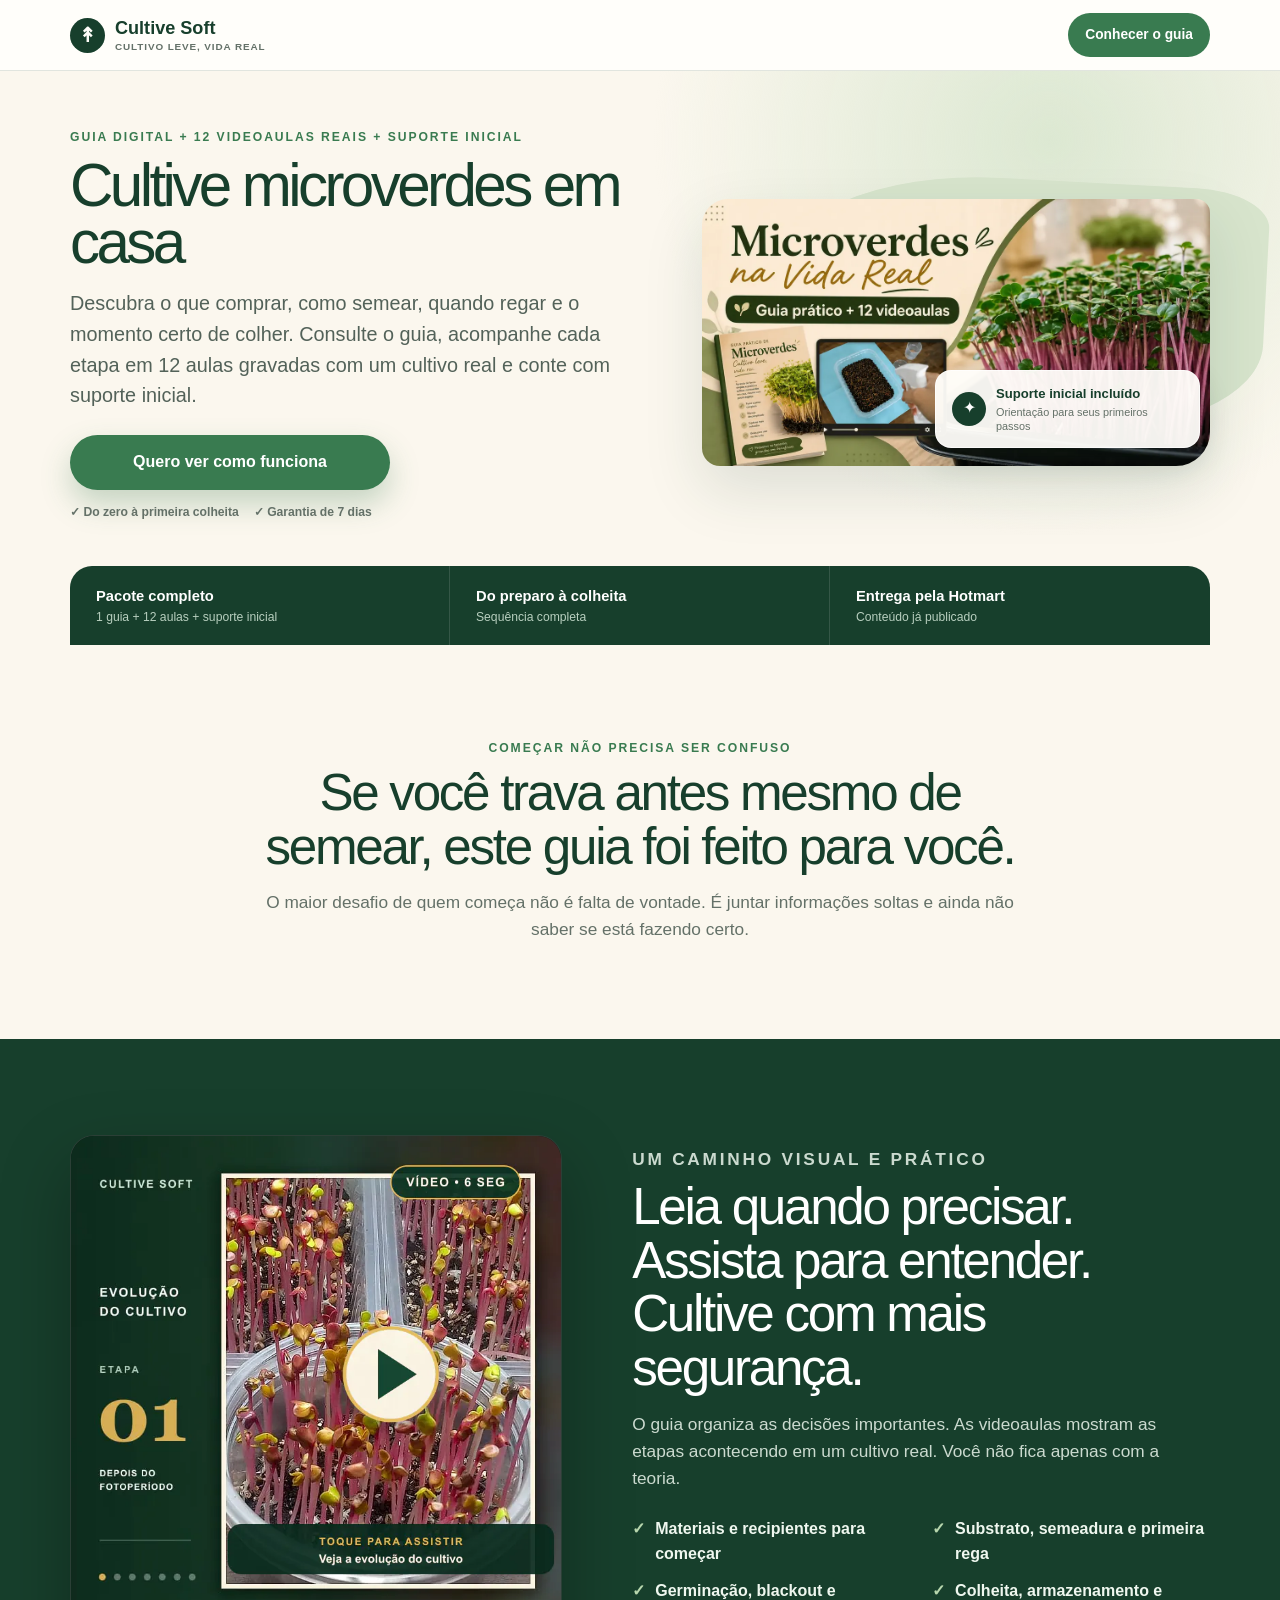
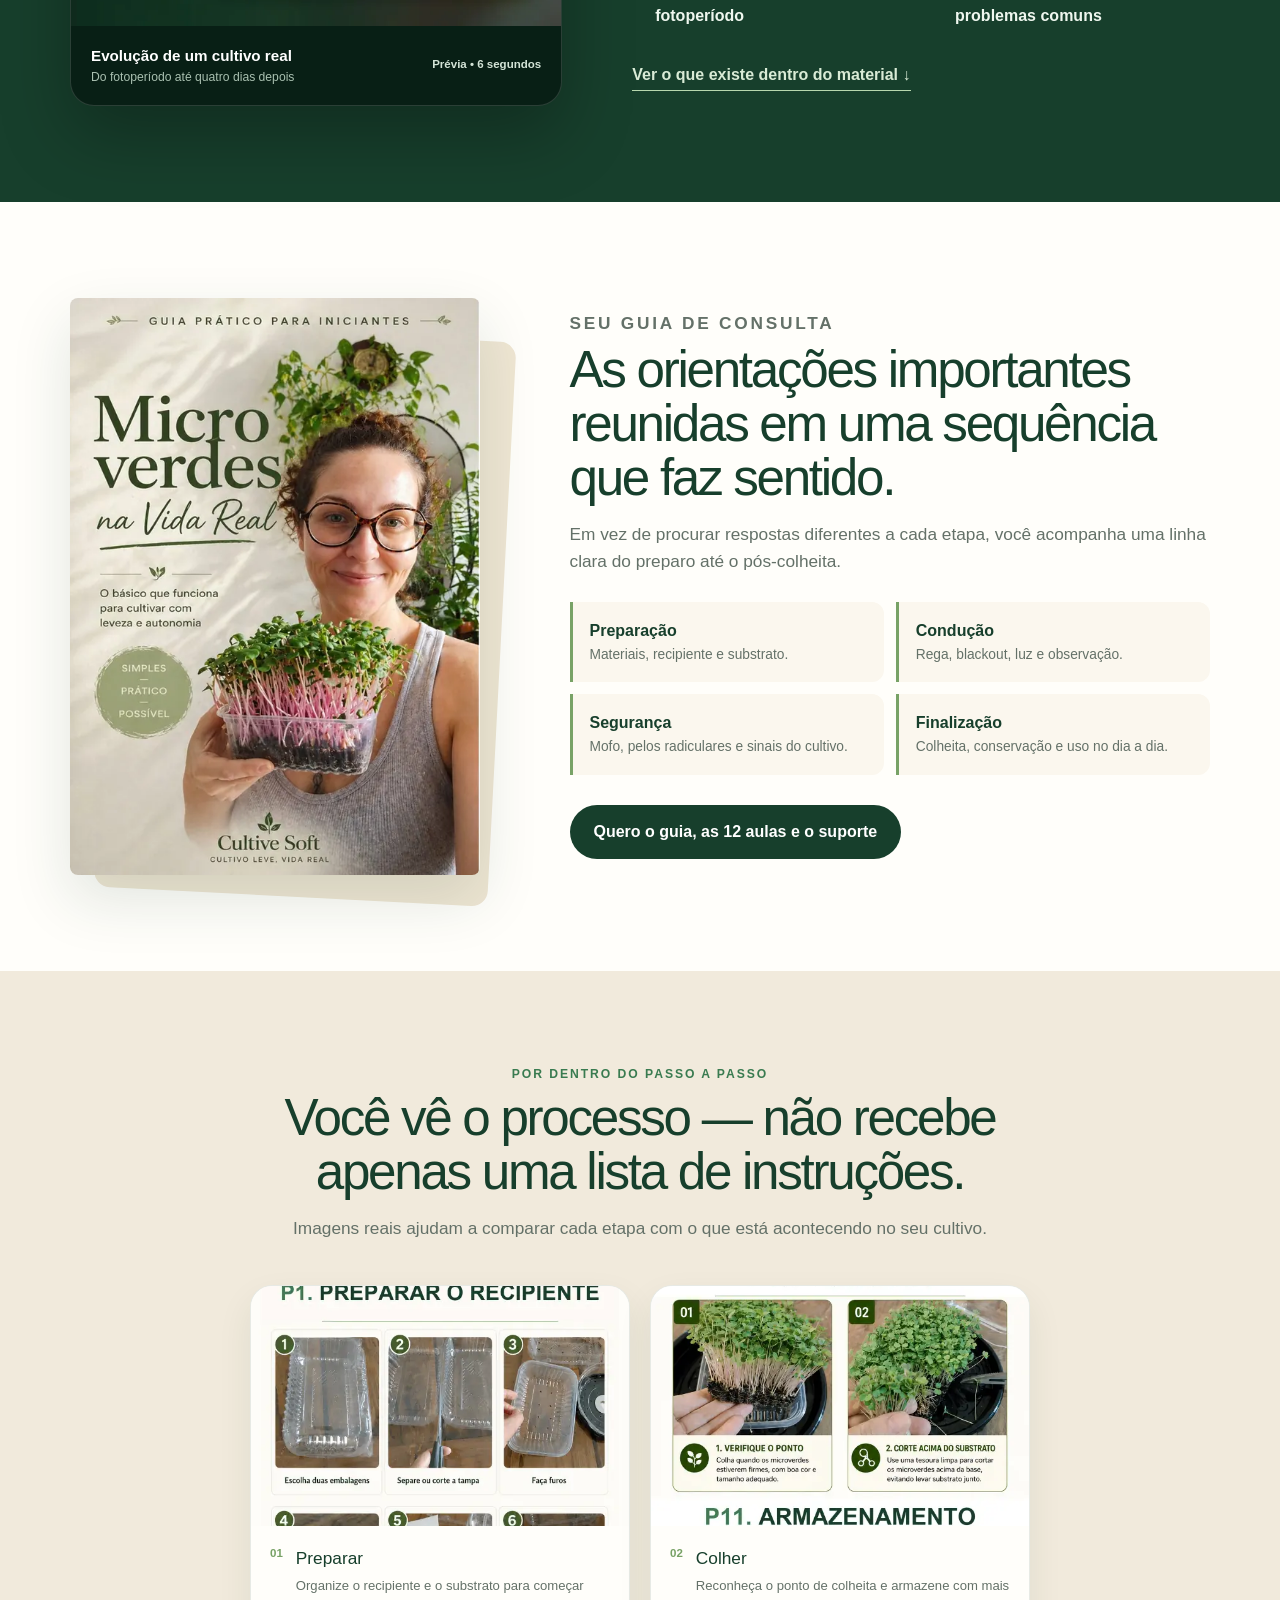
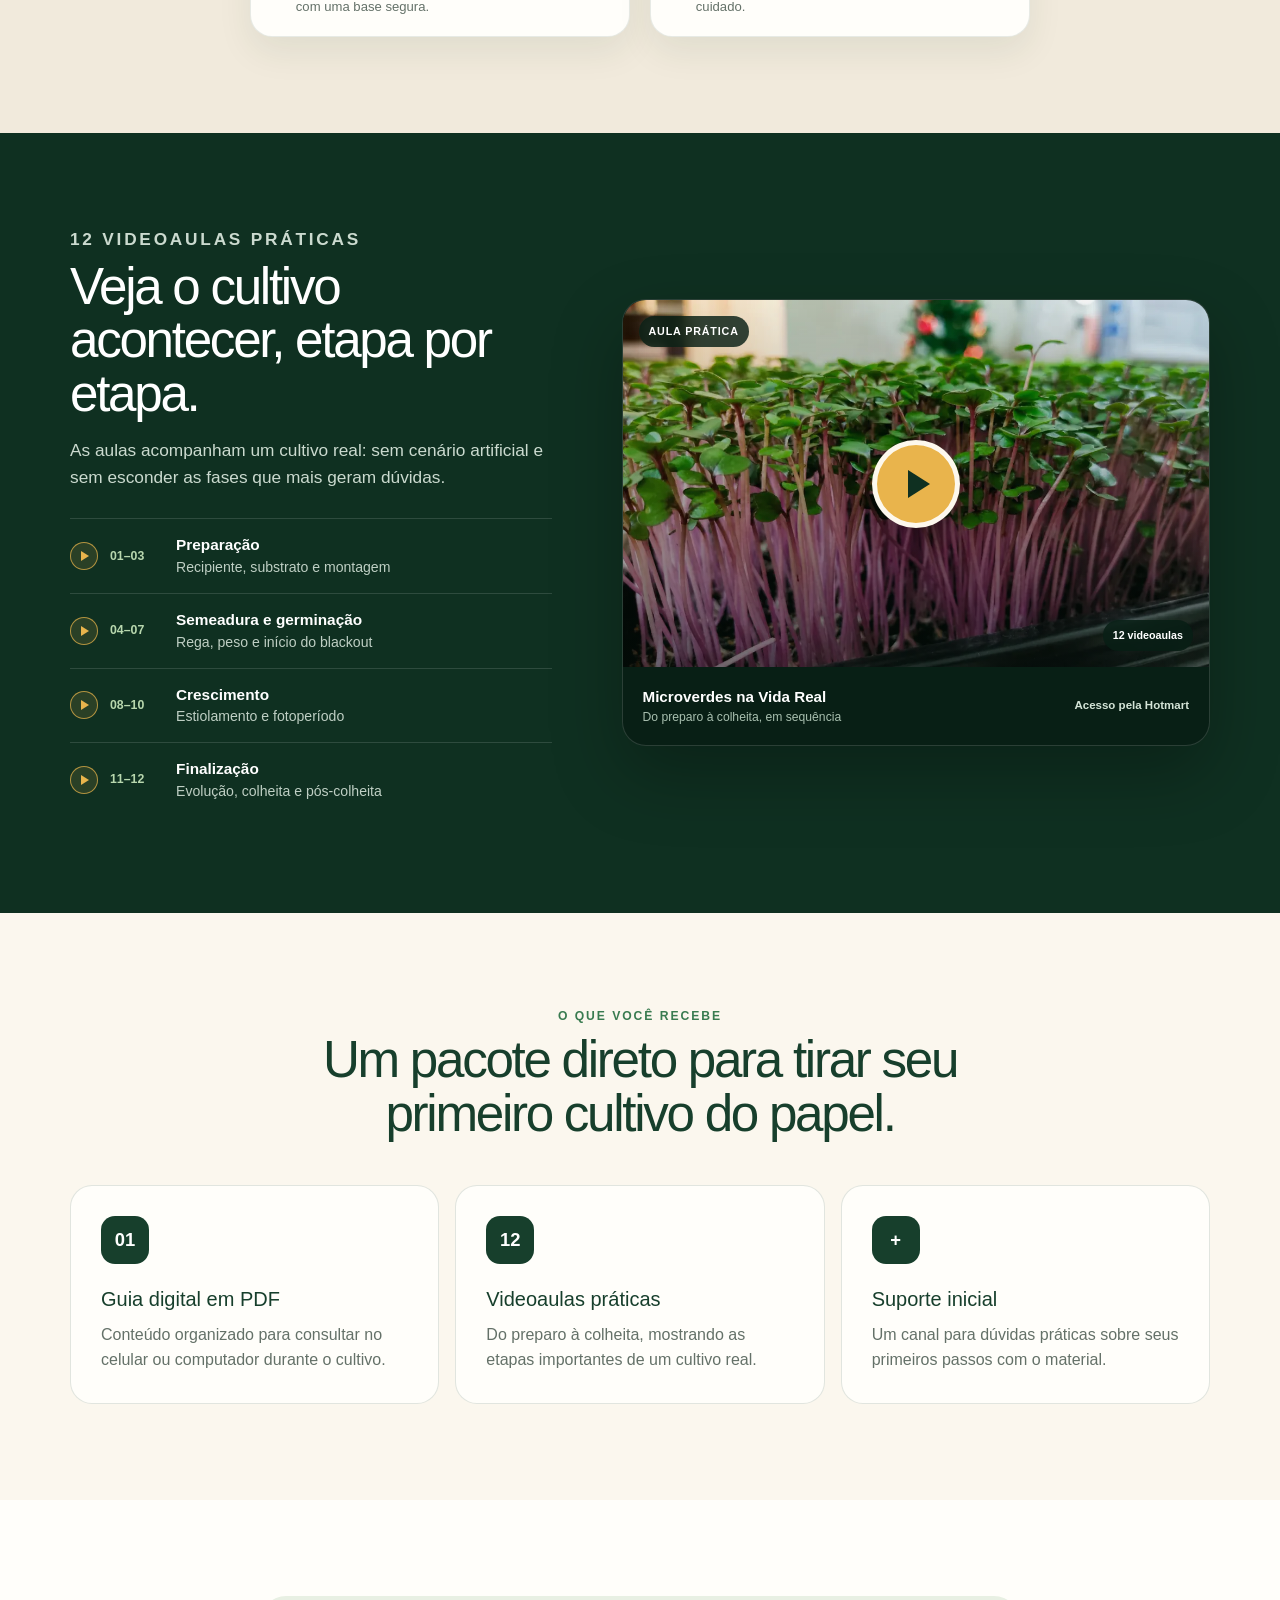
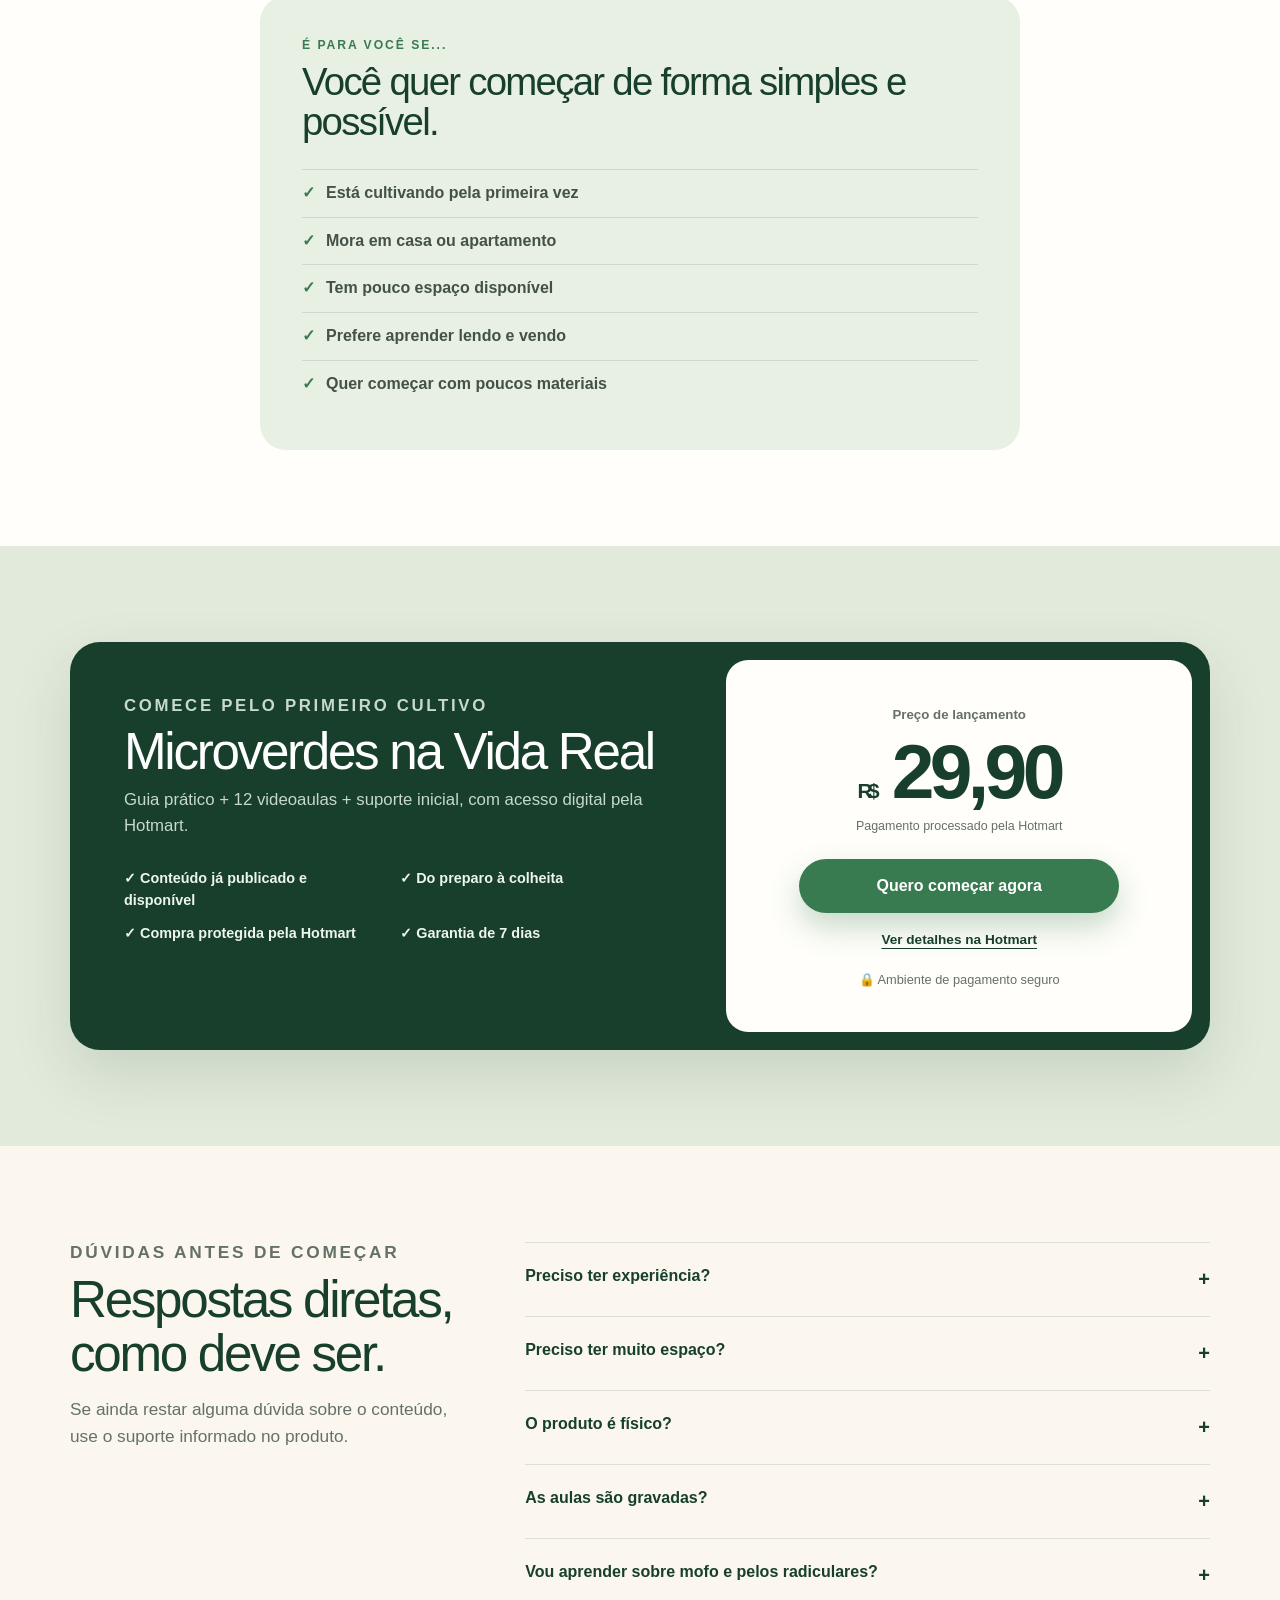
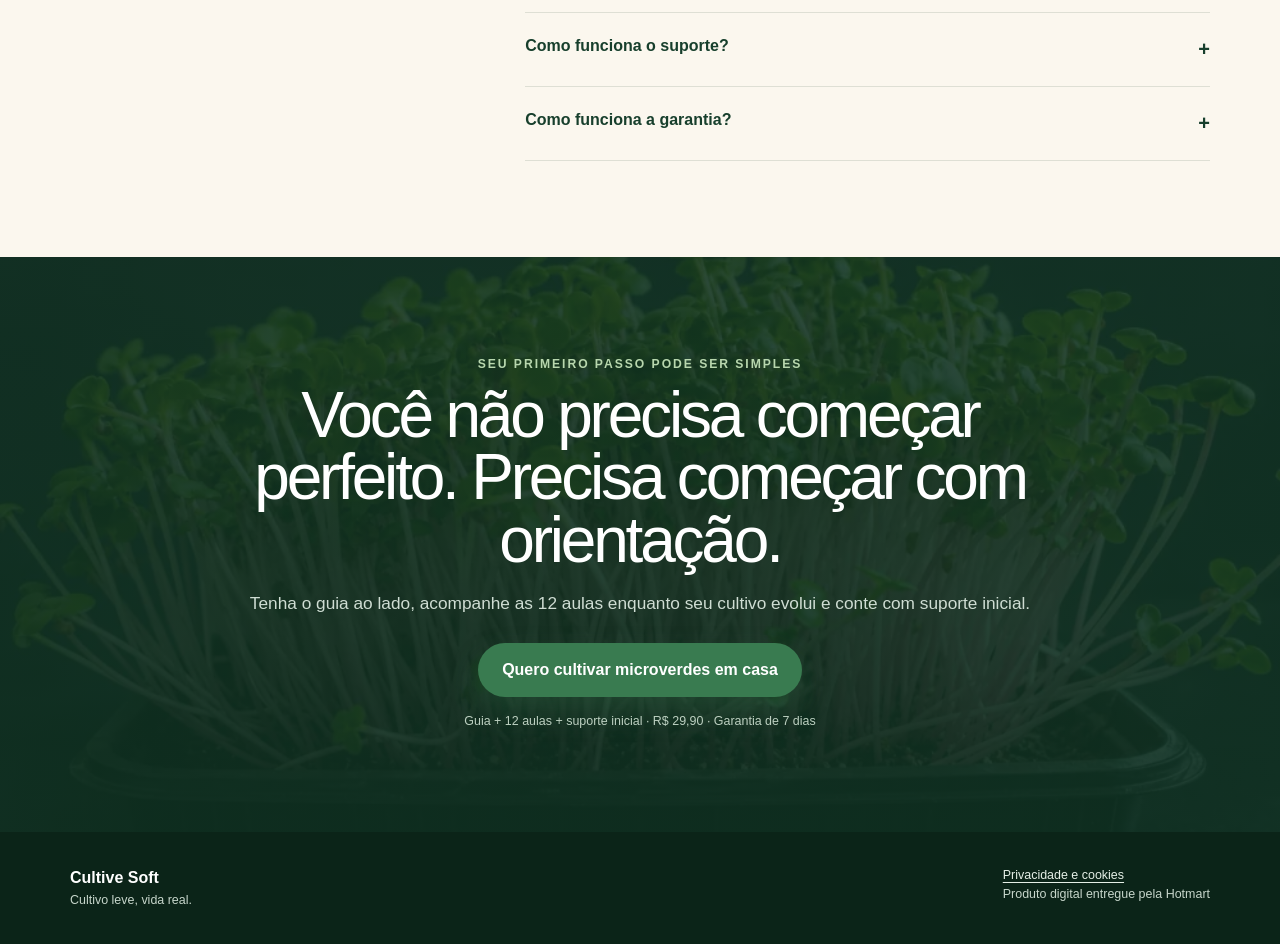
==== commit e54efa06: "Atualiza arte principal mobile" ====
--- a/public/guiapratico/index.html
+++ b/public/guiapratico/index.html
@@ -39,7 +39,7 @@
   const cleanup = () => events.forEach((event) => removeEventListener(event, loadPixel));
   events.forEach((event) => addEventListener(event, loadPixel, { once: true, passive: true }));
   addEventListener('load', () => setTimeout(loadPixel, 8000), { once: true });
-})();</script></head><body><header class="site-header"><div class="shell header-inner"><a class="brand" href="#inicio" data-track="NavigationClick"><span class="brand-mark" aria-hidden="true">↟</span><span>Cultive Soft<small>Cultivo leve, vida real</small></span></a><a class="header-cta" href="#como-funciona" data-track="HeroLearnMore">Conhecer o guia</a></div></header><main id="inicio"><section class="hero"><div class="shell hero-grid"><div class="hero-copy"><p class="eyebrow">GUIA DIGITAL + 12 VIDEOAULAS REAIS + SUPORTE INICIAL</p><h1>Cultive microverdes em casa</h1><p class="hero-lead">Descubra o que comprar, como semear, quando regar e o momento certo de colher. Consulte o guia, acompanhe cada etapa em 12 aulas gravadas com um cultivo real e conte com suporte inicial.</p><a class="button button-primary button-wide" href="#como-funciona" data-track="HeroLearnMore">Quero ver como funciona</a><div class="micro-trust"><span>✓ Do zero à primeira colheita</span><span>✓ Garantia de 7 dias</span></div></div><figure class="hero-visual"><picture><source media="(max-width: 620px)" srcSet="/guiapratico/images/hero-oferta-mobile-672.webp"/><img src="/guiapratico/images/hero-oferta.webp" width="1200" height="630" alt="Microverdes na Vida Real — guia prático, 12 videoaulas e suporte inicial" fetchPriority="high" decoding="async"/></picture><figcaption class="hero-support"><span aria-hidden="true">✦</span><div><b>Suporte inicial incluído</b><small>Orientação para seus primeiros passos</small></div></figcaption></figure></div><div class="shell proof-bar" aria-label="Informações do produto"><div><strong>Pacote completo</strong><span>1 guia + 12 aulas + suporte inicial</span></div><div><strong>Do preparo à colheita</strong><span>Sequência completa</span></div><div><strong>Entrega pela Hotmart</strong><span>Conteúdo já publicado</span></div></div></section><section class="section section-cream"><div class="shell narrow center section-intro"><p class="eyebrow">COMEÇAR NÃO PRECISA SER CONFUSO</p><h2>Se você trava antes mesmo de semear, este guia foi feito para você.</h2><p>O maior desafio de quem começa não é falta de vontade. É juntar informações soltas e ainda não saber se está fazendo certo.</p></div></section><section class="section solution-section" id="como-funciona"><div class="shell split-grid"><figure class="video-player" aria-label="Prévia da evolução real de um cultivo de microverdes"><div class="video-screen"><video data-src="/guiapratico/videos/evolucao-microverdes.mp4" data-cultive-video="evolucao_microverdes" poster="/guiapratico/images/capa-evolucao-microverdes.webp" preload="metadata" playsInline="" muted="" loop="" width="720" height="720" aria-label="Evolução dos microverdes depois do fotoperíodo até quatro dias depois"></video><button class="video-start-hitbox" type="button" data-video-play="true" aria-label="Reproduzir vídeo de seis segundos sobre a evolução do cultivo"></button></div><figcaption><div><b>Evolução de um cultivo real</b><span>Do fotoperíodo até quatro dias depois</span></div><span class="player-status">Prévia • 6 segundos</span></figcaption></figure><div class="solution-copy"><p class="eyebrow eyebrow-light">UM CAMINHO VISUAL E PRÁTICO</p><h2>Leia quando precisar. Assista para entender. Cultive com mais segurança.</h2><p>O guia organiza as decisões importantes. As videoaulas mostram as etapas acontecendo em um cultivo real. Você não fica apenas com a teoria.</p><ul class="check-list"><li><span>✓</span> Materiais e recipientes para começar</li><li><span>✓</span> Substrato, semeadura e primeira rega</li><li><span>✓</span> Germinação, blackout e fotoperíodo</li><li><span>✓</span> Colheita, armazenamento e problemas comuns</li></ul><a class="text-link" href="#por-dentro" data-track="ViewGuideContents">Ver o que existe dentro do material ↓</a></div></div></section><section class="section" id="por-dentro"><div class="shell guide-grid"><figure class="cover-wrap"><div class="cover-shadow" aria-hidden="true"></div><img src="/guiapratico/images/capa-guia.webp" width="560" height="789" alt="Capa oficial do Guia Prático para Iniciantes — Microverdes na Vida Real" loading="lazy" decoding="async"/></figure><div class="guide-copy"><p class="eyebrow">SEU GUIA DE CONSULTA</p><h2>As orientações importantes reunidas em uma sequência que faz sentido.</h2><p>Em vez de procurar respostas diferentes a cada etapa, você acompanha uma linha clara do preparo até o pós-colheita.</p><div class="feature-list"><div><b>Preparação</b><span>Materiais, recipiente e substrato.</span></div><div><b>Condução</b><span>Rega, blackout, luz e observação.</span></div><div><b>Segurança</b><span>Mofo, pelos radiculares e sinais do cultivo.</span></div><div><b>Finalização</b><span>Colheita, conservação e uso no dia a dia.</span></div></div><a class="button button-dark" href="https://pay.hotmart.com/A106618665X" data-hotmart="true" data-event="ClickBuyButton">Quero o guia, as 12 aulas e o suporte</a></div></div></section><section class="section steps-section"><div class="shell section-intro center narrow"><p class="eyebrow">POR DENTRO DO PASSO A PASSO</p><h2>Você vê o processo — não recebe apenas uma lista de instruções.</h2><p>Imagens reais ajudam a comparar cada etapa com o que está acontecendo no seu cultivo.</p></div><div class="shell steps-grid"><article class="step-card"><div class="step-image"><img src="/guiapratico/images/aula-preparo.webp" width="600" height="800" alt="Prévia real da etapa: Preparar" loading="lazy" decoding="async"/></div><div class="step-copy"><span>01</span><div><h3>Preparar</h3><p>Organize o recipiente e o substrato para começar com uma base segura.</p></div></div></article><article class="step-card"><div class="step-image"><img src="/guiapratico/images/aula-colheita.webp" width="600" height="800" alt="Prévia real da etapa: Colher" loading="lazy" decoding="async"/></div><div class="step-copy"><span>02</span><div><h3>Colher</h3><p>Reconheça o ponto de colheita e armazene com mais cuidado.</p></div></div></article></div></section><section class="section lessons-section"><div class="shell lessons-grid"><div class="lessons-copy"><p class="eyebrow eyebrow-light">12 VIDEOAULAS PRÁTICAS</p><h2>Veja o cultivo acontecer, etapa por etapa.</h2><p>As aulas acompanham um cultivo real: sem cenário artificial e sem esconder as fases que mais geram dúvidas.</p><div class="lesson-timeline"><div><span class="lesson-play" aria-hidden="true"><i></i></span><span class="lesson-range">01–03</span><p><b>Preparação</b>Recipiente, substrato e montagem</p></div><div><span class="lesson-play" aria-hidden="true"><i></i></span><span class="lesson-range">04–07</span><p><b>Semeadura e germinação</b>Rega, peso e início do blackout</p></div><div><span class="lesson-play" aria-hidden="true"><i></i></span><span class="lesson-range">08–10</span><p><b>Crescimento</b>Estiolamento e fotoperíodo</p></div><div><span class="lesson-play" aria-hidden="true"><i></i></span><span class="lesson-range">11–12</span><p><b>Finalização</b>Evolução, colheita e pós-colheita</p></div></div></div><figure class="video-player" aria-label="Prévia visual das 12 videoaulas práticas"><div class="video-screen video-screen-wide"><img src="/guiapratico/images/microverdes-hero.webp" width="1200" height="675" alt="Prévia das videoaulas com microverdes reais cultivados em casa" loading="lazy" decoding="async"/><span class="video-kicker">AULA PRÁTICA</span><span class="video-play" aria-hidden="true"><i></i></span><span class="video-duration">12 videoaulas</span></div><figcaption><div><b>Microverdes na Vida Real</b><span>Do preparo à colheita, em sequência</span></div><span class="player-status">Acesso pela Hotmart</span></figcaption></figure></div></section><section class="section included-section"><div class="shell section-intro center narrow"><p class="eyebrow">O QUE VOCÊ RECEBE</p><h2>Um pacote direto para tirar seu primeiro cultivo do papel.</h2></div><div class="shell included-grid"><article><span class="included-number">01</span><h3>Guia digital em PDF</h3><p>Conteúdo organizado para consultar no celular ou computador durante o cultivo.</p></article><article><span class="included-number">12</span><h3>Videoaulas práticas</h3><p>Do preparo à colheita, mostrando as etapas importantes de um cultivo real.</p></article><article><span class="included-number">+</span><h3>Suporte inicial</h3><p>Um canal para dúvidas práticas sobre seus primeiros passos com o material.</p></article></div></section><section class="section fit-section"><div class="shell fit-grid fit-grid-single"><div class="fit-card fit-yes"><p class="eyebrow">É PARA VOCÊ SE...</p><h2>Você quer começar de forma simples e possível.</h2><ul><li>Está cultivando pela primeira vez</li><li>Mora em casa ou apartamento</li><li>Tem pouco espaço disponível</li><li>Prefere aprender lendo e vendo</li><li>Quer começar com poucos materiais</li></ul></div></div></section><section class="section offer-section" id="oferta"><div class="shell offer-card"><div class="offer-copy"><p class="eyebrow eyebrow-light">COMECE PELO PRIMEIRO CULTIVO</p><h2>Microverdes na Vida Real</h2><p>Guia prático + 12 videoaulas + suporte inicial, com acesso digital pela Hotmart.</p><ul class="offer-list"><li>✓ Conteúdo já publicado e disponível</li><li>✓ Do preparo à colheita</li><li>✓ Compra protegida pela Hotmart</li><li>✓ Garantia de 7 dias</li></ul></div><div class="price-card"><span>Preço de lançamento</span><strong><small>R$</small> 29,90</strong><p>Pagamento processado pela Hotmart</p><a class="button button-primary button-wide" href="https://pay.hotmart.com/A106618665X" data-hotmart="true" data-event="ClickBuyButton">Quero começar agora</a><a class="details-link" href="https://go.hotmart.com/A106618665X?dp=1" data-hotmart="true" data-event="ViewHotmartDetails">Ver detalhes na Hotmart</a><small class="secure-note">🔒 Ambiente de pagamento seguro</small></div></div></section><section class="section faq-section"><div class="shell faq-grid"><div class="faq-heading"><p class="eyebrow">DÚVIDAS ANTES DE COMEÇAR</p><h2>Respostas diretas, como deve ser.</h2><p>Se ainda restar alguma dúvida sobre o conteúdo, use o suporte informado no produto.</p></div><div class="faq-list"><details><summary>Preciso ter experiência?<span aria-hidden="true">+</span></summary><p>Não. O guia e as aulas foram organizados para quem está começando e precisa entender a sequência completa do cultivo.</p></details><details><summary>Preciso ter muito espaço?<span aria-hidden="true">+</span></summary><p>Não. A proposta é começar em casa com recipientes pequenos e adaptar o cultivo ao espaço disponível.</p></details><details><summary>O produto é físico?<span aria-hidden="true">+</span></summary><p>Não. É um produto digital: um guia em PDF, 12 videoaulas e suporte inicial, com acesso pela Hotmart após a confirmação do pagamento.</p></details><details><summary>As aulas são gravadas?<span aria-hidden="true">+</span></summary><p>Sim. São 12 videoaulas práticas que acompanham as etapas de um cultivo real, do preparo à colheita.</p></details><details><summary>Vou aprender sobre mofo e pelos radiculares?<span aria-hidden="true">+</span></summary><p>Sim. O material explica os sinais que costumam gerar confusão e os cuidados que ajudam a prevenir problemas.</p></details><details><summary>Como funciona o suporte?<span aria-hidden="true">+</span></summary><p>O produto inclui suporte inicial para dúvidas práticas. O canal informado no conteúdo é cultivesoft@gmail.com.br.</p></details><details><summary>Como funciona a garantia?<span aria-hidden="true">+</span></summary><p>A compra tem garantia de 7 dias e é processada pela Hotmart. As condições também aparecem no checkout.</p></details></div></div></section><section class="final-section"><div class="shell final-inner"><p class="eyebrow eyebrow-light">SEU PRIMEIRO PASSO PODE SER SIMPLES</p><h2>Você não precisa começar perfeito. Precisa começar com orientação.</h2><p>Tenha o guia ao lado, acompanhe as 12 aulas enquanto seu cultivo evolui e conte com suporte inicial.</p><a class="button button-primary" href="https://pay.hotmart.com/A106618665X" data-hotmart="true" data-event="ClickBuyButton">Quero cultivar microverdes em casa</a><span>Guia + 12 aulas + suporte inicial · R$ 29,90 · Garantia de 7 dias</span></div></section></main><footer><div class="shell footer-inner"><div><b>Cultive Soft</b><span>Cultivo leve, vida real.</span></div><div><a href="https://www.cultivesoft.com.br/privacidade.html" data-track="PrivacyLink">Privacidade e cookies</a><span>Produto digital entregue pela Hotmart</span></div></div></footer><a class="mobile-cta" href="https://pay.hotmart.com/A106618665X" data-hotmart="true" data-event="ClickBuyButton"><span><small>Guia + 12 aulas + suporte</small><b>R$ 29,90</b></span><strong>Começar agora</strong></a><script async="">
+})();</script></head><body><header class="site-header"><div class="shell header-inner"><a class="brand" href="#inicio" data-track="NavigationClick"><span class="brand-mark" aria-hidden="true">↟</span><span>Cultive Soft<small>Cultivo leve, vida real</small></span></a><a class="header-cta" href="#como-funciona" data-track="HeroLearnMore">Conhecer o guia</a></div></header><main id="inicio"><section class="hero"><div class="shell hero-grid"><div class="hero-copy"><p class="eyebrow">GUIA DIGITAL + 12 VIDEOAULAS REAIS + SUPORTE INICIAL</p><h1>Cultive microverdes em casa</h1><p class="hero-lead">Descubra o que comprar, como semear, quando regar e o momento certo de colher. Consulte o guia, acompanhe cada etapa em 12 aulas gravadas com um cultivo real e conte com suporte inicial.</p><a class="button button-primary button-wide" href="#como-funciona" data-track="HeroLearnMore">Quero ver como funciona</a><div class="micro-trust"><span>✓ Do zero à primeira colheita</span><span>✓ Garantia de 7 dias</span></div></div><figure class="hero-visual"><picture><source media="(max-width: 620px)" srcSet="/guiapratico/images/hero-oferta-mobile-final.webp"/><img src="/guiapratico/images/hero-oferta.webp" width="1200" height="630" alt="Microverdes na Vida Real — guia prático, 12 videoaulas e suporte inicial" fetchPriority="high" decoding="async"/></picture><figcaption class="hero-support"><span aria-hidden="true">✦</span><div><b>Suporte inicial incluído</b><small>Orientação para seus primeiros passos</small></div></figcaption></figure></div><div class="shell proof-bar" aria-label="Informações do produto"><div><strong>Pacote completo</strong><span>1 guia + 12 aulas + suporte inicial</span></div><div><strong>Do preparo à colheita</strong><span>Sequência completa</span></div><div><strong>Entrega pela Hotmart</strong><span>Conteúdo já publicado</span></div></div></section><section class="section section-cream"><div class="shell narrow center section-intro"><p class="eyebrow">COMEÇAR NÃO PRECISA SER CONFUSO</p><h2>Se você trava antes mesmo de semear, este guia foi feito para você.</h2><p>O maior desafio de quem começa não é falta de vontade. É juntar informações soltas e ainda não saber se está fazendo certo.</p></div></section><section class="section solution-section" id="como-funciona"><div class="shell split-grid"><figure class="video-player" aria-label="Prévia da evolução real de um cultivo de microverdes"><div class="video-screen"><video data-src="/guiapratico/videos/evolucao-microverdes.mp4" data-cultive-video="evolucao_microverdes" poster="/guiapratico/images/capa-evolucao-microverdes.webp" preload="metadata" playsInline="" muted="" loop="" width="720" height="720" aria-label="Evolução dos microverdes depois do fotoperíodo até quatro dias depois"></video><button class="video-start-hitbox" type="button" data-video-play="true" aria-label="Reproduzir vídeo de seis segundos sobre a evolução do cultivo"></button></div><figcaption><div><b>Evolução de um cultivo real</b><span>Do fotoperíodo até quatro dias depois</span></div><span class="player-status">Prévia • 6 segundos</span></figcaption></figure><div class="solution-copy"><p class="eyebrow eyebrow-light">UM CAMINHO VISUAL E PRÁTICO</p><h2>Leia quando precisar. Assista para entender. Cultive com mais segurança.</h2><p>O guia organiza as decisões importantes. As videoaulas mostram as etapas acontecendo em um cultivo real. Você não fica apenas com a teoria.</p><ul class="check-list"><li><span>✓</span> Materiais e recipientes para começar</li><li><span>✓</span> Substrato, semeadura e primeira rega</li><li><span>✓</span> Germinação, blackout e fotoperíodo</li><li><span>✓</span> Colheita, armazenamento e problemas comuns</li></ul><a class="text-link" href="#por-dentro" data-track="ViewGuideContents">Ver o que existe dentro do material ↓</a></div></div></section><section class="section" id="por-dentro"><div class="shell guide-grid"><figure class="cover-wrap"><div class="cover-shadow" aria-hidden="true"></div><img src="/guiapratico/images/capa-guia.webp" width="560" height="789" alt="Capa oficial do Guia Prático para Iniciantes — Microverdes na Vida Real" loading="lazy" decoding="async"/></figure><div class="guide-copy"><p class="eyebrow">SEU GUIA DE CONSULTA</p><h2>As orientações importantes reunidas em uma sequência que faz sentido.</h2><p>Em vez de procurar respostas diferentes a cada etapa, você acompanha uma linha clara do preparo até o pós-colheita.</p><div class="feature-list"><div><b>Preparação</b><span>Materiais, recipiente e substrato.</span></div><div><b>Condução</b><span>Rega, blackout, luz e observação.</span></div><div><b>Segurança</b><span>Mofo, pelos radiculares e sinais do cultivo.</span></div><div><b>Finalização</b><span>Colheita, conservação e uso no dia a dia.</span></div></div><a class="button button-dark" href="https://pay.hotmart.com/A106618665X" data-hotmart="true" data-event="ClickBuyButton">Quero o guia, as 12 aulas e o suporte</a></div></div></section><section class="section steps-section"><div class="shell section-intro center narrow"><p class="eyebrow">POR DENTRO DO PASSO A PASSO</p><h2>Você vê o processo — não recebe apenas uma lista de instruções.</h2><p>Imagens reais ajudam a comparar cada etapa com o que está acontecendo no seu cultivo.</p></div><div class="shell steps-grid"><article class="step-card"><div class="step-image"><img src="/guiapratico/images/aula-preparo.webp" width="600" height="800" alt="Prévia real da etapa: Preparar" loading="lazy" decoding="async"/></div><div class="step-copy"><span>01</span><div><h3>Preparar</h3><p>Organize o recipiente e o substrato para começar com uma base segura.</p></div></div></article><article class="step-card"><div class="step-image"><img src="/guiapratico/images/aula-colheita.webp" width="600" height="800" alt="Prévia real da etapa: Colher" loading="lazy" decoding="async"/></div><div class="step-copy"><span>02</span><div><h3>Colher</h3><p>Reconheça o ponto de colheita e armazene com mais cuidado.</p></div></div></article></div></section><section class="section lessons-section"><div class="shell lessons-grid"><div class="lessons-copy"><p class="eyebrow eyebrow-light">12 VIDEOAULAS PRÁTICAS</p><h2>Veja o cultivo acontecer, etapa por etapa.</h2><p>As aulas acompanham um cultivo real: sem cenário artificial e sem esconder as fases que mais geram dúvidas.</p><div class="lesson-timeline"><div><span class="lesson-play" aria-hidden="true"><i></i></span><span class="lesson-range">01–03</span><p><b>Preparação</b>Recipiente, substrato e montagem</p></div><div><span class="lesson-play" aria-hidden="true"><i></i></span><span class="lesson-range">04–07</span><p><b>Semeadura e germinação</b>Rega, peso e início do blackout</p></div><div><span class="lesson-play" aria-hidden="true"><i></i></span><span class="lesson-range">08–10</span><p><b>Crescimento</b>Estiolamento e fotoperíodo</p></div><div><span class="lesson-play" aria-hidden="true"><i></i></span><span class="lesson-range">11–12</span><p><b>Finalização</b>Evolução, colheita e pós-colheita</p></div></div></div><figure class="video-player" aria-label="Prévia visual das 12 videoaulas práticas"><div class="video-screen video-screen-wide"><img src="/guiapratico/images/microverdes-hero.webp" width="1200" height="675" alt="Prévia das videoaulas com microverdes reais cultivados em casa" loading="lazy" decoding="async"/><span class="video-kicker">AULA PRÁTICA</span><span class="video-play" aria-hidden="true"><i></i></span><span class="video-duration">12 videoaulas</span></div><figcaption><div><b>Microverdes na Vida Real</b><span>Do preparo à colheita, em sequência</span></div><span class="player-status">Acesso pela Hotmart</span></figcaption></figure></div></section><section class="section included-section"><div class="shell section-intro center narrow"><p class="eyebrow">O QUE VOCÊ RECEBE</p><h2>Um pacote direto para tirar seu primeiro cultivo do papel.</h2></div><div class="shell included-grid"><article><span class="included-number">01</span><h3>Guia digital em PDF</h3><p>Conteúdo organizado para consultar no celular ou computador durante o cultivo.</p></article><article><span class="included-number">12</span><h3>Videoaulas práticas</h3><p>Do preparo à colheita, mostrando as etapas importantes de um cultivo real.</p></article><article><span class="included-number">+</span><h3>Suporte inicial</h3><p>Um canal para dúvidas práticas sobre seus primeiros passos com o material.</p></article></div></section><section class="section fit-section"><div class="shell fit-grid fit-grid-single"><div class="fit-card fit-yes"><p class="eyebrow">É PARA VOCÊ SE...</p><h2>Você quer começar de forma simples e possível.</h2><ul><li>Está cultivando pela primeira vez</li><li>Mora em casa ou apartamento</li><li>Tem pouco espaço disponível</li><li>Prefere aprender lendo e vendo</li><li>Quer começar com poucos materiais</li></ul></div></div></section><section class="section offer-section" id="oferta"><div class="shell offer-card"><div class="offer-copy"><p class="eyebrow eyebrow-light">COMECE PELO PRIMEIRO CULTIVO</p><h2>Microverdes na Vida Real</h2><p>Guia prático + 12 videoaulas + suporte inicial, com acesso digital pela Hotmart.</p><ul class="offer-list"><li>✓ Conteúdo já publicado e disponível</li><li>✓ Do preparo à colheita</li><li>✓ Compra protegida pela Hotmart</li><li>✓ Garantia de 7 dias</li></ul></div><div class="price-card"><span>Preço de lançamento</span><strong><small>R$</small> 29,90</strong><p>Pagamento processado pela Hotmart</p><a class="button button-primary button-wide" href="https://pay.hotmart.com/A106618665X" data-hotmart="true" data-event="ClickBuyButton">Quero começar agora</a><a class="details-link" href="https://go.hotmart.com/A106618665X?dp=1" data-hotmart="true" data-event="ViewHotmartDetails">Ver detalhes na Hotmart</a><small class="secure-note">🔒 Ambiente de pagamento seguro</small></div></div></section><section class="section faq-section"><div class="shell faq-grid"><div class="faq-heading"><p class="eyebrow">DÚVIDAS ANTES DE COMEÇAR</p><h2>Respostas diretas, como deve ser.</h2><p>Se ainda restar alguma dúvida sobre o conteúdo, use o suporte informado no produto.</p></div><div class="faq-list"><details><summary>Preciso ter experiência?<span aria-hidden="true">+</span></summary><p>Não. O guia e as aulas foram organizados para quem está começando e precisa entender a sequência completa do cultivo.</p></details><details><summary>Preciso ter muito espaço?<span aria-hidden="true">+</span></summary><p>Não. A proposta é começar em casa com recipientes pequenos e adaptar o cultivo ao espaço disponível.</p></details><details><summary>O produto é físico?<span aria-hidden="true">+</span></summary><p>Não. É um produto digital: um guia em PDF, 12 videoaulas e suporte inicial, com acesso pela Hotmart após a confirmação do pagamento.</p></details><details><summary>As aulas são gravadas?<span aria-hidden="true">+</span></summary><p>Sim. São 12 videoaulas práticas que acompanham as etapas de um cultivo real, do preparo à colheita.</p></details><details><summary>Vou aprender sobre mofo e pelos radiculares?<span aria-hidden="true">+</span></summary><p>Sim. O material explica os sinais que costumam gerar confusão e os cuidados que ajudam a prevenir problemas.</p></details><details><summary>Como funciona o suporte?<span aria-hidden="true">+</span></summary><p>O produto inclui suporte inicial para dúvidas práticas. O canal informado no conteúdo é cultivesoft@gmail.com.br.</p></details><details><summary>Como funciona a garantia?<span aria-hidden="true">+</span></summary><p>A compra tem garantia de 7 dias e é processada pela Hotmart. As condições também aparecem no checkout.</p></details></div></div></section><section class="final-section"><div class="shell final-inner"><p class="eyebrow eyebrow-light">SEU PRIMEIRO PASSO PODE SER SIMPLES</p><h2>Você não precisa começar perfeito. Precisa começar com orientação.</h2><p>Tenha o guia ao lado, acompanhe as 12 aulas enquanto seu cultivo evolui e conte com suporte inicial.</p><a class="button button-primary" href="https://pay.hotmart.com/A106618665X" data-hotmart="true" data-event="ClickBuyButton">Quero cultivar microverdes em casa</a><span>Guia + 12 aulas + suporte inicial · R$ 29,90 · Garantia de 7 dias</span></div></section></main><footer><div class="shell footer-inner"><div><b>Cultive Soft</b><span>Cultivo leve, vida real.</span></div><div><a href="https://www.cultivesoft.com.br/privacidade.html" data-track="PrivacyLink">Privacidade e cookies</a><span>Produto digital entregue pela Hotmart</span></div></div></footer><a class="mobile-cta" href="https://pay.hotmart.com/A106618665X" data-hotmart="true" data-event="ClickBuyButton"><span><small>Guia + 12 aulas + suporte</small><b>R$ 29,90</b></span><strong>Começar agora</strong></a><script async="">
 (() => {
   const init = () => {
   const product = { id: 'A106618665X', name: 'Microverdes na Vida Real', value: 29.90, currency: 'BRL' };
